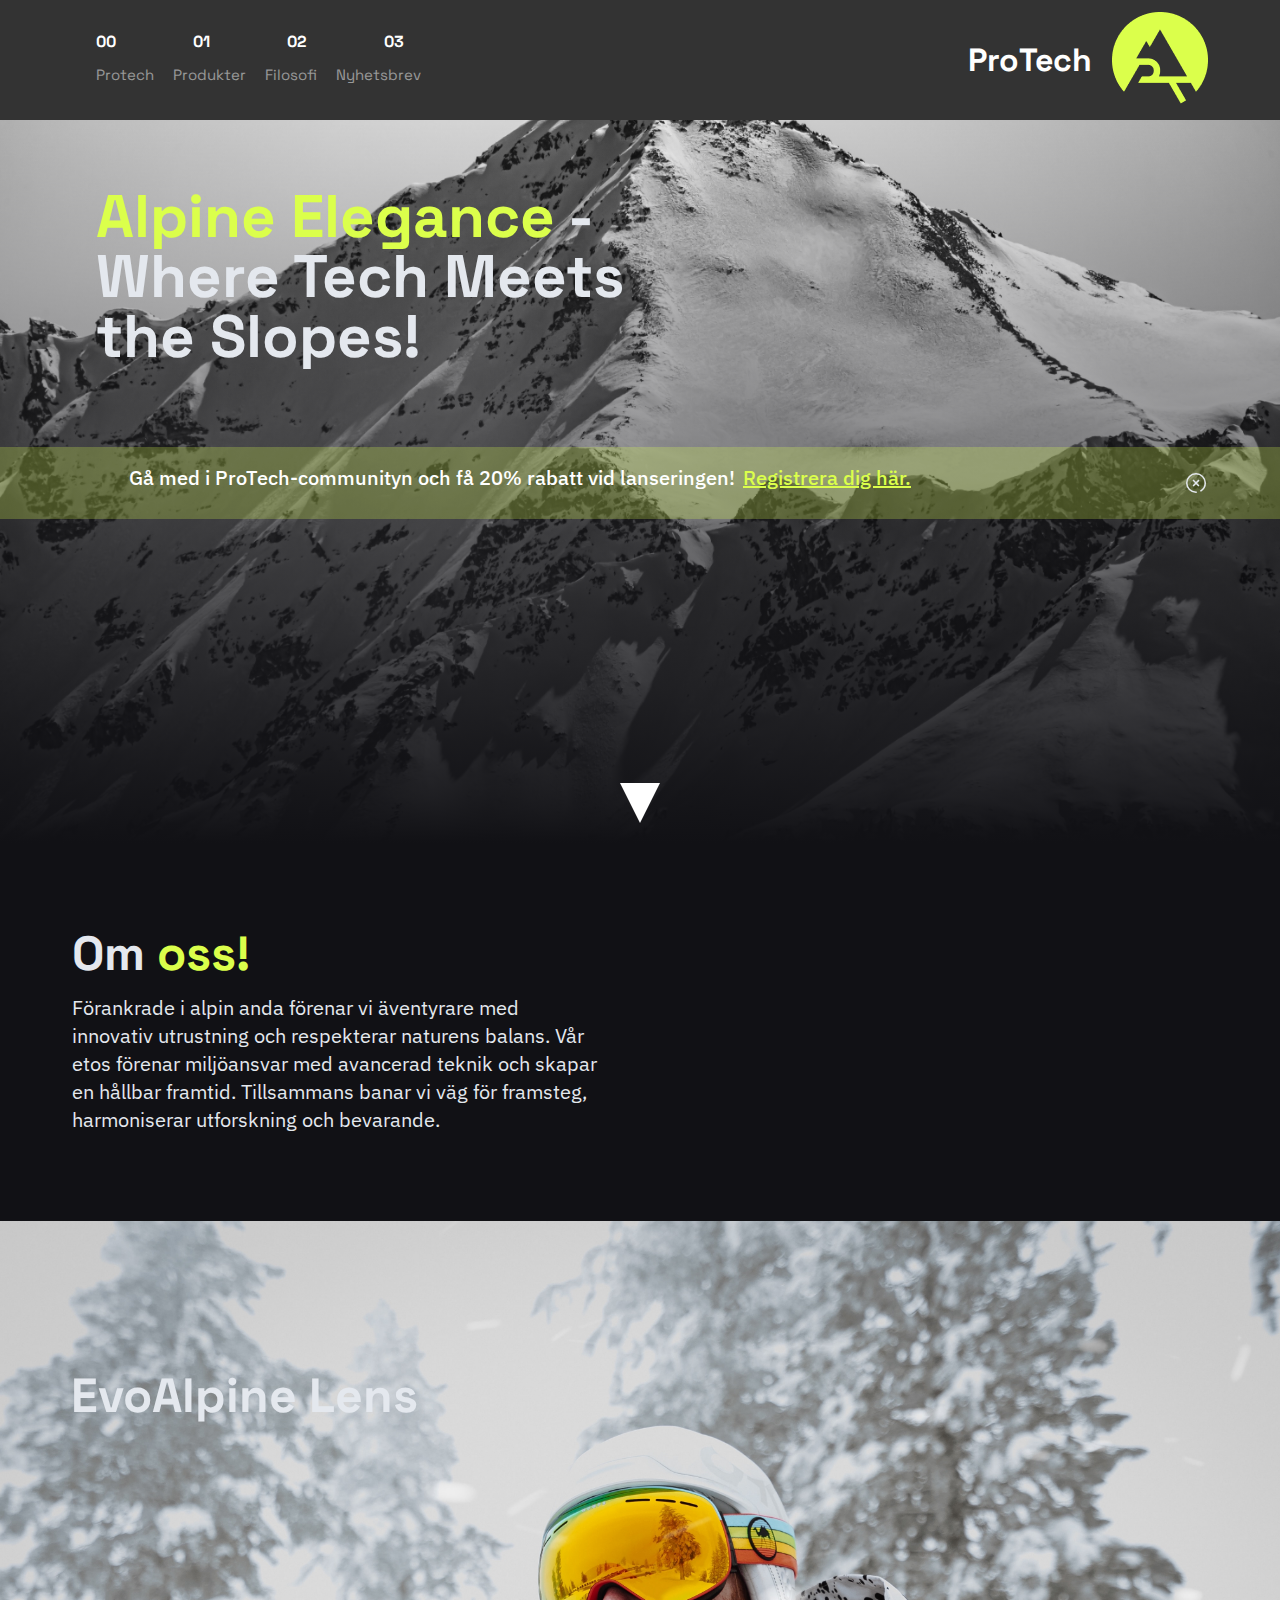
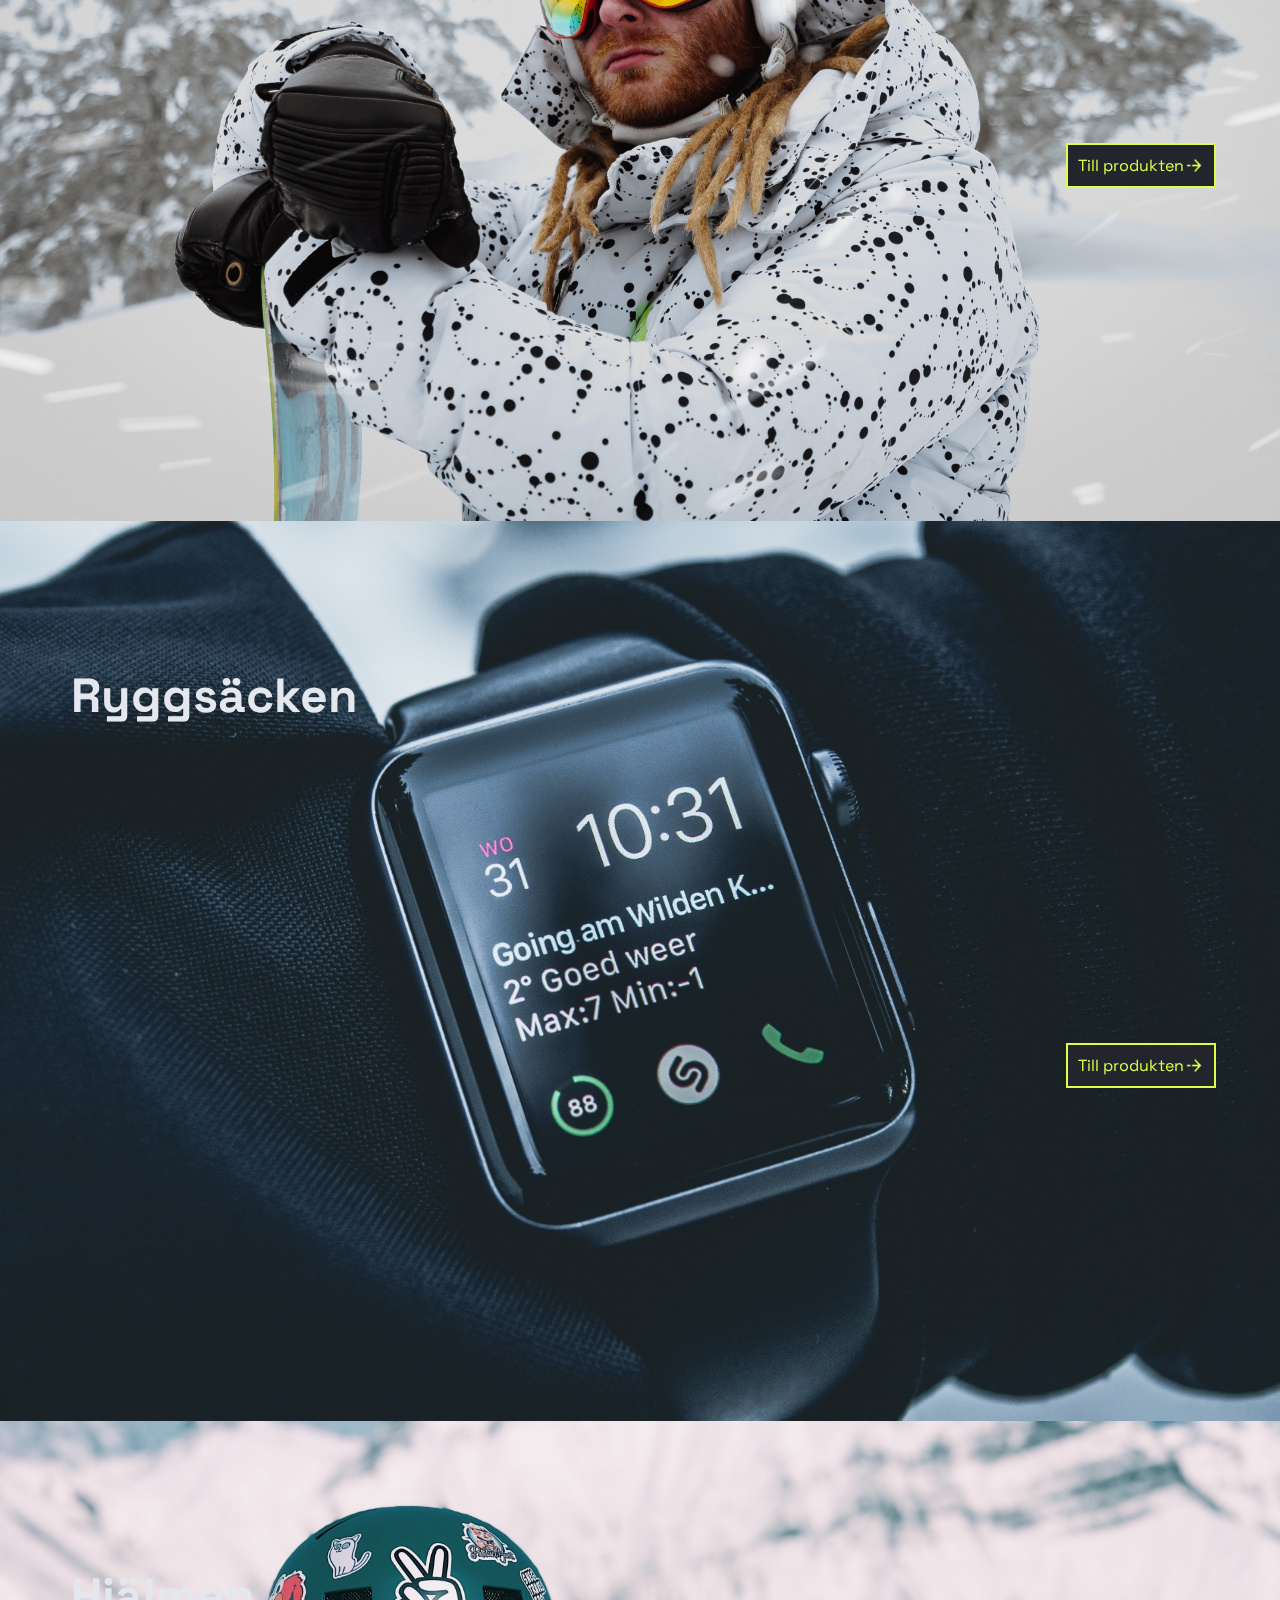
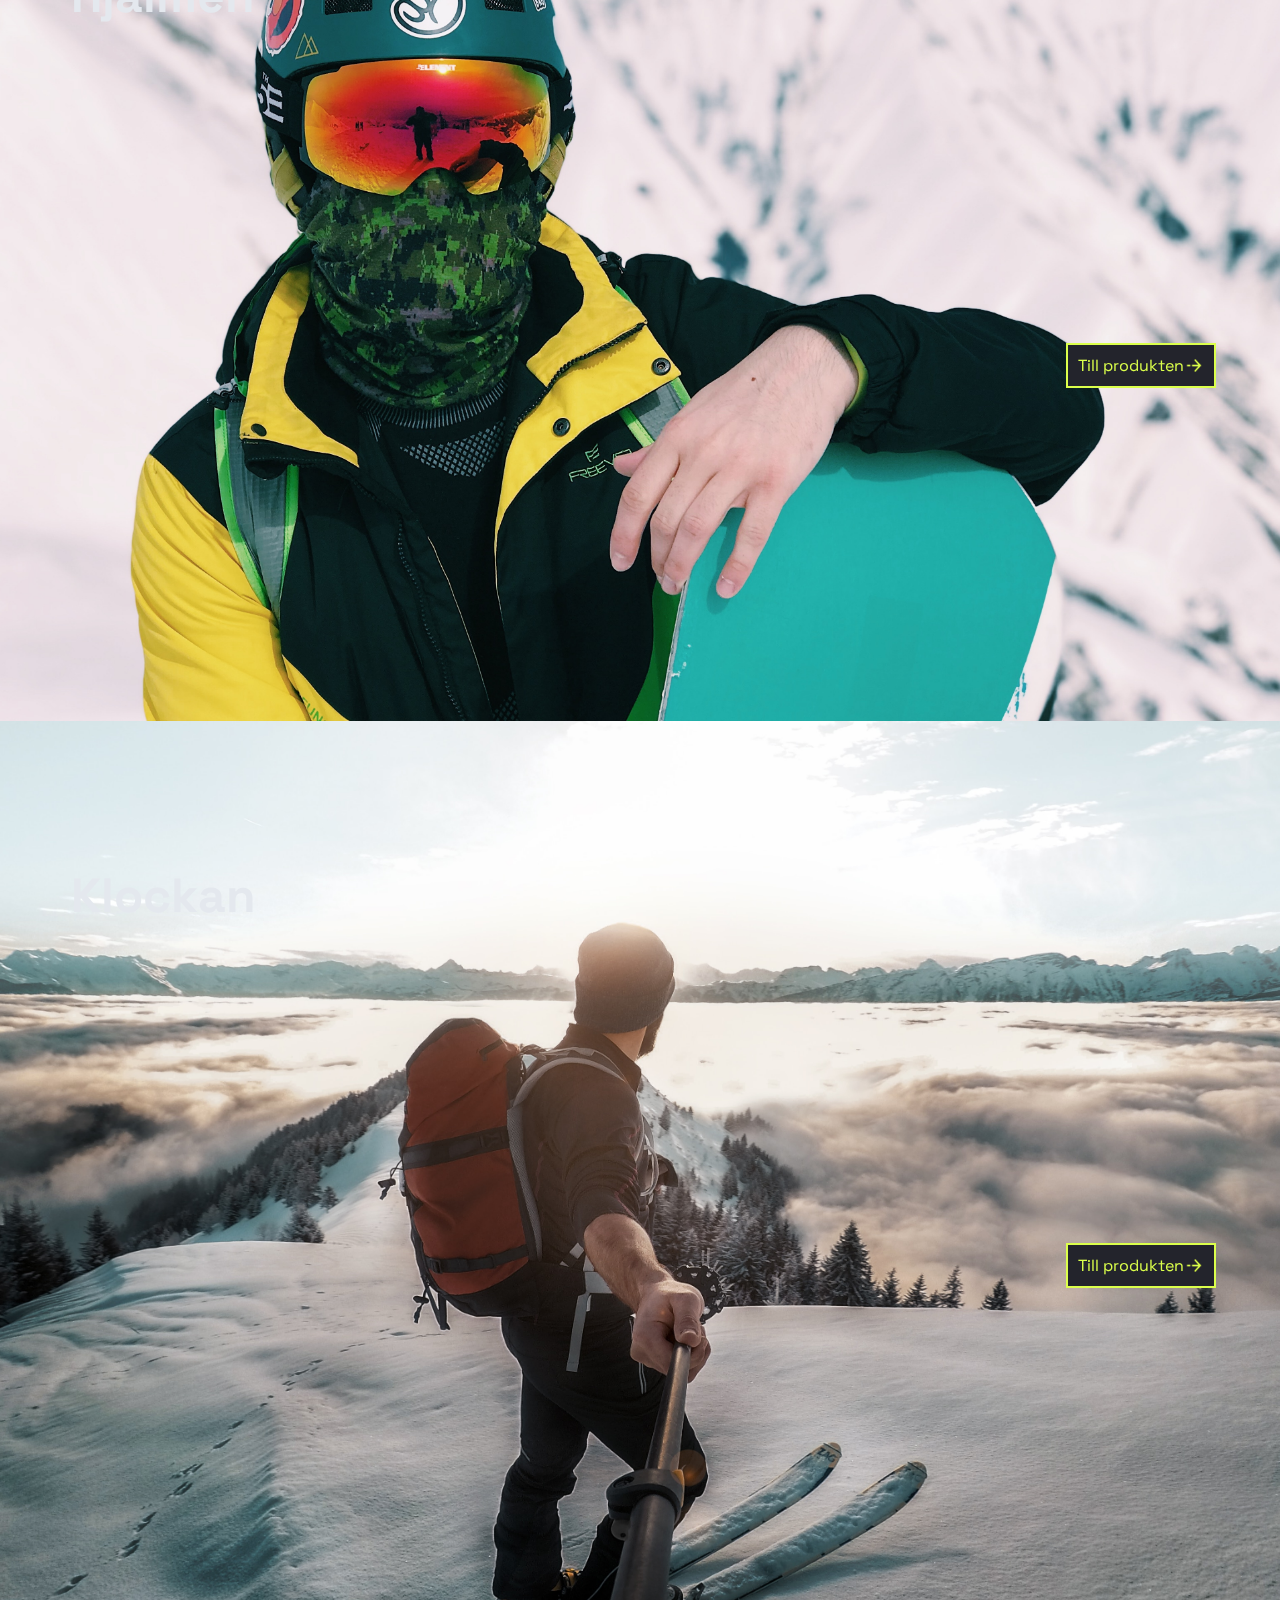
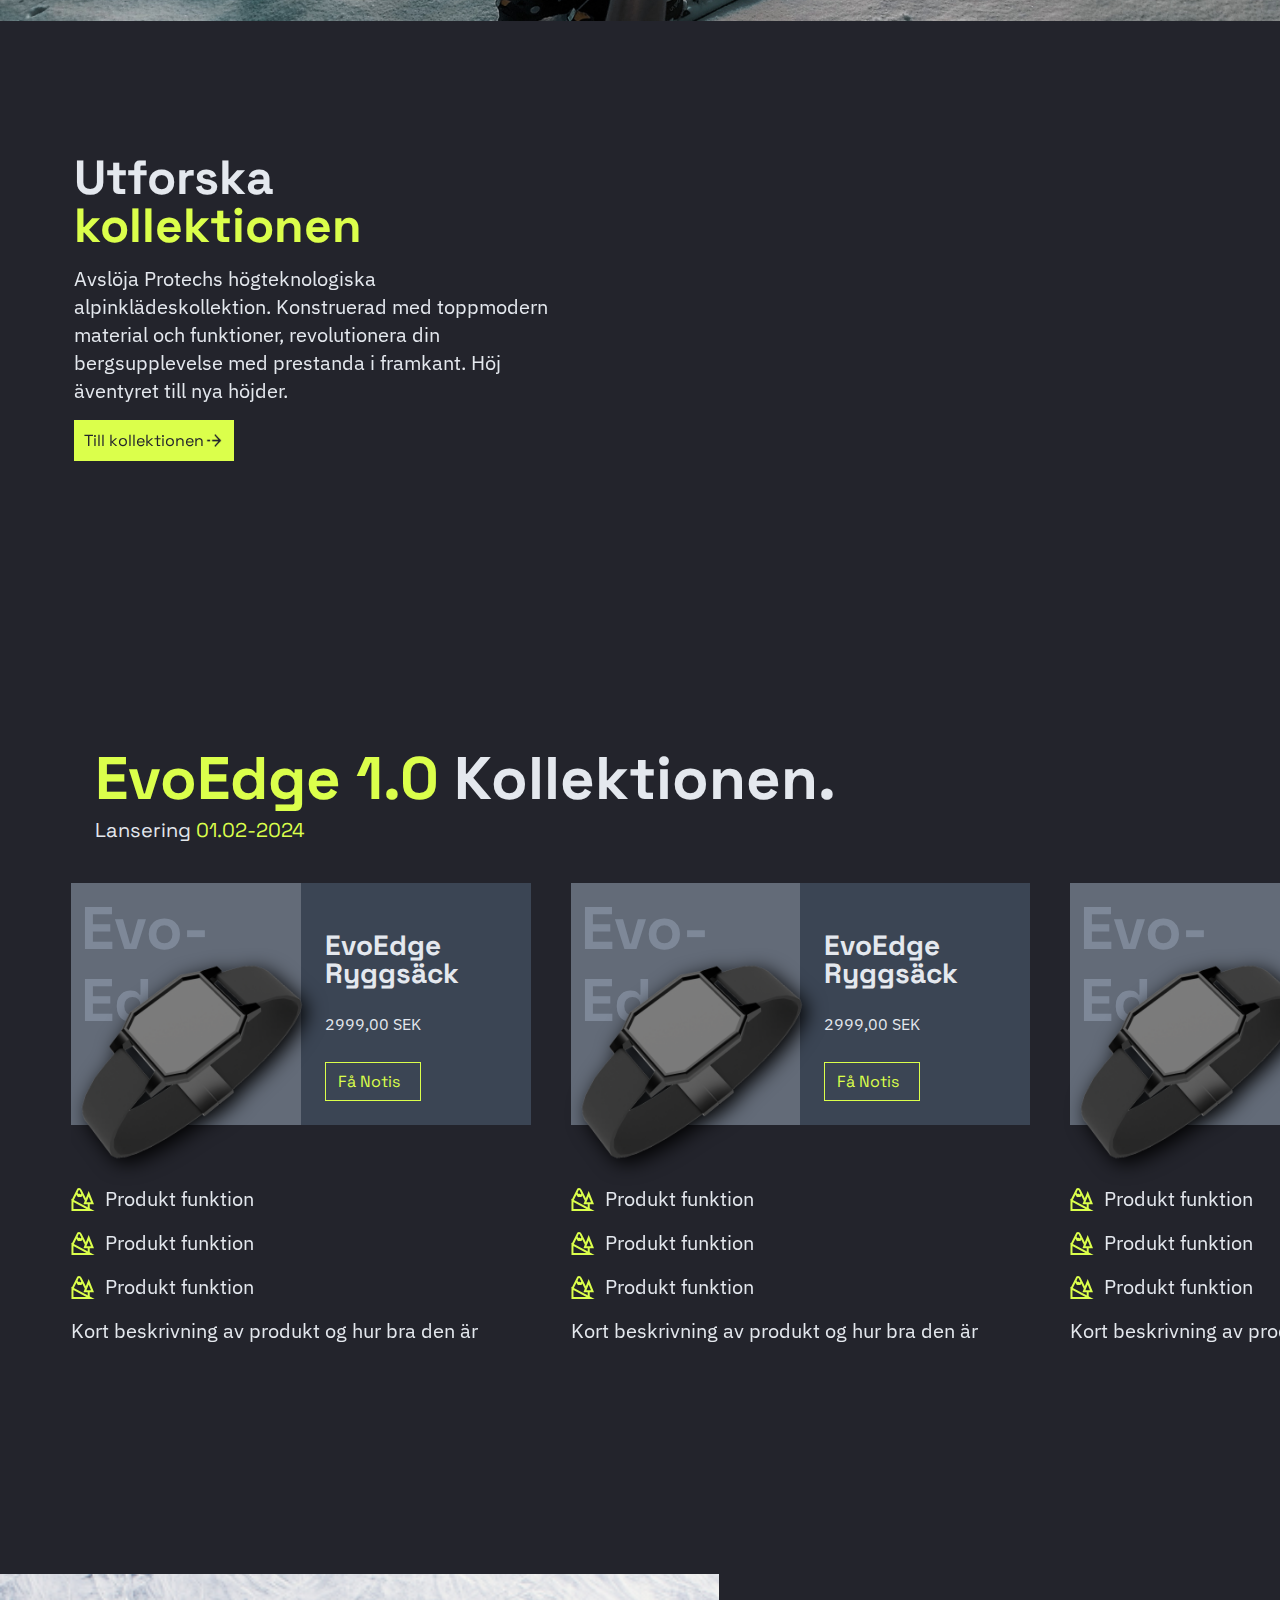
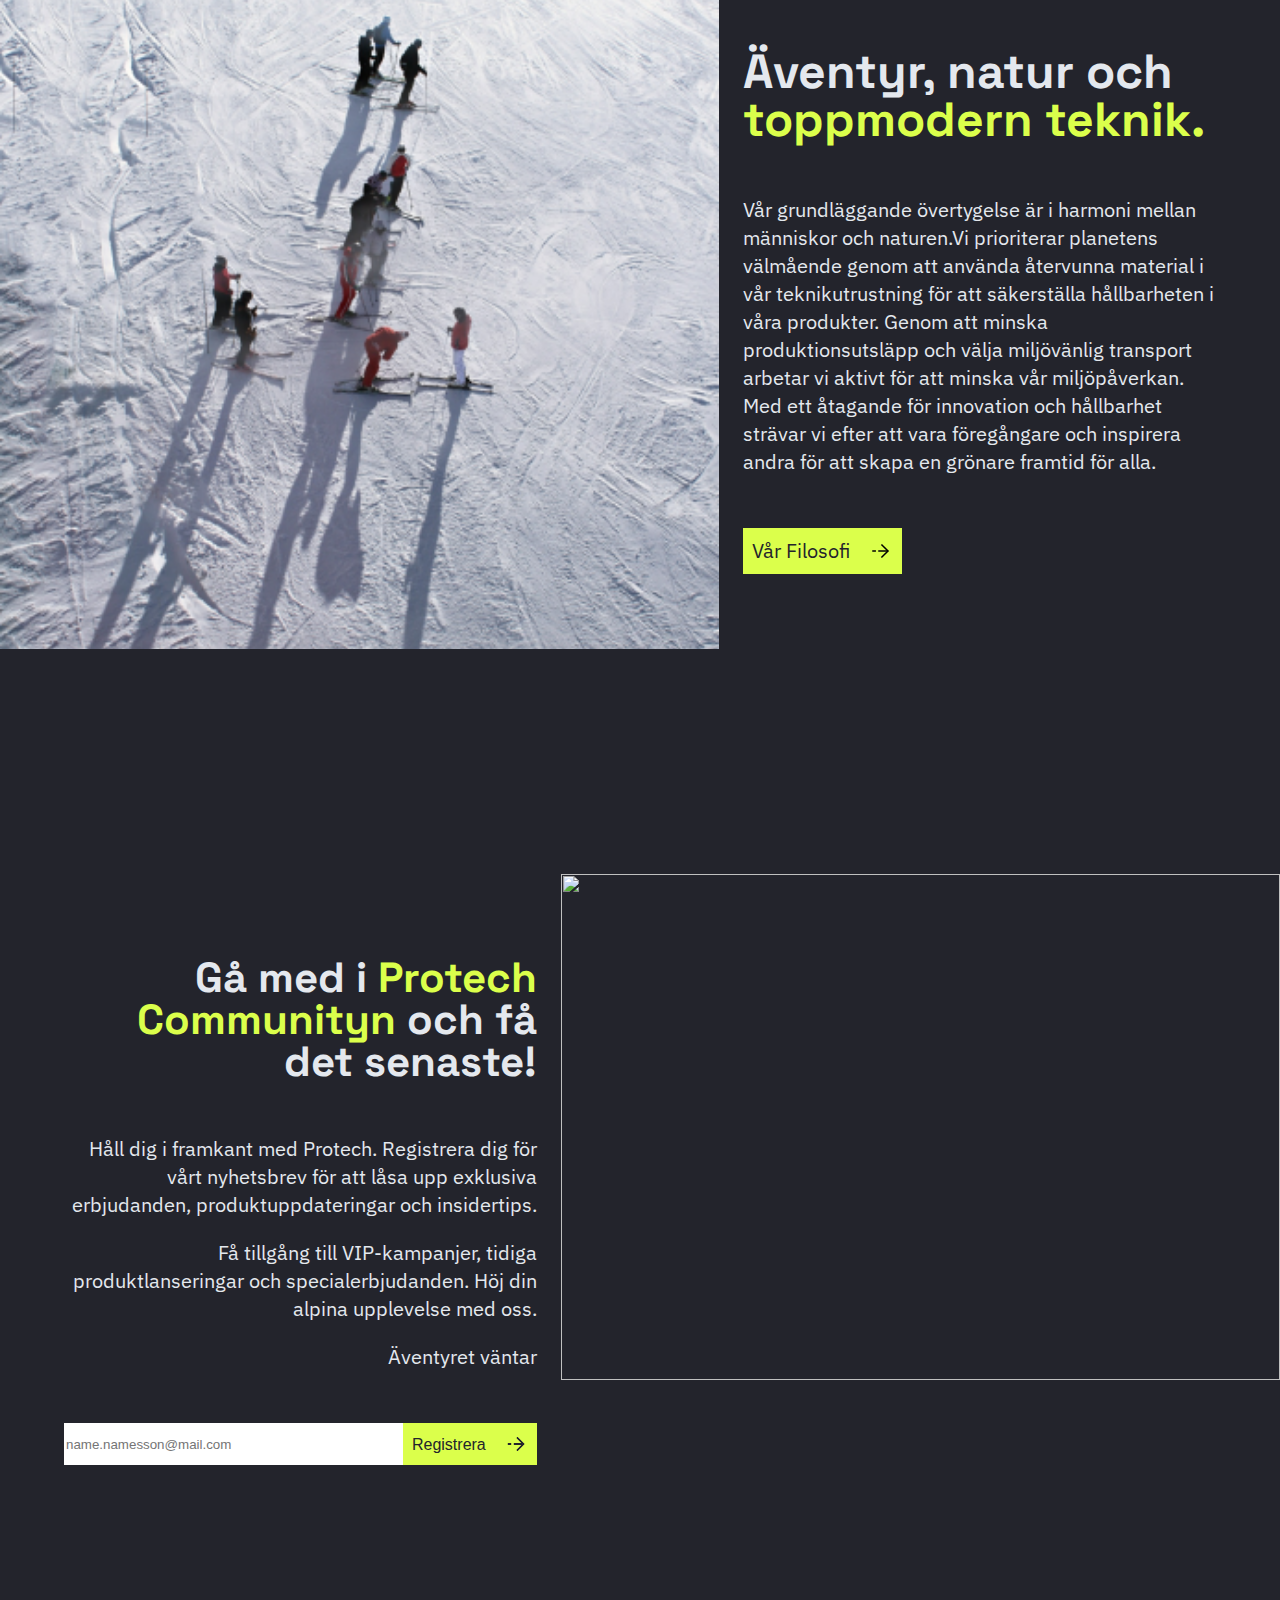
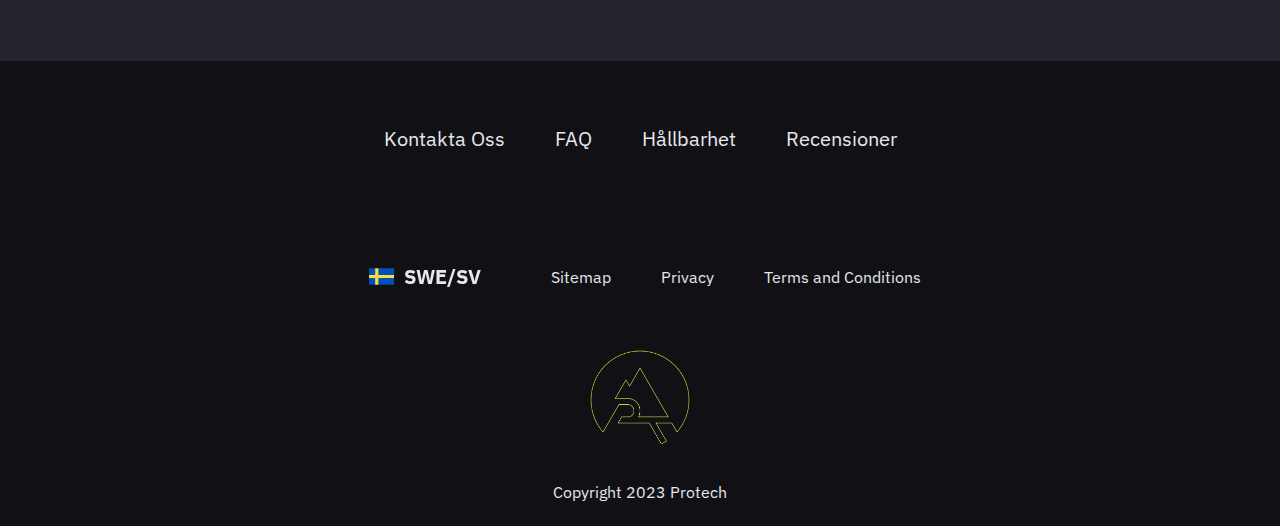
==== index.html @ 601b2f85 "fixed language" ====
<!DOCTYPE html>
<html lang="en">
  <head>
    <meta charset="UTF-8" />
    <meta name="viewport" content="width=device-width, initial-scale=1.0" />
    <link rel="stylesheet" href="styles.css" />
    <link
      rel="stylesheet"
      href="https://cdnjs.cloudflare.com/ajax/libs/font-awesome/6.4.2/css/all.min.css"
      integrity="sha512-z3gLpd7yknf1YoNbCzqRKc4qyor8gaKU1qmn+CShxbuBusANI9QpRohGBreCFkKxLhei6S9CQXFEbbKuqLg0DA=="
      crossorigin="anonymous"
      referrerpolicy="no-referrer"
    />
    <link rel="preconnect" href="https://fonts.googleapis.com" />
    <link rel="preconnect" href="https://fonts.gstatic.com" crossorigin />
    <link
      href="https://fonts.googleapis.com/css2?family=Space+Grotesk:wght@300;400;500;600;700&display=swap"
      rel="stylesheet"
    />
    <link
      href="https://fonts.googleapis.com/css2?family=IBM+Plex+Sans&display=swap"
      rel="stylesheet"
    />
    <link
      rel="stylesheet"
      href="https://cdn.jsdelivr.net/npm/swiper@11/swiper-bundle.min.css"
    />
    <title>Pro-Tech</title>
  </head>
  <body>
    <div class="header"></div>
    <header class="sticky-nav" id="sticky-nav">
      <div class="headerlogo" id="headerlogo">
        <h1>ProTech</h1>
        <img src="images/Protech.png" alt="" />
      </div>
      <div id="navigation" class="navigation">
        <div class="numbers">
          <h2>00</h2>
          <h2>01</h2>
          <h2>02</h2>
          <h2>03</h2>
        </div>
        <div class="progress-bar" id="progress-bar"></div>
        <div class="pages">
          <h2>Protech</h2>
          <h2>Produkter</h2>
          <h2>Filosofi</h2>
          <h2>Nyhetsbrev</h2>
        </div>
      </div>
    </header>
    <div class="hero-image">
      <div class="main-title">
        <h1>
          <span class="mainTitlespan" style="color: #dbff4b"
            >Alpine Elegance </span
          >-<br />
          Where Tech Meets <br />the Slopes!
        </h1>
      </div>
      <div class="newsletterBanner">
        <p>
          Gå med i ProTech-communityn och få 20% rabatt vid lanseringen!
          <span class="newsletterlink">Registrera dig här.</span>
        </p>
        <svg
          xmlns="http://www.w3.org/2000/svg"
          width="24"
          height="24"
          viewBox="0 0 24 24"
          fill="none"
        >
          <path
            d="M14.4001 9.59424L9.6001 14.3862"
            stroke="#E4E8EE"
            stroke-width="1.5"
            stroke-linecap="square"
          />
          <path
            d="M14.4001 14.3893L9.6001 9.59229"
            stroke="#E4E8EE"
            stroke-width="1.5"
            stroke-linecap="square"
          />
          <path
            d="M16.952 19.814C19.536 18.173 21.25 15.287 21.25 12C21.25 6.891 17.11 2.75 12 2.75C6.89 2.75 2.75 6.891 2.75 12C2.75 17.108 6.89 21.25 12 21.25"
            stroke="#E4E8EE"
            stroke-width="1.5"
            stroke-linecap="square"
          />
        </svg>
      </div>
      <a href="#about-us"
        ><img class="arrow-title" src="images/arrow.png" alt=""
      /></a>
    </div>
    <div class="about-us" id="about-us">
      <div class="title">Om <span class="limeyellow">oss!</span></div>
      <div class="text">
        Förankrade i alpin anda förenar vi äventyrare med innovativ utrustning
        och respekterar naturens balans. Vår etos förenar miljöansvar med
        avancerad teknik och skapar en hållbar framtid. Tillsammans banar vi väg
        för framsteg, harmoniserar utforskning och bevarande.
      </div>
    </div>
    <div class="slidey-images">
      <div class="image-card goggles">
        <h2 class="producth2">EvoAlpine Lens</h2>
        <div class="button-container">
          <h2>EvoAlpine Lens</h2>
          <a href="#">
            <div class="empty-button">
              Till produkten <img src="images/arrow-right.png" alt="" />
            </div>
          </a>
        </div>
      </div>
      <div class="image-card watch">
        <h2 class="producth2">Ryggsäcken</h2>
        <div class="button-container">
          <h2>Evo AltitudeConnect</h2>
          <a href="#">
            <div class="empty-button">
              Till produkten <img src="images/arrow-right.png" alt="" />
            </div>
          </a>
        </div>
      </div>
      <div class="image-card helmet">
        <h2 class="producth2">Hjälmen</h2>
        <div class="button-container">
          <h2>Evo AlpineProtect</h2>
          <a href="#">
            <div class="empty-button">
              Till produkten <img src="images/arrow-right.png" alt="" />
            </div>
          </a>
        </div>
      </div>
      <div class="image-card backpack">
        <h2 class="producth2">Klockan</h2>
        <div class="button-container">
          <h2>Evo AlpineTrek</h2>
          <a href="#">
            <div class="empty-button">
              Till produkten <img src="images/arrow-right.png" alt="" />
            </div>
          </a>
        </div>
      </div>
      <div class="image-card-collection">
        <div class="title">
          Utforska <span class="limeyellow">kollektionen</span>
        </div>
        <div class="text">
          Avslöja Protechs högteknologiska alpinklädeskollektion. Konstruerad
          med toppmodern material och funktioner, revolutionera din
          bergsupplevelse med prestanda i framkant. Höj äventyret till nya
          höjder.
        </div>
        <div class="button-container-collection">
          <a href="#">
            <div class="inverted-button">
              Till kollektionen
              <img src="images/arrow-right-black.png" alt="" />
            </div>
          </a>
        </div>
      </div>
    </div>
    <div class="product-carousel">
      <div class="product-title">
        <div class="title">
          <span class="limeyellow">EvoEdge 1.0</span> Kollektionen.
        </div>
        <div class="subtitle">
          Lansering <span class="limeyellow"> 01.02-2024</span>
        </div>
      </div>

      <div class="swiper-container">
        <!-- Slider main container -->
        <div class="swiper">
          <!-- Additional required wrapper -->
          <div class="swiper-wrapper">
            <div class="swiper-slide card">
              <div class="card-wrapper">
                <div class="card-top">
                  <div class="top-text">Evo-</div>
                  <div class="bottom-text">Edge</div>
                  <img
                    class="floating-image"
                    src="images/watchnobg.png"
                    alt=""
                  />
                </div>
                <div class="card-bottom">
                  <div class="product-name">EvoEdge Ryggsäck</div>
                  <div class="product-price">2999,00 SEK</div>
                  <div class="product-button">
                    <div class="product-button-text">Få Notis</div>
                    <i class="fa-regular fa-bell"></i>
                  </div>
                </div>
              </div>
              <div class="card-wrapper-bottom">
                <div class="bulletpoint">
                  <svg
                    xmlns="http://www.w3.org/2000/svg"
                    width="24"
                    height="25"
                    viewBox="0 0 24 25"
                    fill="none"
                  >
                    <path
                      d="M19.6066 23.0009H1.47656V13.4609L19.6066 23.0009Z"
                      stroke="#DBFF4B"
                      stroke-width="2"
                      stroke-miterlimit="10"
                    />
                    <path
                      d="M1.47656 13.5L6.77656 2.84004C6.90363 2.586 7.09933 2.37265 7.34148 2.22418C7.58362 2.07571 7.86253 1.99806 8.14656 2.00004C8.43431 1.99837 8.71647 2.0795 8.95938 2.23376C9.20229 2.38802 9.39571 2.60889 9.51656 2.87004L14.9966 13.68"
                      stroke="#DBFF4B"
                      stroke-width="2"
                      stroke-miterlimit="10"
                    />
                    <path
                      d="M5.28906 5.82031L7.20906 8.68031L8.15906 7.73031L10.0691 8.68031L11.4291 6.87031"
                      stroke="#DBFF4B"
                      stroke-width="2"
                      stroke-miterlimit="10"
                    />
                    <path
                      d="M21.5206 16.3195H13.8906L17.7006 6.76953L21.5206 16.3195Z"
                      stroke="#DBFF4B"
                      stroke-width="2"
                      stroke-miterlimit="10"
                    />
                    <path
                      d="M17.7031 16.3203V22.0503"
                      stroke="#DBFF4B"
                      stroke-width="2"
                      stroke-miterlimit="10"
                    />
                  </svg>
                  <div class="bulletpoint-text">Produkt funktion</div>
                </div>
                <div class="bulletpoint">
                  <svg
                    xmlns="http://www.w3.org/2000/svg"
                    width="24"
                    height="25"
                    viewBox="0 0 24 25"
                    fill="none"
                  >
                    <path
                      d="M19.6066 23.0009H1.47656V13.4609L19.6066 23.0009Z"
                      stroke="#DBFF4B"
                      stroke-width="2"
                      stroke-miterlimit="10"
                    />
                    <path
                      d="M1.47656 13.5L6.77656 2.84004C6.90363 2.586 7.09933 2.37265 7.34148 2.22418C7.58362 2.07571 7.86253 1.99806 8.14656 2.00004C8.43431 1.99837 8.71647 2.0795 8.95938 2.23376C9.20229 2.38802 9.39571 2.60889 9.51656 2.87004L14.9966 13.68"
                      stroke="#DBFF4B"
                      stroke-width="2"
                      stroke-miterlimit="10"
                    />
                    <path
                      d="M5.28906 5.82031L7.20906 8.68031L8.15906 7.73031L10.0691 8.68031L11.4291 6.87031"
                      stroke="#DBFF4B"
                      stroke-width="2"
                      stroke-miterlimit="10"
                    />
                    <path
                      d="M21.5206 16.3195H13.8906L17.7006 6.76953L21.5206 16.3195Z"
                      stroke="#DBFF4B"
                      stroke-width="2"
                      stroke-miterlimit="10"
                    />
                    <path
                      d="M17.7031 16.3203V22.0503"
                      stroke="#DBFF4B"
                      stroke-width="2"
                      stroke-miterlimit="10"
                    />
                  </svg>
                  <div class="bulletpoint-text">Produkt funktion</div>
                </div>
                <div class="bulletpoint">
                  <svg
                    xmlns="http://www.w3.org/2000/svg"
                    width="24"
                    height="25"
                    viewBox="0 0 24 25"
                    fill="none"
                  >
                    <path
                      d="M19.6066 23.0009H1.47656V13.4609L19.6066 23.0009Z"
                      stroke="#DBFF4B"
                      stroke-width="2"
                      stroke-miterlimit="10"
                    />
                    <path
                      d="M1.47656 13.5L6.77656 2.84004C6.90363 2.586 7.09933 2.37265 7.34148 2.22418C7.58362 2.07571 7.86253 1.99806 8.14656 2.00004C8.43431 1.99837 8.71647 2.0795 8.95938 2.23376C9.20229 2.38802 9.39571 2.60889 9.51656 2.87004L14.9966 13.68"
                      stroke="#DBFF4B"
                      stroke-width="2"
                      stroke-miterlimit="10"
                    />
                    <path
                      d="M5.28906 5.82031L7.20906 8.68031L8.15906 7.73031L10.0691 8.68031L11.4291 6.87031"
                      stroke="#DBFF4B"
                      stroke-width="2"
                      stroke-miterlimit="10"
                    />
                    <path
                      d="M21.5206 16.3195H13.8906L17.7006 6.76953L21.5206 16.3195Z"
                      stroke="#DBFF4B"
                      stroke-width="2"
                      stroke-miterlimit="10"
                    />
                    <path
                      d="M17.7031 16.3203V22.0503"
                      stroke="#DBFF4B"
                      stroke-width="2"
                      stroke-miterlimit="10"
                    />
                  </svg>
                  <div class="bulletpoint-text">Produkt funktion</div>
                </div>
                <div class="card-wrapper-bottom-text">
                  Kort beskrivning av produkt og hur bra den är
                </div>
              </div>
            </div>
            <div class="swiper-slide card">
              <div class="card-wrapper">
                <div class="card-top">
                  <div class="top-text">Evo-</div>
                  <div class="bottom-text">Edge</div>
                  <img
                    class="floating-image"
                    src="images/watchnobg.png"
                    alt=""
                  />
                </div>
                <div class="card-bottom">
                  <div class="product-name">EvoEdge Ryggsäck</div>
                  <div class="product-price">2999,00 SEK</div>
                  <div class="product-button">
                    <div class="product-button-text">Få Notis</div>
                    <i class="fa-regular fa-bell"></i>
                  </div>
                </div>
              </div>
              <div class="card-wrapper-bottom">
                <div class="bulletpoint">
                  <svg
                    xmlns="http://www.w3.org/2000/svg"
                    width="24"
                    height="25"
                    viewBox="0 0 24 25"
                    fill="none"
                  >
                    <path
                      d="M19.6066 23.0009H1.47656V13.4609L19.6066 23.0009Z"
                      stroke="#DBFF4B"
                      stroke-width="2"
                      stroke-miterlimit="10"
                    />
                    <path
                      d="M1.47656 13.5L6.77656 2.84004C6.90363 2.586 7.09933 2.37265 7.34148 2.22418C7.58362 2.07571 7.86253 1.99806 8.14656 2.00004C8.43431 1.99837 8.71647 2.0795 8.95938 2.23376C9.20229 2.38802 9.39571 2.60889 9.51656 2.87004L14.9966 13.68"
                      stroke="#DBFF4B"
                      stroke-width="2"
                      stroke-miterlimit="10"
                    />
                    <path
                      d="M5.28906 5.82031L7.20906 8.68031L8.15906 7.73031L10.0691 8.68031L11.4291 6.87031"
                      stroke="#DBFF4B"
                      stroke-width="2"
                      stroke-miterlimit="10"
                    />
                    <path
                      d="M21.5206 16.3195H13.8906L17.7006 6.76953L21.5206 16.3195Z"
                      stroke="#DBFF4B"
                      stroke-width="2"
                      stroke-miterlimit="10"
                    />
                    <path
                      d="M17.7031 16.3203V22.0503"
                      stroke="#DBFF4B"
                      stroke-width="2"
                      stroke-miterlimit="10"
                    />
                  </svg>
                  <div class="bulletpoint-text">Produkt funktion</div>
                </div>
                <div class="bulletpoint">
                  <svg
                    xmlns="http://www.w3.org/2000/svg"
                    width="24"
                    height="25"
                    viewBox="0 0 24 25"
                    fill="none"
                  >
                    <path
                      d="M19.6066 23.0009H1.47656V13.4609L19.6066 23.0009Z"
                      stroke="#DBFF4B"
                      stroke-width="2"
                      stroke-miterlimit="10"
                    />
                    <path
                      d="M1.47656 13.5L6.77656 2.84004C6.90363 2.586 7.09933 2.37265 7.34148 2.22418C7.58362 2.07571 7.86253 1.99806 8.14656 2.00004C8.43431 1.99837 8.71647 2.0795 8.95938 2.23376C9.20229 2.38802 9.39571 2.60889 9.51656 2.87004L14.9966 13.68"
                      stroke="#DBFF4B"
                      stroke-width="2"
                      stroke-miterlimit="10"
                    />
                    <path
                      d="M5.28906 5.82031L7.20906 8.68031L8.15906 7.73031L10.0691 8.68031L11.4291 6.87031"
                      stroke="#DBFF4B"
                      stroke-width="2"
                      stroke-miterlimit="10"
                    />
                    <path
                      d="M21.5206 16.3195H13.8906L17.7006 6.76953L21.5206 16.3195Z"
                      stroke="#DBFF4B"
                      stroke-width="2"
                      stroke-miterlimit="10"
                    />
                    <path
                      d="M17.7031 16.3203V22.0503"
                      stroke="#DBFF4B"
                      stroke-width="2"
                      stroke-miterlimit="10"
                    />
                  </svg>
                  <div class="bulletpoint-text">Produkt funktion</div>
                </div>
                <div class="bulletpoint">
                  <svg
                    xmlns="http://www.w3.org/2000/svg"
                    width="24"
                    height="25"
                    viewBox="0 0 24 25"
                    fill="none"
                  >
                    <path
                      d="M19.6066 23.0009H1.47656V13.4609L19.6066 23.0009Z"
                      stroke="#DBFF4B"
                      stroke-width="2"
                      stroke-miterlimit="10"
                    />
                    <path
                      d="M1.47656 13.5L6.77656 2.84004C6.90363 2.586 7.09933 2.37265 7.34148 2.22418C7.58362 2.07571 7.86253 1.99806 8.14656 2.00004C8.43431 1.99837 8.71647 2.0795 8.95938 2.23376C9.20229 2.38802 9.39571 2.60889 9.51656 2.87004L14.9966 13.68"
                      stroke="#DBFF4B"
                      stroke-width="2"
                      stroke-miterlimit="10"
                    />
                    <path
                      d="M5.28906 5.82031L7.20906 8.68031L8.15906 7.73031L10.0691 8.68031L11.4291 6.87031"
                      stroke="#DBFF4B"
                      stroke-width="2"
                      stroke-miterlimit="10"
                    />
                    <path
                      d="M21.5206 16.3195H13.8906L17.7006 6.76953L21.5206 16.3195Z"
                      stroke="#DBFF4B"
                      stroke-width="2"
                      stroke-miterlimit="10"
                    />
                    <path
                      d="M17.7031 16.3203V22.0503"
                      stroke="#DBFF4B"
                      stroke-width="2"
                      stroke-miterlimit="10"
                    />
                  </svg>
                  <div class="bulletpoint-text">Produkt funktion</div>
                </div>
                <div class="card-wrapper-bottom-text">
                  Kort beskrivning av produkt og hur bra den är
                </div>
              </div>
            </div>
            <div class="swiper-slide card">
              <div class="card-wrapper">
                <div class="card-top">
                  <div class="top-text">Evo-</div>
                  <div class="bottom-text">Edge</div>
                  <img
                    class="floating-image"
                    src="images/watchnobg.png"
                    alt=""
                  />
                </div>
                <div class="card-bottom">
                  <div class="product-name">EvoEdge Ryggsäck</div>
                  <div class="product-price">2999,00 SEK</div>
                  <div class="product-button">
                    <div class="product-button-text">Få Notis</div>
                    <i class="fa-regular fa-bell"></i>
                  </div>
                </div>
              </div>
              <div class="card-wrapper-bottom">
                <div class="bulletpoint">
                  <svg
                    xmlns="http://www.w3.org/2000/svg"
                    width="24"
                    height="25"
                    viewBox="0 0 24 25"
                    fill="none"
                  >
                    <path
                      d="M19.6066 23.0009H1.47656V13.4609L19.6066 23.0009Z"
                      stroke="#DBFF4B"
                      stroke-width="2"
                      stroke-miterlimit="10"
                    />
                    <path
                      d="M1.47656 13.5L6.77656 2.84004C6.90363 2.586 7.09933 2.37265 7.34148 2.22418C7.58362 2.07571 7.86253 1.99806 8.14656 2.00004C8.43431 1.99837 8.71647 2.0795 8.95938 2.23376C9.20229 2.38802 9.39571 2.60889 9.51656 2.87004L14.9966 13.68"
                      stroke="#DBFF4B"
                      stroke-width="2"
                      stroke-miterlimit="10"
                    />
                    <path
                      d="M5.28906 5.82031L7.20906 8.68031L8.15906 7.73031L10.0691 8.68031L11.4291 6.87031"
                      stroke="#DBFF4B"
                      stroke-width="2"
                      stroke-miterlimit="10"
                    />
                    <path
                      d="M21.5206 16.3195H13.8906L17.7006 6.76953L21.5206 16.3195Z"
                      stroke="#DBFF4B"
                      stroke-width="2"
                      stroke-miterlimit="10"
                    />
                    <path
                      d="M17.7031 16.3203V22.0503"
                      stroke="#DBFF4B"
                      stroke-width="2"
                      stroke-miterlimit="10"
                    />
                  </svg>
                  <div class="bulletpoint-text">Produkt funktion</div>
                </div>
                <div class="bulletpoint">
                  <svg
                    xmlns="http://www.w3.org/2000/svg"
                    width="24"
                    height="25"
                    viewBox="0 0 24 25"
                    fill="none"
                  >
                    <path
                      d="M19.6066 23.0009H1.47656V13.4609L19.6066 23.0009Z"
                      stroke="#DBFF4B"
                      stroke-width="2"
                      stroke-miterlimit="10"
                    />
                    <path
                      d="M1.47656 13.5L6.77656 2.84004C6.90363 2.586 7.09933 2.37265 7.34148 2.22418C7.58362 2.07571 7.86253 1.99806 8.14656 2.00004C8.43431 1.99837 8.71647 2.0795 8.95938 2.23376C9.20229 2.38802 9.39571 2.60889 9.51656 2.87004L14.9966 13.68"
                      stroke="#DBFF4B"
                      stroke-width="2"
                      stroke-miterlimit="10"
                    />
                    <path
                      d="M5.28906 5.82031L7.20906 8.68031L8.15906 7.73031L10.0691 8.68031L11.4291 6.87031"
                      stroke="#DBFF4B"
                      stroke-width="2"
                      stroke-miterlimit="10"
                    />
                    <path
                      d="M21.5206 16.3195H13.8906L17.7006 6.76953L21.5206 16.3195Z"
                      stroke="#DBFF4B"
                      stroke-width="2"
                      stroke-miterlimit="10"
                    />
                    <path
                      d="M17.7031 16.3203V22.0503"
                      stroke="#DBFF4B"
                      stroke-width="2"
                      stroke-miterlimit="10"
                    />
                  </svg>
                  <div class="bulletpoint-text">Produkt funktion</div>
                </div>
                <div class="bulletpoint">
                  <svg
                    xmlns="http://www.w3.org/2000/svg"
                    width="24"
                    height="25"
                    viewBox="0 0 24 25"
                    fill="none"
                  >
                    <path
                      d="M19.6066 23.0009H1.47656V13.4609L19.6066 23.0009Z"
                      stroke="#DBFF4B"
                      stroke-width="2"
                      stroke-miterlimit="10"
                    />
                    <path
                      d="M1.47656 13.5L6.77656 2.84004C6.90363 2.586 7.09933 2.37265 7.34148 2.22418C7.58362 2.07571 7.86253 1.99806 8.14656 2.00004C8.43431 1.99837 8.71647 2.0795 8.95938 2.23376C9.20229 2.38802 9.39571 2.60889 9.51656 2.87004L14.9966 13.68"
                      stroke="#DBFF4B"
                      stroke-width="2"
                      stroke-miterlimit="10"
                    />
                    <path
                      d="M5.28906 5.82031L7.20906 8.68031L8.15906 7.73031L10.0691 8.68031L11.4291 6.87031"
                      stroke="#DBFF4B"
                      stroke-width="2"
                      stroke-miterlimit="10"
                    />
                    <path
                      d="M21.5206 16.3195H13.8906L17.7006 6.76953L21.5206 16.3195Z"
                      stroke="#DBFF4B"
                      stroke-width="2"
                      stroke-miterlimit="10"
                    />
                    <path
                      d="M17.7031 16.3203V22.0503"
                      stroke="#DBFF4B"
                      stroke-width="2"
                      stroke-miterlimit="10"
                    />
                  </svg>
                  <div class="bulletpoint-text">Produkt funktion</div>
                </div>
                <div class="card-wrapper-bottom-text">
                  Kort beskrivning av produkt og hur bra den är
                </div>
              </div>
            </div>
            <div class="swiper-slide card">
              <div class="card-wrapper">
                <div class="card-top">
                  <div class="top-text">Evo-</div>
                  <div class="bottom-text">Edge</div>
                  <img
                    class="floating-image"
                    src="images/watchnobg.png"
                    alt=""
                  />
                </div>
                <div class="card-bottom">
                  <div class="product-name">EvoEdge Ryggsäck</div>
                  <div class="product-price">2999,00 SEK</div>
                  <div class="product-button">
                    <div class="product-button-text">Få Notis</div>
                    <i class="fa-regular fa-bell"></i>
                  </div>
                </div>
              </div>
              <div class="card-wrapper-bottom">
                <div class="bulletpoint">
                  <svg
                    xmlns="http://www.w3.org/2000/svg"
                    width="24"
                    height="25"
                    viewBox="0 0 24 25"
                    fill="none"
                  >
                    <path
                      d="M19.6066 23.0009H1.47656V13.4609L19.6066 23.0009Z"
                      stroke="#DBFF4B"
                      stroke-width="2"
                      stroke-miterlimit="10"
                    />
                    <path
                      d="M1.47656 13.5L6.77656 2.84004C6.90363 2.586 7.09933 2.37265 7.34148 2.22418C7.58362 2.07571 7.86253 1.99806 8.14656 2.00004C8.43431 1.99837 8.71647 2.0795 8.95938 2.23376C9.20229 2.38802 9.39571 2.60889 9.51656 2.87004L14.9966 13.68"
                      stroke="#DBFF4B"
                      stroke-width="2"
                      stroke-miterlimit="10"
                    />
                    <path
                      d="M5.28906 5.82031L7.20906 8.68031L8.15906 7.73031L10.0691 8.68031L11.4291 6.87031"
                      stroke="#DBFF4B"
                      stroke-width="2"
                      stroke-miterlimit="10"
                    />
                    <path
                      d="M21.5206 16.3195H13.8906L17.7006 6.76953L21.5206 16.3195Z"
                      stroke="#DBFF4B"
                      stroke-width="2"
                      stroke-miterlimit="10"
                    />
                    <path
                      d="M17.7031 16.3203V22.0503"
                      stroke="#DBFF4B"
                      stroke-width="2"
                      stroke-miterlimit="10"
                    />
                  </svg>
                  <div class="bulletpoint-text">Produkt funktion</div>
                </div>
                <div class="bulletpoint">
                  <svg
                    xmlns="http://www.w3.org/2000/svg"
                    width="24"
                    height="25"
                    viewBox="0 0 24 25"
                    fill="none"
                  >
                    <path
                      d="M19.6066 23.0009H1.47656V13.4609L19.6066 23.0009Z"
                      stroke="#DBFF4B"
                      stroke-width="2"
                      stroke-miterlimit="10"
                    />
                    <path
                      d="M1.47656 13.5L6.77656 2.84004C6.90363 2.586 7.09933 2.37265 7.34148 2.22418C7.58362 2.07571 7.86253 1.99806 8.14656 2.00004C8.43431 1.99837 8.71647 2.0795 8.95938 2.23376C9.20229 2.38802 9.39571 2.60889 9.51656 2.87004L14.9966 13.68"
                      stroke="#DBFF4B"
                      stroke-width="2"
                      stroke-miterlimit="10"
                    />
                    <path
                      d="M5.28906 5.82031L7.20906 8.68031L8.15906 7.73031L10.0691 8.68031L11.4291 6.87031"
                      stroke="#DBFF4B"
                      stroke-width="2"
                      stroke-miterlimit="10"
                    />
                    <path
                      d="M21.5206 16.3195H13.8906L17.7006 6.76953L21.5206 16.3195Z"
                      stroke="#DBFF4B"
                      stroke-width="2"
                      stroke-miterlimit="10"
                    />
                    <path
                      d="M17.7031 16.3203V22.0503"
                      stroke="#DBFF4B"
                      stroke-width="2"
                      stroke-miterlimit="10"
                    />
                  </svg>
                  <div class="bulletpoint-text">Produkt funktion</div>
                </div>
                <div class="bulletpoint">
                  <svg
                    xmlns="http://www.w3.org/2000/svg"
                    width="24"
                    height="25"
                    viewBox="0 0 24 25"
                    fill="none"
                  >
                    <path
                      d="M19.6066 23.0009H1.47656V13.4609L19.6066 23.0009Z"
                      stroke="#DBFF4B"
                      stroke-width="2"
                      stroke-miterlimit="10"
                    />
                    <path
                      d="M1.47656 13.5L6.77656 2.84004C6.90363 2.586 7.09933 2.37265 7.34148 2.22418C7.58362 2.07571 7.86253 1.99806 8.14656 2.00004C8.43431 1.99837 8.71647 2.0795 8.95938 2.23376C9.20229 2.38802 9.39571 2.60889 9.51656 2.87004L14.9966 13.68"
                      stroke="#DBFF4B"
                      stroke-width="2"
                      stroke-miterlimit="10"
                    />
                    <path
                      d="M5.28906 5.82031L7.20906 8.68031L8.15906 7.73031L10.0691 8.68031L11.4291 6.87031"
                      stroke="#DBFF4B"
                      stroke-width="2"
                      stroke-miterlimit="10"
                    />
                    <path
                      d="M21.5206 16.3195H13.8906L17.7006 6.76953L21.5206 16.3195Z"
                      stroke="#DBFF4B"
                      stroke-width="2"
                      stroke-miterlimit="10"
                    />
                    <path
                      d="M17.7031 16.3203V22.0503"
                      stroke="#DBFF4B"
                      stroke-width="2"
                      stroke-miterlimit="10"
                    />
                  </svg>
                  <div class="bulletpoint-text">Produkt funktion</div>
                </div>
                <div class="card-wrapper-bottom-text">
                  Kort beskrivning av produkt og hur bra den är
                </div>
              </div>
            </div>
          </div>
        </div>
      </div>
    </div>

    <div class="all-products"></div>
    <div class="community">
      <div class="communityimg">
        <img src="images/communityimage.png" alt="" />
      </div>
      <div class="communitywrapper">
        <h2 class="communityTitle">
          Äventyr, natur och <span class="limeyellow">toppmodern teknik.</span>
        </h2>
        <p>
          Vår grundläggande övertygelse är i harmoni mellan människor och
          naturen.Vi prioriterar planetens välmående genom att använda återvunna
          material i vår teknikutrustning för att säkerställa hållbarheten i
          våra produkter. Genom att minska produktionsutsläpp och välja
          miljövänlig transport arbetar vi aktivt för att minska vår
          miljöpåverkan. Med ett åtagande för innovation och hållbarhet strävar
          vi efter att vara föregångare och inspirera andra för att skapa en
          grönare framtid för alla.
        </p>
        <button class="communityButton">
          <p>Vår Filosofi</p>
          <svg
            xmlns="http://www.w3.org/2000/svg"
            width="25"
            height="24"
            viewBox="0 0 25 24"
            fill="none"
          >
            <path
              d="M7.16749 12.0005H5.00049"
              stroke="black"
              stroke-width="1.5"
              stroke-linecap="square"
            />
            <path
              d="M19.3996 12.0005H10.9966"
              stroke="black"
              stroke-width="1.5"
              stroke-linecap="square"
            />
            <path
              d="M13.9497 5.97998L19.9997 12L13.9497 18.02"
              stroke="black"
              stroke-width="1.5"
              stroke-linecap="square"
            />
          </svg>
        </button>
      </div>
    </div>
    <div class="signup">
      <div class="signupimg">
        <img
          src="https://storage.googleapis.com/skibro/cms/2019/08/6cbc814f-how-to-dress-for-skiing-770x502.jpg"
          alt=""
        />
      </div>
      <div class="signupWrapper">
        <h2>
          Gå med i <span class="limeyellow">Protech Communityn</span> och få det
          senaste!
        </h2>
        <div class="text">
          <p>
            Håll dig i framkant med Protech. Registrera dig för vårt nyhetsbrev
            för att låsa upp exklusiva erbjudanden, produktuppdateringar och
            insidertips.
          </p>

          <p>
            Få tillgång till VIP-kampanjer, tidiga produktlanseringar och
            specialerbjudanden. Höj din alpina upplevelse med oss.
          </p>

          <p>Äventyret väntar</p>
        </div>
        <form class="signupform" action="#">
          <input type="text" placeholder="name.namesson@mail.com" />
          <button class="communityButton">
            <p>Registrera</p>
            <img src="images/arrow-right-black.png" alt="" />
          </button>
        </form>
      </div>
    </div>
    <div class="footer">
      <div class="footer-header dropdown" id="footer-header">
        <div
          class="option en-us dropbtn"
          role="button"
          onclick="toggleDropdown()"
        >
          <img src="images/se-sv.png" alt="" />
          <div class="language">SE/SV</div>
          <div
            id="dropdownArrow"
            class="fa-solid fa-chevron-down dropdown-arrow down"
          ></div>
        </div>
        <div class="dropdown-content not-visible" id="languageDropdown">
          <a href="index.html">
            <div class="option">
              <img src="images/us-en-flag.png" alt="" />
              <div class="language">US/EN</div>
            </div>
          </a>
        </div>
      </div>
      <div class="footer-content">
        <div class="footer-menu">
          <a href="#">Kontakta Oss</a>
          <a href="#">FAQ</a>
          <a href="#">Hållbarhet</a>
          <a href="#">Recensioner</a>
        </div>
        <div class="footer-social">
          <a href="www.instagram.com"><i class="fa-brands fa-instagram"></i></a>
          <a href="www.facebook.com"><i class="fa-brands fa-facebook"></i></a>
          <a href="www.twitter.com"><i class="fa-brands fa-x-twitter"></i></a>
          <a href="www.linkedin.com"
            ><i class="fa-brands fa-linkedin-in"></i
          ></a>

          <a href="www.youtube.com"><i class="fa-brands fa-youtube"></i></a>
        </div>
        <div class="footer-privacy-toc">
          <div class="desktop-language hidden-mobile" id="desktop-language">
            <div class="option" role="button">
              <img src="images/se-sv.png" alt="" />
              <div class="language">SWE/SV</div>
              <div
                id="dropdown-arrow-desktop"
                class="fa-solid fa-chevron-down dropdown-arrow-desktop down"
              ></div>
            </div>
            <div
              class="dropdown-content-desktop not-visible"
              id="dropdown-content-desktop"
            >
              <a href="index.html">
                <div class="option">
                  <img src="images/us-en-flag.png" alt="" />
                  <div class="language">US/EN</div>
                </div>
              </a>
            </div>
          </div>
          <a href="#">Sitemap</a>
          <a href="#">Privacy</a>
          <a href="#">Terms and Conditions</a>
        </div>
        <div class="footer-copyright">
          <div class="footer-logo hidden-mobile">
            <img src="images/logo.png" alt="" />
          </div>
          <span>Copyright 2023 Protech</span>
        </div>
      </div>
    </div>
    <script src="https://cdn.jsdelivr.net/npm/swiper@11/swiper-bundle.min.js"></script>

    <script src="script.js"></script>
  </body>
</html>
---- styles.css ----
:root {
  --background-darkblack: #111115;
  --Background-darkest: #23242c;
  --Background-dark: #3b4554;
  --Background-light: #636b78;
  --Bluecloud: #99a6b9;
  --Whiter: #e4e8ee;
  --Limeyellow: #dbff4b;
  --swiper-theme-color: #e4e8ee !important;
}

* {
  box-sizing: border-box;
}

body {
  background-color: var(--Background-darkest);
  width: 100vw;
  overflow-x: hidden;
  font-family: "Space Grotesk", sans-serif;
  margin: 0px;
  padding: 0px;
}

.sticky-nav {
  position: sticky;
  top: 0;
  background-color: #333;
  color: white;
  display: flex;
  flex-direction: column;
  z-index: 2;
}
a {
  text-decoration: none;
}
.progress-bar {
  margin-top: 15px;
  height: 5px;
  width: 0;
  background-color: #dbff4b;
  transition: width 0.5s;
}

.newsletterBanner {
  display: flex;
  width: 100%;
  padding: 8px 24px;
  align-items: center;
  gap: 8px;
  flex-shrink: 0;
  background: rgba(219, 255, 75, 0.25);
}

.navigation {
  box-sizing: border-box;
  display: flex;
  width: 390px;
  padding: 0px 24px 24px 24px;
  flex-direction: column;
  align-items: flex-start;
  gap: 8px;
}

.numbers {
  display: flex;
  gap: 76px;
  width: 100%;
  height: 16px;
}

.numbers h2 {
  color: #fff;
  font-family: Space Grotesk;
  font-size: 16px;
  font-style: normal;
  font-weight: 700;
  line-height: 23px;
  white-space: nowrap;
}

.pages {
  display: flex;
  gap: 18px;
  align-items: center;
  align-self: stretch;
  width: 100%;
  height: 11px;
}

.pages h2 {
  color: rgba(255, 255, 255, 0.5);
  text-align: center;
  font-family: Space Grotesk;
  font-size: 15px;
  font-style: normal;
  font-weight: 400;
  line-height: 23px;
  white-space: nowrap;
}

.headerlogo {
  display: flex;
  flex-direction: row;
  justify-content: center;
  align-items: center;
  padding: 24px 24px 0px 24px;
  transition: max-height 0.3s ease, opacity 0.3s ease;
}

#headerlogo.hidden {
  opacity: 0;
  display: none; /* Göm elementet när opacitin är 0 */
}

.about-us {
  padding: 36px 24px 75px 24px;
  background-color: var(--background-darkblack);
  color: var(--Whiter);
  display: flex;
  gap: 16px;
  flex-direction: column;
}
.limeyellow {
  color: var(--Limeyellow);
}
.title {
  color: var(--Whiter);
  font-size: 28px;
  font-weight: bold;
}
.text {
  color: var(--Whiter);
  font-size: 16px;
  font-weight: 400;
}

.hero-image {
  margin: -177px 0px 0px 0px;
  padding: 50px 0px 24px 0px;
  height: 100vh;
  object-fit: cover;

  background-image: linear-gradient(
      180deg,
      rgba(17, 17, 21, 0) 20%,
      rgba(17, 17, 21, 1) 100%
    ),
    url(images/snowboard.jpg);
  background-size: cover;
  background-position: center;
  display: flex;
  align-items: center;
  position: relative;
  flex-direction: column;
  gap: 5em;
}

.newsletterBanner p {
  display: inline-block;
  gap: 8px;
  flex: 1 0 0;
  font-family: IBM Plex Sans;
  font-size: 16px;
  font-style: normal;
  font-weight: 400;

  height: 50px;
  color: #fff;
}

.newsletterBanner p span {
  color: var(--Yellow, #dbff4b);
  font-family: IBM Plex Sans;
  font-size: 16px;
  font-style: normal;
  font-weight: 400;
  line-height: 23px;
  text-decoration-line: underline;
  height: 50px;
}

.arrow-title {
  position: absolute;
  bottom: 0;
  right: 50%;
  left: 50%;
  transform: translate(-50%, -50%);
}

.main-title {
  padding-left: 24px;
  padding-right: 24px;
  margin-top: 200px;
}

.main-title h1 {
  font-family: "Space Grotesk";
  font-size: 60px;
  font-style: normal;
  font-weight: 700;
  line-height: 60px;
  color: var(--Whiter);
}

.product-name {
  color: var(--Whiter);
}

.footer {
  background-color: var(--Background-darkblack);
  color: var(--Whiter);
  font-family: "IBM Plex Sans";
}
.footer-header {
  padding: 0px 24px;
  background-color: var(--Background-light);
}
.footer-content {
  background-color: var(--background-darkblack);
  padding: 24px 24px;
  display: flex;
  flex-direction: column;
  gap: 40px;
}
.footer-header-language {
  background-color: var(--Background-light);
}
.option {
  display: flex;
  font-size: 20px;
  font-weight: bold;
  align-items: center;
  gap: 10px;
  padding: 10px 0px;
}
.option img {
  height: 25px;
  width: 25px;
}
.dropbtn {
  cursor: pointer;
}

.footer-menu {
  display: flex;
  flex-direction: column;
  font-size: 20px;
  font-weight: 400;
  gap: 32px;
}
.footer-social {
  font-size: 2.9em;
  display: flex;
  justify-content: space-between;
}
.footer a {
  color: var(--Whiter);
  text-decoration: none;
}
.footer-copyright {
  text-align: center;
}
.footer a:hover {
  color: var(--Limeyellow);
}
.footer-privacy-toc {
  display: flex;
  justify-content: space-between;
}

.producth2 {
  display: none;
}

.image-card {
  background-size: cover;
  background-position: center;
  width: 100vw;
  height: 100vh;
  position: sticky;
  top: 0;
}
.image-card-collection {
  gap: 10px;
  background-size: cover;
  background-position: center;
  width: 100vw;
  height: 50vh;
  position: sticky;
  top: 0;
  display: flex;
  flex-direction: column;
  justify-content: flex-end;
  padding: 50px 24px;
}

.goggles {
  background-image: url(images/goggles.jpg);
}
.watch {
  background-image: url(images/watch.jpg);
}
.helmet {
  background-image: url(images/helmet.jpg);
}
.backpack {
  background-image: url(images/backpack.jpg);
}
.hidden-mobile {
  display: none;
}
.button-container {
  display: flex;
  flex-direction: column;
  padding: 210px 24px;
  justify-content: flex-start;
  gap: 10px;
}
.button-container-collection {
  gap: 10px;
  display: flex;
  justify-content: flex-start;
}
.empty-button {
  color: var(--Limeyellow);
  border: 1px solid var(--Limeyellow);
  padding: 10px;
  display: flex;
  justify-content: space-around;
  width: 180px;
  background-color: transparent;
  -webkit-transition: all 0.15s ease-in-out;
  transition: all 0.15s ease-in-out;
  color: var(--Limeyellow);
}
.empty-button img {
  width: 20px;
}
.empty-button:hover {
  box-shadow: 0 0 10px 0 var(--Limeyellow) inset, 0 0 20px 2px var(--Limeyellow);
  border: 3px solid var(--Limeyellow);
}

.inverted-button {
  background: var(--Limeyellow);
  color: var(--Background-darkest);
  padding: 10px;
  display: flex;
  justify-self: flex-end;
  justify-content: space-around;
}

.inverted-button a {
  color: var(--Background-darkest);
}
.inverted-button img {
  width: 20px;
}

.inverted-button:hover {
  box-shadow: 0 0 10px 0 var(--Limeyellow) inset, 0 0 20px 2px var(--Limeyellow);
}

.community {
  display: flex;
  flex-direction: column;
}
.communityButton p {
  text-wrap: nowrap;
}

.communitywrapper {
  display: flex;
  flex-direction: column;
  gap: 16px;
  justify-content: center;
  align-items: left;
  padding: 76px 24px;
  background-color: var(--Background-darkest);
  color: var(--Whiter);
}

.communityimg {
  display: flex;
  height: 390px;
}
.communityimg img,
.signupimg img {
  width: 100%;
  object-fit: cover;
}

.communityTitle {
  font-size: 28px;
  font-style: normal;
  font-weight: 700;
  line-height: 33px;
  text-align: left;
  margin: 0px;
}

.communityButton {
  display: flex;
  background-color: var(--Limeyellow);
  color: #000000;
  gap: 18px;
  align-items: center;
  align-self: flex-start;
  justify-content: center;
  border-style: none;
  padding: 9px;
}

.communityButton p {
  color: var(--Background-darkest);
  font-size: 16px;
  font-style: normal;
  font-weight: 400;
  line-height: 23px;
  margin: 0;
}
.signup {
  display: flex;
  flex-direction: column-reverse;
}
.signupWrapper {
  display: flex;
  flex-direction: column;
  gap: 16px;
  padding: 76px 24px;
  justify-content: center;
  align-items: start;
  color: var(--Whiter);
  background-color: var(--Background-darkest);
}
.signupWrapper h2 {
  margin: 0px;
  font-family: "Space Grotesk";
  font-size: 28px;
}

.signupform {
  display: flex;
  gap: 0px;
  width: 100%;
}
.signupform input {
  width: 100%;
  height: 42px;
  border: none;
}
h1 {
  margin: 0px;
}
.headerlogo img {
  height: 55px;
}
.headerlogo h1 {
  margin-right: 20px;
}

.swiper {
  width: 100%;
}
.swiper-slide img {
  object-fit: cover;
}
.swiper-container {
  padding: 20 0px;
  width: 100%;
}
.product-carousel {
  background-color: var(--Background-darkest);
  display: flex;
  flex-direction: column;
  justify-content: center;
  gap: 40px;
  padding: 24px 0px 24px 0px;
  width: 100%;
  margin: 0 auto;
  height: 100vh;
}

.product-title {
  padding: 0px 24px;
  color: var(--Whiter);
  font-size: 32px;
}

.subtitle {
  font-size: 16px;
}

.text-container,
.text-container {
  display: flex;
  justify-content: space-between;
  padding: 10px;
}
.swiper-slide img {
  border-radius: 2px 2px 0px 0px;
}
.card-title {
  color: var(--Whiter);
}

.link {
  position: absolute;
  bottom: 10px;
  display: flex;
  justify-content: center;
  align-items: center;
  right: 10px;
}
.link .empty-button {
  width: auto;
}
.link .fa-plus {
  display: flex;
  justify-content: center;
  align-items: center;
  padding: 0px 0px 0px 5px;
}
.button-container h2 {
  font-size: 28px;
  font-style: normal;
  font-weight: 700;
  line-height: 33px;
  color: var(--Whiter);
}
.card-header {
  position: relative;
  background-image: url(images/watchstudio.png);
  background-size: cover;
  background-position: 50% 50%;
  height: 300px;
}
.empty-card-heart {
  color: var(--Whiter);
  position: absolute;
  top: 10px;
  right: 10px;
  font-size: 26px;
}
.solid-card-heart {
  color: var(--Limeyellow);
  position: absolute;
  top: 10px;
  right: 10px;
  font-size: 26px;
  transition: all ease-in-out 300ms;
}
.visible {
  display: block;
}
.not-visible {
  display: none;
}

.up {
  transform: rotate(-180deg);
}

.down {
}

.swiper-slide {
  opacity: 0.5;
  margin-top: 40px;
  transition: opacity 0.3s, margin-top 0.3s !important;
}

.swiper-slide-active {
  opacity: 1;
  margin-top: 0px;
}

.card-wrapper {
  display: flex;
  flex-direction: column;
}
.card-wrapper-bottom {
  color: var(--Whiter);
  display: none;
  flex-direction: column;
  gap: 16px;
  font-family: IBM Plex Sans;
  font-size: 20px;
  font-style: normal;
  font-weight: 400;
  line-height: 28px;
}
.bulletpoint {
  display: flex;
  gap: 10px;
  align-items: center;
}
.card-top {
  position: relative;
  background-color: var(--Background-light);
  color: var(--Bluecloud);
  font-family: "Space Grotesk";
  font-size: 60px;
  font-style: normal;
  font-weight: 700;
  line-height: 72px; /* 120% */
  display: flex;
  padding: 10px 0px 60px 10px;
  align-items: flex-start;
  flex-direction: column;
}
.top-text,
.bottom-text {
  opacity: 0.5;
}

.card-bottom {
  display: flex;
  padding: 48px 24px 24px 24px;
  flex-direction: column;
  align-items: flex-start;
  gap: 26px;
  align-self: stretch;
  background-color: var(--Background-dark);
  color: var(--Whiter);
}

.product-name {
  font-size: 28px;
  font-style: normal;
  font-weight: 700;
  line-height: 28px;
}

.product-price {
  font-family: "IBM Plex Sans";
  font-size: 16px;
  font-style: normal;
  font-weight: 400;
  line-height: 23px;
}
.product-button {
  color: var(--Limeyellow);
  display: flex;
  padding: 8px 12px;
  align-items: center;
  gap: 8px;
  border: 1px solid var(--Limeyellow);
}
.floating-image {
  position: absolute;
  bottom: -58px;
  left: 0;
  height: 110%;
  filter: drop-shadow(5px 5px 10px #000000);
}

@media (max-width: 380px) {
  .main-title h1 {
    font-size: 42px;
  }
  .newsletterBanner {
    height: auto;
  }
  .newsletterBanner p {
    display: block;
    gap: 8px;
    flex: 0 0 1;
    height: auto;
    font-family: "IBM Plex Sans";
    font-size: 12px;
    font-style: normal;
    font-weight: 400;
    line-height: 23px;
    color: var(--Whiter);
  }
  .newsletterBanner p span {
    font-size: 12px;
  }
  .numbers {
    justify-content: space-evenly;
    gap: 0px;
    font-size: 10px;
  }

  .pages {
    justify-content: space-evenly;
    gap: 0px;
  }

  .pages h2 {
    font-size: 10px;
  }

  .numbers h2 {
    font-size: 15px;
  }

  .navigation {
    width: 100%;
  }
}

@media (min-width: 400px) {
  .product-carousel {
    padding: 87px 0px 87px 24px !important;
  }
}
@media (min-width: 480px) {
  .swiper-slide {
    opacity: 1 !important;
    margin-top: 0px !important;
    transition: opacity 0.3s, margin-top 0.3s !important;
  }

  .swiper-slide-active {
    opacity: 1 !important;
    margin-top: 0px !important;
  }
}

@media (min-width: 992px) {
  .about-us .text {
    font-family: "IBM Plex Sans";
    font-size: 20px;
    font-style: normal;
    font-weight: 400;
    line-height: 28px;
  }
  .card-wrapper-bottom {
    display: flex !important;
  }
  .darkest {
    background-color: var(--Background-darkest);
  }
  .dropdown-content-desktop {
    position: absolute;
    bottom: -45px;
    width: 100%;
    background: var(--Background-darkest);
    border-radius: 0px 0px 5px 5px;
  }
  .desktop-language {
    position: relative;
    border-radius: 5px 5px 0px 0px;
  }
  .desktop-language:hover {
    cursor: pointer;
  }
  .option {
    padding: 10px;
  }
  .image-card-collection {
    gap: 15px;
    width: 50vw;
    align-items: flex-start;
    height: 60vh;
    padding: 100px 74px;
  }
  .image-card-collection .text {
    font-family: "IBM Plex Sans";
    font-size: 20px;
    font-style: normal;
    font-weight: 400;
    line-height: 28px;
  }
  .image-card-collection .title {
    font-family: "Space Grotesk";
    font-size: 48px;
    font-style: normal;
    font-weight: 700;
    line-height: 48px; /* 100% */
  }
  .footer-logo img {
    height: 100px;
    width: 100px;
  }
  .footer-copyright {
    gap: 32px;
    display: flex;
    flex-direction: column;
    justify-content: center;
    align-items: center;
  }
  .footer-content {
    gap: 50px;
    padding: 64px 24px 24px 24px;
  }
  .footer-header {
    display: none;
  }
  .footer-menu {
    font-size: 20px;
    font-style: normal;
    font-weight: 400;
    line-height: 28px; /* 140% */
    justify-content: center;
    flex-direction: row;
    gap: 50px;
  }
  .footer-social {
    justify-content: center;
    gap: 50px;
  }
  .footer-privacy-toc {
    font-size: 16px;
    font-style: normal;
    font-weight: 400;
    line-height: normal;
    justify-content: center;
    gap: 50px;
    align-items: center;
  }
  .hidden-mobile {
    display: flex;
  }
  .button-container {
    position: absolute;
    bottom: 37%;
    right: 5%;
    border: 1px solid var(--Yellow, #dbff4b);
    background: var(--Black, #23242c);
    padding: 0;
  }

  .button-container h2 {
    display: none;
  }

  .producth2 {
    display: block;
    padding-top: 158px;
    padding-left: 71px;
    font-size: 48px;
    font-style: normal;
    font-weight: 700;
    line-height: 33px;
    color: var(--Whiter);
    margin: 0px;
  }

  .empty-button {
    width: auto;
  }

  .about-us {
    height: 378px;
    padding: 4px 72px;
    background-color: var(--background-darkblack);
    color: var(--Whiter);
    display: flex;
    gap: 16px;
    flex-direction: column;
    justify-content: center;
  }

  .about-us .title {
    color: var(--Off-White, #e4e8ee);
    /* Desktop/H2 */
    font-family: Space Grotesk;
    font-size: 48px;
    font-style: normal;
    font-weight: 700;
    line-height: 48px; /* 100% */
  }

  .about-us .limeyellow {
    color: var(--Yellow, #dbff4b);
    /* Desktop/H2 */
    font-family: Space Grotesk;
    font-size: 48px;
    font-style: normal;
    font-weight: 700;
    line-height: 48px;
  }

  .about-us .text {
    width: 526px;
  }

  .sticky-nav {
    flex-direction: row;
    display: flex;
    height: 120px;
    padding: 16px 72px;
    justify-content: space-between;
    align-items: center;
    flex-shrink: 0;
  }

  .navigation {
    order: -1;
  }

  .headerlogo {
    padding: 0;
  }

  .headerlogo img {
    height: 96px;
  }

  .navigation {
    width: 390px;
  }

  .numbers {
    gap: 77px;
  }

  .pages {
    gap: 19px;
  }

  .hero-image {
    padding: 5x0px 0px 24px 0px;
    flex-direction: column;
    align-items: start;
    gap: 5em;
  }

  .main-title {
    margin-top: 194px;
    margin-left: 72px;
  }

  .newsletterBanner {
    display: flex;
    width: 100%;
    height: 72px;
    padding: 0px 72px 0px 129px;
    align-items: center;
    gap: 17px;
    flex-shrink: 0;
    background: rgba(219, 255, 75, 0.25);
  }

  .newsletterBanner p {
    display: flex;
    height: 38px;
    flex-shrink: 0;
    color: #fff;
    font-family: IBM Plex Sans;
    font-size: 20px;
    font-style: normal;
    font-weight: 500;
    line-height: 28px;
  }

  .newsletterBanner p span {
    color: var(--Yellow, #dbff4b);
    font-family: IBM Plex Sans;
    font-size: 20px;
    font-style: normal;
    font-weight: 500;
    line-height: 28px;
    text-decoration-line: underline;
    height: 50px;
  }
  .product-carousel {
    padding: 150px 0px 87px 71px !important;
  }
  .product-carousel .title {
    font-size: 60px;
  }
  .product-carousel .subtitle {
    color: var(--Whiter);
    font-size: 20px;
  }
  .swiper-slide {
    opacity: 1 !important;
    margin-top: 0px !important;
    transition: opacity 0.3s, margin-top 0.3s !important;
  }

  .swiper-slide-active {
    opacity: 1 !important;
    margin-top: 0px !important;
  }
  .card-wrapper {
    display: flex;
    flex-direction: row;
    margin-bottom: 60px;
  }
  .card-top {
    width: 50%;
  }
  .card-bottom {
    width: 50%;
  }
  .floating-image {
    height: 100%;
  }
  .community {
    height: 100vh;
    flex-direction: row;
  }

  .signup {
    height: 100vh;
    flex-direction: row-reverse;
  }
  .signupWrapper {
    display: flex;
    padding: 24px 24px 24px 64px;
    gap: 32px;
    width: 45%;
    justify-content: center;
    text-align: right;
  }
  .signupWrapper h2 {
    margin: 0px;
    font-family: "Space Grotesk";
    font-size: 42px;
    font-style: normal;
    font-weight: 700;
    line-height: 42px;
    text-align: right;
  }

  .signupWrapper .text {
    font-family: "IBM Plex Sans";
    font-size: 20px;
    font-style: normal;
    font-weight: 400;
    line-height: 28px; /* 140% */
    text-align: right;
  }
  .signupimg {
    width: 58%;
    display: flex;
    justify-content: center;
    align-items: center;
    height: 100%;
  }

  .communitywrapper {
    padding: 24px 64px 24px 24px;
    display: flex;
    gap: 32px;
    width: 45%;
    justify-content: center;
    text-align: left;
  }
  .communityTitle {
    margin: 0px;
    font: "Space Grotesk";
    font-size: 42px;
    font-style: normal;
    font-weight: 700;
    line-height: 42px;
  }
  .communitywrapper p {
    font-family: "IBM Plex Sans";
    font-size: 20px;
    font-style: normal;
    font-weight: 400;
    line-height: 28px;
  }

  .communityimg {
    width: 58%;
    justify-content: center;
    align-items: center;
    height: 100%;
  }
  .signupimg img {
    width: 100%;
    height: 75%;
    object-fit: cover;
  }
  .communityimg img {
    width: 100%;
    height: 75%;
    object-fit: cover;
  }
}
@media (min-width: 1100px) {
  .communityTitle {
    font-size: 48px;
    line-height: 48px;
  }
  .signupwrapper h2 {
    font-size: 48px;
    line-height: 48px;
  }
}
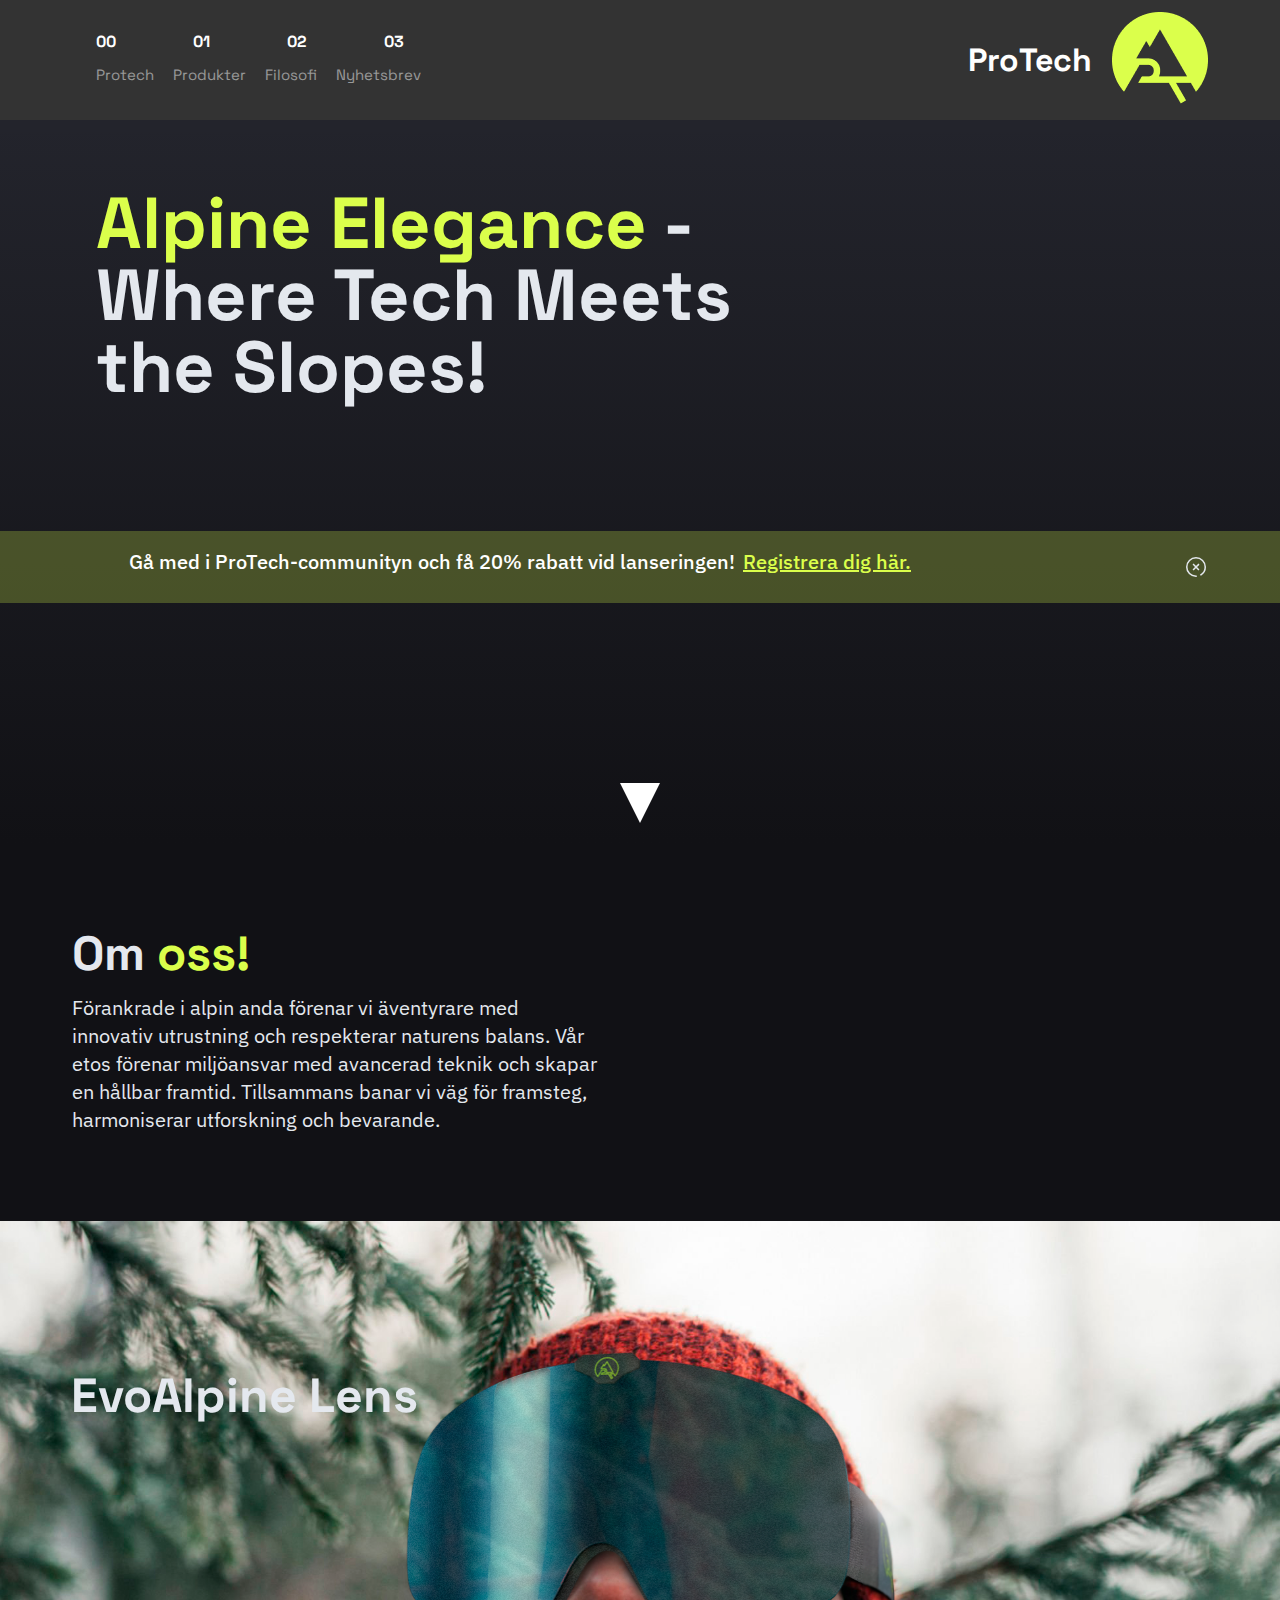
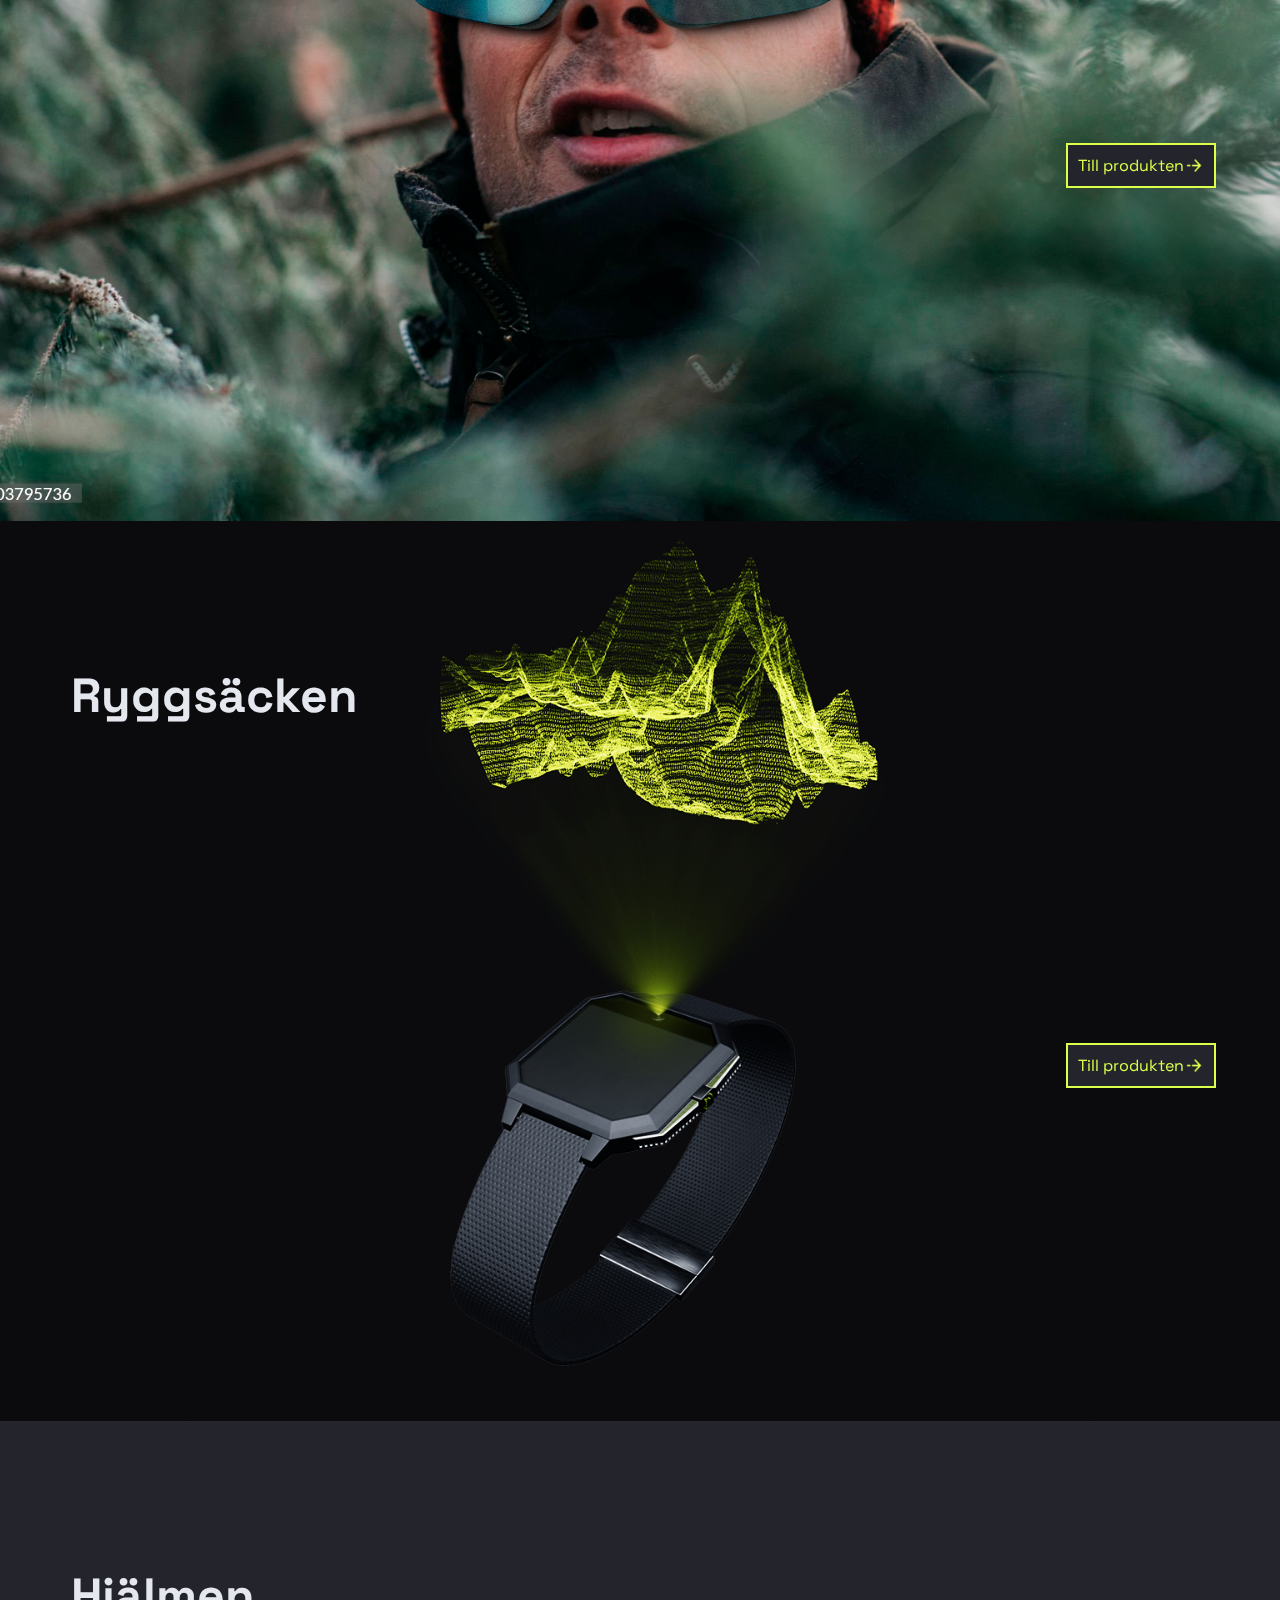
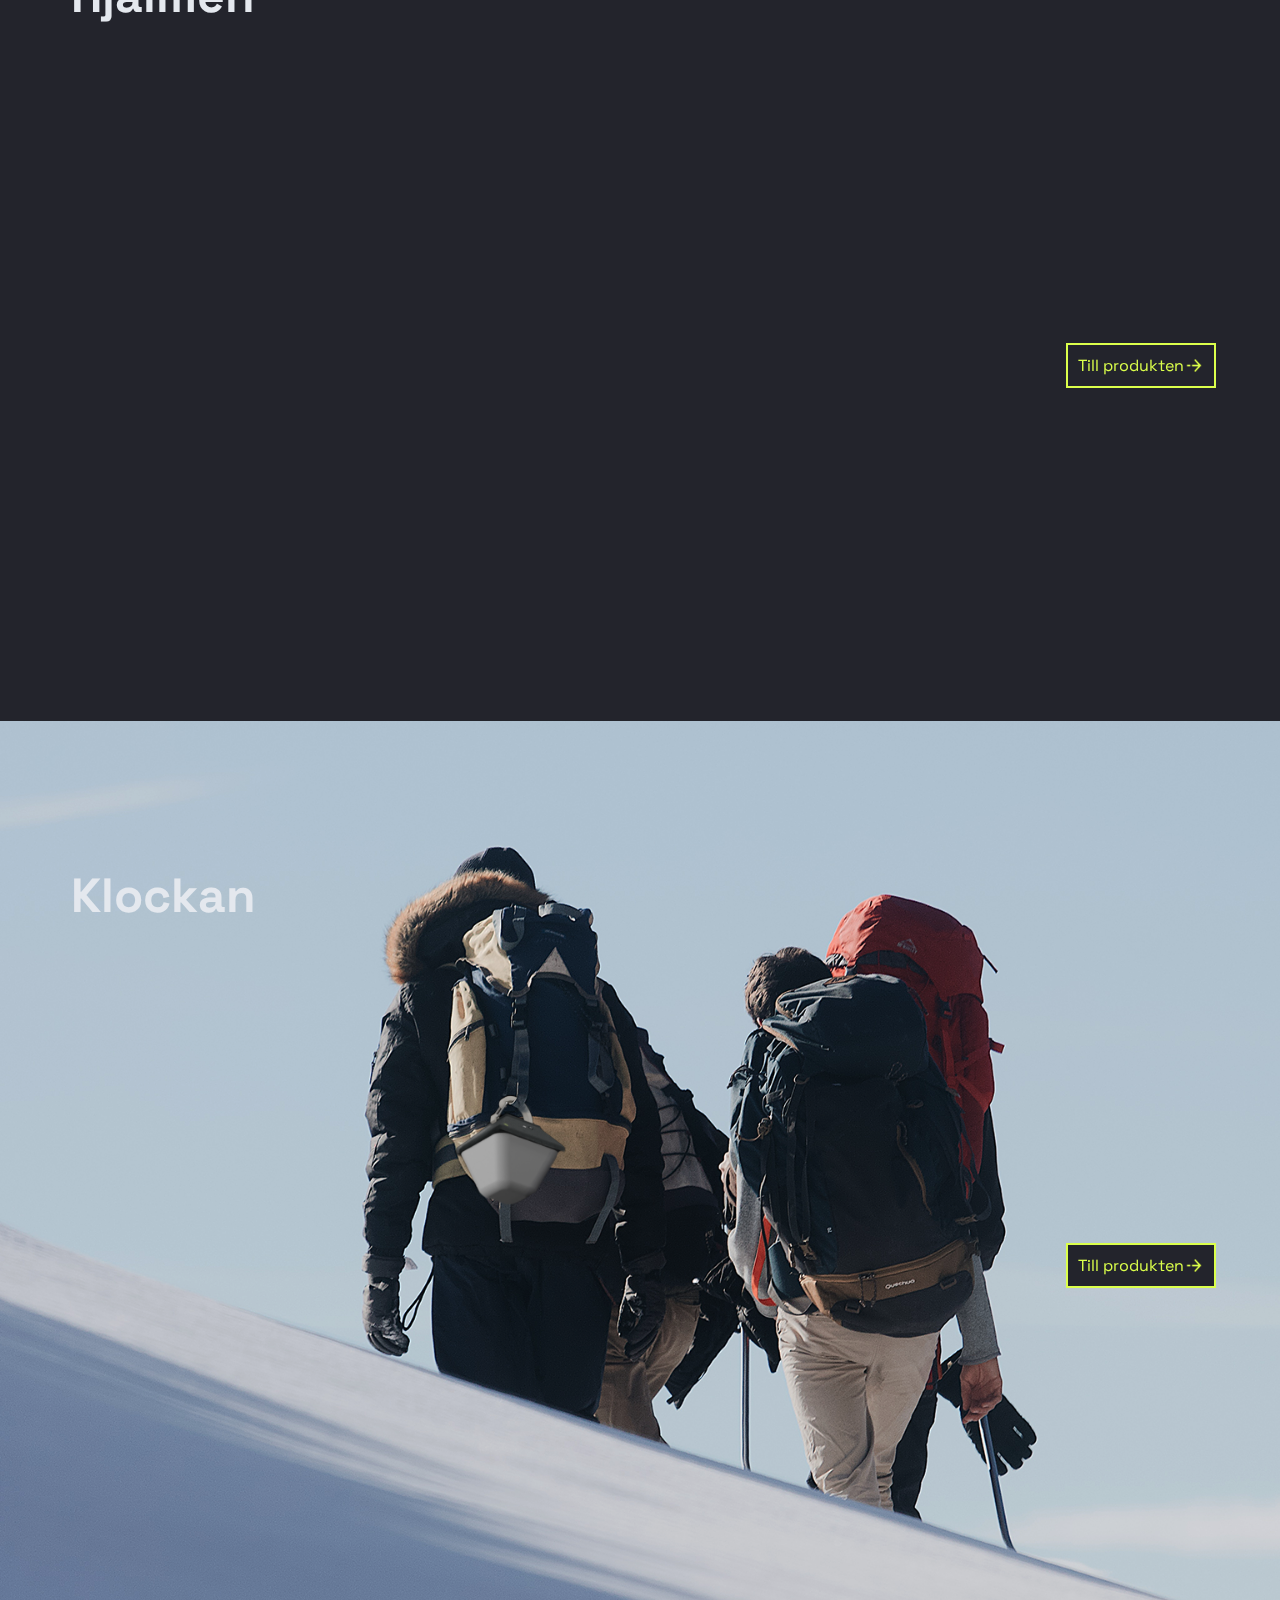
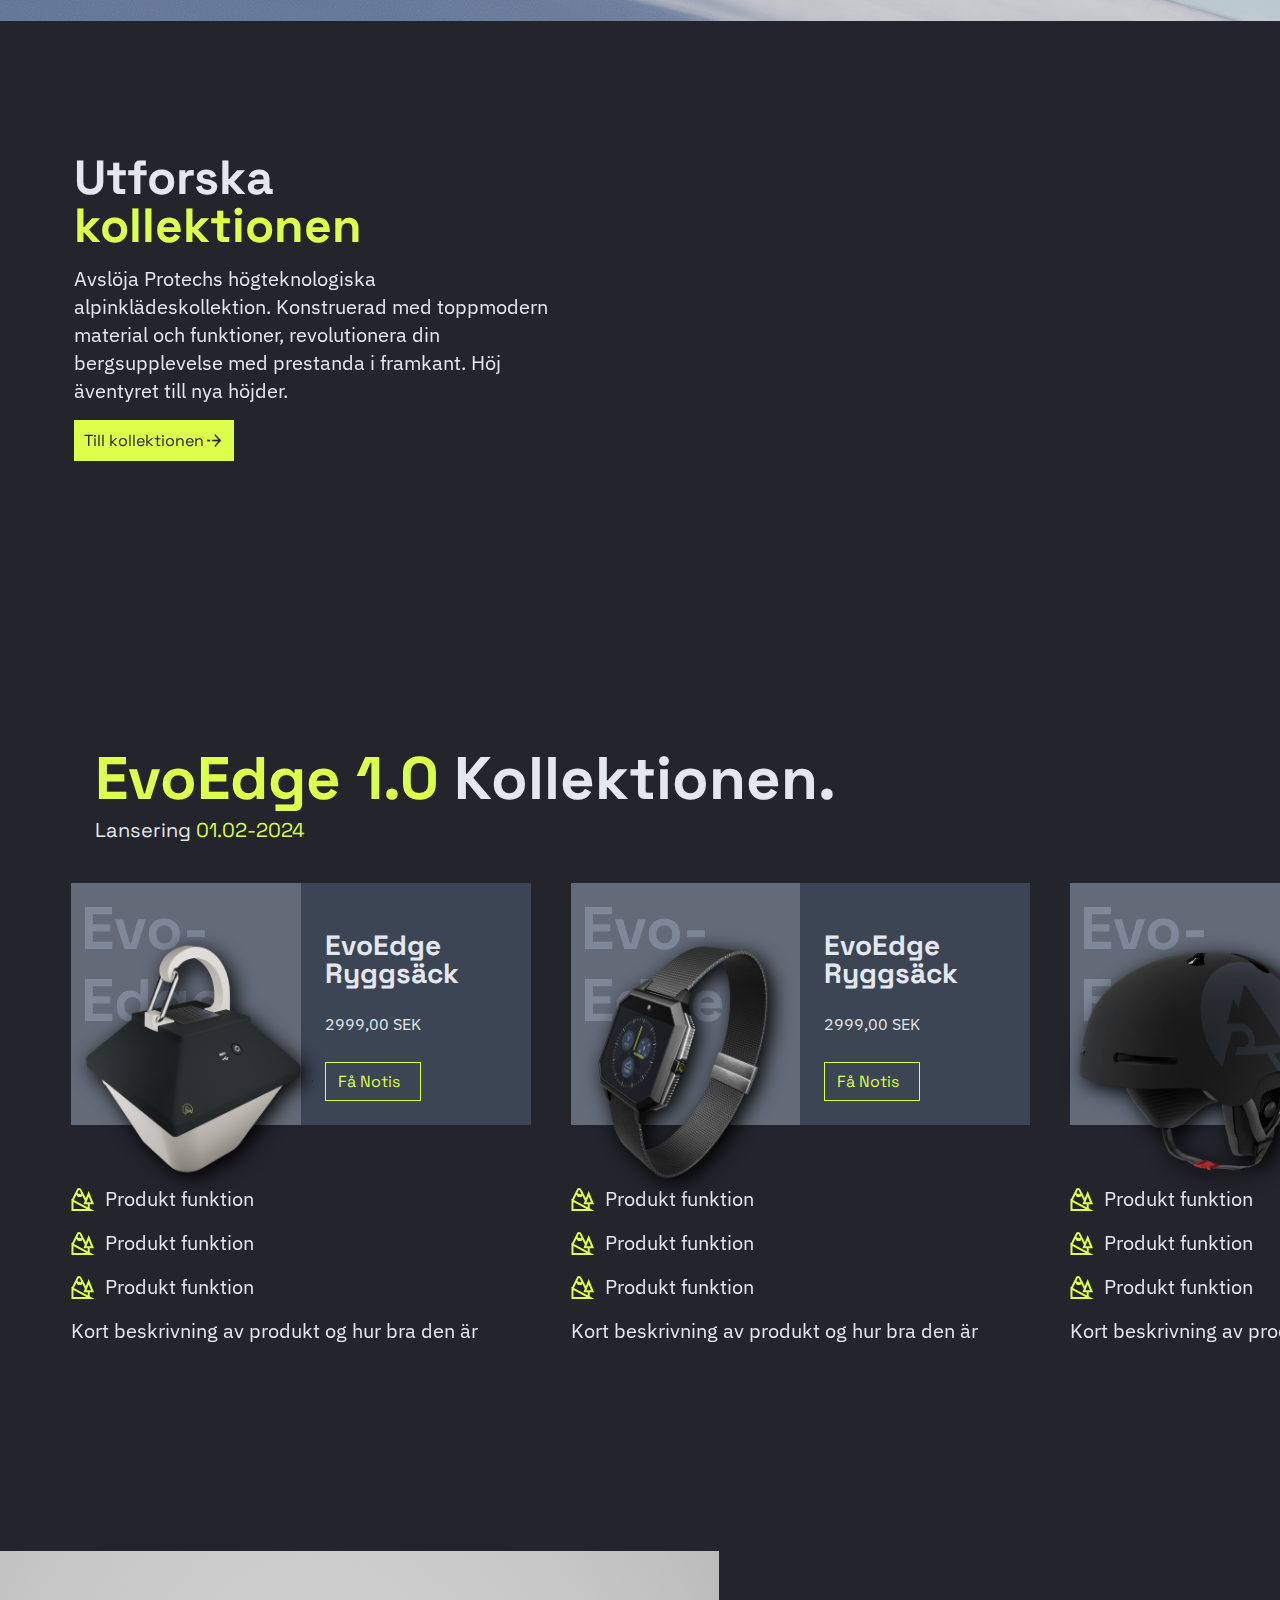
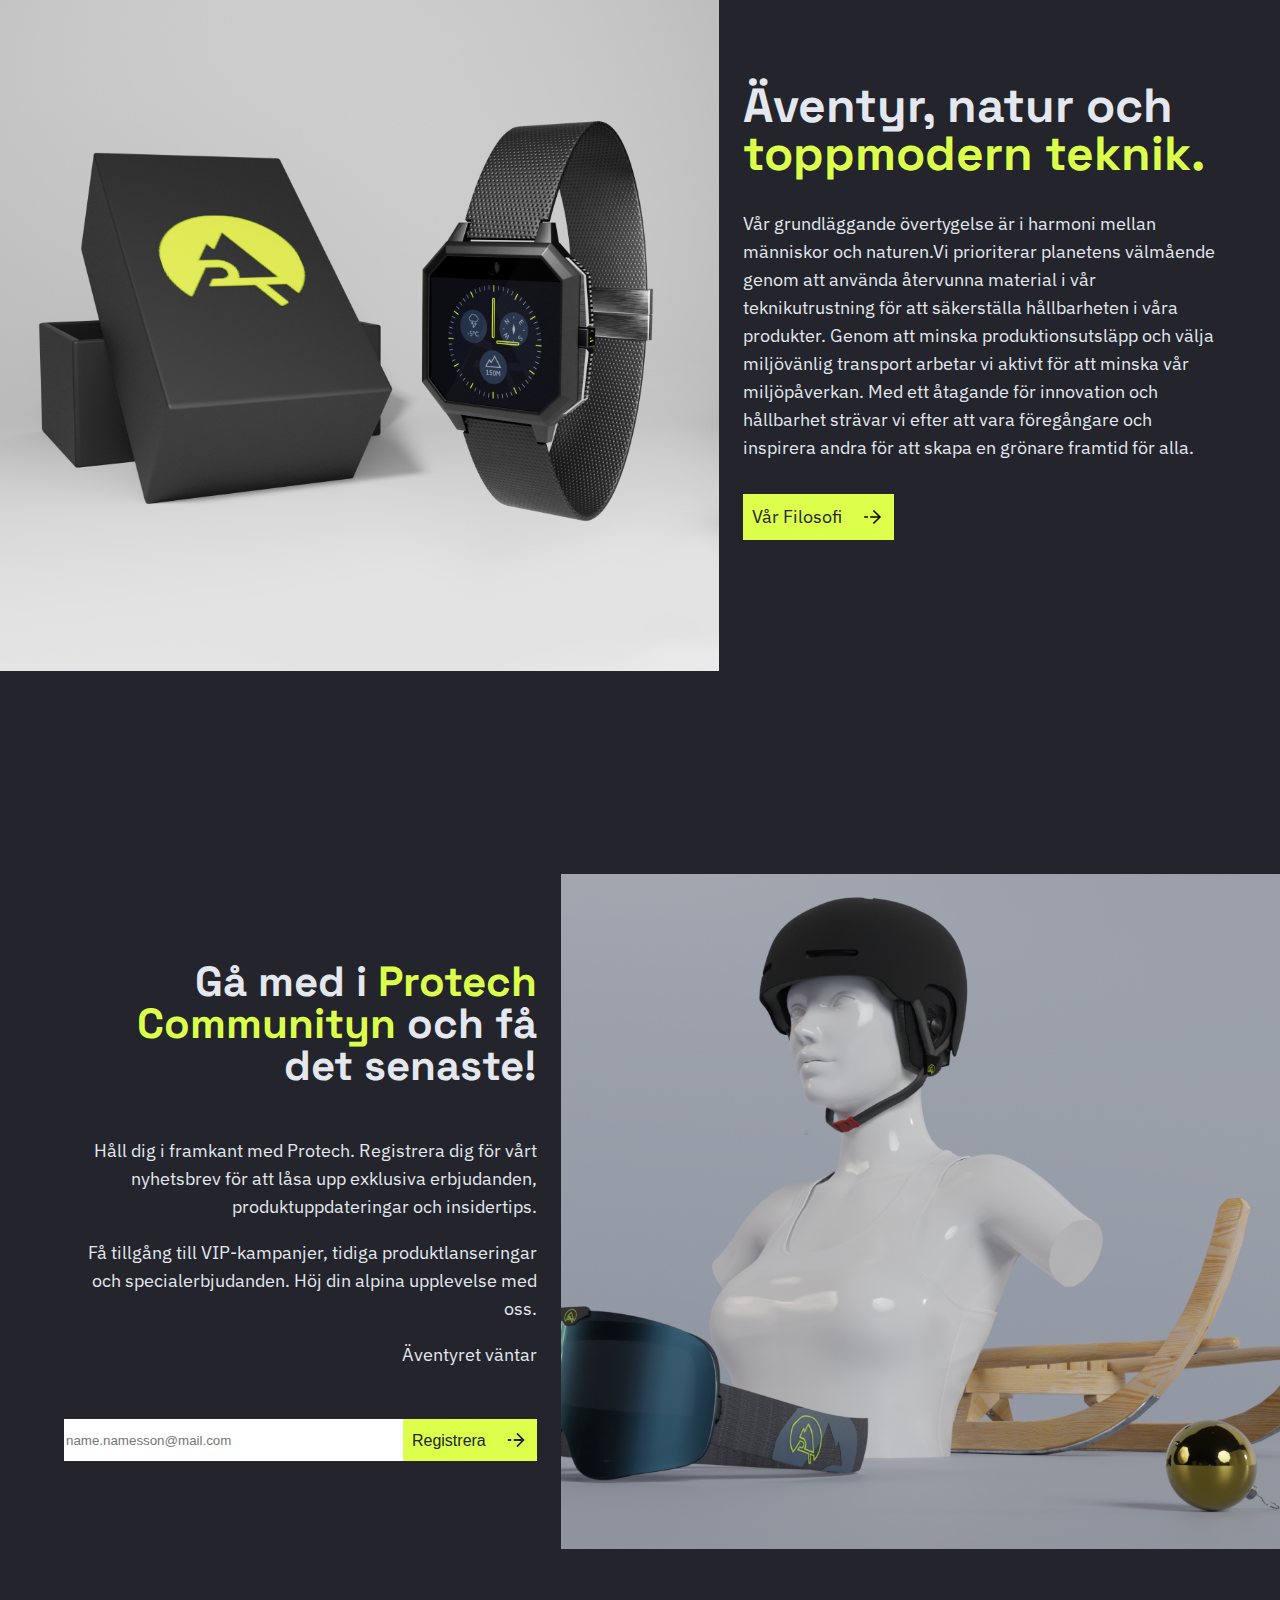
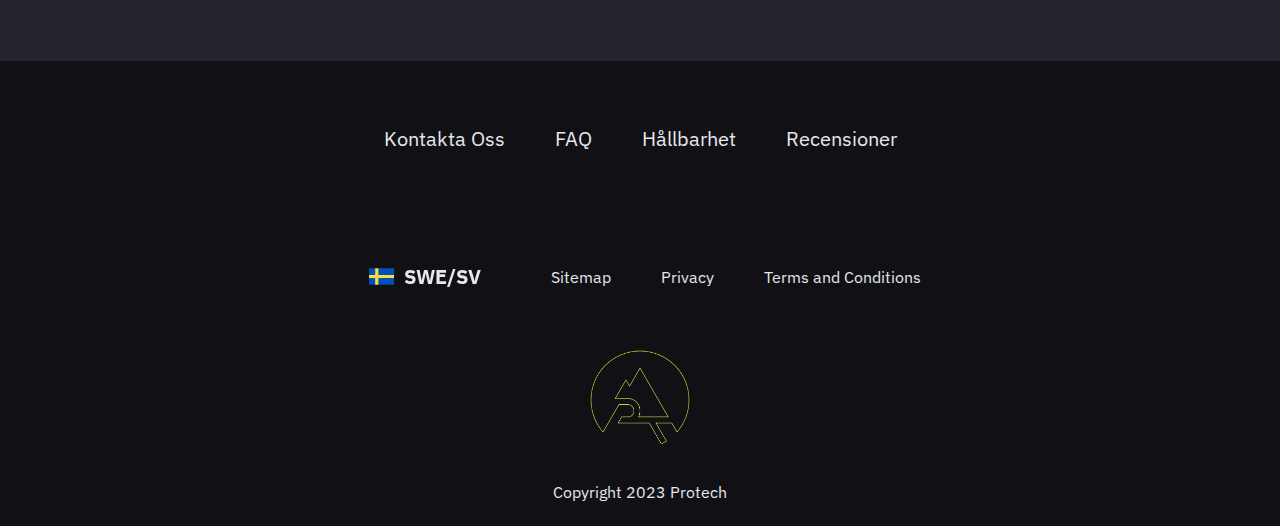
==== commit dece6e74: "added images from cg and updated some small css" ====
--- a/index.html
+++ b/index.html
@@ -191,7 +191,7 @@
                   <div class="bottom-text">Edge</div>
                   <img
                     class="floating-image"
-                    src="images/watchnobg.png"
+                    src="images/LampCarousel.png"
                     alt=""
                   />
                 </div>
@@ -340,7 +340,7 @@
                   <div class="bottom-text">Edge</div>
                   <img
                     class="floating-image"
-                    src="images/watchnobg.png"
+                    src="images/ClockCarousel.png"
                     alt=""
                   />
                 </div>
@@ -489,7 +489,7 @@
                   <div class="bottom-text">Edge</div>
                   <img
                     class="floating-image"
-                    src="images/watchnobg.png"
+                    src="images/HelmetCarousel.png"
                     alt=""
                   />
                 </div>
@@ -638,7 +638,7 @@
                   <div class="bottom-text">Edge</div>
                   <img
                     class="floating-image"
-                    src="images/watchnobg.png"
+                    src="images/GogglesCarousel.png"
                     alt=""
                   />
                 </div>
@@ -788,7 +788,7 @@
     <div class="all-products"></div>
     <div class="community">
       <div class="communityimg">
-        <img src="images/communityimage.png" alt="" />
+        <img src="images/ClockwithBox.png" alt="" />
       </div>
       <div class="communitywrapper">
         <h2 class="communityTitle">
@@ -837,10 +837,7 @@
     </div>
     <div class="signup">
       <div class="signupimg">
-        <img
-          src="https://storage.googleapis.com/skibro/cms/2019/08/6cbc814f-how-to-dress-for-skiing-770x502.jpg"
-          alt=""
-        />
+        <img src="images/community.png" alt="" />
       </div>
       <div class="signupWrapper">
         <h2>
@@ -885,7 +882,7 @@
           ></div>
         </div>
         <div class="dropdown-content not-visible" id="languageDropdown">
-          <a href="index.html">
+          <a href="indexEN.html">
             <div class="option">
               <img src="images/us-en-flag.png" alt="" />
               <div class="language">US/EN</div>
@@ -924,7 +921,7 @@
               class="dropdown-content-desktop not-visible"
               id="dropdown-content-desktop"
             >
-              <a href="index.html">
+              <a href="indexEN.html">
                 <div class="option">
                   <img src="images/us-en-flag.png" alt="" />
                   <div class="language">US/EN</div>
--- a/styles.css
+++ b/styles.css
@@ -140,31 +140,30 @@
   padding: 50px 0px 24px 0px;
   height: 100vh;
   object-fit: cover;
-
   background-image: linear-gradient(
       180deg,
       rgba(17, 17, 21, 0) 20%,
       rgba(17, 17, 21, 1) 100%
     ),
-    url(images/snowboard.jpg);
+    url(images/snowboard.png);
   background-size: cover;
-  background-position: center;
-  display: flex;
-  align-items: center;
+  background-position: 65% 61%;
+  display: flex;
   position: relative;
   flex-direction: column;
-  gap: 5em;
+  gap: 3em;
 }
 
 .newsletterBanner p {
   display: inline-block;
   gap: 8px;
   flex: 1 0 0;
-  font-family: IBM Plex Sans;
+  font-family: "IBM Plex Sans";
   font-size: 16px;
+  line-height: 23px;
   font-style: normal;
   font-weight: 400;
-
+  margin: 0px;
   height: 50px;
   color: #fff;
 }
@@ -296,16 +295,16 @@
 }
 
 .goggles {
-  background-image: url(images/goggles.jpg);
+  background-image: url(images/goggles1.png);
 }
 .watch {
-  background-image: url(images/watch.jpg);
+  background-image: url(images/ClockHologram.png);
 }
 .helmet {
-  background-image: url(images/helmet.jpg);
+  background-image: url(images/goggles.png);
 }
 .backpack {
-  background-image: url(images/backpack.jpg);
+  background-image: url(images/LampShowcase.png);
 }
 .hidden-mobile {
   display: none;
@@ -657,8 +656,11 @@
 }
 
 @media (max-width: 380px) {
+  .hero-image {
+    gap: 2.5em;
+  }
   .main-title h1 {
-    font-size: 42px;
+    font-size: 37px;
   }
   .newsletterBanner {
     height: auto;
@@ -701,7 +703,16 @@
     width: 100%;
   }
 }
-
+@media (min-width: 548px) and (max-width: 600px) {
+  .hero-image {
+    gap: 5em;
+  }
+}
+@media (min-width: 600px) and (max-width: 991px) {
+  .hero-image {
+    gap: 9em;
+  }
+}
 @media (min-width: 400px) {
   .product-carousel {
     padding: 87px 0px 87px 24px !important;
@@ -721,6 +732,10 @@
 }
 
 @media (min-width: 992px) {
+  .main-title h1 {
+    font-size: 72px;
+    line-height: 72px;
+  }
   .about-us .text {
     font-family: "IBM Plex Sans";
     font-size: 20px;
@@ -914,10 +929,10 @@
   }
 
   .hero-image {
-    padding: 5x0px 0px 24px 0px;
+    padding: 50px 0px 24px 0px;
     flex-direction: column;
     align-items: start;
-    gap: 5em;
+    gap: 8em;
   }
 
   .main-title {
@@ -1018,10 +1033,12 @@
     line-height: 42px;
     text-align: right;
   }
-
+  .signupWrapper .text p {
+  }
   .signupWrapper .text {
+    margin: 0px;
     font-family: "IBM Plex Sans";
-    font-size: 20px;
+    font-size: 18px;
     font-style: normal;
     font-weight: 400;
     line-height: 28px; /* 140% */
@@ -1053,10 +1070,11 @@
   }
   .communitywrapper p {
     font-family: "IBM Plex Sans";
-    font-size: 20px;
+    font-size: 18px;
     font-style: normal;
     font-weight: 400;
     line-height: 28px;
+    margin: 0px;
   }
 
   .communityimg {
@@ -1072,7 +1090,7 @@
   }
   .communityimg img {
     width: 100%;
-    height: 75%;
+    height: 80%;
     object-fit: cover;
   }
 }
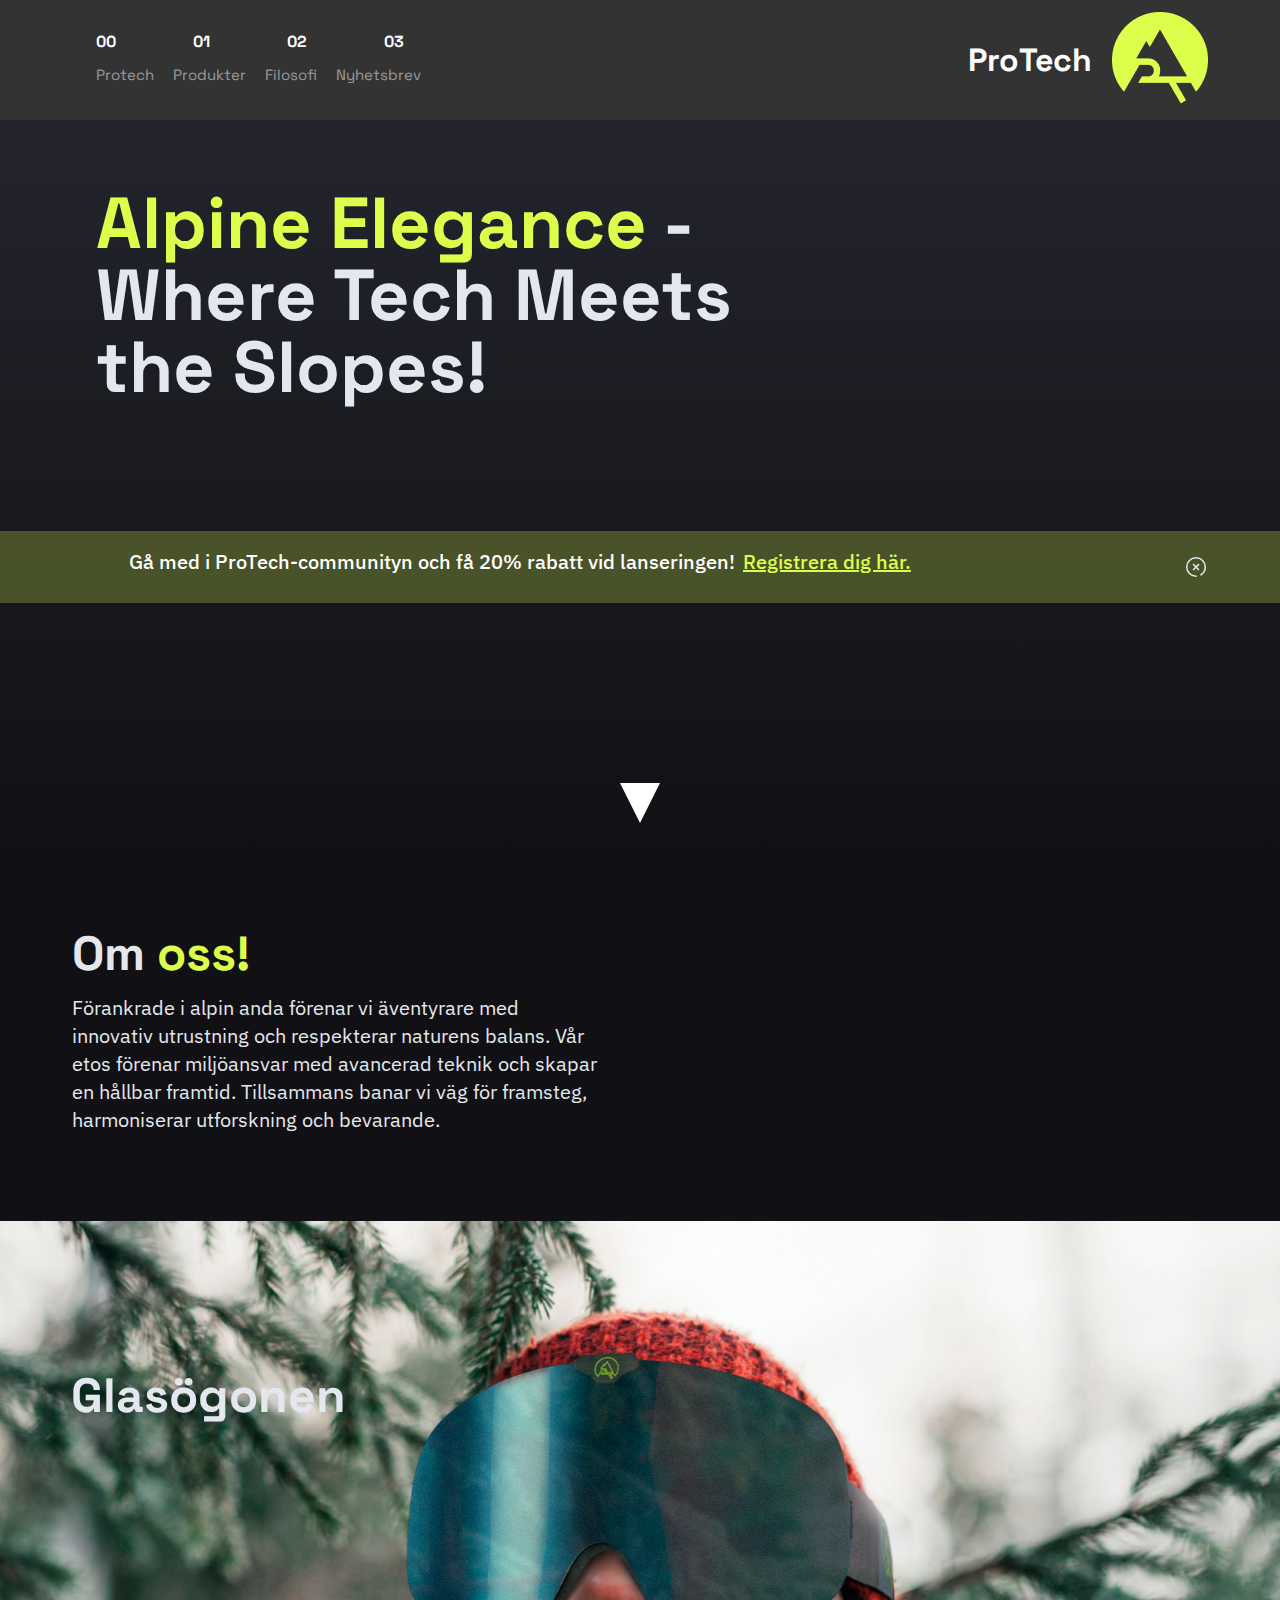
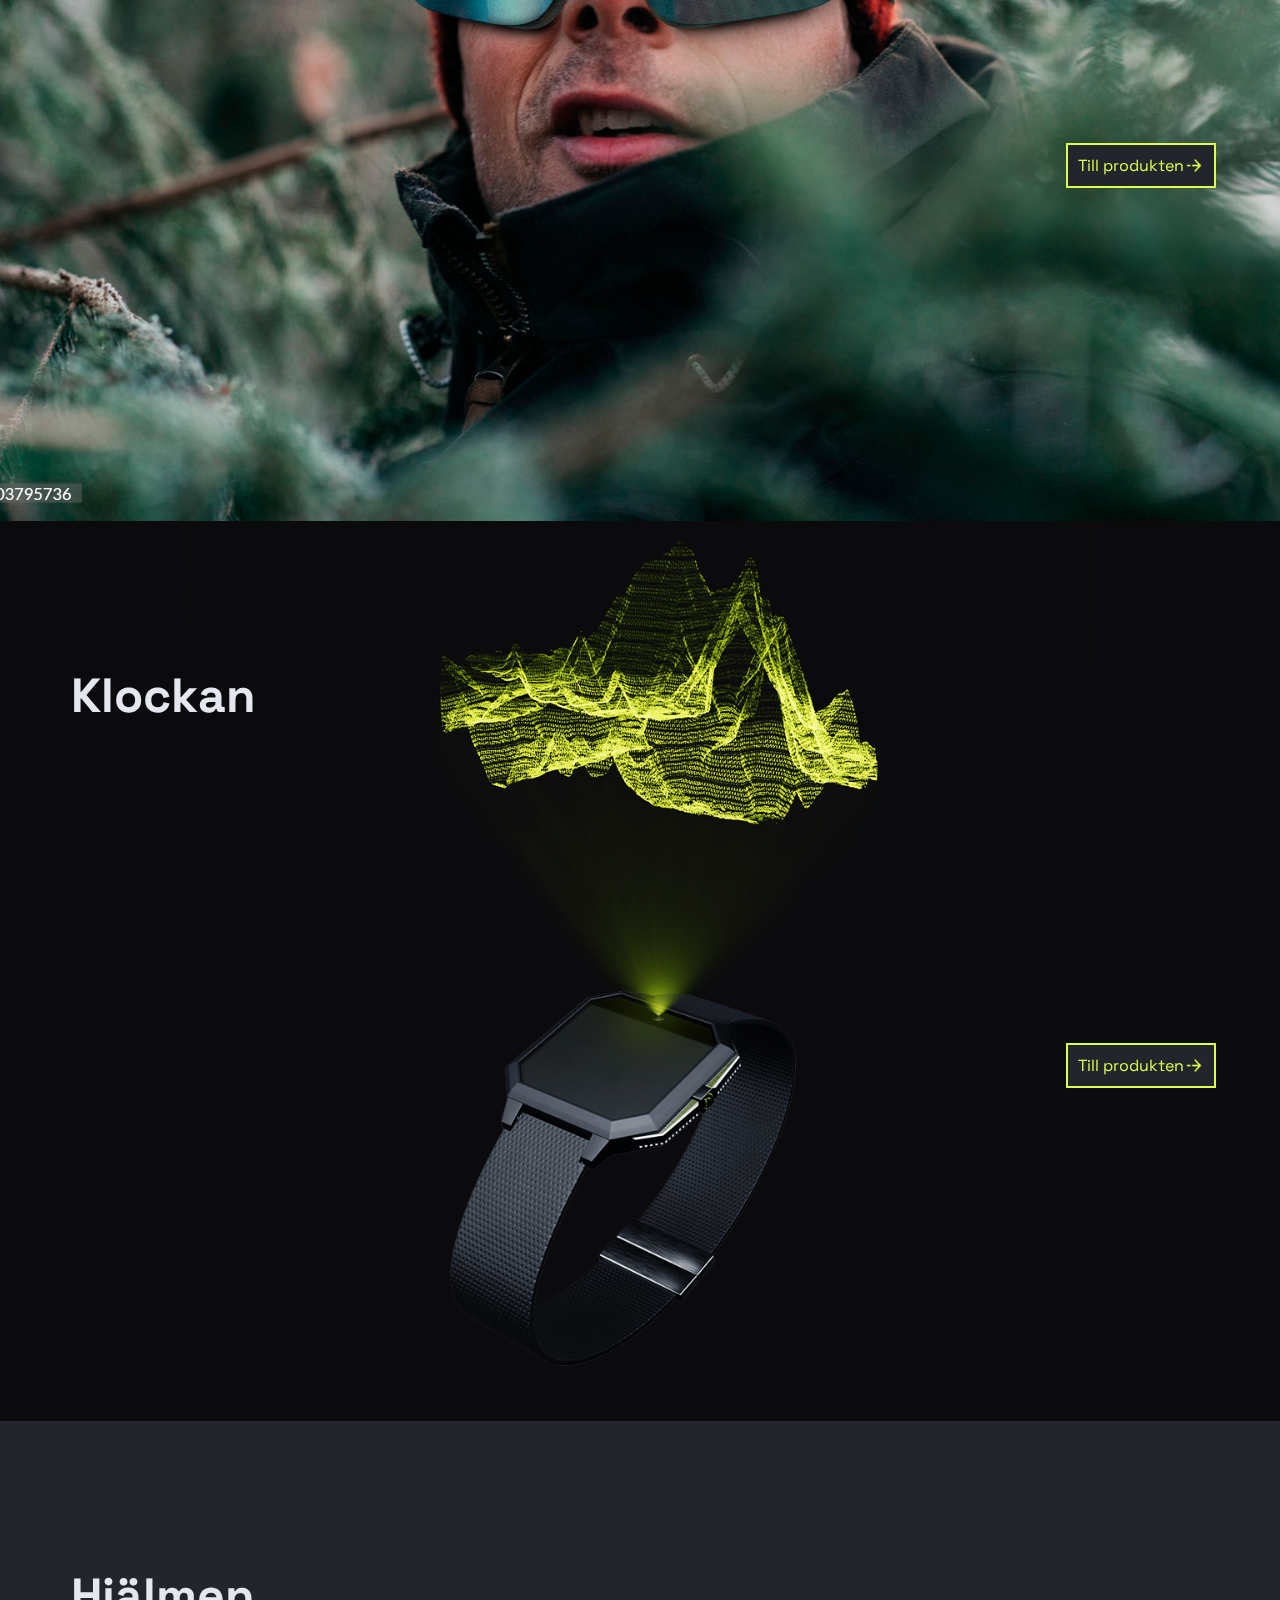
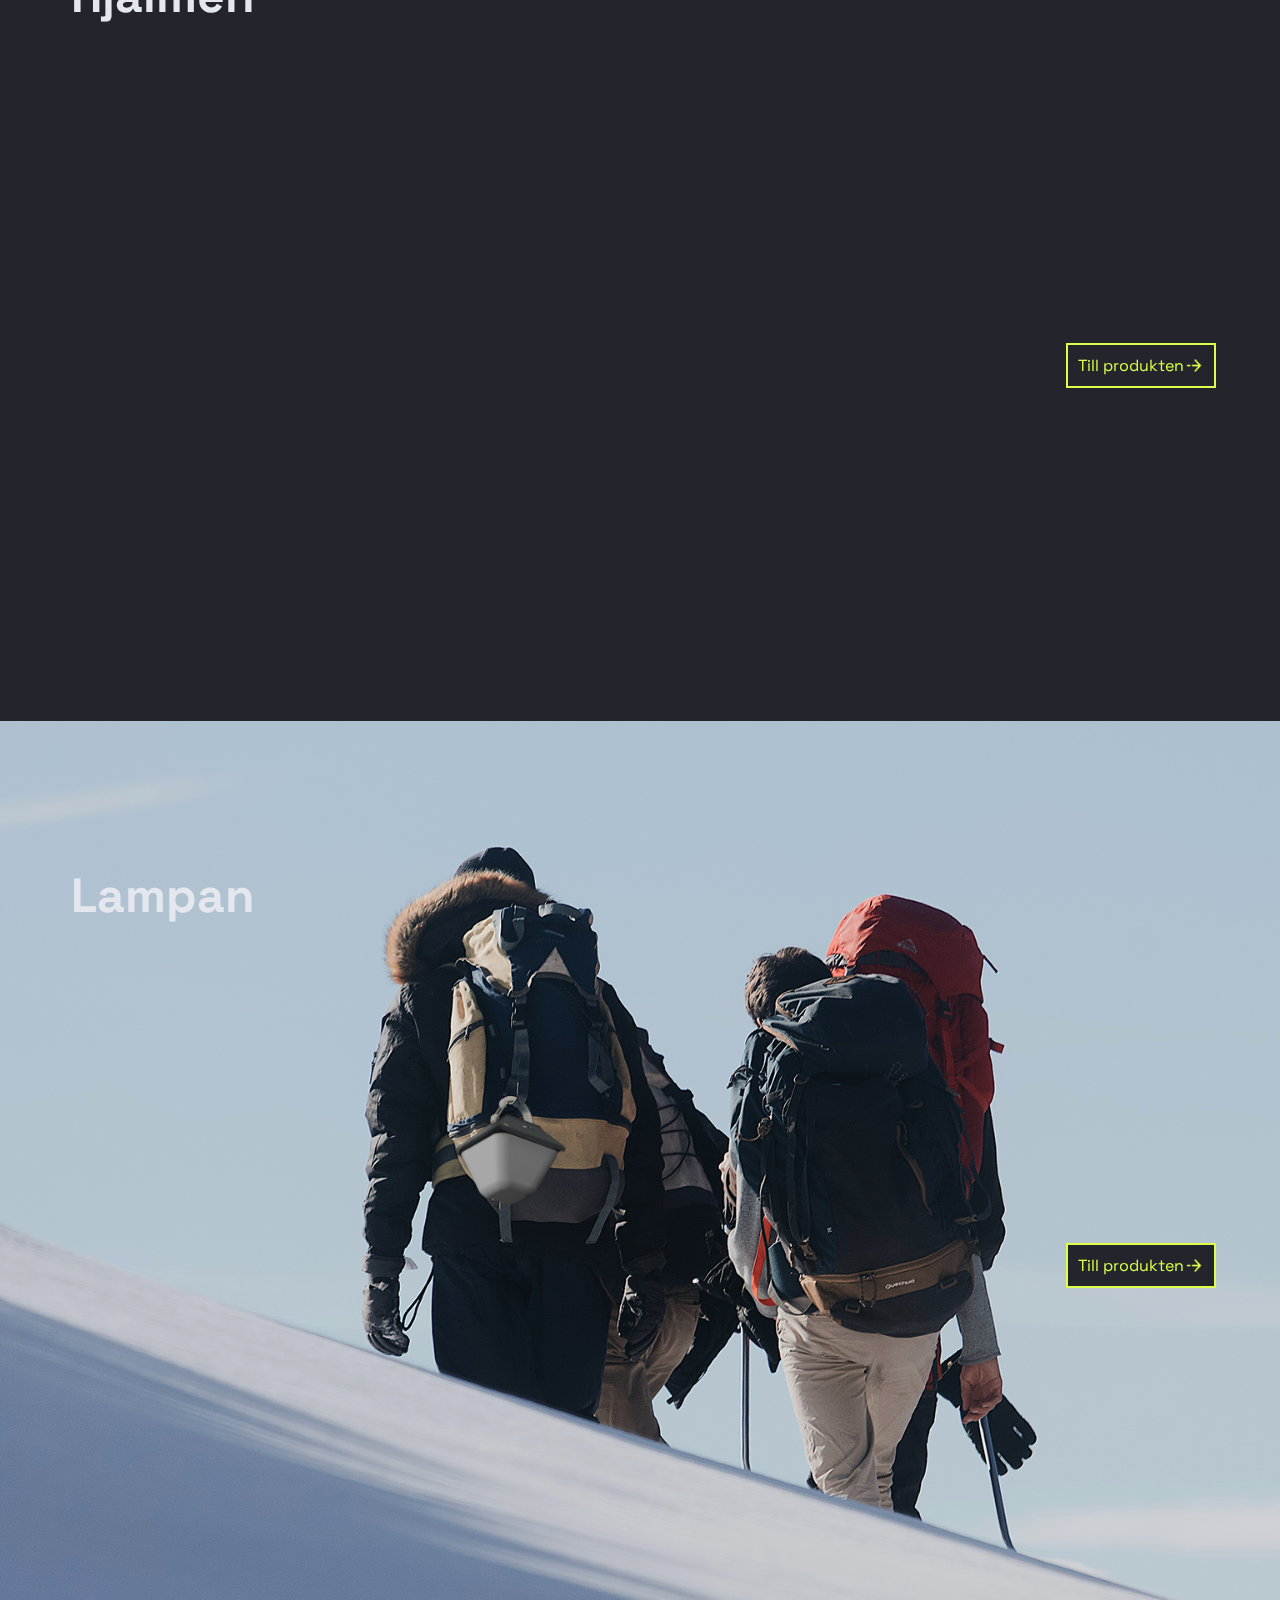
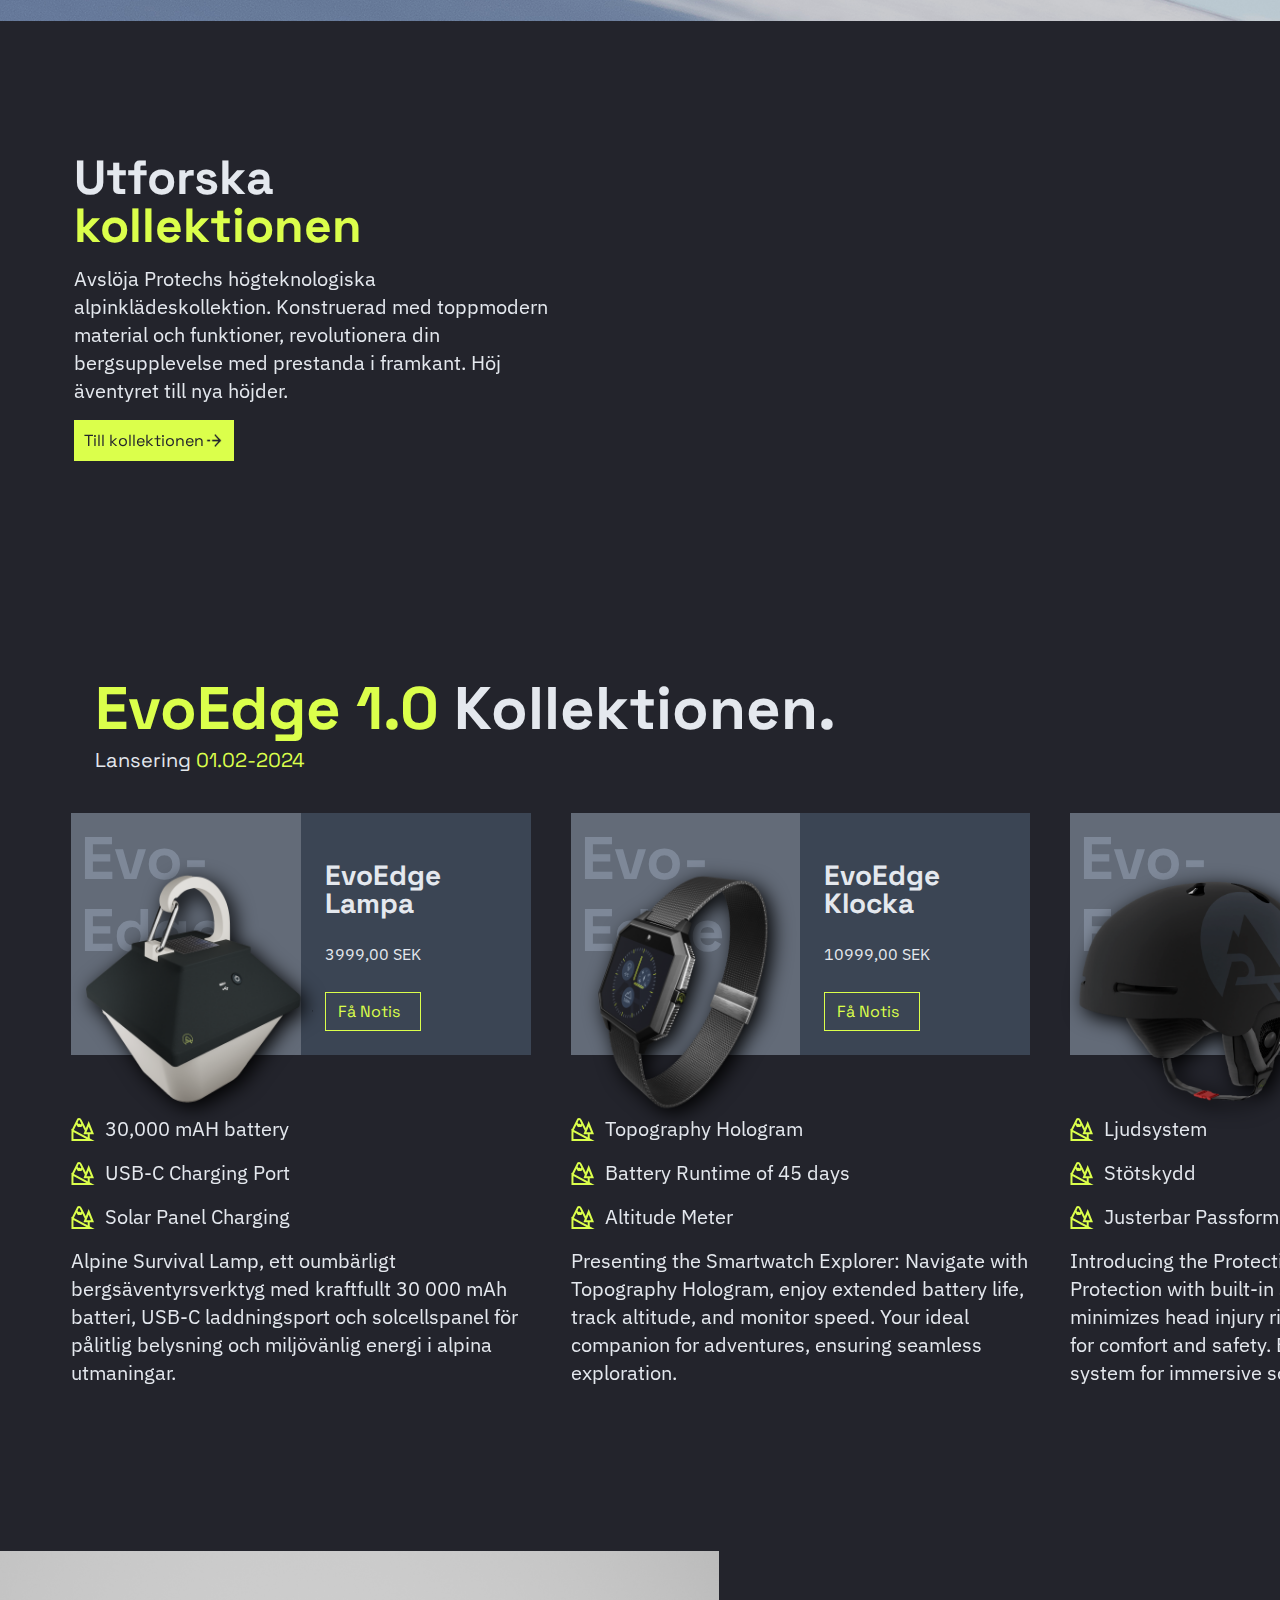
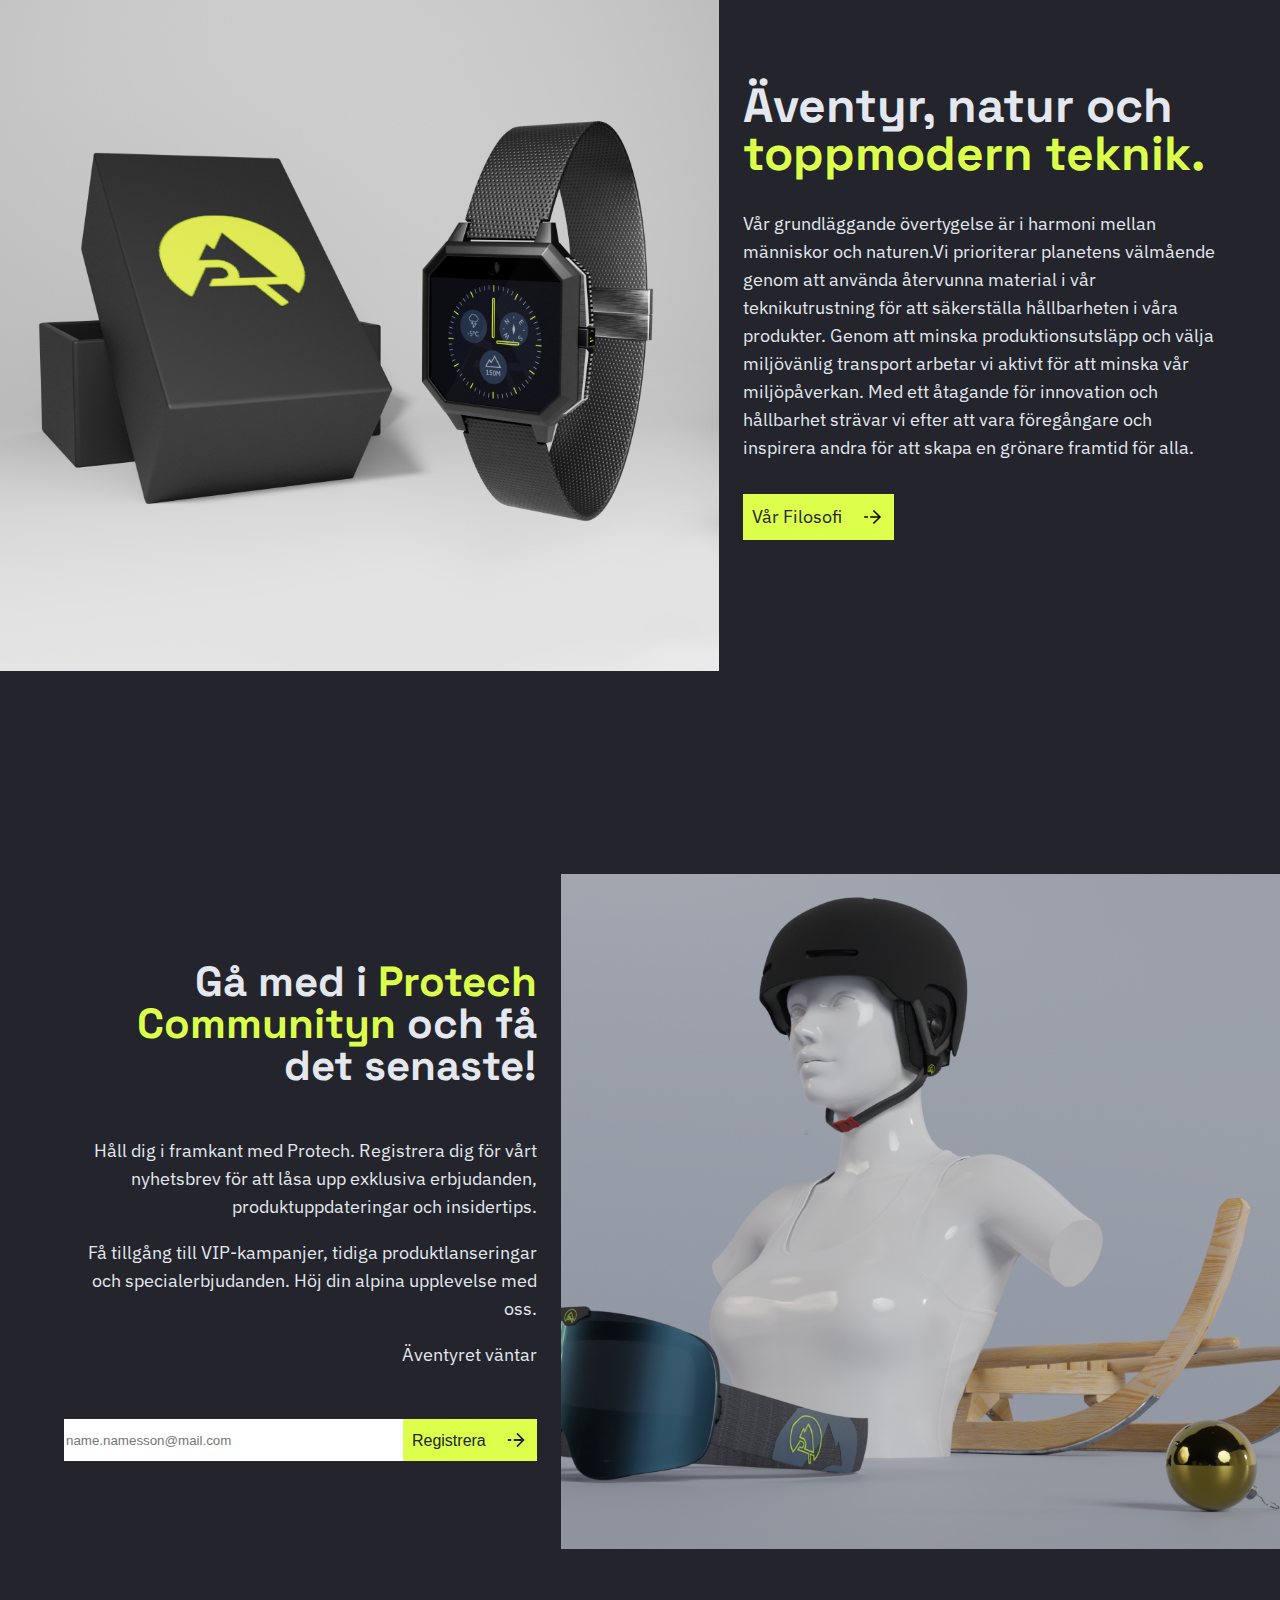
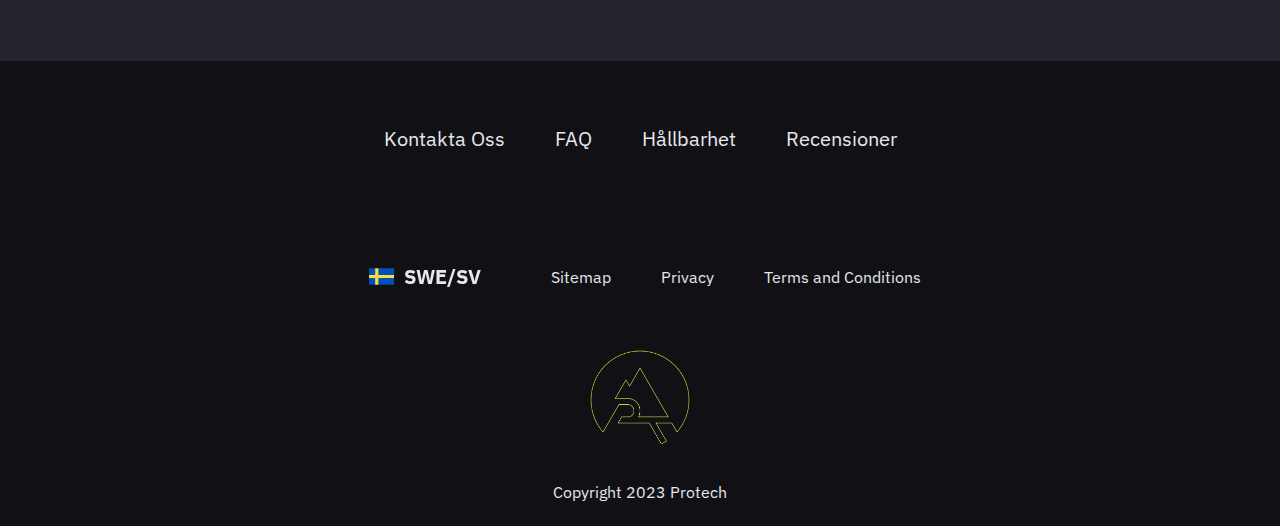
==== commit d301aec4: "Merge pull request #31 from Karlsson2/imagescg" ====
--- a/index.html
+++ b/index.html
@@ -106,9 +106,9 @@
     </div>
     <div class="slidey-images">
       <div class="image-card goggles">
-        <h2 class="producth2">EvoAlpine Lens</h2>
+        <h2 class="producth2">Glasögonen</h2>
         <div class="button-container">
-          <h2>EvoAlpine Lens</h2>
+          <h2>Glasögonen</h2>
           <a href="#">
             <div class="empty-button">
               Till produkten <img src="images/arrow-right.png" alt="" />
@@ -117,9 +117,9 @@
         </div>
       </div>
       <div class="image-card watch">
-        <h2 class="producth2">Ryggsäcken</h2>
+        <h2 class="producth2">Klockan</h2>
         <div class="button-container">
-          <h2>Evo AltitudeConnect</h2>
+          <h2>Klockan</h2>
           <a href="#">
             <div class="empty-button">
               Till produkten <img src="images/arrow-right.png" alt="" />
@@ -130,7 +130,7 @@
       <div class="image-card helmet">
         <h2 class="producth2">Hjälmen</h2>
         <div class="button-container">
-          <h2>Evo AlpineProtect</h2>
+          <h2>Hjälmen</h2>
           <a href="#">
             <div class="empty-button">
               Till produkten <img src="images/arrow-right.png" alt="" />
@@ -139,9 +139,9 @@
         </div>
       </div>
       <div class="image-card backpack">
-        <h2 class="producth2">Klockan</h2>
+        <h2 class="producth2">Lampan</h2>
         <div class="button-container">
-          <h2>Evo AlpineTrek</h2>
+          <h2>Lampan</h2>
           <a href="#">
             <div class="empty-button">
               Till produkten <img src="images/arrow-right.png" alt="" />
@@ -196,8 +196,11 @@
                   />
                 </div>
                 <div class="card-bottom">
-                  <div class="product-name">EvoEdge Ryggsäck</div>
-                  <div class="product-price">2999,00 SEK</div>
+                  <div class="product-name">
+                    EvoEdge<br />
+                    Lampa
+                  </div>
+                  <div class="product-price">3999,00 SEK</div>
                   <div class="product-button">
                     <div class="product-button-text">Få Notis</div>
                     <i class="fa-regular fa-bell"></i>
@@ -244,92 +247,95 @@
                       stroke-miterlimit="10"
                     />
                   </svg>
-                  <div class="bulletpoint-text">Produkt funktion</div>
-                </div>
-                <div class="bulletpoint">
-                  <svg
-                    xmlns="http://www.w3.org/2000/svg"
-                    width="24"
-                    height="25"
-                    viewBox="0 0 24 25"
-                    fill="none"
-                  >
-                    <path
-                      d="M19.6066 23.0009H1.47656V13.4609L19.6066 23.0009Z"
-                      stroke="#DBFF4B"
-                      stroke-width="2"
-                      stroke-miterlimit="10"
-                    />
-                    <path
-                      d="M1.47656 13.5L6.77656 2.84004C6.90363 2.586 7.09933 2.37265 7.34148 2.22418C7.58362 2.07571 7.86253 1.99806 8.14656 2.00004C8.43431 1.99837 8.71647 2.0795 8.95938 2.23376C9.20229 2.38802 9.39571 2.60889 9.51656 2.87004L14.9966 13.68"
-                      stroke="#DBFF4B"
-                      stroke-width="2"
-                      stroke-miterlimit="10"
-                    />
-                    <path
-                      d="M5.28906 5.82031L7.20906 8.68031L8.15906 7.73031L10.0691 8.68031L11.4291 6.87031"
-                      stroke="#DBFF4B"
-                      stroke-width="2"
-                      stroke-miterlimit="10"
-                    />
-                    <path
-                      d="M21.5206 16.3195H13.8906L17.7006 6.76953L21.5206 16.3195Z"
-                      stroke="#DBFF4B"
-                      stroke-width="2"
-                      stroke-miterlimit="10"
-                    />
-                    <path
-                      d="M17.7031 16.3203V22.0503"
-                      stroke="#DBFF4B"
-                      stroke-width="2"
-                      stroke-miterlimit="10"
-                    />
-                  </svg>
-                  <div class="bulletpoint-text">Produkt funktion</div>
-                </div>
-                <div class="bulletpoint">
-                  <svg
-                    xmlns="http://www.w3.org/2000/svg"
-                    width="24"
-                    height="25"
-                    viewBox="0 0 24 25"
-                    fill="none"
-                  >
-                    <path
-                      d="M19.6066 23.0009H1.47656V13.4609L19.6066 23.0009Z"
-                      stroke="#DBFF4B"
-                      stroke-width="2"
-                      stroke-miterlimit="10"
-                    />
-                    <path
-                      d="M1.47656 13.5L6.77656 2.84004C6.90363 2.586 7.09933 2.37265 7.34148 2.22418C7.58362 2.07571 7.86253 1.99806 8.14656 2.00004C8.43431 1.99837 8.71647 2.0795 8.95938 2.23376C9.20229 2.38802 9.39571 2.60889 9.51656 2.87004L14.9966 13.68"
-                      stroke="#DBFF4B"
-                      stroke-width="2"
-                      stroke-miterlimit="10"
-                    />
-                    <path
-                      d="M5.28906 5.82031L7.20906 8.68031L8.15906 7.73031L10.0691 8.68031L11.4291 6.87031"
-                      stroke="#DBFF4B"
-                      stroke-width="2"
-                      stroke-miterlimit="10"
-                    />
-                    <path
-                      d="M21.5206 16.3195H13.8906L17.7006 6.76953L21.5206 16.3195Z"
-                      stroke="#DBFF4B"
-                      stroke-width="2"
-                      stroke-miterlimit="10"
-                    />
-                    <path
-                      d="M17.7031 16.3203V22.0503"
-                      stroke="#DBFF4B"
-                      stroke-width="2"
-                      stroke-miterlimit="10"
-                    />
-                  </svg>
-                  <div class="bulletpoint-text">Produkt funktion</div>
+                  <div class="bulletpoint-text">30,000 mAH battery</div>
+                </div>
+                <div class="bulletpoint">
+                  <svg
+                    xmlns="http://www.w3.org/2000/svg"
+                    width="24"
+                    height="25"
+                    viewBox="0 0 24 25"
+                    fill="none"
+                  >
+                    <path
+                      d="M19.6066 23.0009H1.47656V13.4609L19.6066 23.0009Z"
+                      stroke="#DBFF4B"
+                      stroke-width="2"
+                      stroke-miterlimit="10"
+                    />
+                    <path
+                      d="M1.47656 13.5L6.77656 2.84004C6.90363 2.586 7.09933 2.37265 7.34148 2.22418C7.58362 2.07571 7.86253 1.99806 8.14656 2.00004C8.43431 1.99837 8.71647 2.0795 8.95938 2.23376C9.20229 2.38802 9.39571 2.60889 9.51656 2.87004L14.9966 13.68"
+                      stroke="#DBFF4B"
+                      stroke-width="2"
+                      stroke-miterlimit="10"
+                    />
+                    <path
+                      d="M5.28906 5.82031L7.20906 8.68031L8.15906 7.73031L10.0691 8.68031L11.4291 6.87031"
+                      stroke="#DBFF4B"
+                      stroke-width="2"
+                      stroke-miterlimit="10"
+                    />
+                    <path
+                      d="M21.5206 16.3195H13.8906L17.7006 6.76953L21.5206 16.3195Z"
+                      stroke="#DBFF4B"
+                      stroke-width="2"
+                      stroke-miterlimit="10"
+                    />
+                    <path
+                      d="M17.7031 16.3203V22.0503"
+                      stroke="#DBFF4B"
+                      stroke-width="2"
+                      stroke-miterlimit="10"
+                    />
+                  </svg>
+                  <div class="bulletpoint-text">USB-C Charging Port</div>
+                </div>
+                <div class="bulletpoint">
+                  <svg
+                    xmlns="http://www.w3.org/2000/svg"
+                    width="24"
+                    height="25"
+                    viewBox="0 0 24 25"
+                    fill="none"
+                  >
+                    <path
+                      d="M19.6066 23.0009H1.47656V13.4609L19.6066 23.0009Z"
+                      stroke="#DBFF4B"
+                      stroke-width="2"
+                      stroke-miterlimit="10"
+                    />
+                    <path
+                      d="M1.47656 13.5L6.77656 2.84004C6.90363 2.586 7.09933 2.37265 7.34148 2.22418C7.58362 2.07571 7.86253 1.99806 8.14656 2.00004C8.43431 1.99837 8.71647 2.0795 8.95938 2.23376C9.20229 2.38802 9.39571 2.60889 9.51656 2.87004L14.9966 13.68"
+                      stroke="#DBFF4B"
+                      stroke-width="2"
+                      stroke-miterlimit="10"
+                    />
+                    <path
+                      d="M5.28906 5.82031L7.20906 8.68031L8.15906 7.73031L10.0691 8.68031L11.4291 6.87031"
+                      stroke="#DBFF4B"
+                      stroke-width="2"
+                      stroke-miterlimit="10"
+                    />
+                    <path
+                      d="M21.5206 16.3195H13.8906L17.7006 6.76953L21.5206 16.3195Z"
+                      stroke="#DBFF4B"
+                      stroke-width="2"
+                      stroke-miterlimit="10"
+                    />
+                    <path
+                      d="M17.7031 16.3203V22.0503"
+                      stroke="#DBFF4B"
+                      stroke-width="2"
+                      stroke-miterlimit="10"
+                    />
+                  </svg>
+                  <div class="bulletpoint-text">Solar Panel Charging</div>
                 </div>
                 <div class="card-wrapper-bottom-text">
-                  Kort beskrivning av produkt og hur bra den är
+                  Alpine Survival Lamp, ett oumbärligt bergsäventyrsverktyg med
+                  kraftfullt 30 000 mAh batteri, USB-C laddningsport och
+                  solcellspanel för pålitlig belysning och miljövänlig energi i
+                  alpina utmaningar.
                 </div>
               </div>
             </div>
@@ -345,8 +351,11 @@
                   />
                 </div>
                 <div class="card-bottom">
-                  <div class="product-name">EvoEdge Ryggsäck</div>
-                  <div class="product-price">2999,00 SEK</div>
+                  <div class="product-name">
+                    EvoEdge<br />
+                    Klocka
+                  </div>
+                  <div class="product-price">10999,00 SEK</div>
                   <div class="product-button">
                     <div class="product-button-text">Få Notis</div>
                     <i class="fa-regular fa-bell"></i>
@@ -393,92 +402,95 @@
                       stroke-miterlimit="10"
                     />
                   </svg>
-                  <div class="bulletpoint-text">Produkt funktion</div>
-                </div>
-                <div class="bulletpoint">
-                  <svg
-                    xmlns="http://www.w3.org/2000/svg"
-                    width="24"
-                    height="25"
-                    viewBox="0 0 24 25"
-                    fill="none"
-                  >
-                    <path
-                      d="M19.6066 23.0009H1.47656V13.4609L19.6066 23.0009Z"
-                      stroke="#DBFF4B"
-                      stroke-width="2"
-                      stroke-miterlimit="10"
-                    />
-                    <path
-                      d="M1.47656 13.5L6.77656 2.84004C6.90363 2.586 7.09933 2.37265 7.34148 2.22418C7.58362 2.07571 7.86253 1.99806 8.14656 2.00004C8.43431 1.99837 8.71647 2.0795 8.95938 2.23376C9.20229 2.38802 9.39571 2.60889 9.51656 2.87004L14.9966 13.68"
-                      stroke="#DBFF4B"
-                      stroke-width="2"
-                      stroke-miterlimit="10"
-                    />
-                    <path
-                      d="M5.28906 5.82031L7.20906 8.68031L8.15906 7.73031L10.0691 8.68031L11.4291 6.87031"
-                      stroke="#DBFF4B"
-                      stroke-width="2"
-                      stroke-miterlimit="10"
-                    />
-                    <path
-                      d="M21.5206 16.3195H13.8906L17.7006 6.76953L21.5206 16.3195Z"
-                      stroke="#DBFF4B"
-                      stroke-width="2"
-                      stroke-miterlimit="10"
-                    />
-                    <path
-                      d="M17.7031 16.3203V22.0503"
-                      stroke="#DBFF4B"
-                      stroke-width="2"
-                      stroke-miterlimit="10"
-                    />
-                  </svg>
-                  <div class="bulletpoint-text">Produkt funktion</div>
-                </div>
-                <div class="bulletpoint">
-                  <svg
-                    xmlns="http://www.w3.org/2000/svg"
-                    width="24"
-                    height="25"
-                    viewBox="0 0 24 25"
-                    fill="none"
-                  >
-                    <path
-                      d="M19.6066 23.0009H1.47656V13.4609L19.6066 23.0009Z"
-                      stroke="#DBFF4B"
-                      stroke-width="2"
-                      stroke-miterlimit="10"
-                    />
-                    <path
-                      d="M1.47656 13.5L6.77656 2.84004C6.90363 2.586 7.09933 2.37265 7.34148 2.22418C7.58362 2.07571 7.86253 1.99806 8.14656 2.00004C8.43431 1.99837 8.71647 2.0795 8.95938 2.23376C9.20229 2.38802 9.39571 2.60889 9.51656 2.87004L14.9966 13.68"
-                      stroke="#DBFF4B"
-                      stroke-width="2"
-                      stroke-miterlimit="10"
-                    />
-                    <path
-                      d="M5.28906 5.82031L7.20906 8.68031L8.15906 7.73031L10.0691 8.68031L11.4291 6.87031"
-                      stroke="#DBFF4B"
-                      stroke-width="2"
-                      stroke-miterlimit="10"
-                    />
-                    <path
-                      d="M21.5206 16.3195H13.8906L17.7006 6.76953L21.5206 16.3195Z"
-                      stroke="#DBFF4B"
-                      stroke-width="2"
-                      stroke-miterlimit="10"
-                    />
-                    <path
-                      d="M17.7031 16.3203V22.0503"
-                      stroke="#DBFF4B"
-                      stroke-width="2"
-                      stroke-miterlimit="10"
-                    />
-                  </svg>
-                  <div class="bulletpoint-text">Produkt funktion</div>
+                  <div class="bulletpoint-text">Topography Hologram</div>
+                </div>
+                <div class="bulletpoint">
+                  <svg
+                    xmlns="http://www.w3.org/2000/svg"
+                    width="24"
+                    height="25"
+                    viewBox="0 0 24 25"
+                    fill="none"
+                  >
+                    <path
+                      d="M19.6066 23.0009H1.47656V13.4609L19.6066 23.0009Z"
+                      stroke="#DBFF4B"
+                      stroke-width="2"
+                      stroke-miterlimit="10"
+                    />
+                    <path
+                      d="M1.47656 13.5L6.77656 2.84004C6.90363 2.586 7.09933 2.37265 7.34148 2.22418C7.58362 2.07571 7.86253 1.99806 8.14656 2.00004C8.43431 1.99837 8.71647 2.0795 8.95938 2.23376C9.20229 2.38802 9.39571 2.60889 9.51656 2.87004L14.9966 13.68"
+                      stroke="#DBFF4B"
+                      stroke-width="2"
+                      stroke-miterlimit="10"
+                    />
+                    <path
+                      d="M5.28906 5.82031L7.20906 8.68031L8.15906 7.73031L10.0691 8.68031L11.4291 6.87031"
+                      stroke="#DBFF4B"
+                      stroke-width="2"
+                      stroke-miterlimit="10"
+                    />
+                    <path
+                      d="M21.5206 16.3195H13.8906L17.7006 6.76953L21.5206 16.3195Z"
+                      stroke="#DBFF4B"
+                      stroke-width="2"
+                      stroke-miterlimit="10"
+                    />
+                    <path
+                      d="M17.7031 16.3203V22.0503"
+                      stroke="#DBFF4B"
+                      stroke-width="2"
+                      stroke-miterlimit="10"
+                    />
+                  </svg>
+                  <div class="bulletpoint-text">Battery Runtime of 45 days</div>
+                </div>
+                <div class="bulletpoint">
+                  <svg
+                    xmlns="http://www.w3.org/2000/svg"
+                    width="24"
+                    height="25"
+                    viewBox="0 0 24 25"
+                    fill="none"
+                  >
+                    <path
+                      d="M19.6066 23.0009H1.47656V13.4609L19.6066 23.0009Z"
+                      stroke="#DBFF4B"
+                      stroke-width="2"
+                      stroke-miterlimit="10"
+                    />
+                    <path
+                      d="M1.47656 13.5L6.77656 2.84004C6.90363 2.586 7.09933 2.37265 7.34148 2.22418C7.58362 2.07571 7.86253 1.99806 8.14656 2.00004C8.43431 1.99837 8.71647 2.0795 8.95938 2.23376C9.20229 2.38802 9.39571 2.60889 9.51656 2.87004L14.9966 13.68"
+                      stroke="#DBFF4B"
+                      stroke-width="2"
+                      stroke-miterlimit="10"
+                    />
+                    <path
+                      d="M5.28906 5.82031L7.20906 8.68031L8.15906 7.73031L10.0691 8.68031L11.4291 6.87031"
+                      stroke="#DBFF4B"
+                      stroke-width="2"
+                      stroke-miterlimit="10"
+                    />
+                    <path
+                      d="M21.5206 16.3195H13.8906L17.7006 6.76953L21.5206 16.3195Z"
+                      stroke="#DBFF4B"
+                      stroke-width="2"
+                      stroke-miterlimit="10"
+                    />
+                    <path
+                      d="M17.7031 16.3203V22.0503"
+                      stroke="#DBFF4B"
+                      stroke-width="2"
+                      stroke-miterlimit="10"
+                    />
+                  </svg>
+                  <div class="bulletpoint-text">Altitude Meter</div>
                 </div>
                 <div class="card-wrapper-bottom-text">
-                  Kort beskrivning av produkt og hur bra den är
+                  Presenting the Smartwatch Explorer: Navigate with Topography
+                  Hologram, enjoy extended battery life, track altitude, and
+                  monitor speed. Your ideal companion for adventures, ensuring
+                  seamless exploration.
                 </div>
               </div>
             </div>
@@ -494,8 +506,11 @@
                   />
                 </div>
                 <div class="card-bottom">
-                  <div class="product-name">EvoEdge Ryggsäck</div>
-                  <div class="product-price">2999,00 SEK</div>
+                  <div class="product-name">
+                    EvoEdge<br />
+                    Hjälm
+                  </div>
+                  <div class="product-price">5999,00 SEK</div>
                   <div class="product-button">
                     <div class="product-button-text">Få Notis</div>
                     <i class="fa-regular fa-bell"></i>
@@ -542,92 +557,95 @@
                       stroke-miterlimit="10"
                     />
                   </svg>
-                  <div class="bulletpoint-text">Produkt funktion</div>
-                </div>
-                <div class="bulletpoint">
-                  <svg
-                    xmlns="http://www.w3.org/2000/svg"
-                    width="24"
-                    height="25"
-                    viewBox="0 0 24 25"
-                    fill="none"
-                  >
-                    <path
-                      d="M19.6066 23.0009H1.47656V13.4609L19.6066 23.0009Z"
-                      stroke="#DBFF4B"
-                      stroke-width="2"
-                      stroke-miterlimit="10"
-                    />
-                    <path
-                      d="M1.47656 13.5L6.77656 2.84004C6.90363 2.586 7.09933 2.37265 7.34148 2.22418C7.58362 2.07571 7.86253 1.99806 8.14656 2.00004C8.43431 1.99837 8.71647 2.0795 8.95938 2.23376C9.20229 2.38802 9.39571 2.60889 9.51656 2.87004L14.9966 13.68"
-                      stroke="#DBFF4B"
-                      stroke-width="2"
-                      stroke-miterlimit="10"
-                    />
-                    <path
-                      d="M5.28906 5.82031L7.20906 8.68031L8.15906 7.73031L10.0691 8.68031L11.4291 6.87031"
-                      stroke="#DBFF4B"
-                      stroke-width="2"
-                      stroke-miterlimit="10"
-                    />
-                    <path
-                      d="M21.5206 16.3195H13.8906L17.7006 6.76953L21.5206 16.3195Z"
-                      stroke="#DBFF4B"
-                      stroke-width="2"
-                      stroke-miterlimit="10"
-                    />
-                    <path
-                      d="M17.7031 16.3203V22.0503"
-                      stroke="#DBFF4B"
-                      stroke-width="2"
-                      stroke-miterlimit="10"
-                    />
-                  </svg>
-                  <div class="bulletpoint-text">Produkt funktion</div>
-                </div>
-                <div class="bulletpoint">
-                  <svg
-                    xmlns="http://www.w3.org/2000/svg"
-                    width="24"
-                    height="25"
-                    viewBox="0 0 24 25"
-                    fill="none"
-                  >
-                    <path
-                      d="M19.6066 23.0009H1.47656V13.4609L19.6066 23.0009Z"
-                      stroke="#DBFF4B"
-                      stroke-width="2"
-                      stroke-miterlimit="10"
-                    />
-                    <path
-                      d="M1.47656 13.5L6.77656 2.84004C6.90363 2.586 7.09933 2.37265 7.34148 2.22418C7.58362 2.07571 7.86253 1.99806 8.14656 2.00004C8.43431 1.99837 8.71647 2.0795 8.95938 2.23376C9.20229 2.38802 9.39571 2.60889 9.51656 2.87004L14.9966 13.68"
-                      stroke="#DBFF4B"
-                      stroke-width="2"
-                      stroke-miterlimit="10"
-                    />
-                    <path
-                      d="M5.28906 5.82031L7.20906 8.68031L8.15906 7.73031L10.0691 8.68031L11.4291 6.87031"
-                      stroke="#DBFF4B"
-                      stroke-width="2"
-                      stroke-miterlimit="10"
-                    />
-                    <path
-                      d="M21.5206 16.3195H13.8906L17.7006 6.76953L21.5206 16.3195Z"
-                      stroke="#DBFF4B"
-                      stroke-width="2"
-                      stroke-miterlimit="10"
-                    />
-                    <path
-                      d="M17.7031 16.3203V22.0503"
-                      stroke="#DBFF4B"
-                      stroke-width="2"
-                      stroke-miterlimit="10"
-                    />
-                  </svg>
-                  <div class="bulletpoint-text">Produkt funktion</div>
+                  <div class="bulletpoint-text">Ljudsystem</div>
+                </div>
+                <div class="bulletpoint">
+                  <svg
+                    xmlns="http://www.w3.org/2000/svg"
+                    width="24"
+                    height="25"
+                    viewBox="0 0 24 25"
+                    fill="none"
+                  >
+                    <path
+                      d="M19.6066 23.0009H1.47656V13.4609L19.6066 23.0009Z"
+                      stroke="#DBFF4B"
+                      stroke-width="2"
+                      stroke-miterlimit="10"
+                    />
+                    <path
+                      d="M1.47656 13.5L6.77656 2.84004C6.90363 2.586 7.09933 2.37265 7.34148 2.22418C7.58362 2.07571 7.86253 1.99806 8.14656 2.00004C8.43431 1.99837 8.71647 2.0795 8.95938 2.23376C9.20229 2.38802 9.39571 2.60889 9.51656 2.87004L14.9966 13.68"
+                      stroke="#DBFF4B"
+                      stroke-width="2"
+                      stroke-miterlimit="10"
+                    />
+                    <path
+                      d="M5.28906 5.82031L7.20906 8.68031L8.15906 7.73031L10.0691 8.68031L11.4291 6.87031"
+                      stroke="#DBFF4B"
+                      stroke-width="2"
+                      stroke-miterlimit="10"
+                    />
+                    <path
+                      d="M21.5206 16.3195H13.8906L17.7006 6.76953L21.5206 16.3195Z"
+                      stroke="#DBFF4B"
+                      stroke-width="2"
+                      stroke-miterlimit="10"
+                    />
+                    <path
+                      d="M17.7031 16.3203V22.0503"
+                      stroke="#DBFF4B"
+                      stroke-width="2"
+                      stroke-miterlimit="10"
+                    />
+                  </svg>
+                  <div class="bulletpoint-text">Stötskydd</div>
+                </div>
+                <div class="bulletpoint">
+                  <svg
+                    xmlns="http://www.w3.org/2000/svg"
+                    width="24"
+                    height="25"
+                    viewBox="0 0 24 25"
+                    fill="none"
+                  >
+                    <path
+                      d="M19.6066 23.0009H1.47656V13.4609L19.6066 23.0009Z"
+                      stroke="#DBFF4B"
+                      stroke-width="2"
+                      stroke-miterlimit="10"
+                    />
+                    <path
+                      d="M1.47656 13.5L6.77656 2.84004C6.90363 2.586 7.09933 2.37265 7.34148 2.22418C7.58362 2.07571 7.86253 1.99806 8.14656 2.00004C8.43431 1.99837 8.71647 2.0795 8.95938 2.23376C9.20229 2.38802 9.39571 2.60889 9.51656 2.87004L14.9966 13.68"
+                      stroke="#DBFF4B"
+                      stroke-width="2"
+                      stroke-miterlimit="10"
+                    />
+                    <path
+                      d="M5.28906 5.82031L7.20906 8.68031L8.15906 7.73031L10.0691 8.68031L11.4291 6.87031"
+                      stroke="#DBFF4B"
+                      stroke-width="2"
+                      stroke-miterlimit="10"
+                    />
+                    <path
+                      d="M21.5206 16.3195H13.8906L17.7006 6.76953L21.5206 16.3195Z"
+                      stroke="#DBFF4B"
+                      stroke-width="2"
+                      stroke-miterlimit="10"
+                    />
+                    <path
+                      d="M17.7031 16.3203V22.0503"
+                      stroke="#DBFF4B"
+                      stroke-width="2"
+                      stroke-miterlimit="10"
+                    />
+                  </svg>
+                  <div class="bulletpoint-text">Justerbar Passform</div>
                 </div>
                 <div class="card-wrapper-bottom-text">
-                  Kort beskrivning av produkt og hur bra den är
+                  Introducing the Protective Helmet: Impact Protection with
+                  built-in shock-absorbing tech minimizes head injury risks.
+                  Enjoy an Adjustable Fit for comfort and safety. Enhanced with
+                  an audio system for immersive sound.
                 </div>
               </div>
             </div>
@@ -643,8 +661,11 @@
                   />
                 </div>
                 <div class="card-bottom">
-                  <div class="product-name">EvoEdge Ryggsäck</div>
-                  <div class="product-price">2999,00 SEK</div>
+                  <div class="product-name">
+                    EvoEdge<br />
+                    Glasögon
+                  </div>
+                  <div class="product-price">23999,00 SEK</div>
                   <div class="product-button">
                     <div class="product-button-text">Få Notis</div>
                     <i class="fa-regular fa-bell"></i>
@@ -691,92 +712,96 @@
                       stroke-miterlimit="10"
                     />
                   </svg>
-                  <div class="bulletpoint-text">Produkt funktion</div>
-                </div>
-                <div class="bulletpoint">
-                  <svg
-                    xmlns="http://www.w3.org/2000/svg"
-                    width="24"
-                    height="25"
-                    viewBox="0 0 24 25"
-                    fill="none"
-                  >
-                    <path
-                      d="M19.6066 23.0009H1.47656V13.4609L19.6066 23.0009Z"
-                      stroke="#DBFF4B"
-                      stroke-width="2"
-                      stroke-miterlimit="10"
-                    />
-                    <path
-                      d="M1.47656 13.5L6.77656 2.84004C6.90363 2.586 7.09933 2.37265 7.34148 2.22418C7.58362 2.07571 7.86253 1.99806 8.14656 2.00004C8.43431 1.99837 8.71647 2.0795 8.95938 2.23376C9.20229 2.38802 9.39571 2.60889 9.51656 2.87004L14.9966 13.68"
-                      stroke="#DBFF4B"
-                      stroke-width="2"
-                      stroke-miterlimit="10"
-                    />
-                    <path
-                      d="M5.28906 5.82031L7.20906 8.68031L8.15906 7.73031L10.0691 8.68031L11.4291 6.87031"
-                      stroke="#DBFF4B"
-                      stroke-width="2"
-                      stroke-miterlimit="10"
-                    />
-                    <path
-                      d="M21.5206 16.3195H13.8906L17.7006 6.76953L21.5206 16.3195Z"
-                      stroke="#DBFF4B"
-                      stroke-width="2"
-                      stroke-miterlimit="10"
-                    />
-                    <path
-                      d="M17.7031 16.3203V22.0503"
-                      stroke="#DBFF4B"
-                      stroke-width="2"
-                      stroke-miterlimit="10"
-                    />
-                  </svg>
-                  <div class="bulletpoint-text">Produkt funktion</div>
-                </div>
-                <div class="bulletpoint">
-                  <svg
-                    xmlns="http://www.w3.org/2000/svg"
-                    width="24"
-                    height="25"
-                    viewBox="0 0 24 25"
-                    fill="none"
-                  >
-                    <path
-                      d="M19.6066 23.0009H1.47656V13.4609L19.6066 23.0009Z"
-                      stroke="#DBFF4B"
-                      stroke-width="2"
-                      stroke-miterlimit="10"
-                    />
-                    <path
-                      d="M1.47656 13.5L6.77656 2.84004C6.90363 2.586 7.09933 2.37265 7.34148 2.22418C7.58362 2.07571 7.86253 1.99806 8.14656 2.00004C8.43431 1.99837 8.71647 2.0795 8.95938 2.23376C9.20229 2.38802 9.39571 2.60889 9.51656 2.87004L14.9966 13.68"
-                      stroke="#DBFF4B"
-                      stroke-width="2"
-                      stroke-miterlimit="10"
-                    />
-                    <path
-                      d="M5.28906 5.82031L7.20906 8.68031L8.15906 7.73031L10.0691 8.68031L11.4291 6.87031"
-                      stroke="#DBFF4B"
-                      stroke-width="2"
-                      stroke-miterlimit="10"
-                    />
-                    <path
-                      d="M21.5206 16.3195H13.8906L17.7006 6.76953L21.5206 16.3195Z"
-                      stroke="#DBFF4B"
-                      stroke-width="2"
-                      stroke-miterlimit="10"
-                    />
-                    <path
-                      d="M17.7031 16.3203V22.0503"
-                      stroke="#DBFF4B"
-                      stroke-width="2"
-                      stroke-miterlimit="10"
-                    />
-                  </svg>
-                  <div class="bulletpoint-text">Produkt funktion</div>
+                  <div class="bulletpoint-text">Blind Spot Detection</div>
+                </div>
+                <div class="bulletpoint">
+                  <svg
+                    xmlns="http://www.w3.org/2000/svg"
+                    width="24"
+                    height="25"
+                    viewBox="0 0 24 25"
+                    fill="none"
+                  >
+                    <path
+                      d="M19.6066 23.0009H1.47656V13.4609L19.6066 23.0009Z"
+                      stroke="#DBFF4B"
+                      stroke-width="2"
+                      stroke-miterlimit="10"
+                    />
+                    <path
+                      d="M1.47656 13.5L6.77656 2.84004C6.90363 2.586 7.09933 2.37265 7.34148 2.22418C7.58362 2.07571 7.86253 1.99806 8.14656 2.00004C8.43431 1.99837 8.71647 2.0795 8.95938 2.23376C9.20229 2.38802 9.39571 2.60889 9.51656 2.87004L14.9966 13.68"
+                      stroke="#DBFF4B"
+                      stroke-width="2"
+                      stroke-miterlimit="10"
+                    />
+                    <path
+                      d="M5.28906 5.82031L7.20906 8.68031L8.15906 7.73031L10.0691 8.68031L11.4291 6.87031"
+                      stroke="#DBFF4B"
+                      stroke-width="2"
+                      stroke-miterlimit="10"
+                    />
+                    <path
+                      d="M21.5206 16.3195H13.8906L17.7006 6.76953L21.5206 16.3195Z"
+                      stroke="#DBFF4B"
+                      stroke-width="2"
+                      stroke-miterlimit="10"
+                    />
+                    <path
+                      d="M17.7031 16.3203V22.0503"
+                      stroke="#DBFF4B"
+                      stroke-width="2"
+                      stroke-miterlimit="10"
+                    />
+                  </svg>
+                  <div class="bulletpoint-text">Antifog-behandling</div>
+                </div>
+                <div class="bulletpoint">
+                  <svg
+                    xmlns="http://www.w3.org/2000/svg"
+                    width="24"
+                    height="25"
+                    viewBox="0 0 24 25"
+                    fill="none"
+                  >
+                    <path
+                      d="M19.6066 23.0009H1.47656V13.4609L19.6066 23.0009Z"
+                      stroke="#DBFF4B"
+                      stroke-width="2"
+                      stroke-miterlimit="10"
+                    />
+                    <path
+                      d="M1.47656 13.5L6.77656 2.84004C6.90363 2.586 7.09933 2.37265 7.34148 2.22418C7.58362 2.07571 7.86253 1.99806 8.14656 2.00004C8.43431 1.99837 8.71647 2.0795 8.95938 2.23376C9.20229 2.38802 9.39571 2.60889 9.51656 2.87004L14.9966 13.68"
+                      stroke="#DBFF4B"
+                      stroke-width="2"
+                      stroke-miterlimit="10"
+                    />
+                    <path
+                      d="M5.28906 5.82031L7.20906 8.68031L8.15906 7.73031L10.0691 8.68031L11.4291 6.87031"
+                      stroke="#DBFF4B"
+                      stroke-width="2"
+                      stroke-miterlimit="10"
+                    />
+                    <path
+                      d="M21.5206 16.3195H13.8906L17.7006 6.76953L21.5206 16.3195Z"
+                      stroke="#DBFF4B"
+                      stroke-width="2"
+                      stroke-miterlimit="10"
+                    />
+                    <path
+                      d="M17.7031 16.3203V22.0503"
+                      stroke="#DBFF4B"
+                      stroke-width="2"
+                      stroke-miterlimit="10"
+                    />
+                  </svg>
+                  <div class="bulletpoint-text">Ventilationssystem</div>
                 </div>
                 <div class="card-wrapper-bottom-text">
-                  Kort beskrivning av produkt og hur bra den är
+                  Introducing Advanced Ski Goggles: UV Protection shields from
+                  intense mountain sun. Anti-Fog Coating ensures clear vision,
+                  and the Ventilation System prevents overheating during dynamic
+                  skiing. Blind Spot Detection alerts to unseen hazards,
+                  enhancing safety.
                 </div>
               </div>
             </div>
--- a/styles.css
+++ b/styles.css
@@ -301,7 +301,7 @@
   background-image: url(images/ClockHologram.png);
 }
 .helmet {
-  background-image: url(images/goggles.png);
+  background-image: url(images/helmet.png);
 }
 .backpack {
   background-image: url(images/LampShowcase.png);
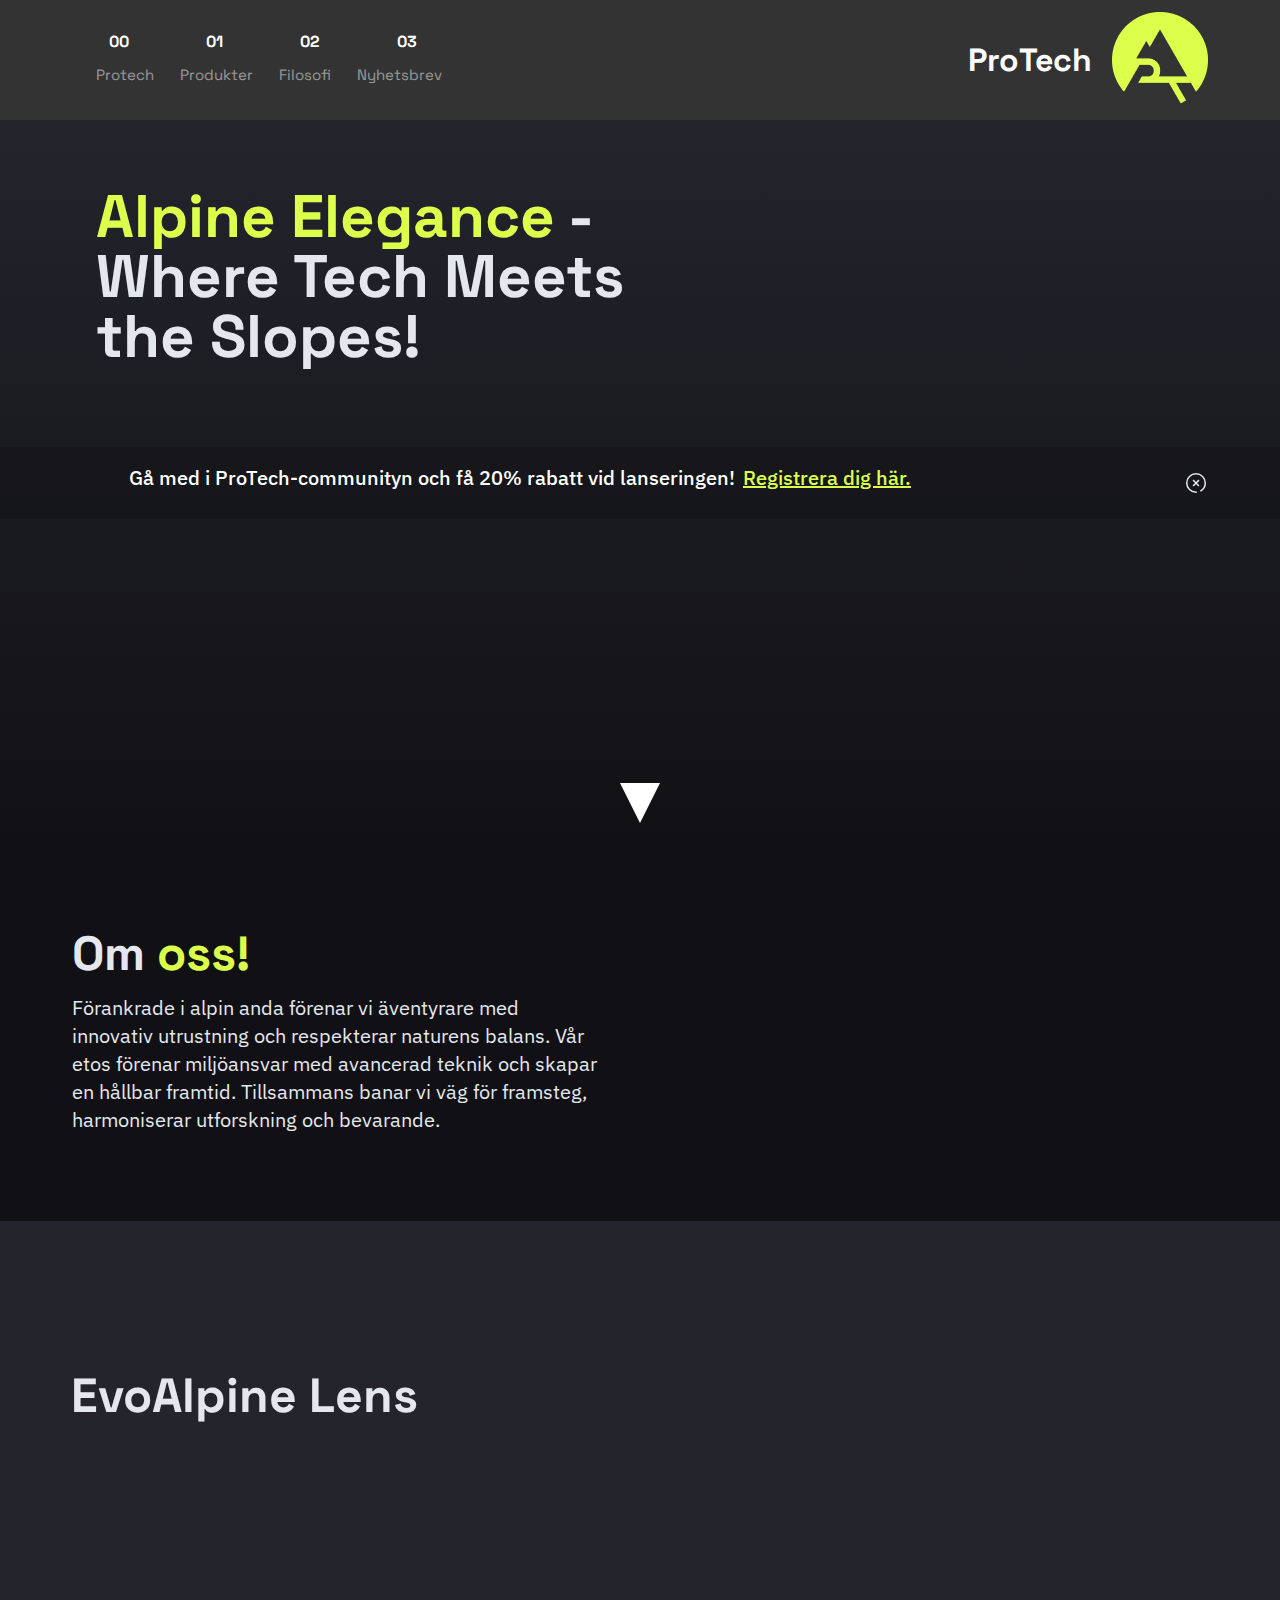
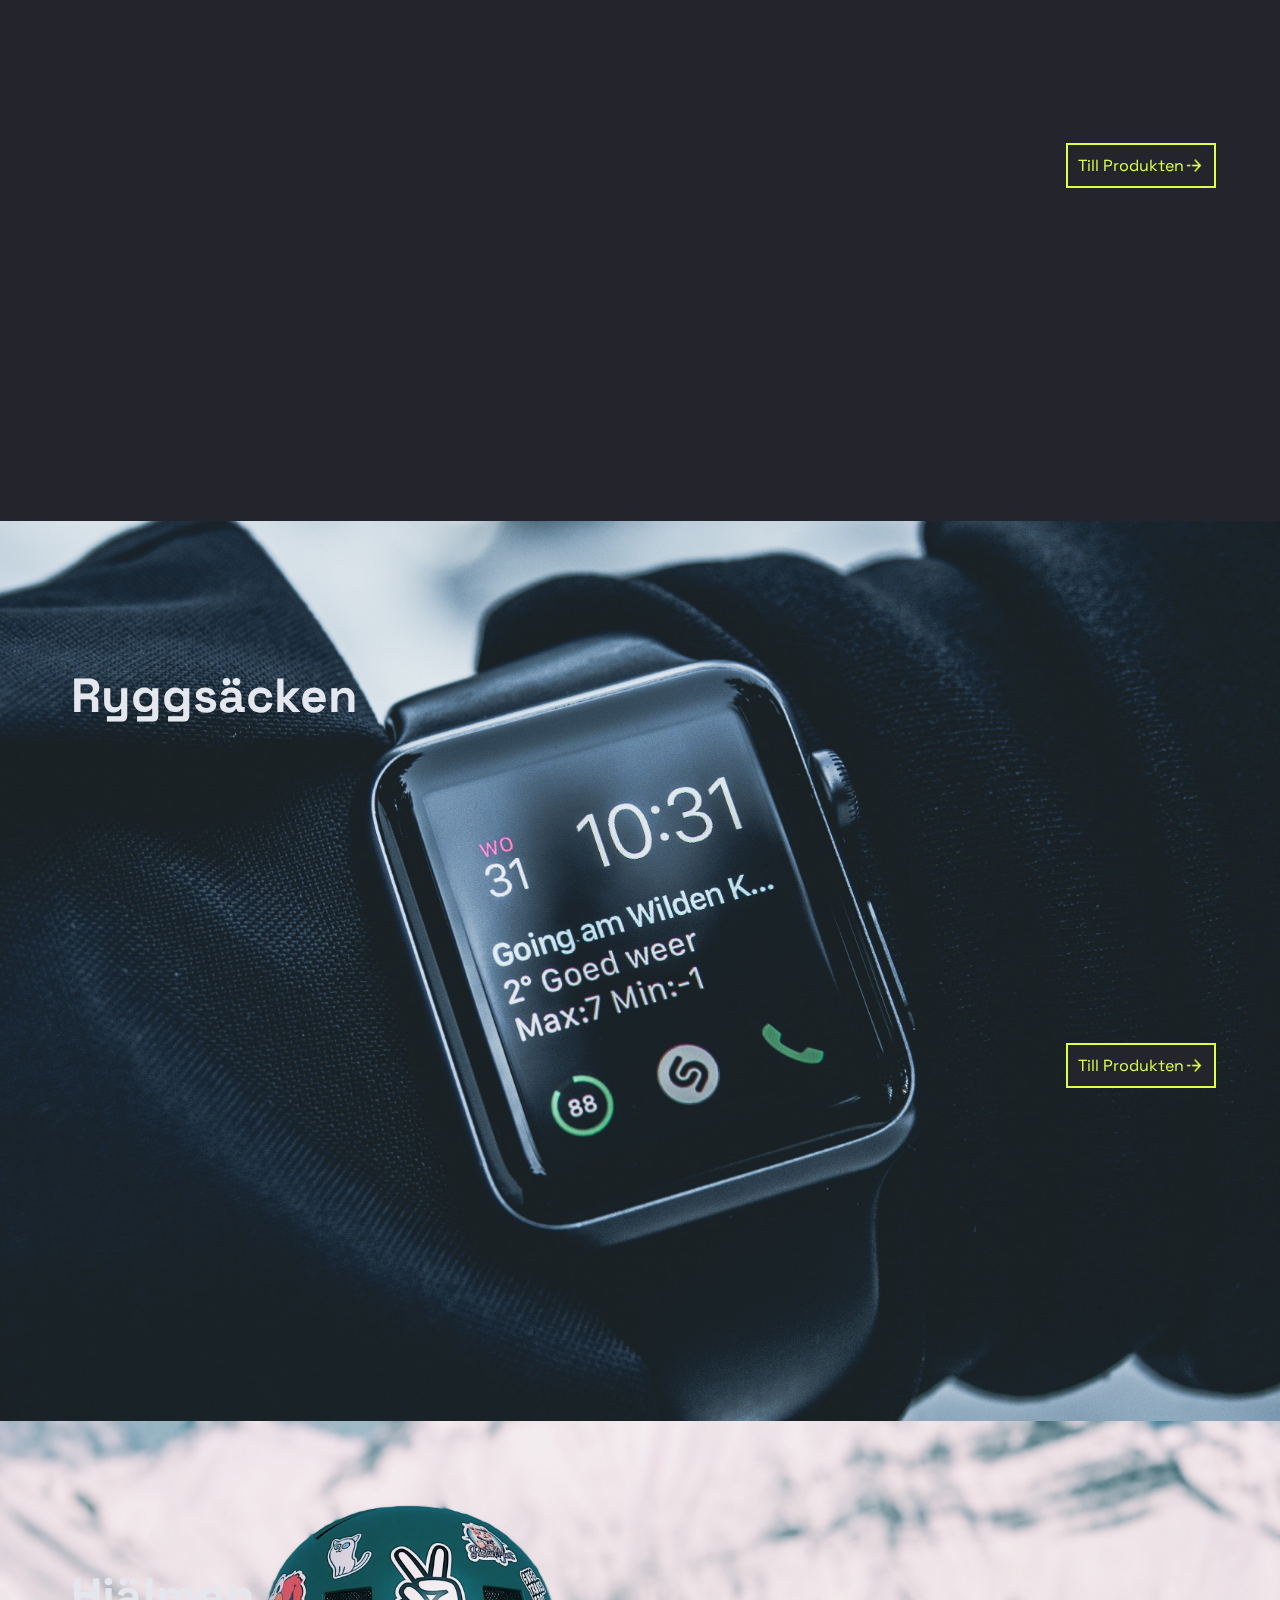
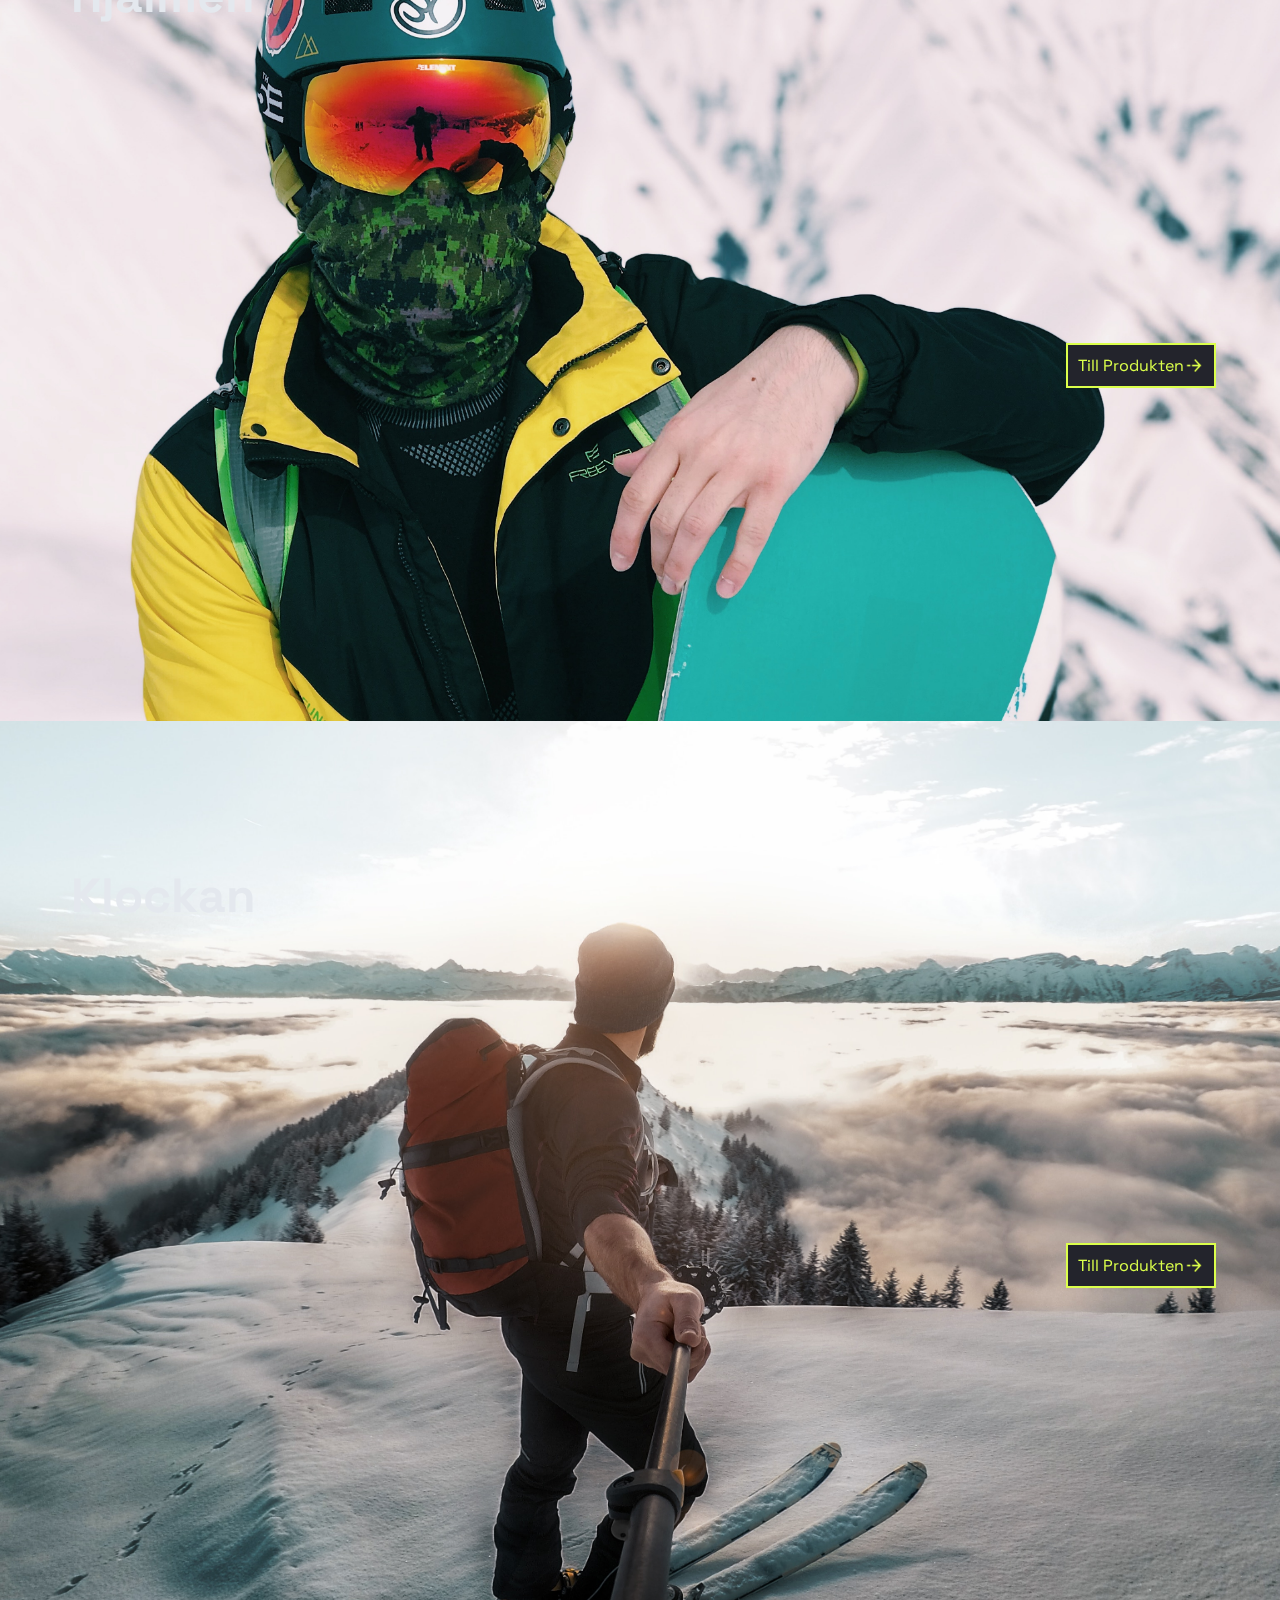
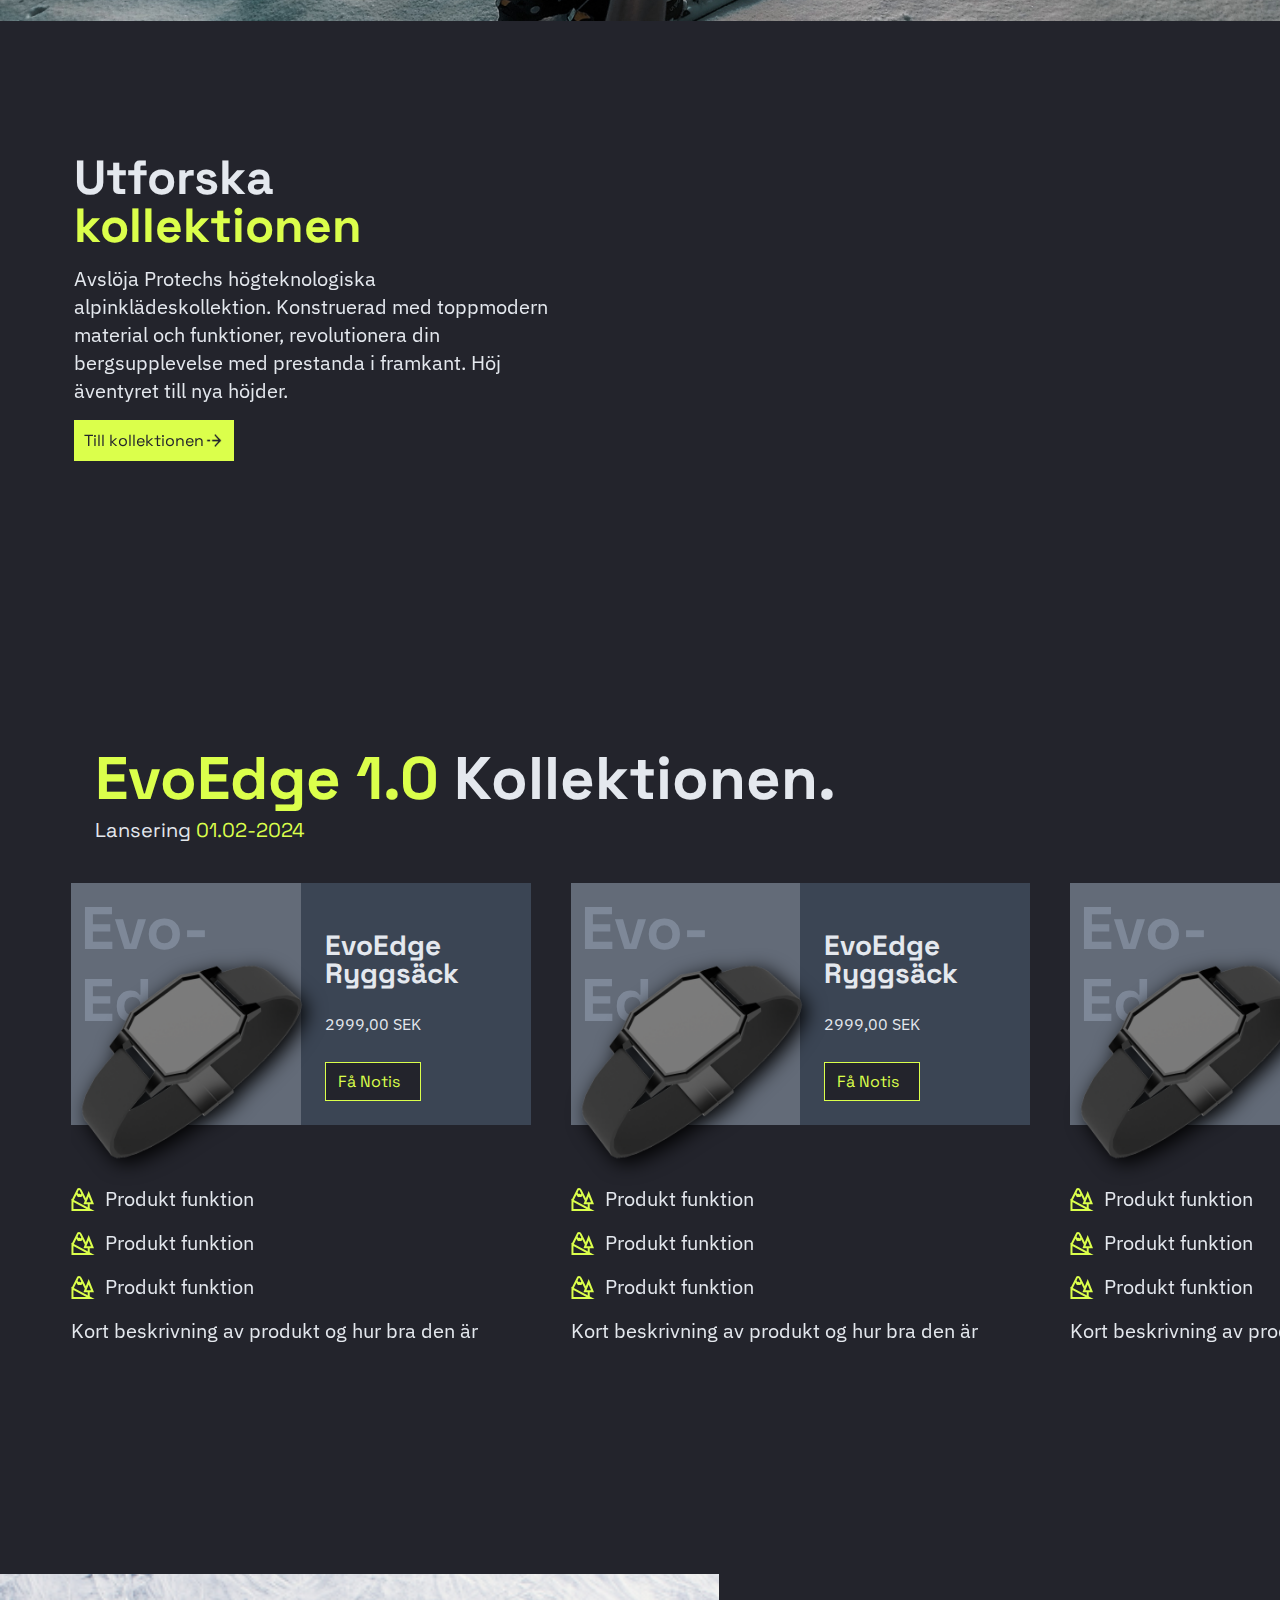
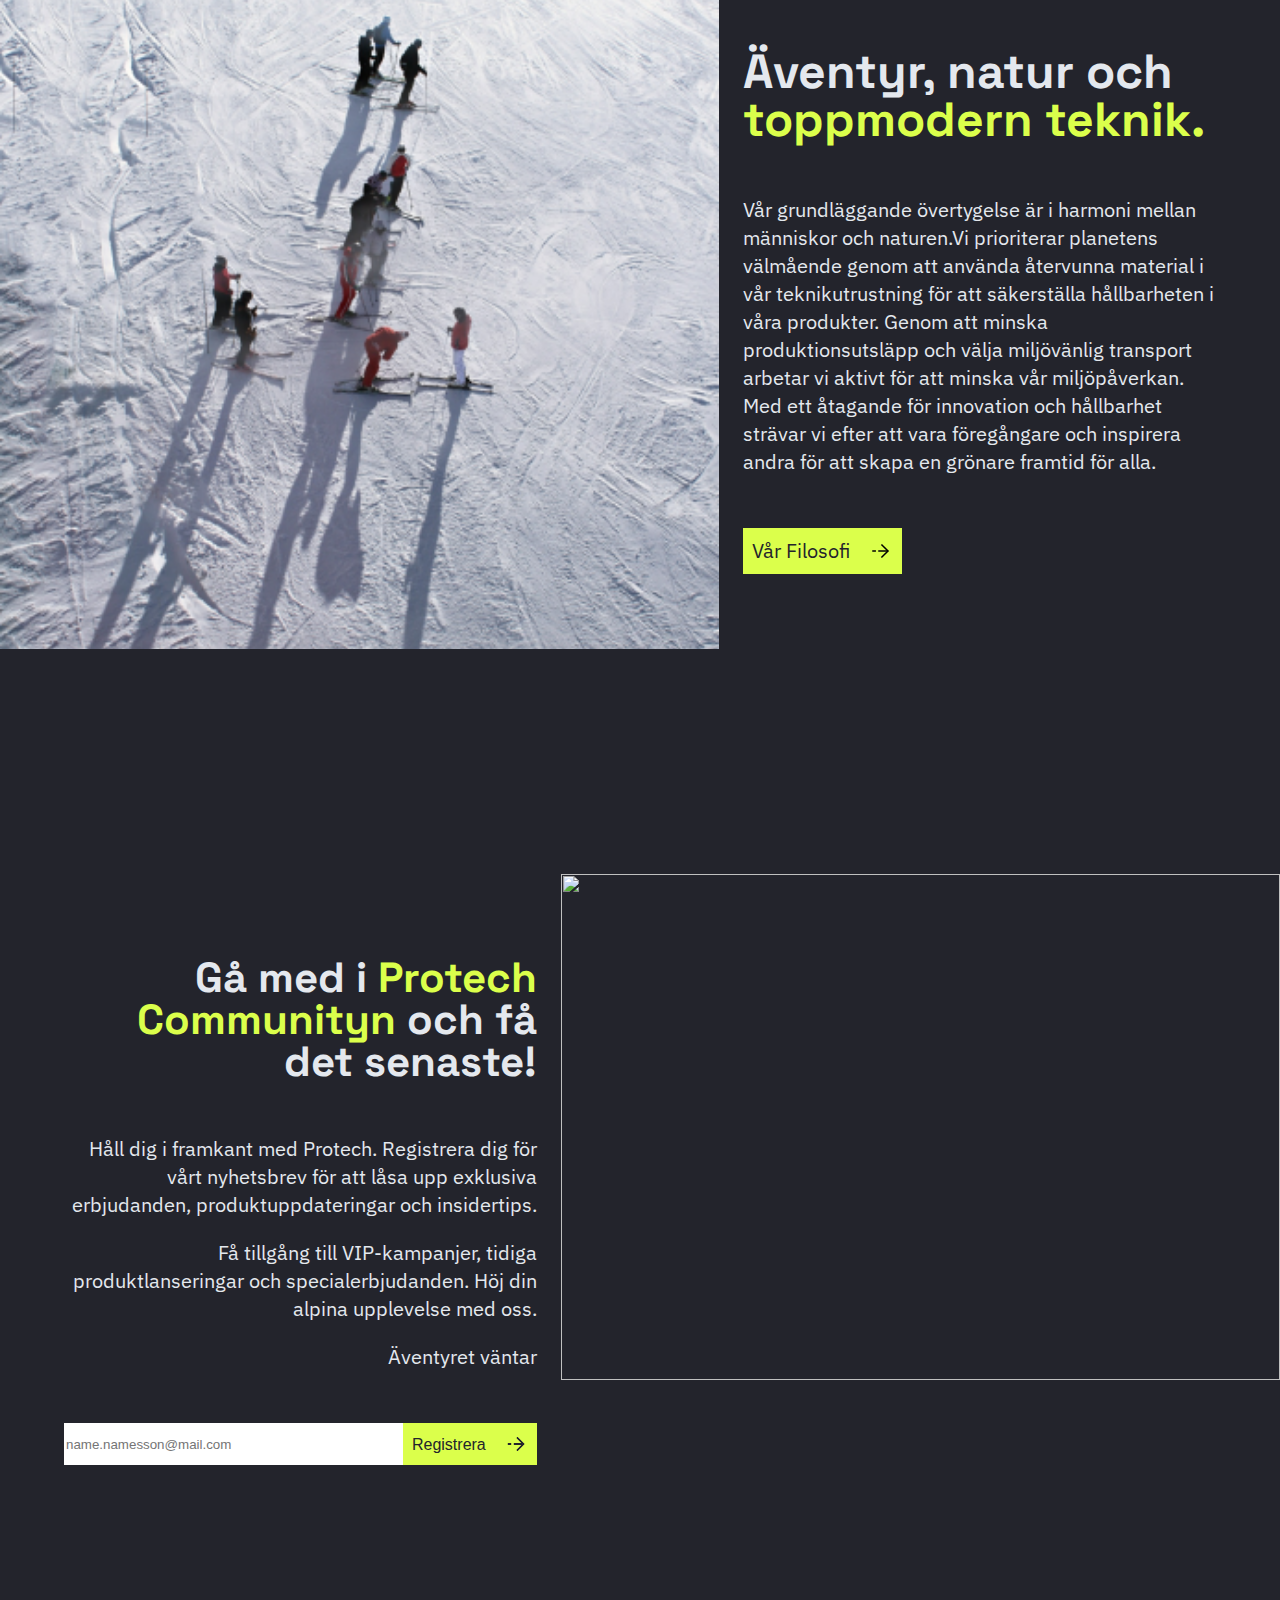
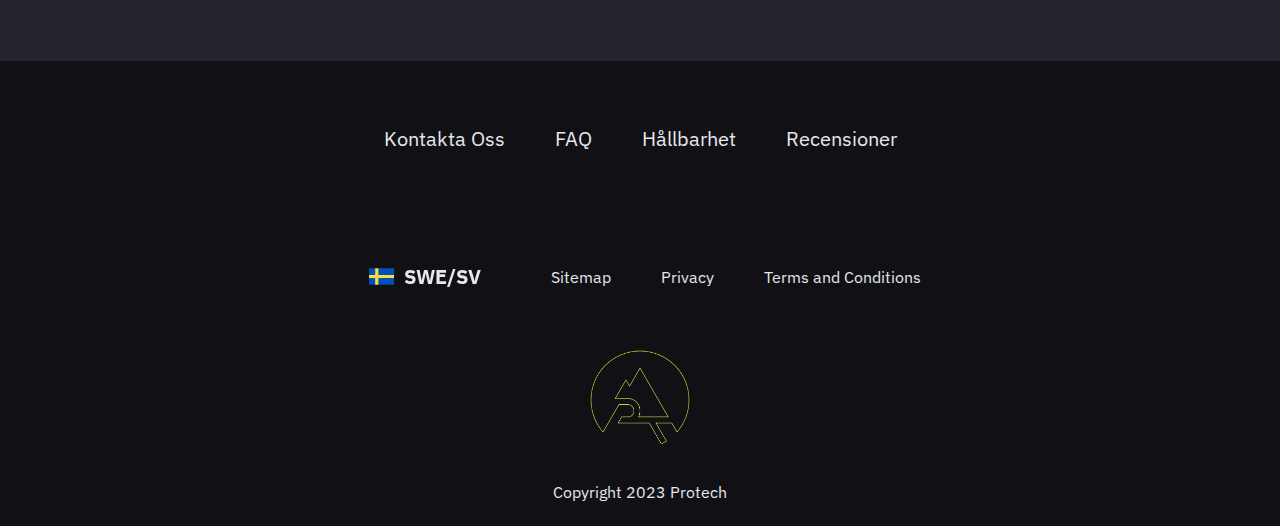
==== commit 75849b3c: "fixed buttons and nav things" ====
--- a/index.html
+++ b/index.html
@@ -27,7 +27,7 @@
     />
     <title>Pro-Tech</title>
   </head>
-  <body>
+  <body id="body">
     <div class="header"></div>
     <header class="sticky-nav" id="sticky-nav">
       <div class="headerlogo" id="headerlogo">
@@ -104,25 +104,25 @@
         för framsteg, harmoniserar utforskning och bevarande.
       </div>
     </div>
-    <div class="slidey-images">
+    <div class="slidey-images" id="slidey-images">
       <div class="image-card goggles">
-        <h2 class="producth2">Glasögonen</h2>
+        <h2 class="producth2">EvoAlpine Lens</h2>
         <div class="button-container">
-          <h2>Glasögonen</h2>
+          <h2>EvoAlpine Lens</h2>
           <a href="#">
             <div class="empty-button">
-              Till produkten <img src="images/arrow-right.png" alt="" />
+              Till Produkten <img src="images/arrow-right.png" alt="" />
             </div>
           </a>
         </div>
       </div>
       <div class="image-card watch">
-        <h2 class="producth2">Klockan</h2>
+        <h2 class="producth2">Ryggsäcken</h2>
         <div class="button-container">
-          <h2>Klockan</h2>
+          <h2>Evo AltitudeConnect</h2>
           <a href="#">
             <div class="empty-button">
-              Till produkten <img src="images/arrow-right.png" alt="" />
+              Till Produkten <img src="images/arrow-right.png" alt="" />
             </div>
           </a>
         </div>
@@ -130,21 +130,21 @@
       <div class="image-card helmet">
         <h2 class="producth2">Hjälmen</h2>
         <div class="button-container">
-          <h2>Hjälmen</h2>
+          <h2>Evo AlpineProtect</h2>
           <a href="#">
             <div class="empty-button">
-              Till produkten <img src="images/arrow-right.png" alt="" />
+              Till Produkten <img src="images/arrow-right.png" alt="" />
             </div>
           </a>
         </div>
       </div>
       <div class="image-card backpack">
-        <h2 class="producth2">Lampan</h2>
+        <h2 class="producth2">Klockan</h2>
         <div class="button-container">
-          <h2>Lampan</h2>
+          <h2>Evo AlpineTrek</h2>
           <a href="#">
             <div class="empty-button">
-              Till produkten <img src="images/arrow-right.png" alt="" />
+              Till Produkten <img src="images/arrow-right.png" alt="" />
             </div>
           </a>
         </div>
@@ -191,16 +191,13 @@
                   <div class="bottom-text">Edge</div>
                   <img
                     class="floating-image"
-                    src="images/LampCarousel.png"
+                    src="images/watchnobg.png"
                     alt=""
                   />
                 </div>
                 <div class="card-bottom">
-                  <div class="product-name">
-                    EvoEdge<br />
-                    Lampa
-                  </div>
-                  <div class="product-price">3999,00 SEK</div>
+                  <div class="product-name">EvoEdge Ryggsäck</div>
+                  <div class="product-price">2999,00 SEK</div>
                   <div class="product-button">
                     <div class="product-button-text">Få Notis</div>
                     <i class="fa-regular fa-bell"></i>
@@ -247,95 +244,92 @@
                       stroke-miterlimit="10"
                     />
                   </svg>
-                  <div class="bulletpoint-text">30,000 mAH battery</div>
-                </div>
-                <div class="bulletpoint">
-                  <svg
-                    xmlns="http://www.w3.org/2000/svg"
-                    width="24"
-                    height="25"
-                    viewBox="0 0 24 25"
-                    fill="none"
-                  >
-                    <path
-                      d="M19.6066 23.0009H1.47656V13.4609L19.6066 23.0009Z"
-                      stroke="#DBFF4B"
-                      stroke-width="2"
-                      stroke-miterlimit="10"
-                    />
-                    <path
-                      d="M1.47656 13.5L6.77656 2.84004C6.90363 2.586 7.09933 2.37265 7.34148 2.22418C7.58362 2.07571 7.86253 1.99806 8.14656 2.00004C8.43431 1.99837 8.71647 2.0795 8.95938 2.23376C9.20229 2.38802 9.39571 2.60889 9.51656 2.87004L14.9966 13.68"
-                      stroke="#DBFF4B"
-                      stroke-width="2"
-                      stroke-miterlimit="10"
-                    />
-                    <path
-                      d="M5.28906 5.82031L7.20906 8.68031L8.15906 7.73031L10.0691 8.68031L11.4291 6.87031"
-                      stroke="#DBFF4B"
-                      stroke-width="2"
-                      stroke-miterlimit="10"
-                    />
-                    <path
-                      d="M21.5206 16.3195H13.8906L17.7006 6.76953L21.5206 16.3195Z"
-                      stroke="#DBFF4B"
-                      stroke-width="2"
-                      stroke-miterlimit="10"
-                    />
-                    <path
-                      d="M17.7031 16.3203V22.0503"
-                      stroke="#DBFF4B"
-                      stroke-width="2"
-                      stroke-miterlimit="10"
-                    />
-                  </svg>
-                  <div class="bulletpoint-text">USB-C Charging Port</div>
-                </div>
-                <div class="bulletpoint">
-                  <svg
-                    xmlns="http://www.w3.org/2000/svg"
-                    width="24"
-                    height="25"
-                    viewBox="0 0 24 25"
-                    fill="none"
-                  >
-                    <path
-                      d="M19.6066 23.0009H1.47656V13.4609L19.6066 23.0009Z"
-                      stroke="#DBFF4B"
-                      stroke-width="2"
-                      stroke-miterlimit="10"
-                    />
-                    <path
-                      d="M1.47656 13.5L6.77656 2.84004C6.90363 2.586 7.09933 2.37265 7.34148 2.22418C7.58362 2.07571 7.86253 1.99806 8.14656 2.00004C8.43431 1.99837 8.71647 2.0795 8.95938 2.23376C9.20229 2.38802 9.39571 2.60889 9.51656 2.87004L14.9966 13.68"
-                      stroke="#DBFF4B"
-                      stroke-width="2"
-                      stroke-miterlimit="10"
-                    />
-                    <path
-                      d="M5.28906 5.82031L7.20906 8.68031L8.15906 7.73031L10.0691 8.68031L11.4291 6.87031"
-                      stroke="#DBFF4B"
-                      stroke-width="2"
-                      stroke-miterlimit="10"
-                    />
-                    <path
-                      d="M21.5206 16.3195H13.8906L17.7006 6.76953L21.5206 16.3195Z"
-                      stroke="#DBFF4B"
-                      stroke-width="2"
-                      stroke-miterlimit="10"
-                    />
-                    <path
-                      d="M17.7031 16.3203V22.0503"
-                      stroke="#DBFF4B"
-                      stroke-width="2"
-                      stroke-miterlimit="10"
-                    />
-                  </svg>
-                  <div class="bulletpoint-text">Solar Panel Charging</div>
+                  <div class="bulletpoint-text">Produkt funktion</div>
+                </div>
+                <div class="bulletpoint">
+                  <svg
+                    xmlns="http://www.w3.org/2000/svg"
+                    width="24"
+                    height="25"
+                    viewBox="0 0 24 25"
+                    fill="none"
+                  >
+                    <path
+                      d="M19.6066 23.0009H1.47656V13.4609L19.6066 23.0009Z"
+                      stroke="#DBFF4B"
+                      stroke-width="2"
+                      stroke-miterlimit="10"
+                    />
+                    <path
+                      d="M1.47656 13.5L6.77656 2.84004C6.90363 2.586 7.09933 2.37265 7.34148 2.22418C7.58362 2.07571 7.86253 1.99806 8.14656 2.00004C8.43431 1.99837 8.71647 2.0795 8.95938 2.23376C9.20229 2.38802 9.39571 2.60889 9.51656 2.87004L14.9966 13.68"
+                      stroke="#DBFF4B"
+                      stroke-width="2"
+                      stroke-miterlimit="10"
+                    />
+                    <path
+                      d="M5.28906 5.82031L7.20906 8.68031L8.15906 7.73031L10.0691 8.68031L11.4291 6.87031"
+                      stroke="#DBFF4B"
+                      stroke-width="2"
+                      stroke-miterlimit="10"
+                    />
+                    <path
+                      d="M21.5206 16.3195H13.8906L17.7006 6.76953L21.5206 16.3195Z"
+                      stroke="#DBFF4B"
+                      stroke-width="2"
+                      stroke-miterlimit="10"
+                    />
+                    <path
+                      d="M17.7031 16.3203V22.0503"
+                      stroke="#DBFF4B"
+                      stroke-width="2"
+                      stroke-miterlimit="10"
+                    />
+                  </svg>
+                  <div class="bulletpoint-text">Produkt funktion</div>
+                </div>
+                <div class="bulletpoint">
+                  <svg
+                    xmlns="http://www.w3.org/2000/svg"
+                    width="24"
+                    height="25"
+                    viewBox="0 0 24 25"
+                    fill="none"
+                  >
+                    <path
+                      d="M19.6066 23.0009H1.47656V13.4609L19.6066 23.0009Z"
+                      stroke="#DBFF4B"
+                      stroke-width="2"
+                      stroke-miterlimit="10"
+                    />
+                    <path
+                      d="M1.47656 13.5L6.77656 2.84004C6.90363 2.586 7.09933 2.37265 7.34148 2.22418C7.58362 2.07571 7.86253 1.99806 8.14656 2.00004C8.43431 1.99837 8.71647 2.0795 8.95938 2.23376C9.20229 2.38802 9.39571 2.60889 9.51656 2.87004L14.9966 13.68"
+                      stroke="#DBFF4B"
+                      stroke-width="2"
+                      stroke-miterlimit="10"
+                    />
+                    <path
+                      d="M5.28906 5.82031L7.20906 8.68031L8.15906 7.73031L10.0691 8.68031L11.4291 6.87031"
+                      stroke="#DBFF4B"
+                      stroke-width="2"
+                      stroke-miterlimit="10"
+                    />
+                    <path
+                      d="M21.5206 16.3195H13.8906L17.7006 6.76953L21.5206 16.3195Z"
+                      stroke="#DBFF4B"
+                      stroke-width="2"
+                      stroke-miterlimit="10"
+                    />
+                    <path
+                      d="M17.7031 16.3203V22.0503"
+                      stroke="#DBFF4B"
+                      stroke-width="2"
+                      stroke-miterlimit="10"
+                    />
+                  </svg>
+                  <div class="bulletpoint-text">Produkt funktion</div>
                 </div>
                 <div class="card-wrapper-bottom-text">
-                  Alpine Survival Lamp, ett oumbärligt bergsäventyrsverktyg med
-                  kraftfullt 30 000 mAh batteri, USB-C laddningsport och
-                  solcellspanel för pålitlig belysning och miljövänlig energi i
-                  alpina utmaningar.
+                  Kort beskrivning av produkt og hur bra den är
                 </div>
               </div>
             </div>
@@ -346,16 +340,13 @@
                   <div class="bottom-text">Edge</div>
                   <img
                     class="floating-image"
-                    src="images/ClockCarousel.png"
+                    src="images/watchnobg.png"
                     alt=""
                   />
                 </div>
                 <div class="card-bottom">
-                  <div class="product-name">
-                    EvoEdge<br />
-                    Klocka
-                  </div>
-                  <div class="product-price">10999,00 SEK</div>
+                  <div class="product-name">EvoEdge Ryggsäck</div>
+                  <div class="product-price">2999,00 SEK</div>
                   <div class="product-button">
                     <div class="product-button-text">Få Notis</div>
                     <i class="fa-regular fa-bell"></i>
@@ -402,95 +393,92 @@
                       stroke-miterlimit="10"
                     />
                   </svg>
-                  <div class="bulletpoint-text">Topography Hologram</div>
-                </div>
-                <div class="bulletpoint">
-                  <svg
-                    xmlns="http://www.w3.org/2000/svg"
-                    width="24"
-                    height="25"
-                    viewBox="0 0 24 25"
-                    fill="none"
-                  >
-                    <path
-                      d="M19.6066 23.0009H1.47656V13.4609L19.6066 23.0009Z"
-                      stroke="#DBFF4B"
-                      stroke-width="2"
-                      stroke-miterlimit="10"
-                    />
-                    <path
-                      d="M1.47656 13.5L6.77656 2.84004C6.90363 2.586 7.09933 2.37265 7.34148 2.22418C7.58362 2.07571 7.86253 1.99806 8.14656 2.00004C8.43431 1.99837 8.71647 2.0795 8.95938 2.23376C9.20229 2.38802 9.39571 2.60889 9.51656 2.87004L14.9966 13.68"
-                      stroke="#DBFF4B"
-                      stroke-width="2"
-                      stroke-miterlimit="10"
-                    />
-                    <path
-                      d="M5.28906 5.82031L7.20906 8.68031L8.15906 7.73031L10.0691 8.68031L11.4291 6.87031"
-                      stroke="#DBFF4B"
-                      stroke-width="2"
-                      stroke-miterlimit="10"
-                    />
-                    <path
-                      d="M21.5206 16.3195H13.8906L17.7006 6.76953L21.5206 16.3195Z"
-                      stroke="#DBFF4B"
-                      stroke-width="2"
-                      stroke-miterlimit="10"
-                    />
-                    <path
-                      d="M17.7031 16.3203V22.0503"
-                      stroke="#DBFF4B"
-                      stroke-width="2"
-                      stroke-miterlimit="10"
-                    />
-                  </svg>
-                  <div class="bulletpoint-text">Battery Runtime of 45 days</div>
-                </div>
-                <div class="bulletpoint">
-                  <svg
-                    xmlns="http://www.w3.org/2000/svg"
-                    width="24"
-                    height="25"
-                    viewBox="0 0 24 25"
-                    fill="none"
-                  >
-                    <path
-                      d="M19.6066 23.0009H1.47656V13.4609L19.6066 23.0009Z"
-                      stroke="#DBFF4B"
-                      stroke-width="2"
-                      stroke-miterlimit="10"
-                    />
-                    <path
-                      d="M1.47656 13.5L6.77656 2.84004C6.90363 2.586 7.09933 2.37265 7.34148 2.22418C7.58362 2.07571 7.86253 1.99806 8.14656 2.00004C8.43431 1.99837 8.71647 2.0795 8.95938 2.23376C9.20229 2.38802 9.39571 2.60889 9.51656 2.87004L14.9966 13.68"
-                      stroke="#DBFF4B"
-                      stroke-width="2"
-                      stroke-miterlimit="10"
-                    />
-                    <path
-                      d="M5.28906 5.82031L7.20906 8.68031L8.15906 7.73031L10.0691 8.68031L11.4291 6.87031"
-                      stroke="#DBFF4B"
-                      stroke-width="2"
-                      stroke-miterlimit="10"
-                    />
-                    <path
-                      d="M21.5206 16.3195H13.8906L17.7006 6.76953L21.5206 16.3195Z"
-                      stroke="#DBFF4B"
-                      stroke-width="2"
-                      stroke-miterlimit="10"
-                    />
-                    <path
-                      d="M17.7031 16.3203V22.0503"
-                      stroke="#DBFF4B"
-                      stroke-width="2"
-                      stroke-miterlimit="10"
-                    />
-                  </svg>
-                  <div class="bulletpoint-text">Altitude Meter</div>
+                  <div class="bulletpoint-text">Produkt funktion</div>
+                </div>
+                <div class="bulletpoint">
+                  <svg
+                    xmlns="http://www.w3.org/2000/svg"
+                    width="24"
+                    height="25"
+                    viewBox="0 0 24 25"
+                    fill="none"
+                  >
+                    <path
+                      d="M19.6066 23.0009H1.47656V13.4609L19.6066 23.0009Z"
+                      stroke="#DBFF4B"
+                      stroke-width="2"
+                      stroke-miterlimit="10"
+                    />
+                    <path
+                      d="M1.47656 13.5L6.77656 2.84004C6.90363 2.586 7.09933 2.37265 7.34148 2.22418C7.58362 2.07571 7.86253 1.99806 8.14656 2.00004C8.43431 1.99837 8.71647 2.0795 8.95938 2.23376C9.20229 2.38802 9.39571 2.60889 9.51656 2.87004L14.9966 13.68"
+                      stroke="#DBFF4B"
+                      stroke-width="2"
+                      stroke-miterlimit="10"
+                    />
+                    <path
+                      d="M5.28906 5.82031L7.20906 8.68031L8.15906 7.73031L10.0691 8.68031L11.4291 6.87031"
+                      stroke="#DBFF4B"
+                      stroke-width="2"
+                      stroke-miterlimit="10"
+                    />
+                    <path
+                      d="M21.5206 16.3195H13.8906L17.7006 6.76953L21.5206 16.3195Z"
+                      stroke="#DBFF4B"
+                      stroke-width="2"
+                      stroke-miterlimit="10"
+                    />
+                    <path
+                      d="M17.7031 16.3203V22.0503"
+                      stroke="#DBFF4B"
+                      stroke-width="2"
+                      stroke-miterlimit="10"
+                    />
+                  </svg>
+                  <div class="bulletpoint-text">Produkt funktion</div>
+                </div>
+                <div class="bulletpoint">
+                  <svg
+                    xmlns="http://www.w3.org/2000/svg"
+                    width="24"
+                    height="25"
+                    viewBox="0 0 24 25"
+                    fill="none"
+                  >
+                    <path
+                      d="M19.6066 23.0009H1.47656V13.4609L19.6066 23.0009Z"
+                      stroke="#DBFF4B"
+                      stroke-width="2"
+                      stroke-miterlimit="10"
+                    />
+                    <path
+                      d="M1.47656 13.5L6.77656 2.84004C6.90363 2.586 7.09933 2.37265 7.34148 2.22418C7.58362 2.07571 7.86253 1.99806 8.14656 2.00004C8.43431 1.99837 8.71647 2.0795 8.95938 2.23376C9.20229 2.38802 9.39571 2.60889 9.51656 2.87004L14.9966 13.68"
+                      stroke="#DBFF4B"
+                      stroke-width="2"
+                      stroke-miterlimit="10"
+                    />
+                    <path
+                      d="M5.28906 5.82031L7.20906 8.68031L8.15906 7.73031L10.0691 8.68031L11.4291 6.87031"
+                      stroke="#DBFF4B"
+                      stroke-width="2"
+                      stroke-miterlimit="10"
+                    />
+                    <path
+                      d="M21.5206 16.3195H13.8906L17.7006 6.76953L21.5206 16.3195Z"
+                      stroke="#DBFF4B"
+                      stroke-width="2"
+                      stroke-miterlimit="10"
+                    />
+                    <path
+                      d="M17.7031 16.3203V22.0503"
+                      stroke="#DBFF4B"
+                      stroke-width="2"
+                      stroke-miterlimit="10"
+                    />
+                  </svg>
+                  <div class="bulletpoint-text">Produkt funktion</div>
                 </div>
                 <div class="card-wrapper-bottom-text">
-                  Presenting the Smartwatch Explorer: Navigate with Topography
-                  Hologram, enjoy extended battery life, track altitude, and
-                  monitor speed. Your ideal companion for adventures, ensuring
-                  seamless exploration.
+                  Kort beskrivning av produkt og hur bra den är
                 </div>
               </div>
             </div>
@@ -501,16 +489,13 @@
                   <div class="bottom-text">Edge</div>
                   <img
                     class="floating-image"
-                    src="images/HelmetCarousel.png"
+                    src="images/watchnobg.png"
                     alt=""
                   />
                 </div>
                 <div class="card-bottom">
-                  <div class="product-name">
-                    EvoEdge<br />
-                    Hjälm
-                  </div>
-                  <div class="product-price">5999,00 SEK</div>
+                  <div class="product-name">EvoEdge Ryggsäck</div>
+                  <div class="product-price">2999,00 SEK</div>
                   <div class="product-button">
                     <div class="product-button-text">Få Notis</div>
                     <i class="fa-regular fa-bell"></i>
@@ -557,95 +542,92 @@
                       stroke-miterlimit="10"
                     />
                   </svg>
-                  <div class="bulletpoint-text">Ljudsystem</div>
-                </div>
-                <div class="bulletpoint">
-                  <svg
-                    xmlns="http://www.w3.org/2000/svg"
-                    width="24"
-                    height="25"
-                    viewBox="0 0 24 25"
-                    fill="none"
-                  >
-                    <path
-                      d="M19.6066 23.0009H1.47656V13.4609L19.6066 23.0009Z"
-                      stroke="#DBFF4B"
-                      stroke-width="2"
-                      stroke-miterlimit="10"
-                    />
-                    <path
-                      d="M1.47656 13.5L6.77656 2.84004C6.90363 2.586 7.09933 2.37265 7.34148 2.22418C7.58362 2.07571 7.86253 1.99806 8.14656 2.00004C8.43431 1.99837 8.71647 2.0795 8.95938 2.23376C9.20229 2.38802 9.39571 2.60889 9.51656 2.87004L14.9966 13.68"
-                      stroke="#DBFF4B"
-                      stroke-width="2"
-                      stroke-miterlimit="10"
-                    />
-                    <path
-                      d="M5.28906 5.82031L7.20906 8.68031L8.15906 7.73031L10.0691 8.68031L11.4291 6.87031"
-                      stroke="#DBFF4B"
-                      stroke-width="2"
-                      stroke-miterlimit="10"
-                    />
-                    <path
-                      d="M21.5206 16.3195H13.8906L17.7006 6.76953L21.5206 16.3195Z"
-                      stroke="#DBFF4B"
-                      stroke-width="2"
-                      stroke-miterlimit="10"
-                    />
-                    <path
-                      d="M17.7031 16.3203V22.0503"
-                      stroke="#DBFF4B"
-                      stroke-width="2"
-                      stroke-miterlimit="10"
-                    />
-                  </svg>
-                  <div class="bulletpoint-text">Stötskydd</div>
-                </div>
-                <div class="bulletpoint">
-                  <svg
-                    xmlns="http://www.w3.org/2000/svg"
-                    width="24"
-                    height="25"
-                    viewBox="0 0 24 25"
-                    fill="none"
-                  >
-                    <path
-                      d="M19.6066 23.0009H1.47656V13.4609L19.6066 23.0009Z"
-                      stroke="#DBFF4B"
-                      stroke-width="2"
-                      stroke-miterlimit="10"
-                    />
-                    <path
-                      d="M1.47656 13.5L6.77656 2.84004C6.90363 2.586 7.09933 2.37265 7.34148 2.22418C7.58362 2.07571 7.86253 1.99806 8.14656 2.00004C8.43431 1.99837 8.71647 2.0795 8.95938 2.23376C9.20229 2.38802 9.39571 2.60889 9.51656 2.87004L14.9966 13.68"
-                      stroke="#DBFF4B"
-                      stroke-width="2"
-                      stroke-miterlimit="10"
-                    />
-                    <path
-                      d="M5.28906 5.82031L7.20906 8.68031L8.15906 7.73031L10.0691 8.68031L11.4291 6.87031"
-                      stroke="#DBFF4B"
-                      stroke-width="2"
-                      stroke-miterlimit="10"
-                    />
-                    <path
-                      d="M21.5206 16.3195H13.8906L17.7006 6.76953L21.5206 16.3195Z"
-                      stroke="#DBFF4B"
-                      stroke-width="2"
-                      stroke-miterlimit="10"
-                    />
-                    <path
-                      d="M17.7031 16.3203V22.0503"
-                      stroke="#DBFF4B"
-                      stroke-width="2"
-                      stroke-miterlimit="10"
-                    />
-                  </svg>
-                  <div class="bulletpoint-text">Justerbar Passform</div>
+                  <div class="bulletpoint-text">Produkt funktion</div>
+                </div>
+                <div class="bulletpoint">
+                  <svg
+                    xmlns="http://www.w3.org/2000/svg"
+                    width="24"
+                    height="25"
+                    viewBox="0 0 24 25"
+                    fill="none"
+                  >
+                    <path
+                      d="M19.6066 23.0009H1.47656V13.4609L19.6066 23.0009Z"
+                      stroke="#DBFF4B"
+                      stroke-width="2"
+                      stroke-miterlimit="10"
+                    />
+                    <path
+                      d="M1.47656 13.5L6.77656 2.84004C6.90363 2.586 7.09933 2.37265 7.34148 2.22418C7.58362 2.07571 7.86253 1.99806 8.14656 2.00004C8.43431 1.99837 8.71647 2.0795 8.95938 2.23376C9.20229 2.38802 9.39571 2.60889 9.51656 2.87004L14.9966 13.68"
+                      stroke="#DBFF4B"
+                      stroke-width="2"
+                      stroke-miterlimit="10"
+                    />
+                    <path
+                      d="M5.28906 5.82031L7.20906 8.68031L8.15906 7.73031L10.0691 8.68031L11.4291 6.87031"
+                      stroke="#DBFF4B"
+                      stroke-width="2"
+                      stroke-miterlimit="10"
+                    />
+                    <path
+                      d="M21.5206 16.3195H13.8906L17.7006 6.76953L21.5206 16.3195Z"
+                      stroke="#DBFF4B"
+                      stroke-width="2"
+                      stroke-miterlimit="10"
+                    />
+                    <path
+                      d="M17.7031 16.3203V22.0503"
+                      stroke="#DBFF4B"
+                      stroke-width="2"
+                      stroke-miterlimit="10"
+                    />
+                  </svg>
+                  <div class="bulletpoint-text">Produkt funktion</div>
+                </div>
+                <div class="bulletpoint">
+                  <svg
+                    xmlns="http://www.w3.org/2000/svg"
+                    width="24"
+                    height="25"
+                    viewBox="0 0 24 25"
+                    fill="none"
+                  >
+                    <path
+                      d="M19.6066 23.0009H1.47656V13.4609L19.6066 23.0009Z"
+                      stroke="#DBFF4B"
+                      stroke-width="2"
+                      stroke-miterlimit="10"
+                    />
+                    <path
+                      d="M1.47656 13.5L6.77656 2.84004C6.90363 2.586 7.09933 2.37265 7.34148 2.22418C7.58362 2.07571 7.86253 1.99806 8.14656 2.00004C8.43431 1.99837 8.71647 2.0795 8.95938 2.23376C9.20229 2.38802 9.39571 2.60889 9.51656 2.87004L14.9966 13.68"
+                      stroke="#DBFF4B"
+                      stroke-width="2"
+                      stroke-miterlimit="10"
+                    />
+                    <path
+                      d="M5.28906 5.82031L7.20906 8.68031L8.15906 7.73031L10.0691 8.68031L11.4291 6.87031"
+                      stroke="#DBFF4B"
+                      stroke-width="2"
+                      stroke-miterlimit="10"
+                    />
+                    <path
+                      d="M21.5206 16.3195H13.8906L17.7006 6.76953L21.5206 16.3195Z"
+                      stroke="#DBFF4B"
+                      stroke-width="2"
+                      stroke-miterlimit="10"
+                    />
+                    <path
+                      d="M17.7031 16.3203V22.0503"
+                      stroke="#DBFF4B"
+                      stroke-width="2"
+                      stroke-miterlimit="10"
+                    />
+                  </svg>
+                  <div class="bulletpoint-text">Produkt funktion</div>
                 </div>
                 <div class="card-wrapper-bottom-text">
-                  Introducing the Protective Helmet: Impact Protection with
-                  built-in shock-absorbing tech minimizes head injury risks.
-                  Enjoy an Adjustable Fit for comfort and safety. Enhanced with
-                  an audio system for immersive sound.
+                  Kort beskrivning av produkt og hur bra den är
                 </div>
               </div>
             </div>
@@ -656,16 +638,13 @@
                   <div class="bottom-text">Edge</div>
                   <img
                     class="floating-image"
-                    src="images/GogglesCarousel.png"
+                    src="images/watchnobg.png"
                     alt=""
                   />
                 </div>
                 <div class="card-bottom">
-                  <div class="product-name">
-                    EvoEdge<br />
-                    Glasögon
-                  </div>
-                  <div class="product-price">23999,00 SEK</div>
+                  <div class="product-name">EvoEdge Ryggsäck</div>
+                  <div class="product-price">2999,00 SEK</div>
                   <div class="product-button">
                     <div class="product-button-text">Få Notis</div>
                     <i class="fa-regular fa-bell"></i>
@@ -712,96 +691,92 @@
                       stroke-miterlimit="10"
                     />
                   </svg>
-                  <div class="bulletpoint-text">Blind Spot Detection</div>
-                </div>
-                <div class="bulletpoint">
-                  <svg
-                    xmlns="http://www.w3.org/2000/svg"
-                    width="24"
-                    height="25"
-                    viewBox="0 0 24 25"
-                    fill="none"
-                  >
-                    <path
-                      d="M19.6066 23.0009H1.47656V13.4609L19.6066 23.0009Z"
-                      stroke="#DBFF4B"
-                      stroke-width="2"
-                      stroke-miterlimit="10"
-                    />
-                    <path
-                      d="M1.47656 13.5L6.77656 2.84004C6.90363 2.586 7.09933 2.37265 7.34148 2.22418C7.58362 2.07571 7.86253 1.99806 8.14656 2.00004C8.43431 1.99837 8.71647 2.0795 8.95938 2.23376C9.20229 2.38802 9.39571 2.60889 9.51656 2.87004L14.9966 13.68"
-                      stroke="#DBFF4B"
-                      stroke-width="2"
-                      stroke-miterlimit="10"
-                    />
-                    <path
-                      d="M5.28906 5.82031L7.20906 8.68031L8.15906 7.73031L10.0691 8.68031L11.4291 6.87031"
-                      stroke="#DBFF4B"
-                      stroke-width="2"
-                      stroke-miterlimit="10"
-                    />
-                    <path
-                      d="M21.5206 16.3195H13.8906L17.7006 6.76953L21.5206 16.3195Z"
-                      stroke="#DBFF4B"
-                      stroke-width="2"
-                      stroke-miterlimit="10"
-                    />
-                    <path
-                      d="M17.7031 16.3203V22.0503"
-                      stroke="#DBFF4B"
-                      stroke-width="2"
-                      stroke-miterlimit="10"
-                    />
-                  </svg>
-                  <div class="bulletpoint-text">Antifog-behandling</div>
-                </div>
-                <div class="bulletpoint">
-                  <svg
-                    xmlns="http://www.w3.org/2000/svg"
-                    width="24"
-                    height="25"
-                    viewBox="0 0 24 25"
-                    fill="none"
-                  >
-                    <path
-                      d="M19.6066 23.0009H1.47656V13.4609L19.6066 23.0009Z"
-                      stroke="#DBFF4B"
-                      stroke-width="2"
-                      stroke-miterlimit="10"
-                    />
-                    <path
-                      d="M1.47656 13.5L6.77656 2.84004C6.90363 2.586 7.09933 2.37265 7.34148 2.22418C7.58362 2.07571 7.86253 1.99806 8.14656 2.00004C8.43431 1.99837 8.71647 2.0795 8.95938 2.23376C9.20229 2.38802 9.39571 2.60889 9.51656 2.87004L14.9966 13.68"
-                      stroke="#DBFF4B"
-                      stroke-width="2"
-                      stroke-miterlimit="10"
-                    />
-                    <path
-                      d="M5.28906 5.82031L7.20906 8.68031L8.15906 7.73031L10.0691 8.68031L11.4291 6.87031"
-                      stroke="#DBFF4B"
-                      stroke-width="2"
-                      stroke-miterlimit="10"
-                    />
-                    <path
-                      d="M21.5206 16.3195H13.8906L17.7006 6.76953L21.5206 16.3195Z"
-                      stroke="#DBFF4B"
-                      stroke-width="2"
-                      stroke-miterlimit="10"
-                    />
-                    <path
-                      d="M17.7031 16.3203V22.0503"
-                      stroke="#DBFF4B"
-                      stroke-width="2"
-                      stroke-miterlimit="10"
-                    />
-                  </svg>
-                  <div class="bulletpoint-text">Ventilationssystem</div>
+                  <div class="bulletpoint-text">Produkt funktion</div>
+                </div>
+                <div class="bulletpoint">
+                  <svg
+                    xmlns="http://www.w3.org/2000/svg"
+                    width="24"
+                    height="25"
+                    viewBox="0 0 24 25"
+                    fill="none"
+                  >
+                    <path
+                      d="M19.6066 23.0009H1.47656V13.4609L19.6066 23.0009Z"
+                      stroke="#DBFF4B"
+                      stroke-width="2"
+                      stroke-miterlimit="10"
+                    />
+                    <path
+                      d="M1.47656 13.5L6.77656 2.84004C6.90363 2.586 7.09933 2.37265 7.34148 2.22418C7.58362 2.07571 7.86253 1.99806 8.14656 2.00004C8.43431 1.99837 8.71647 2.0795 8.95938 2.23376C9.20229 2.38802 9.39571 2.60889 9.51656 2.87004L14.9966 13.68"
+                      stroke="#DBFF4B"
+                      stroke-width="2"
+                      stroke-miterlimit="10"
+                    />
+                    <path
+                      d="M5.28906 5.82031L7.20906 8.68031L8.15906 7.73031L10.0691 8.68031L11.4291 6.87031"
+                      stroke="#DBFF4B"
+                      stroke-width="2"
+                      stroke-miterlimit="10"
+                    />
+                    <path
+                      d="M21.5206 16.3195H13.8906L17.7006 6.76953L21.5206 16.3195Z"
+                      stroke="#DBFF4B"
+                      stroke-width="2"
+                      stroke-miterlimit="10"
+                    />
+                    <path
+                      d="M17.7031 16.3203V22.0503"
+                      stroke="#DBFF4B"
+                      stroke-width="2"
+                      stroke-miterlimit="10"
+                    />
+                  </svg>
+                  <div class="bulletpoint-text">Produkt funktion</div>
+                </div>
+                <div class="bulletpoint">
+                  <svg
+                    xmlns="http://www.w3.org/2000/svg"
+                    width="24"
+                    height="25"
+                    viewBox="0 0 24 25"
+                    fill="none"
+                  >
+                    <path
+                      d="M19.6066 23.0009H1.47656V13.4609L19.6066 23.0009Z"
+                      stroke="#DBFF4B"
+                      stroke-width="2"
+                      stroke-miterlimit="10"
+                    />
+                    <path
+                      d="M1.47656 13.5L6.77656 2.84004C6.90363 2.586 7.09933 2.37265 7.34148 2.22418C7.58362 2.07571 7.86253 1.99806 8.14656 2.00004C8.43431 1.99837 8.71647 2.0795 8.95938 2.23376C9.20229 2.38802 9.39571 2.60889 9.51656 2.87004L14.9966 13.68"
+                      stroke="#DBFF4B"
+                      stroke-width="2"
+                      stroke-miterlimit="10"
+                    />
+                    <path
+                      d="M5.28906 5.82031L7.20906 8.68031L8.15906 7.73031L10.0691 8.68031L11.4291 6.87031"
+                      stroke="#DBFF4B"
+                      stroke-width="2"
+                      stroke-miterlimit="10"
+                    />
+                    <path
+                      d="M21.5206 16.3195H13.8906L17.7006 6.76953L21.5206 16.3195Z"
+                      stroke="#DBFF4B"
+                      stroke-width="2"
+                      stroke-miterlimit="10"
+                    />
+                    <path
+                      d="M17.7031 16.3203V22.0503"
+                      stroke="#DBFF4B"
+                      stroke-width="2"
+                      stroke-miterlimit="10"
+                    />
+                  </svg>
+                  <div class="bulletpoint-text">Produkt funktion</div>
                 </div>
                 <div class="card-wrapper-bottom-text">
-                  Introducing Advanced Ski Goggles: UV Protection shields from
-                  intense mountain sun. Anti-Fog Coating ensures clear vision,
-                  and the Ventilation System prevents overheating during dynamic
-                  skiing. Blind Spot Detection alerts to unseen hazards,
-                  enhancing safety.
+                  Kort beskrivning av produkt og hur bra den är
                 </div>
               </div>
             </div>
@@ -813,7 +788,7 @@
     <div class="all-products"></div>
     <div class="community">
       <div class="communityimg">
-        <img src="images/ClockwithBox.png" alt="" />
+        <img src="images/communityimage.png" alt="" />
       </div>
       <div class="communitywrapper">
         <h2 class="communityTitle">
@@ -862,7 +837,10 @@
     </div>
     <div class="signup">
       <div class="signupimg">
-        <img src="images/community.png" alt="" />
+        <img
+          src="https://storage.googleapis.com/skibro/cms/2019/08/6cbc814f-how-to-dress-for-skiing-770x502.jpg"
+          alt=""
+        />
       </div>
       <div class="signupWrapper">
         <h2>
--- a/styles.css
+++ b/styles.css
@@ -49,7 +49,7 @@
   align-items: center;
   gap: 8px;
   flex-shrink: 0;
-  background: rgba(219, 255, 75, 0.25);
+  background: rgba(17, 17, 21, 0.50);
 }
 
 .navigation {
@@ -64,9 +64,11 @@
 
 .numbers {
   display: flex;
-  gap: 76px;
+  gap: 73px;
   width: 100%;
   height: 16px;
+  margin-left: 13px;
+
 }
 
 .numbers h2 {
@@ -81,7 +83,7 @@
 
 .pages {
   display: flex;
-  gap: 18px;
+  gap: 26px;
   align-items: center;
   align-self: stretch;
   width: 100%;
@@ -140,30 +142,31 @@
   padding: 50px 0px 24px 0px;
   height: 100vh;
   object-fit: cover;
+
   background-image: linear-gradient(
       180deg,
       rgba(17, 17, 21, 0) 20%,
       rgba(17, 17, 21, 1) 100%
     ),
-    url(images/snowboard.png);
+    url(images/snowboard.jpg);
   background-size: cover;
-  background-position: 65% 61%;
-  display: flex;
+  background-position: center;
+  display: flex;
+  align-items: center;
   position: relative;
   flex-direction: column;
-  gap: 3em;
+  gap: 5em;
 }
 
 .newsletterBanner p {
   display: inline-block;
   gap: 8px;
   flex: 1 0 0;
-  font-family: "IBM Plex Sans";
+  font-family: IBM Plex Sans;
   font-size: 16px;
-  line-height: 23px;
   font-style: normal;
   font-weight: 400;
-  margin: 0px;
+
   height: 50px;
   color: #fff;
 }
@@ -295,16 +298,16 @@
 }
 
 .goggles {
-  background-image: url(images/goggles1.png);
+  background-image: url(images/goggles.jpg);
 }
 .watch {
-  background-image: url(images/ClockHologram.png);
+  background-image: url(images/watch.jpg);
 }
 .helmet {
-  background-image: url(images/helmet.png);
+  background-image: url(images/helmet.jpg);
 }
 .backpack {
-  background-image: url(images/LampShowcase.png);
+  background-image: url(images/backpack.jpg);
 }
 .hidden-mobile {
   display: none;
@@ -328,7 +331,7 @@
   display: flex;
   justify-content: space-around;
   width: 180px;
-  background-color: transparent;
+  background-color: #23242ce7;
   -webkit-transition: all 0.15s ease-in-out;
   transition: all 0.15s ease-in-out;
   color: var(--Limeyellow);
@@ -646,6 +649,7 @@
   align-items: center;
   gap: 8px;
   border: 1px solid var(--Limeyellow);
+  background-color: var(--Background-darkest);
 }
 .floating-image {
   position: absolute;
@@ -656,11 +660,8 @@
 }
 
 @media (max-width: 380px) {
-  .hero-image {
-    gap: 2.5em;
-  }
   .main-title h1 {
-    font-size: 37px;
+    font-size: 42px;
   }
   .newsletterBanner {
     height: auto;
@@ -703,16 +704,7 @@
     width: 100%;
   }
 }
-@media (min-width: 548px) and (max-width: 600px) {
-  .hero-image {
-    gap: 5em;
-  }
-}
-@media (min-width: 600px) and (max-width: 991px) {
-  .hero-image {
-    gap: 9em;
-  }
-}
+
 @media (min-width: 400px) {
   .product-carousel {
     padding: 87px 0px 87px 24px !important;
@@ -732,10 +724,6 @@
 }
 
 @media (min-width: 992px) {
-  .main-title h1 {
-    font-size: 72px;
-    line-height: 72px;
-  }
   .about-us .text {
     font-family: "IBM Plex Sans";
     font-size: 20px;
@@ -925,14 +913,14 @@
   }
 
   .pages {
-    gap: 19px;
+    gap: 26px;
   }
 
   .hero-image {
-    padding: 50px 0px 24px 0px;
+    padding: 5x0px 0px 24px 0px;
     flex-direction: column;
     align-items: start;
-    gap: 8em;
+    gap: 5em;
   }
 
   .main-title {
@@ -948,7 +936,7 @@
     align-items: center;
     gap: 17px;
     flex-shrink: 0;
-    background: rgba(219, 255, 75, 0.25);
+    background: rgba(17, 17, 21, 0.50);
   }
 
   .newsletterBanner p {
@@ -1033,12 +1021,10 @@
     line-height: 42px;
     text-align: right;
   }
-  .signupWrapper .text p {
-  }
+
   .signupWrapper .text {
-    margin: 0px;
     font-family: "IBM Plex Sans";
-    font-size: 18px;
+    font-size: 20px;
     font-style: normal;
     font-weight: 400;
     line-height: 28px; /* 140% */
@@ -1070,11 +1056,10 @@
   }
   .communitywrapper p {
     font-family: "IBM Plex Sans";
-    font-size: 18px;
+    font-size: 20px;
     font-style: normal;
     font-weight: 400;
     line-height: 28px;
-    margin: 0px;
   }
 
   .communityimg {
@@ -1090,7 +1075,7 @@
   }
   .communityimg img {
     width: 100%;
-    height: 80%;
+    height: 75%;
     object-fit: cover;
   }
 }
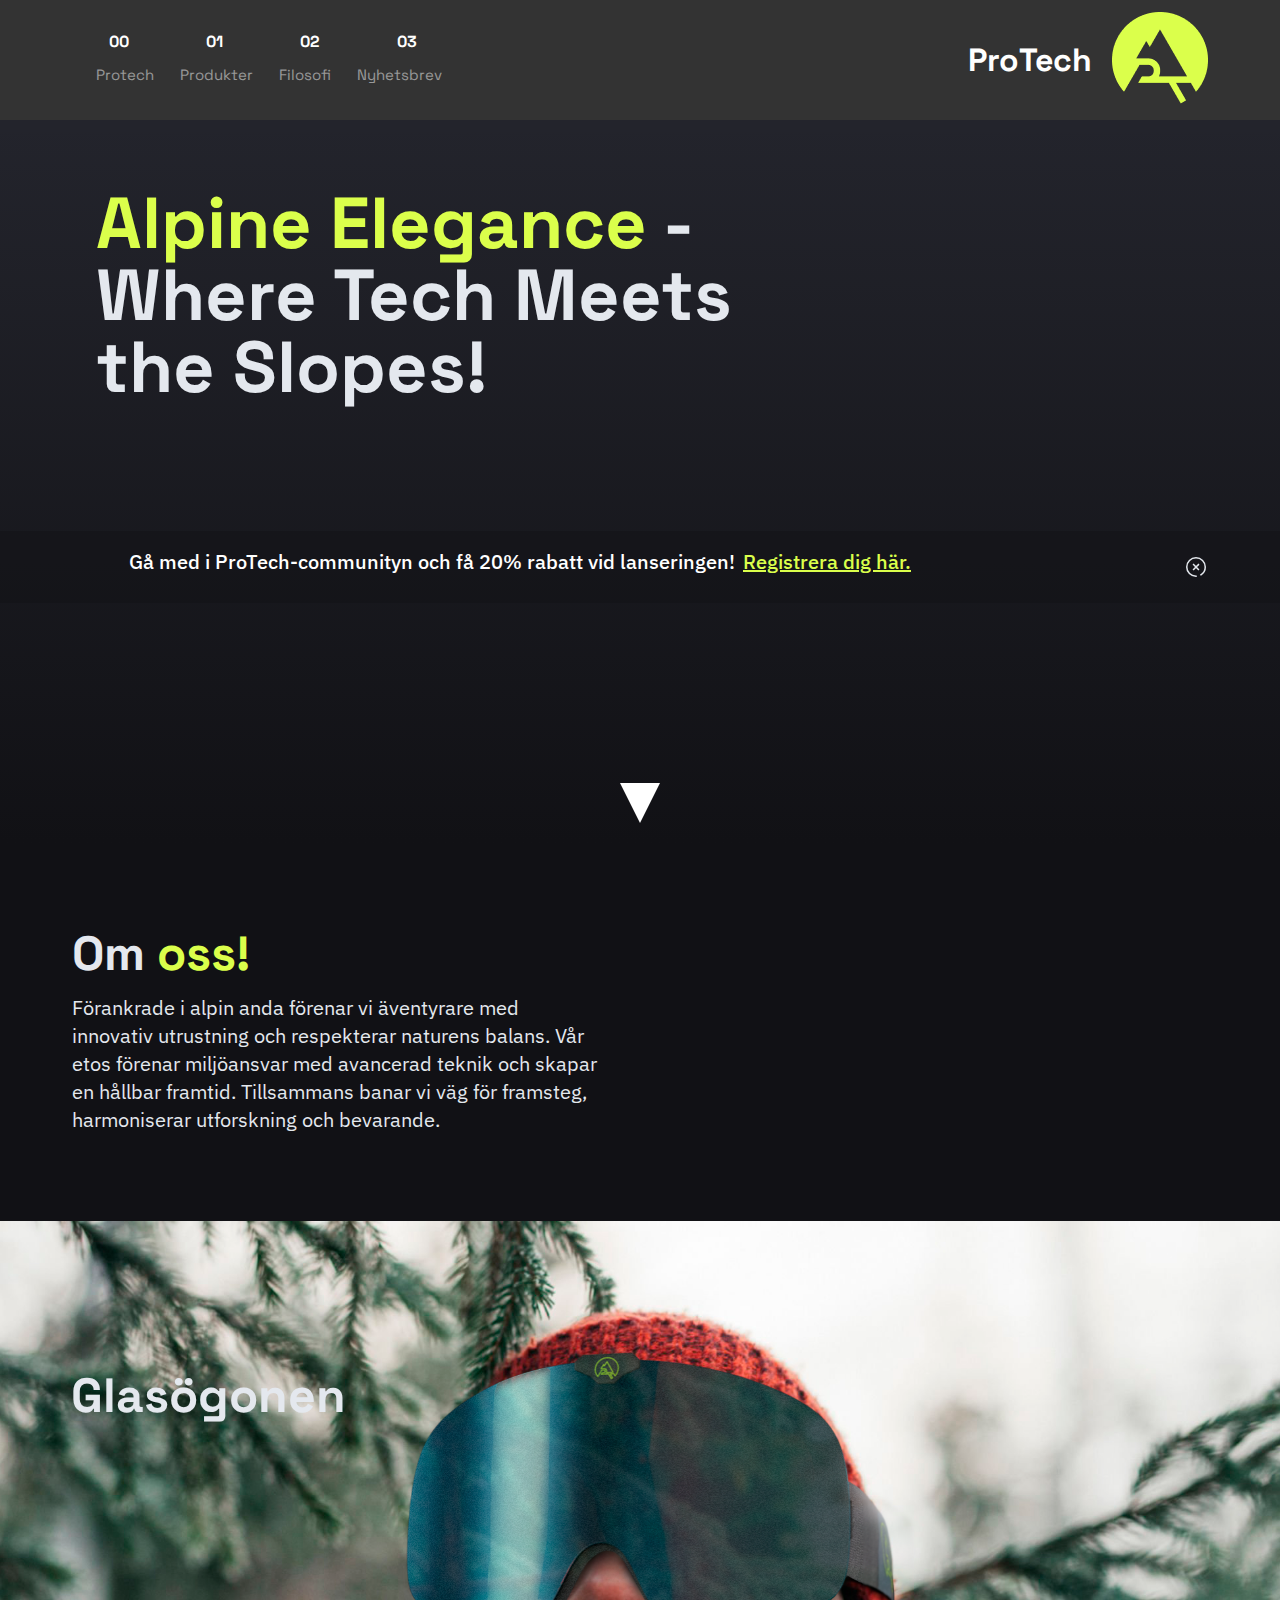
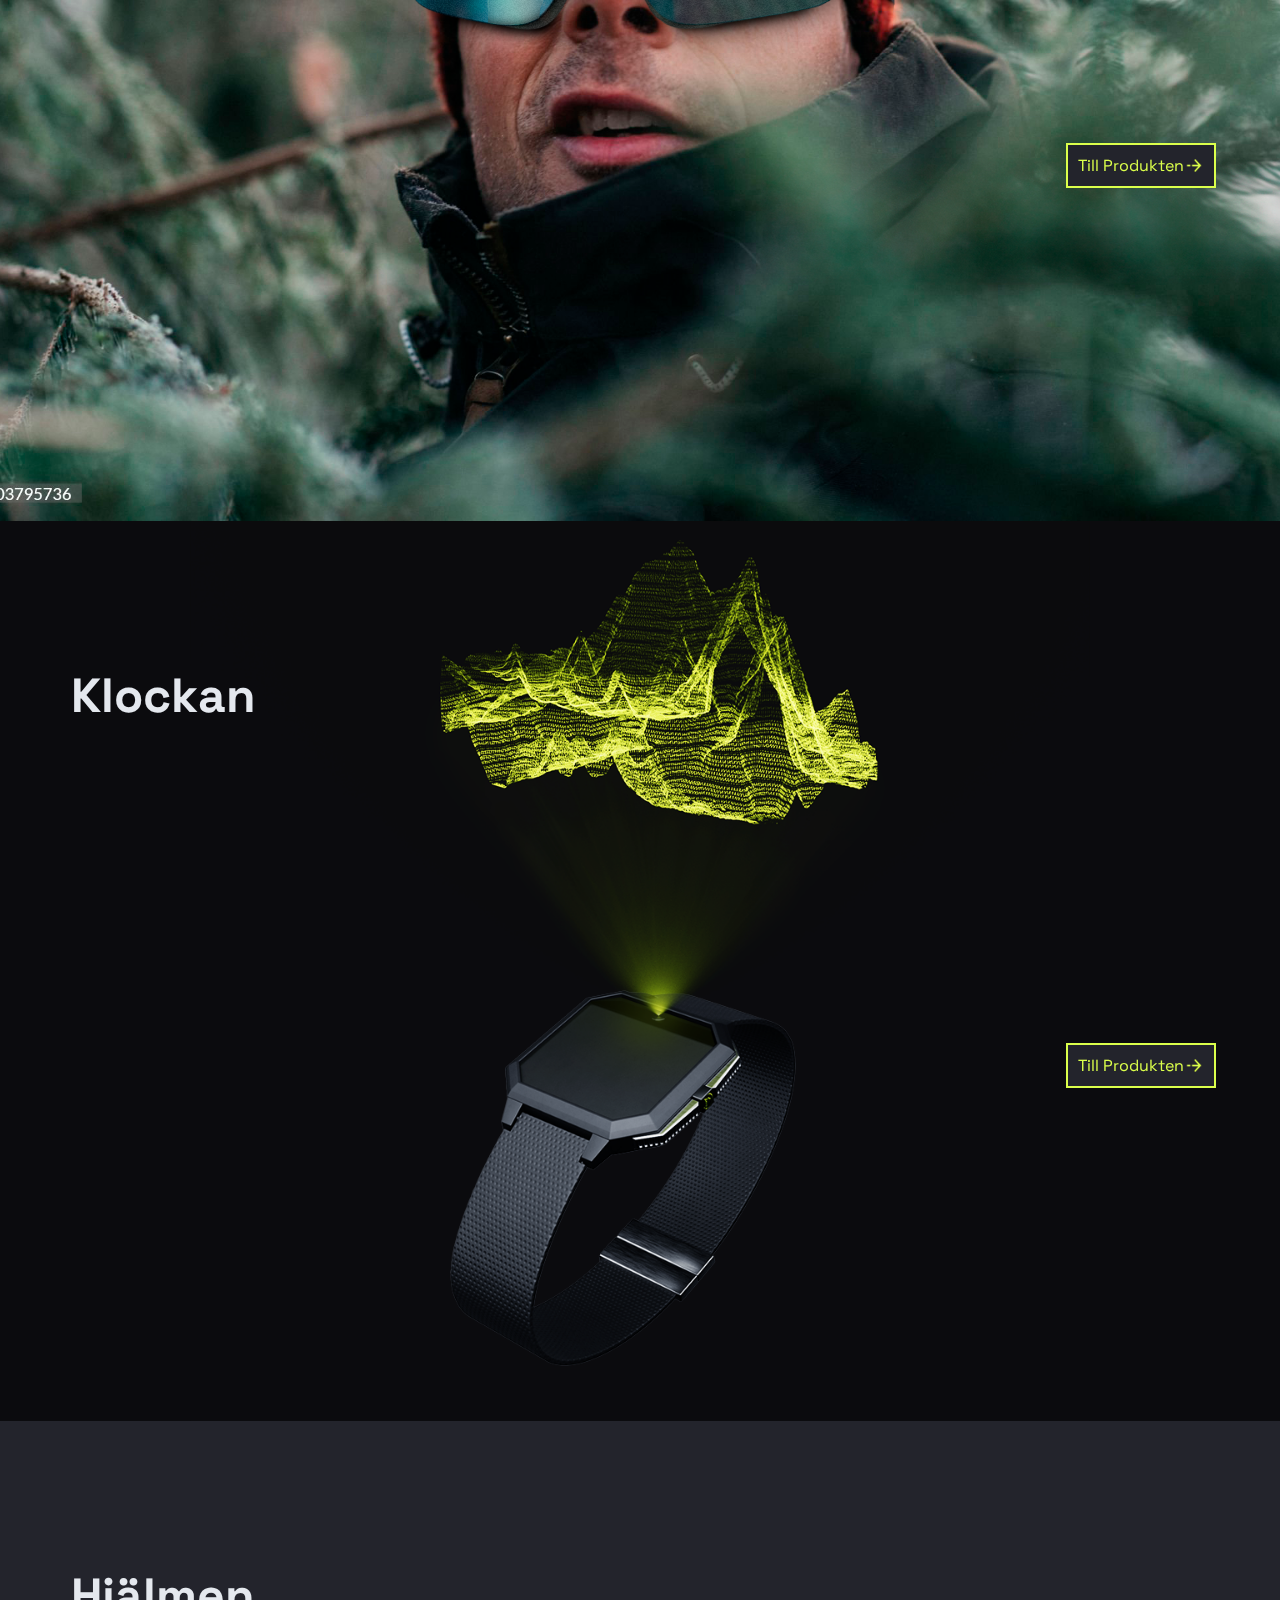
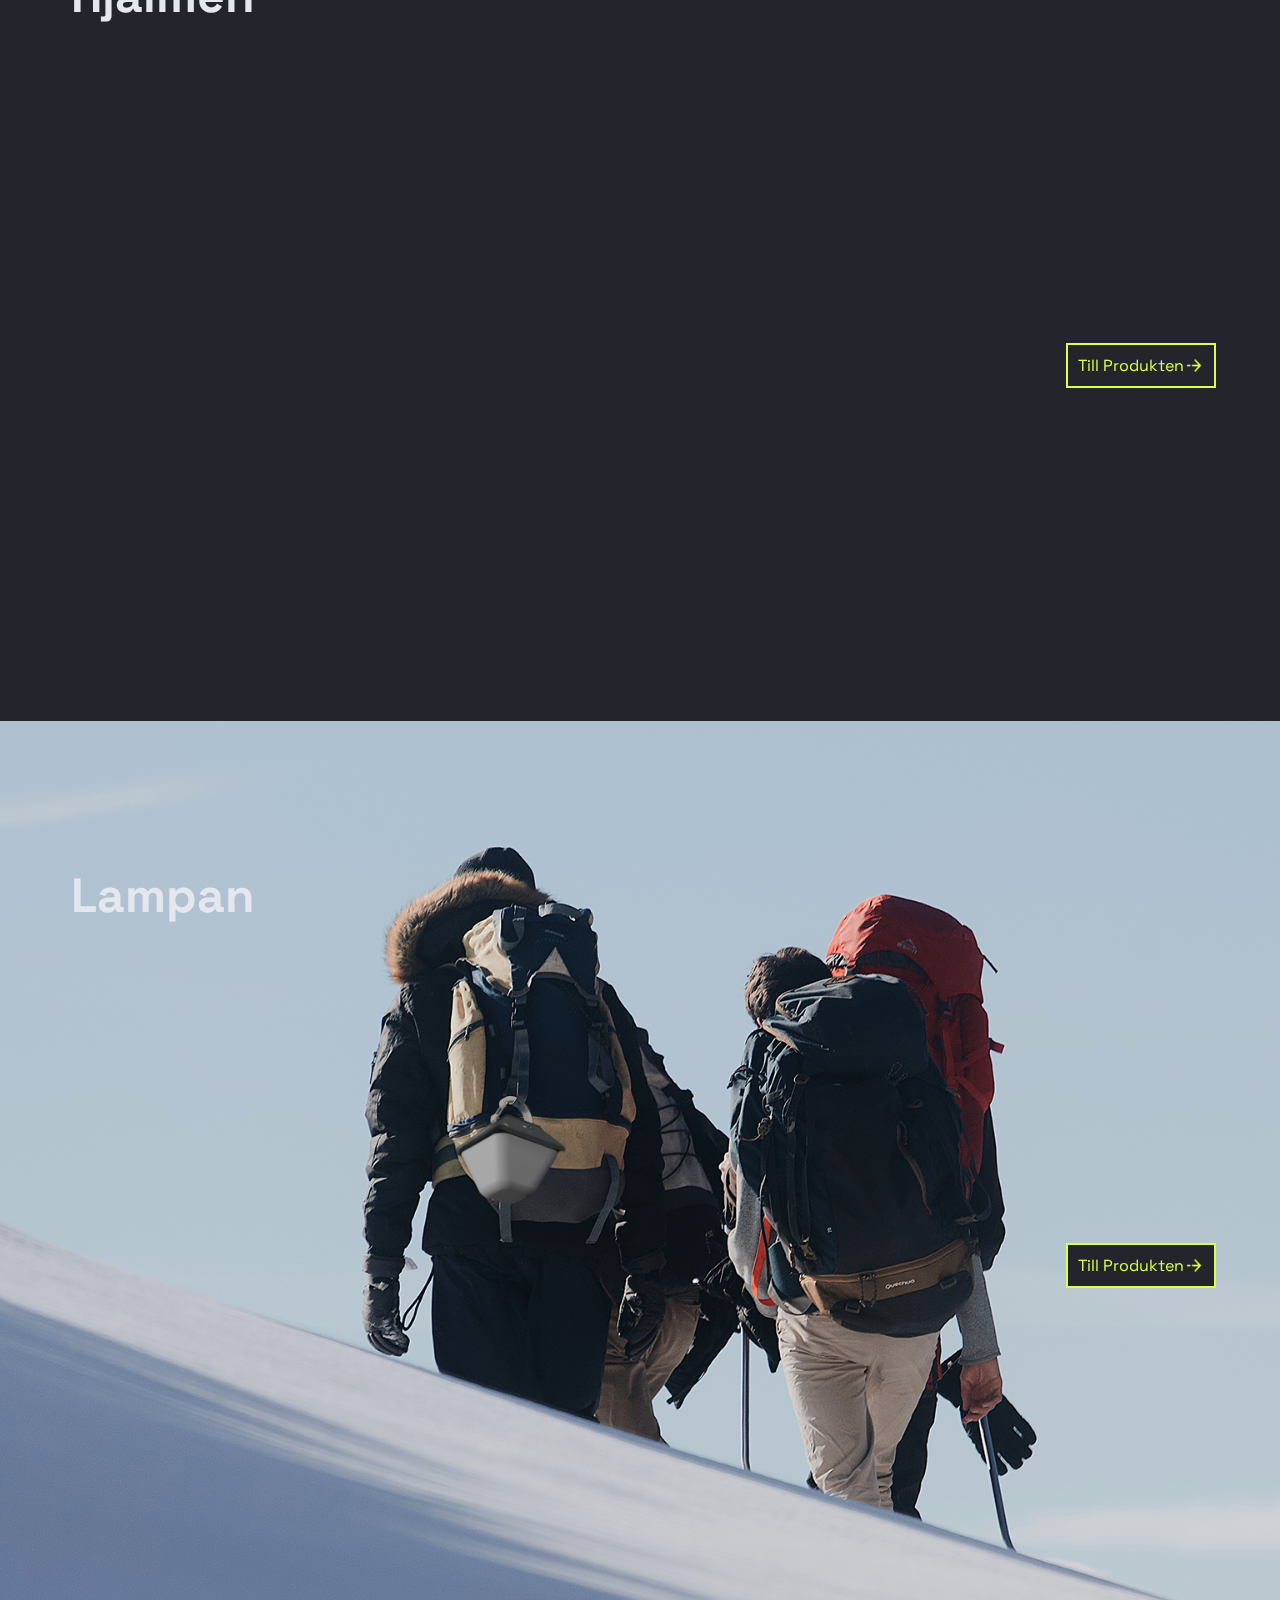
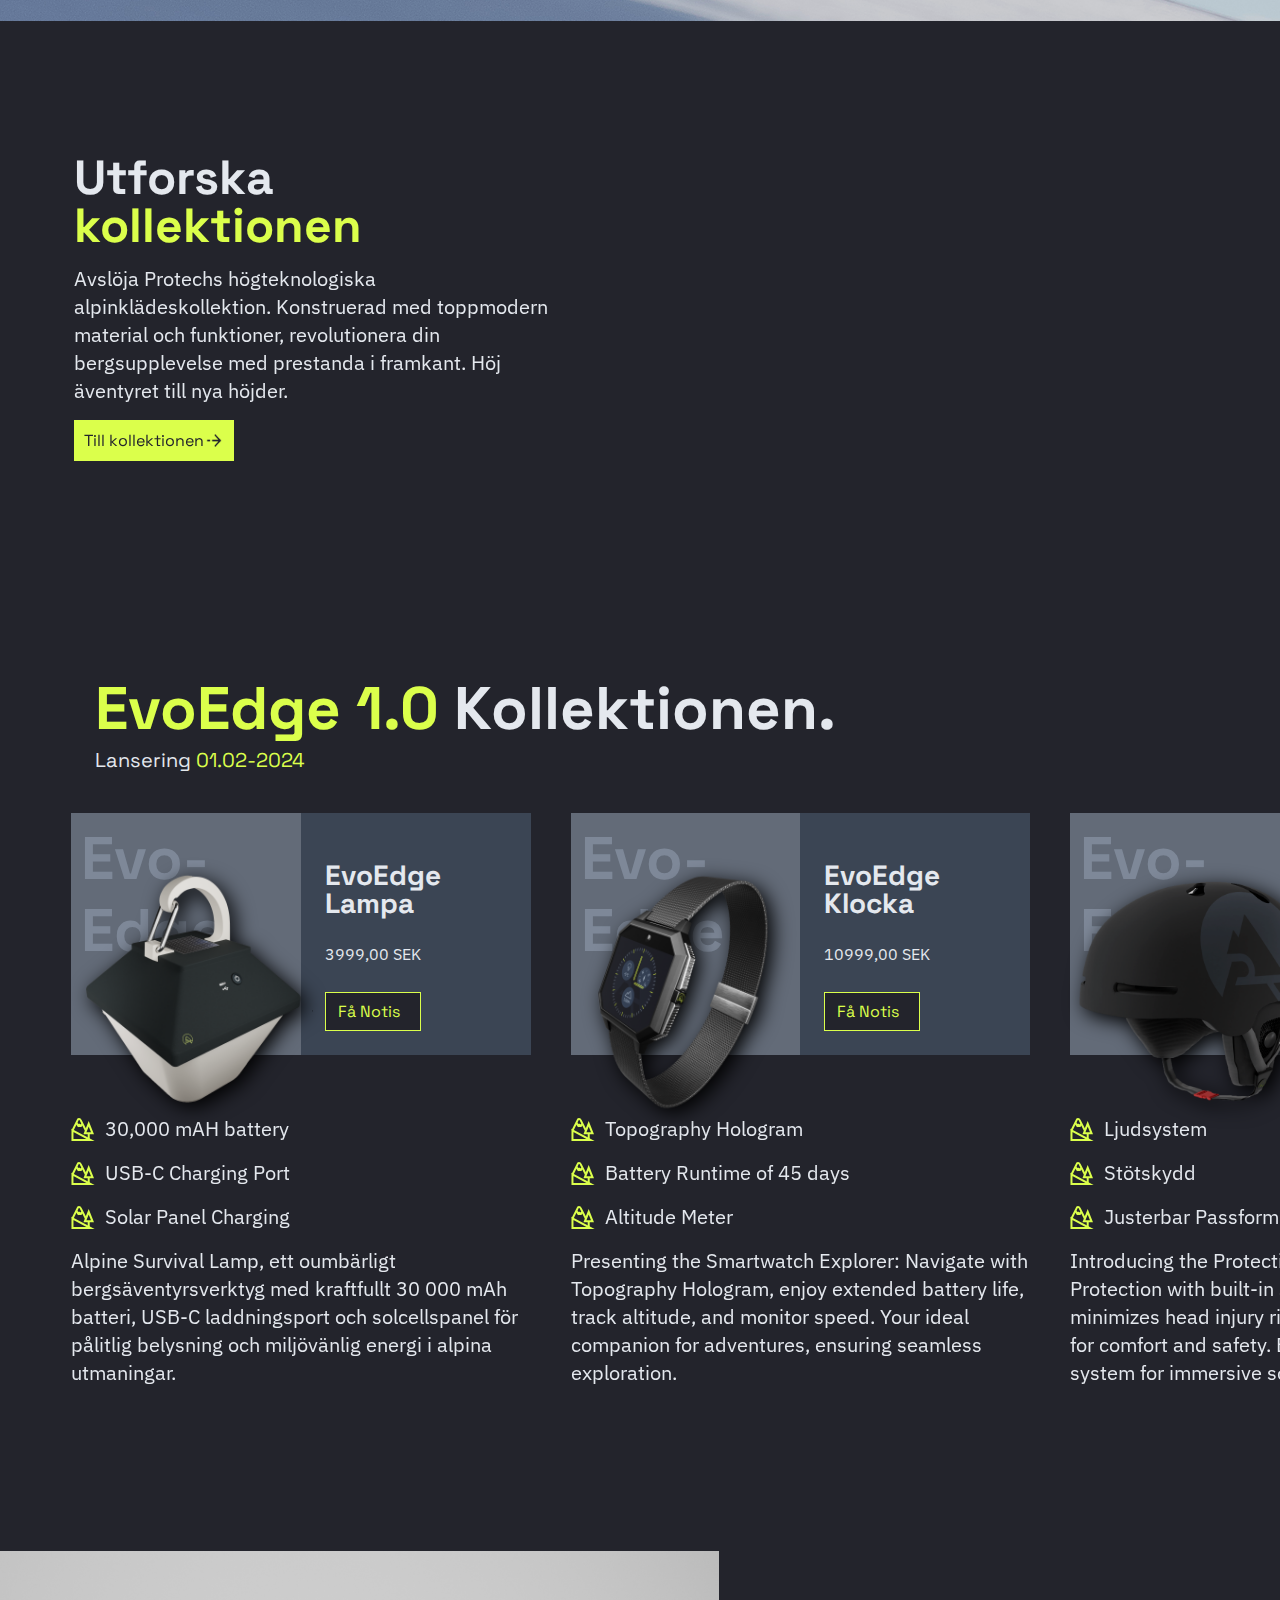
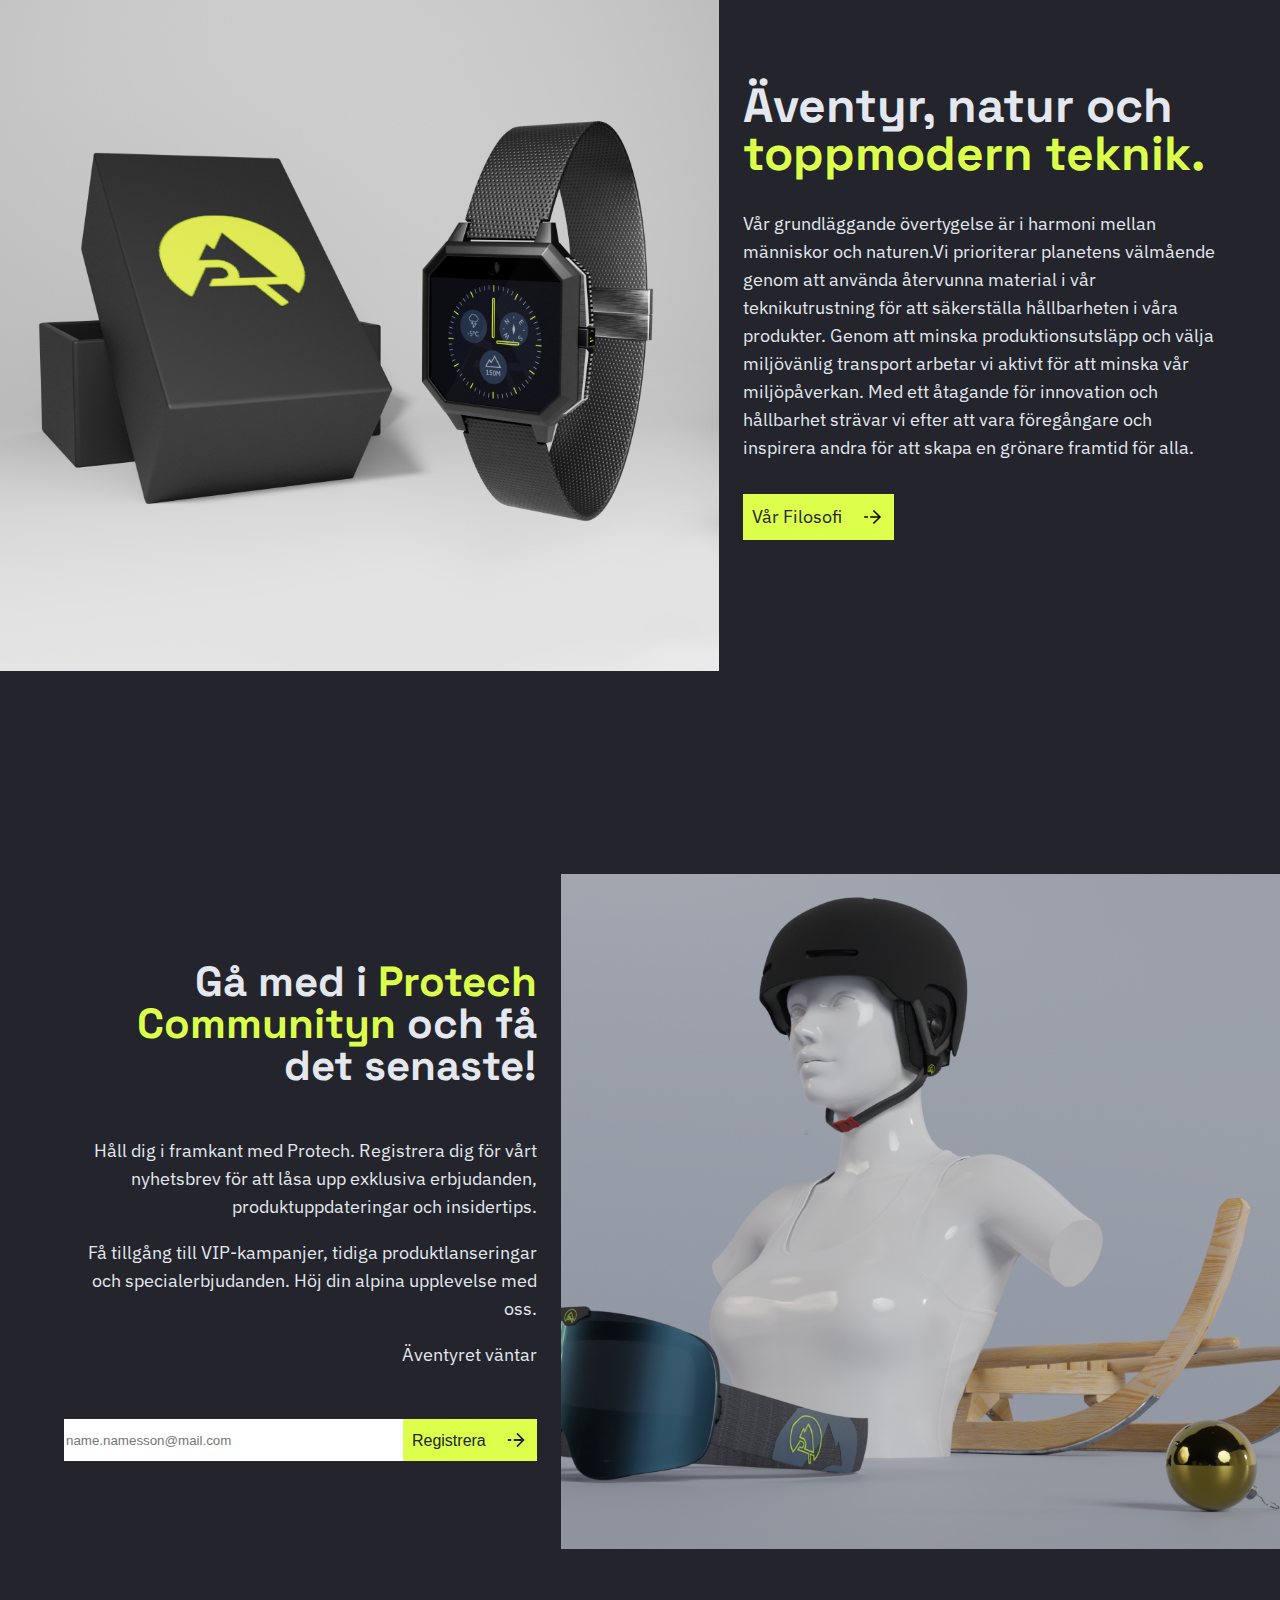
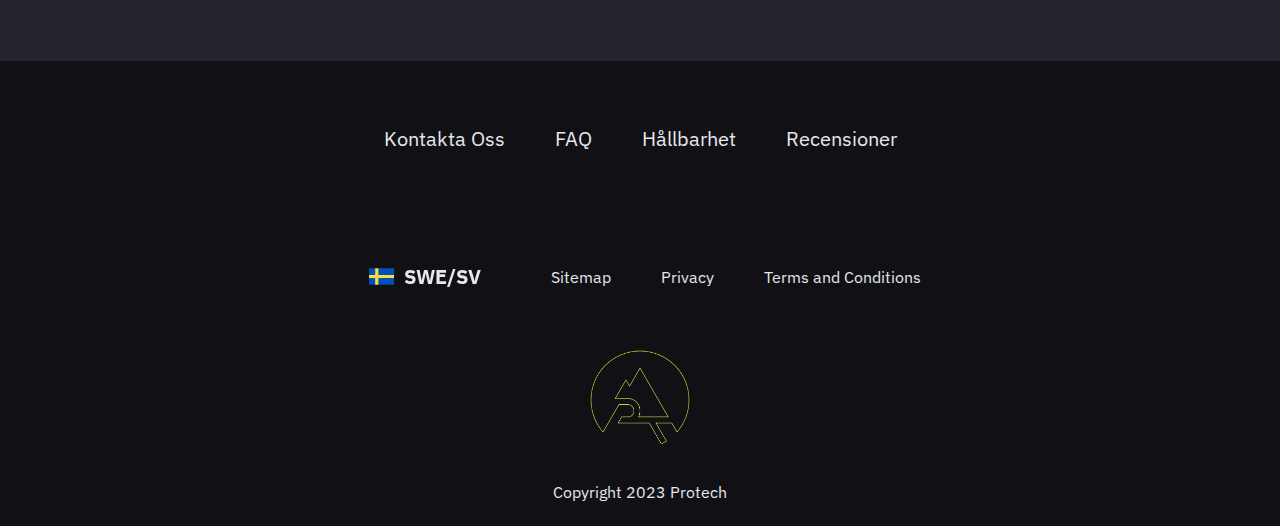
==== commit edb0ad6a: "Merge branch 'main' into mobile-fixes-last" ====
--- a/index.html
+++ b/index.html
@@ -106,9 +106,9 @@
     </div>
     <div class="slidey-images" id="slidey-images">
       <div class="image-card goggles">
-        <h2 class="producth2">EvoAlpine Lens</h2>
+        <h2 class="producth2">Glasögonen</h2>
         <div class="button-container">
-          <h2>EvoAlpine Lens</h2>
+          <h2>Glasögonen</h2>
           <a href="#">
             <div class="empty-button">
               Till Produkten <img src="images/arrow-right.png" alt="" />
@@ -117,9 +117,9 @@
         </div>
       </div>
       <div class="image-card watch">
-        <h2 class="producth2">Ryggsäcken</h2>
+        <h2 class="producth2">Klockan</h2>
         <div class="button-container">
-          <h2>Evo AltitudeConnect</h2>
+          <h2>Klockan</h2>
           <a href="#">
             <div class="empty-button">
               Till Produkten <img src="images/arrow-right.png" alt="" />
@@ -130,7 +130,7 @@
       <div class="image-card helmet">
         <h2 class="producth2">Hjälmen</h2>
         <div class="button-container">
-          <h2>Evo AlpineProtect</h2>
+          <h2>Hjälmen</h2>
           <a href="#">
             <div class="empty-button">
               Till Produkten <img src="images/arrow-right.png" alt="" />
@@ -139,9 +139,9 @@
         </div>
       </div>
       <div class="image-card backpack">
-        <h2 class="producth2">Klockan</h2>
+        <h2 class="producth2">Lampan</h2>
         <div class="button-container">
-          <h2>Evo AlpineTrek</h2>
+          <h2>Lampan</h2>
           <a href="#">
             <div class="empty-button">
               Till Produkten <img src="images/arrow-right.png" alt="" />
@@ -191,13 +191,16 @@
                   <div class="bottom-text">Edge</div>
                   <img
                     class="floating-image"
-                    src="images/watchnobg.png"
+                    src="images/LampCarousel.png"
                     alt=""
                   />
                 </div>
                 <div class="card-bottom">
-                  <div class="product-name">EvoEdge Ryggsäck</div>
-                  <div class="product-price">2999,00 SEK</div>
+                  <div class="product-name">
+                    EvoEdge<br />
+                    Lampa
+                  </div>
+                  <div class="product-price">3999,00 SEK</div>
                   <div class="product-button">
                     <div class="product-button-text">Få Notis</div>
                     <i class="fa-regular fa-bell"></i>
@@ -244,92 +247,95 @@
                       stroke-miterlimit="10"
                     />
                   </svg>
-                  <div class="bulletpoint-text">Produkt funktion</div>
-                </div>
-                <div class="bulletpoint">
-                  <svg
-                    xmlns="http://www.w3.org/2000/svg"
-                    width="24"
-                    height="25"
-                    viewBox="0 0 24 25"
-                    fill="none"
-                  >
-                    <path
-                      d="M19.6066 23.0009H1.47656V13.4609L19.6066 23.0009Z"
-                      stroke="#DBFF4B"
-                      stroke-width="2"
-                      stroke-miterlimit="10"
-                    />
-                    <path
-                      d="M1.47656 13.5L6.77656 2.84004C6.90363 2.586 7.09933 2.37265 7.34148 2.22418C7.58362 2.07571 7.86253 1.99806 8.14656 2.00004C8.43431 1.99837 8.71647 2.0795 8.95938 2.23376C9.20229 2.38802 9.39571 2.60889 9.51656 2.87004L14.9966 13.68"
-                      stroke="#DBFF4B"
-                      stroke-width="2"
-                      stroke-miterlimit="10"
-                    />
-                    <path
-                      d="M5.28906 5.82031L7.20906 8.68031L8.15906 7.73031L10.0691 8.68031L11.4291 6.87031"
-                      stroke="#DBFF4B"
-                      stroke-width="2"
-                      stroke-miterlimit="10"
-                    />
-                    <path
-                      d="M21.5206 16.3195H13.8906L17.7006 6.76953L21.5206 16.3195Z"
-                      stroke="#DBFF4B"
-                      stroke-width="2"
-                      stroke-miterlimit="10"
-                    />
-                    <path
-                      d="M17.7031 16.3203V22.0503"
-                      stroke="#DBFF4B"
-                      stroke-width="2"
-                      stroke-miterlimit="10"
-                    />
-                  </svg>
-                  <div class="bulletpoint-text">Produkt funktion</div>
-                </div>
-                <div class="bulletpoint">
-                  <svg
-                    xmlns="http://www.w3.org/2000/svg"
-                    width="24"
-                    height="25"
-                    viewBox="0 0 24 25"
-                    fill="none"
-                  >
-                    <path
-                      d="M19.6066 23.0009H1.47656V13.4609L19.6066 23.0009Z"
-                      stroke="#DBFF4B"
-                      stroke-width="2"
-                      stroke-miterlimit="10"
-                    />
-                    <path
-                      d="M1.47656 13.5L6.77656 2.84004C6.90363 2.586 7.09933 2.37265 7.34148 2.22418C7.58362 2.07571 7.86253 1.99806 8.14656 2.00004C8.43431 1.99837 8.71647 2.0795 8.95938 2.23376C9.20229 2.38802 9.39571 2.60889 9.51656 2.87004L14.9966 13.68"
-                      stroke="#DBFF4B"
-                      stroke-width="2"
-                      stroke-miterlimit="10"
-                    />
-                    <path
-                      d="M5.28906 5.82031L7.20906 8.68031L8.15906 7.73031L10.0691 8.68031L11.4291 6.87031"
-                      stroke="#DBFF4B"
-                      stroke-width="2"
-                      stroke-miterlimit="10"
-                    />
-                    <path
-                      d="M21.5206 16.3195H13.8906L17.7006 6.76953L21.5206 16.3195Z"
-                      stroke="#DBFF4B"
-                      stroke-width="2"
-                      stroke-miterlimit="10"
-                    />
-                    <path
-                      d="M17.7031 16.3203V22.0503"
-                      stroke="#DBFF4B"
-                      stroke-width="2"
-                      stroke-miterlimit="10"
-                    />
-                  </svg>
-                  <div class="bulletpoint-text">Produkt funktion</div>
+                  <div class="bulletpoint-text">30,000 mAH battery</div>
+                </div>
+                <div class="bulletpoint">
+                  <svg
+                    xmlns="http://www.w3.org/2000/svg"
+                    width="24"
+                    height="25"
+                    viewBox="0 0 24 25"
+                    fill="none"
+                  >
+                    <path
+                      d="M19.6066 23.0009H1.47656V13.4609L19.6066 23.0009Z"
+                      stroke="#DBFF4B"
+                      stroke-width="2"
+                      stroke-miterlimit="10"
+                    />
+                    <path
+                      d="M1.47656 13.5L6.77656 2.84004C6.90363 2.586 7.09933 2.37265 7.34148 2.22418C7.58362 2.07571 7.86253 1.99806 8.14656 2.00004C8.43431 1.99837 8.71647 2.0795 8.95938 2.23376C9.20229 2.38802 9.39571 2.60889 9.51656 2.87004L14.9966 13.68"
+                      stroke="#DBFF4B"
+                      stroke-width="2"
+                      stroke-miterlimit="10"
+                    />
+                    <path
+                      d="M5.28906 5.82031L7.20906 8.68031L8.15906 7.73031L10.0691 8.68031L11.4291 6.87031"
+                      stroke="#DBFF4B"
+                      stroke-width="2"
+                      stroke-miterlimit="10"
+                    />
+                    <path
+                      d="M21.5206 16.3195H13.8906L17.7006 6.76953L21.5206 16.3195Z"
+                      stroke="#DBFF4B"
+                      stroke-width="2"
+                      stroke-miterlimit="10"
+                    />
+                    <path
+                      d="M17.7031 16.3203V22.0503"
+                      stroke="#DBFF4B"
+                      stroke-width="2"
+                      stroke-miterlimit="10"
+                    />
+                  </svg>
+                  <div class="bulletpoint-text">USB-C Charging Port</div>
+                </div>
+                <div class="bulletpoint">
+                  <svg
+                    xmlns="http://www.w3.org/2000/svg"
+                    width="24"
+                    height="25"
+                    viewBox="0 0 24 25"
+                    fill="none"
+                  >
+                    <path
+                      d="M19.6066 23.0009H1.47656V13.4609L19.6066 23.0009Z"
+                      stroke="#DBFF4B"
+                      stroke-width="2"
+                      stroke-miterlimit="10"
+                    />
+                    <path
+                      d="M1.47656 13.5L6.77656 2.84004C6.90363 2.586 7.09933 2.37265 7.34148 2.22418C7.58362 2.07571 7.86253 1.99806 8.14656 2.00004C8.43431 1.99837 8.71647 2.0795 8.95938 2.23376C9.20229 2.38802 9.39571 2.60889 9.51656 2.87004L14.9966 13.68"
+                      stroke="#DBFF4B"
+                      stroke-width="2"
+                      stroke-miterlimit="10"
+                    />
+                    <path
+                      d="M5.28906 5.82031L7.20906 8.68031L8.15906 7.73031L10.0691 8.68031L11.4291 6.87031"
+                      stroke="#DBFF4B"
+                      stroke-width="2"
+                      stroke-miterlimit="10"
+                    />
+                    <path
+                      d="M21.5206 16.3195H13.8906L17.7006 6.76953L21.5206 16.3195Z"
+                      stroke="#DBFF4B"
+                      stroke-width="2"
+                      stroke-miterlimit="10"
+                    />
+                    <path
+                      d="M17.7031 16.3203V22.0503"
+                      stroke="#DBFF4B"
+                      stroke-width="2"
+                      stroke-miterlimit="10"
+                    />
+                  </svg>
+                  <div class="bulletpoint-text">Solar Panel Charging</div>
                 </div>
                 <div class="card-wrapper-bottom-text">
-                  Kort beskrivning av produkt og hur bra den är
+                  Alpine Survival Lamp, ett oumbärligt bergsäventyrsverktyg med
+                  kraftfullt 30 000 mAh batteri, USB-C laddningsport och
+                  solcellspanel för pålitlig belysning och miljövänlig energi i
+                  alpina utmaningar.
                 </div>
               </div>
             </div>
@@ -340,13 +346,16 @@
                   <div class="bottom-text">Edge</div>
                   <img
                     class="floating-image"
-                    src="images/watchnobg.png"
+                    src="images/ClockCarousel.png"
                     alt=""
                   />
                 </div>
                 <div class="card-bottom">
-                  <div class="product-name">EvoEdge Ryggsäck</div>
-                  <div class="product-price">2999,00 SEK</div>
+                  <div class="product-name">
+                    EvoEdge<br />
+                    Klocka
+                  </div>
+                  <div class="product-price">10999,00 SEK</div>
                   <div class="product-button">
                     <div class="product-button-text">Få Notis</div>
                     <i class="fa-regular fa-bell"></i>
@@ -393,92 +402,95 @@
                       stroke-miterlimit="10"
                     />
                   </svg>
-                  <div class="bulletpoint-text">Produkt funktion</div>
-                </div>
-                <div class="bulletpoint">
-                  <svg
-                    xmlns="http://www.w3.org/2000/svg"
-                    width="24"
-                    height="25"
-                    viewBox="0 0 24 25"
-                    fill="none"
-                  >
-                    <path
-                      d="M19.6066 23.0009H1.47656V13.4609L19.6066 23.0009Z"
-                      stroke="#DBFF4B"
-                      stroke-width="2"
-                      stroke-miterlimit="10"
-                    />
-                    <path
-                      d="M1.47656 13.5L6.77656 2.84004C6.90363 2.586 7.09933 2.37265 7.34148 2.22418C7.58362 2.07571 7.86253 1.99806 8.14656 2.00004C8.43431 1.99837 8.71647 2.0795 8.95938 2.23376C9.20229 2.38802 9.39571 2.60889 9.51656 2.87004L14.9966 13.68"
-                      stroke="#DBFF4B"
-                      stroke-width="2"
-                      stroke-miterlimit="10"
-                    />
-                    <path
-                      d="M5.28906 5.82031L7.20906 8.68031L8.15906 7.73031L10.0691 8.68031L11.4291 6.87031"
-                      stroke="#DBFF4B"
-                      stroke-width="2"
-                      stroke-miterlimit="10"
-                    />
-                    <path
-                      d="M21.5206 16.3195H13.8906L17.7006 6.76953L21.5206 16.3195Z"
-                      stroke="#DBFF4B"
-                      stroke-width="2"
-                      stroke-miterlimit="10"
-                    />
-                    <path
-                      d="M17.7031 16.3203V22.0503"
-                      stroke="#DBFF4B"
-                      stroke-width="2"
-                      stroke-miterlimit="10"
-                    />
-                  </svg>
-                  <div class="bulletpoint-text">Produkt funktion</div>
-                </div>
-                <div class="bulletpoint">
-                  <svg
-                    xmlns="http://www.w3.org/2000/svg"
-                    width="24"
-                    height="25"
-                    viewBox="0 0 24 25"
-                    fill="none"
-                  >
-                    <path
-                      d="M19.6066 23.0009H1.47656V13.4609L19.6066 23.0009Z"
-                      stroke="#DBFF4B"
-                      stroke-width="2"
-                      stroke-miterlimit="10"
-                    />
-                    <path
-                      d="M1.47656 13.5L6.77656 2.84004C6.90363 2.586 7.09933 2.37265 7.34148 2.22418C7.58362 2.07571 7.86253 1.99806 8.14656 2.00004C8.43431 1.99837 8.71647 2.0795 8.95938 2.23376C9.20229 2.38802 9.39571 2.60889 9.51656 2.87004L14.9966 13.68"
-                      stroke="#DBFF4B"
-                      stroke-width="2"
-                      stroke-miterlimit="10"
-                    />
-                    <path
-                      d="M5.28906 5.82031L7.20906 8.68031L8.15906 7.73031L10.0691 8.68031L11.4291 6.87031"
-                      stroke="#DBFF4B"
-                      stroke-width="2"
-                      stroke-miterlimit="10"
-                    />
-                    <path
-                      d="M21.5206 16.3195H13.8906L17.7006 6.76953L21.5206 16.3195Z"
-                      stroke="#DBFF4B"
-                      stroke-width="2"
-                      stroke-miterlimit="10"
-                    />
-                    <path
-                      d="M17.7031 16.3203V22.0503"
-                      stroke="#DBFF4B"
-                      stroke-width="2"
-                      stroke-miterlimit="10"
-                    />
-                  </svg>
-                  <div class="bulletpoint-text">Produkt funktion</div>
+                  <div class="bulletpoint-text">Topography Hologram</div>
+                </div>
+                <div class="bulletpoint">
+                  <svg
+                    xmlns="http://www.w3.org/2000/svg"
+                    width="24"
+                    height="25"
+                    viewBox="0 0 24 25"
+                    fill="none"
+                  >
+                    <path
+                      d="M19.6066 23.0009H1.47656V13.4609L19.6066 23.0009Z"
+                      stroke="#DBFF4B"
+                      stroke-width="2"
+                      stroke-miterlimit="10"
+                    />
+                    <path
+                      d="M1.47656 13.5L6.77656 2.84004C6.90363 2.586 7.09933 2.37265 7.34148 2.22418C7.58362 2.07571 7.86253 1.99806 8.14656 2.00004C8.43431 1.99837 8.71647 2.0795 8.95938 2.23376C9.20229 2.38802 9.39571 2.60889 9.51656 2.87004L14.9966 13.68"
+                      stroke="#DBFF4B"
+                      stroke-width="2"
+                      stroke-miterlimit="10"
+                    />
+                    <path
+                      d="M5.28906 5.82031L7.20906 8.68031L8.15906 7.73031L10.0691 8.68031L11.4291 6.87031"
+                      stroke="#DBFF4B"
+                      stroke-width="2"
+                      stroke-miterlimit="10"
+                    />
+                    <path
+                      d="M21.5206 16.3195H13.8906L17.7006 6.76953L21.5206 16.3195Z"
+                      stroke="#DBFF4B"
+                      stroke-width="2"
+                      stroke-miterlimit="10"
+                    />
+                    <path
+                      d="M17.7031 16.3203V22.0503"
+                      stroke="#DBFF4B"
+                      stroke-width="2"
+                      stroke-miterlimit="10"
+                    />
+                  </svg>
+                  <div class="bulletpoint-text">Battery Runtime of 45 days</div>
+                </div>
+                <div class="bulletpoint">
+                  <svg
+                    xmlns="http://www.w3.org/2000/svg"
+                    width="24"
+                    height="25"
+                    viewBox="0 0 24 25"
+                    fill="none"
+                  >
+                    <path
+                      d="M19.6066 23.0009H1.47656V13.4609L19.6066 23.0009Z"
+                      stroke="#DBFF4B"
+                      stroke-width="2"
+                      stroke-miterlimit="10"
+                    />
+                    <path
+                      d="M1.47656 13.5L6.77656 2.84004C6.90363 2.586 7.09933 2.37265 7.34148 2.22418C7.58362 2.07571 7.86253 1.99806 8.14656 2.00004C8.43431 1.99837 8.71647 2.0795 8.95938 2.23376C9.20229 2.38802 9.39571 2.60889 9.51656 2.87004L14.9966 13.68"
+                      stroke="#DBFF4B"
+                      stroke-width="2"
+                      stroke-miterlimit="10"
+                    />
+                    <path
+                      d="M5.28906 5.82031L7.20906 8.68031L8.15906 7.73031L10.0691 8.68031L11.4291 6.87031"
+                      stroke="#DBFF4B"
+                      stroke-width="2"
+                      stroke-miterlimit="10"
+                    />
+                    <path
+                      d="M21.5206 16.3195H13.8906L17.7006 6.76953L21.5206 16.3195Z"
+                      stroke="#DBFF4B"
+                      stroke-width="2"
+                      stroke-miterlimit="10"
+                    />
+                    <path
+                      d="M17.7031 16.3203V22.0503"
+                      stroke="#DBFF4B"
+                      stroke-width="2"
+                      stroke-miterlimit="10"
+                    />
+                  </svg>
+                  <div class="bulletpoint-text">Altitude Meter</div>
                 </div>
                 <div class="card-wrapper-bottom-text">
-                  Kort beskrivning av produkt og hur bra den är
+                  Presenting the Smartwatch Explorer: Navigate with Topography
+                  Hologram, enjoy extended battery life, track altitude, and
+                  monitor speed. Your ideal companion for adventures, ensuring
+                  seamless exploration.
                 </div>
               </div>
             </div>
@@ -489,13 +501,16 @@
                   <div class="bottom-text">Edge</div>
                   <img
                     class="floating-image"
-                    src="images/watchnobg.png"
+                    src="images/HelmetCarousel.png"
                     alt=""
                   />
                 </div>
                 <div class="card-bottom">
-                  <div class="product-name">EvoEdge Ryggsäck</div>
-                  <div class="product-price">2999,00 SEK</div>
+                  <div class="product-name">
+                    EvoEdge<br />
+                    Hjälm
+                  </div>
+                  <div class="product-price">5999,00 SEK</div>
                   <div class="product-button">
                     <div class="product-button-text">Få Notis</div>
                     <i class="fa-regular fa-bell"></i>
@@ -542,92 +557,95 @@
                       stroke-miterlimit="10"
                     />
                   </svg>
-                  <div class="bulletpoint-text">Produkt funktion</div>
-                </div>
-                <div class="bulletpoint">
-                  <svg
-                    xmlns="http://www.w3.org/2000/svg"
-                    width="24"
-                    height="25"
-                    viewBox="0 0 24 25"
-                    fill="none"
-                  >
-                    <path
-                      d="M19.6066 23.0009H1.47656V13.4609L19.6066 23.0009Z"
-                      stroke="#DBFF4B"
-                      stroke-width="2"
-                      stroke-miterlimit="10"
-                    />
-                    <path
-                      d="M1.47656 13.5L6.77656 2.84004C6.90363 2.586 7.09933 2.37265 7.34148 2.22418C7.58362 2.07571 7.86253 1.99806 8.14656 2.00004C8.43431 1.99837 8.71647 2.0795 8.95938 2.23376C9.20229 2.38802 9.39571 2.60889 9.51656 2.87004L14.9966 13.68"
-                      stroke="#DBFF4B"
-                      stroke-width="2"
-                      stroke-miterlimit="10"
-                    />
-                    <path
-                      d="M5.28906 5.82031L7.20906 8.68031L8.15906 7.73031L10.0691 8.68031L11.4291 6.87031"
-                      stroke="#DBFF4B"
-                      stroke-width="2"
-                      stroke-miterlimit="10"
-                    />
-                    <path
-                      d="M21.5206 16.3195H13.8906L17.7006 6.76953L21.5206 16.3195Z"
-                      stroke="#DBFF4B"
-                      stroke-width="2"
-                      stroke-miterlimit="10"
-                    />
-                    <path
-                      d="M17.7031 16.3203V22.0503"
-                      stroke="#DBFF4B"
-                      stroke-width="2"
-                      stroke-miterlimit="10"
-                    />
-                  </svg>
-                  <div class="bulletpoint-text">Produkt funktion</div>
-                </div>
-                <div class="bulletpoint">
-                  <svg
-                    xmlns="http://www.w3.org/2000/svg"
-                    width="24"
-                    height="25"
-                    viewBox="0 0 24 25"
-                    fill="none"
-                  >
-                    <path
-                      d="M19.6066 23.0009H1.47656V13.4609L19.6066 23.0009Z"
-                      stroke="#DBFF4B"
-                      stroke-width="2"
-                      stroke-miterlimit="10"
-                    />
-                    <path
-                      d="M1.47656 13.5L6.77656 2.84004C6.90363 2.586 7.09933 2.37265 7.34148 2.22418C7.58362 2.07571 7.86253 1.99806 8.14656 2.00004C8.43431 1.99837 8.71647 2.0795 8.95938 2.23376C9.20229 2.38802 9.39571 2.60889 9.51656 2.87004L14.9966 13.68"
-                      stroke="#DBFF4B"
-                      stroke-width="2"
-                      stroke-miterlimit="10"
-                    />
-                    <path
-                      d="M5.28906 5.82031L7.20906 8.68031L8.15906 7.73031L10.0691 8.68031L11.4291 6.87031"
-                      stroke="#DBFF4B"
-                      stroke-width="2"
-                      stroke-miterlimit="10"
-                    />
-                    <path
-                      d="M21.5206 16.3195H13.8906L17.7006 6.76953L21.5206 16.3195Z"
-                      stroke="#DBFF4B"
-                      stroke-width="2"
-                      stroke-miterlimit="10"
-                    />
-                    <path
-                      d="M17.7031 16.3203V22.0503"
-                      stroke="#DBFF4B"
-                      stroke-width="2"
-                      stroke-miterlimit="10"
-                    />
-                  </svg>
-                  <div class="bulletpoint-text">Produkt funktion</div>
+                  <div class="bulletpoint-text">Ljudsystem</div>
+                </div>
+                <div class="bulletpoint">
+                  <svg
+                    xmlns="http://www.w3.org/2000/svg"
+                    width="24"
+                    height="25"
+                    viewBox="0 0 24 25"
+                    fill="none"
+                  >
+                    <path
+                      d="M19.6066 23.0009H1.47656V13.4609L19.6066 23.0009Z"
+                      stroke="#DBFF4B"
+                      stroke-width="2"
+                      stroke-miterlimit="10"
+                    />
+                    <path
+                      d="M1.47656 13.5L6.77656 2.84004C6.90363 2.586 7.09933 2.37265 7.34148 2.22418C7.58362 2.07571 7.86253 1.99806 8.14656 2.00004C8.43431 1.99837 8.71647 2.0795 8.95938 2.23376C9.20229 2.38802 9.39571 2.60889 9.51656 2.87004L14.9966 13.68"
+                      stroke="#DBFF4B"
+                      stroke-width="2"
+                      stroke-miterlimit="10"
+                    />
+                    <path
+                      d="M5.28906 5.82031L7.20906 8.68031L8.15906 7.73031L10.0691 8.68031L11.4291 6.87031"
+                      stroke="#DBFF4B"
+                      stroke-width="2"
+                      stroke-miterlimit="10"
+                    />
+                    <path
+                      d="M21.5206 16.3195H13.8906L17.7006 6.76953L21.5206 16.3195Z"
+                      stroke="#DBFF4B"
+                      stroke-width="2"
+                      stroke-miterlimit="10"
+                    />
+                    <path
+                      d="M17.7031 16.3203V22.0503"
+                      stroke="#DBFF4B"
+                      stroke-width="2"
+                      stroke-miterlimit="10"
+                    />
+                  </svg>
+                  <div class="bulletpoint-text">Stötskydd</div>
+                </div>
+                <div class="bulletpoint">
+                  <svg
+                    xmlns="http://www.w3.org/2000/svg"
+                    width="24"
+                    height="25"
+                    viewBox="0 0 24 25"
+                    fill="none"
+                  >
+                    <path
+                      d="M19.6066 23.0009H1.47656V13.4609L19.6066 23.0009Z"
+                      stroke="#DBFF4B"
+                      stroke-width="2"
+                      stroke-miterlimit="10"
+                    />
+                    <path
+                      d="M1.47656 13.5L6.77656 2.84004C6.90363 2.586 7.09933 2.37265 7.34148 2.22418C7.58362 2.07571 7.86253 1.99806 8.14656 2.00004C8.43431 1.99837 8.71647 2.0795 8.95938 2.23376C9.20229 2.38802 9.39571 2.60889 9.51656 2.87004L14.9966 13.68"
+                      stroke="#DBFF4B"
+                      stroke-width="2"
+                      stroke-miterlimit="10"
+                    />
+                    <path
+                      d="M5.28906 5.82031L7.20906 8.68031L8.15906 7.73031L10.0691 8.68031L11.4291 6.87031"
+                      stroke="#DBFF4B"
+                      stroke-width="2"
+                      stroke-miterlimit="10"
+                    />
+                    <path
+                      d="M21.5206 16.3195H13.8906L17.7006 6.76953L21.5206 16.3195Z"
+                      stroke="#DBFF4B"
+                      stroke-width="2"
+                      stroke-miterlimit="10"
+                    />
+                    <path
+                      d="M17.7031 16.3203V22.0503"
+                      stroke="#DBFF4B"
+                      stroke-width="2"
+                      stroke-miterlimit="10"
+                    />
+                  </svg>
+                  <div class="bulletpoint-text">Justerbar Passform</div>
                 </div>
                 <div class="card-wrapper-bottom-text">
-                  Kort beskrivning av produkt og hur bra den är
+                  Introducing the Protective Helmet: Impact Protection with
+                  built-in shock-absorbing tech minimizes head injury risks.
+                  Enjoy an Adjustable Fit for comfort and safety. Enhanced with
+                  an audio system for immersive sound.
                 </div>
               </div>
             </div>
@@ -638,13 +656,16 @@
                   <div class="bottom-text">Edge</div>
                   <img
                     class="floating-image"
-                    src="images/watchnobg.png"
+                    src="images/GogglesCarousel.png"
                     alt=""
                   />
                 </div>
                 <div class="card-bottom">
-                  <div class="product-name">EvoEdge Ryggsäck</div>
-                  <div class="product-price">2999,00 SEK</div>
+                  <div class="product-name">
+                    EvoEdge<br />
+                    Glasögon
+                  </div>
+                  <div class="product-price">23999,00 SEK</div>
                   <div class="product-button">
                     <div class="product-button-text">Få Notis</div>
                     <i class="fa-regular fa-bell"></i>
@@ -691,92 +712,96 @@
                       stroke-miterlimit="10"
                     />
                   </svg>
-                  <div class="bulletpoint-text">Produkt funktion</div>
-                </div>
-                <div class="bulletpoint">
-                  <svg
-                    xmlns="http://www.w3.org/2000/svg"
-                    width="24"
-                    height="25"
-                    viewBox="0 0 24 25"
-                    fill="none"
-                  >
-                    <path
-                      d="M19.6066 23.0009H1.47656V13.4609L19.6066 23.0009Z"
-                      stroke="#DBFF4B"
-                      stroke-width="2"
-                      stroke-miterlimit="10"
-                    />
-                    <path
-                      d="M1.47656 13.5L6.77656 2.84004C6.90363 2.586 7.09933 2.37265 7.34148 2.22418C7.58362 2.07571 7.86253 1.99806 8.14656 2.00004C8.43431 1.99837 8.71647 2.0795 8.95938 2.23376C9.20229 2.38802 9.39571 2.60889 9.51656 2.87004L14.9966 13.68"
-                      stroke="#DBFF4B"
-                      stroke-width="2"
-                      stroke-miterlimit="10"
-                    />
-                    <path
-                      d="M5.28906 5.82031L7.20906 8.68031L8.15906 7.73031L10.0691 8.68031L11.4291 6.87031"
-                      stroke="#DBFF4B"
-                      stroke-width="2"
-                      stroke-miterlimit="10"
-                    />
-                    <path
-                      d="M21.5206 16.3195H13.8906L17.7006 6.76953L21.5206 16.3195Z"
-                      stroke="#DBFF4B"
-                      stroke-width="2"
-                      stroke-miterlimit="10"
-                    />
-                    <path
-                      d="M17.7031 16.3203V22.0503"
-                      stroke="#DBFF4B"
-                      stroke-width="2"
-                      stroke-miterlimit="10"
-                    />
-                  </svg>
-                  <div class="bulletpoint-text">Produkt funktion</div>
-                </div>
-                <div class="bulletpoint">
-                  <svg
-                    xmlns="http://www.w3.org/2000/svg"
-                    width="24"
-                    height="25"
-                    viewBox="0 0 24 25"
-                    fill="none"
-                  >
-                    <path
-                      d="M19.6066 23.0009H1.47656V13.4609L19.6066 23.0009Z"
-                      stroke="#DBFF4B"
-                      stroke-width="2"
-                      stroke-miterlimit="10"
-                    />
-                    <path
-                      d="M1.47656 13.5L6.77656 2.84004C6.90363 2.586 7.09933 2.37265 7.34148 2.22418C7.58362 2.07571 7.86253 1.99806 8.14656 2.00004C8.43431 1.99837 8.71647 2.0795 8.95938 2.23376C9.20229 2.38802 9.39571 2.60889 9.51656 2.87004L14.9966 13.68"
-                      stroke="#DBFF4B"
-                      stroke-width="2"
-                      stroke-miterlimit="10"
-                    />
-                    <path
-                      d="M5.28906 5.82031L7.20906 8.68031L8.15906 7.73031L10.0691 8.68031L11.4291 6.87031"
-                      stroke="#DBFF4B"
-                      stroke-width="2"
-                      stroke-miterlimit="10"
-                    />
-                    <path
-                      d="M21.5206 16.3195H13.8906L17.7006 6.76953L21.5206 16.3195Z"
-                      stroke="#DBFF4B"
-                      stroke-width="2"
-                      stroke-miterlimit="10"
-                    />
-                    <path
-                      d="M17.7031 16.3203V22.0503"
-                      stroke="#DBFF4B"
-                      stroke-width="2"
-                      stroke-miterlimit="10"
-                    />
-                  </svg>
-                  <div class="bulletpoint-text">Produkt funktion</div>
+                  <div class="bulletpoint-text">Blind Spot Detection</div>
+                </div>
+                <div class="bulletpoint">
+                  <svg
+                    xmlns="http://www.w3.org/2000/svg"
+                    width="24"
+                    height="25"
+                    viewBox="0 0 24 25"
+                    fill="none"
+                  >
+                    <path
+                      d="M19.6066 23.0009H1.47656V13.4609L19.6066 23.0009Z"
+                      stroke="#DBFF4B"
+                      stroke-width="2"
+                      stroke-miterlimit="10"
+                    />
+                    <path
+                      d="M1.47656 13.5L6.77656 2.84004C6.90363 2.586 7.09933 2.37265 7.34148 2.22418C7.58362 2.07571 7.86253 1.99806 8.14656 2.00004C8.43431 1.99837 8.71647 2.0795 8.95938 2.23376C9.20229 2.38802 9.39571 2.60889 9.51656 2.87004L14.9966 13.68"
+                      stroke="#DBFF4B"
+                      stroke-width="2"
+                      stroke-miterlimit="10"
+                    />
+                    <path
+                      d="M5.28906 5.82031L7.20906 8.68031L8.15906 7.73031L10.0691 8.68031L11.4291 6.87031"
+                      stroke="#DBFF4B"
+                      stroke-width="2"
+                      stroke-miterlimit="10"
+                    />
+                    <path
+                      d="M21.5206 16.3195H13.8906L17.7006 6.76953L21.5206 16.3195Z"
+                      stroke="#DBFF4B"
+                      stroke-width="2"
+                      stroke-miterlimit="10"
+                    />
+                    <path
+                      d="M17.7031 16.3203V22.0503"
+                      stroke="#DBFF4B"
+                      stroke-width="2"
+                      stroke-miterlimit="10"
+                    />
+                  </svg>
+                  <div class="bulletpoint-text">Antifog-behandling</div>
+                </div>
+                <div class="bulletpoint">
+                  <svg
+                    xmlns="http://www.w3.org/2000/svg"
+                    width="24"
+                    height="25"
+                    viewBox="0 0 24 25"
+                    fill="none"
+                  >
+                    <path
+                      d="M19.6066 23.0009H1.47656V13.4609L19.6066 23.0009Z"
+                      stroke="#DBFF4B"
+                      stroke-width="2"
+                      stroke-miterlimit="10"
+                    />
+                    <path
+                      d="M1.47656 13.5L6.77656 2.84004C6.90363 2.586 7.09933 2.37265 7.34148 2.22418C7.58362 2.07571 7.86253 1.99806 8.14656 2.00004C8.43431 1.99837 8.71647 2.0795 8.95938 2.23376C9.20229 2.38802 9.39571 2.60889 9.51656 2.87004L14.9966 13.68"
+                      stroke="#DBFF4B"
+                      stroke-width="2"
+                      stroke-miterlimit="10"
+                    />
+                    <path
+                      d="M5.28906 5.82031L7.20906 8.68031L8.15906 7.73031L10.0691 8.68031L11.4291 6.87031"
+                      stroke="#DBFF4B"
+                      stroke-width="2"
+                      stroke-miterlimit="10"
+                    />
+                    <path
+                      d="M21.5206 16.3195H13.8906L17.7006 6.76953L21.5206 16.3195Z"
+                      stroke="#DBFF4B"
+                      stroke-width="2"
+                      stroke-miterlimit="10"
+                    />
+                    <path
+                      d="M17.7031 16.3203V22.0503"
+                      stroke="#DBFF4B"
+                      stroke-width="2"
+                      stroke-miterlimit="10"
+                    />
+                  </svg>
+                  <div class="bulletpoint-text">Ventilationssystem</div>
                 </div>
                 <div class="card-wrapper-bottom-text">
-                  Kort beskrivning av produkt og hur bra den är
+                  Introducing Advanced Ski Goggles: UV Protection shields from
+                  intense mountain sun. Anti-Fog Coating ensures clear vision,
+                  and the Ventilation System prevents overheating during dynamic
+                  skiing. Blind Spot Detection alerts to unseen hazards,
+                  enhancing safety.
                 </div>
               </div>
             </div>
@@ -788,7 +813,7 @@
     <div class="all-products"></div>
     <div class="community">
       <div class="communityimg">
-        <img src="images/communityimage.png" alt="" />
+        <img src="images/ClockwithBox.png" alt="" />
       </div>
       <div class="communitywrapper">
         <h2 class="communityTitle">
@@ -837,10 +862,7 @@
     </div>
     <div class="signup">
       <div class="signupimg">
-        <img
-          src="https://storage.googleapis.com/skibro/cms/2019/08/6cbc814f-how-to-dress-for-skiing-770x502.jpg"
-          alt=""
-        />
+        <img src="images/community.png" alt="" />
       </div>
       <div class="signupWrapper">
         <h2>
--- a/styles.css
+++ b/styles.css
@@ -142,31 +142,30 @@
   padding: 50px 0px 24px 0px;
   height: 100vh;
   object-fit: cover;
-
   background-image: linear-gradient(
       180deg,
       rgba(17, 17, 21, 0) 20%,
       rgba(17, 17, 21, 1) 100%
     ),
-    url(images/snowboard.jpg);
+    url(images/snowboard.png);
   background-size: cover;
-  background-position: center;
-  display: flex;
-  align-items: center;
+  background-position: 65% 61%;
+  display: flex;
   position: relative;
   flex-direction: column;
-  gap: 5em;
+  gap: 3em;
 }
 
 .newsletterBanner p {
   display: inline-block;
   gap: 8px;
   flex: 1 0 0;
-  font-family: IBM Plex Sans;
+  font-family: "IBM Plex Sans";
   font-size: 16px;
+  line-height: 23px;
   font-style: normal;
   font-weight: 400;
-
+  margin: 0px;
   height: 50px;
   color: #fff;
 }
@@ -298,16 +297,16 @@
 }
 
 .goggles {
-  background-image: url(images/goggles.jpg);
+  background-image: url(images/goggles1.png);
 }
 .watch {
-  background-image: url(images/watch.jpg);
+  background-image: url(images/ClockHologram.png);
 }
 .helmet {
-  background-image: url(images/helmet.jpg);
+  background-image: url(images/helmet.png);
 }
 .backpack {
-  background-image: url(images/backpack.jpg);
+  background-image: url(images/LampShowcase.png);
 }
 .hidden-mobile {
   display: none;
@@ -660,8 +659,11 @@
 }
 
 @media (max-width: 380px) {
+  .hero-image {
+    gap: 2.5em;
+  }
   .main-title h1 {
-    font-size: 42px;
+    font-size: 37px;
   }
   .newsletterBanner {
     height: auto;
@@ -704,7 +706,16 @@
     width: 100%;
   }
 }
-
+@media (min-width: 548px) and (max-width: 600px) {
+  .hero-image {
+    gap: 5em;
+  }
+}
+@media (min-width: 600px) and (max-width: 991px) {
+  .hero-image {
+    gap: 9em;
+  }
+}
 @media (min-width: 400px) {
   .product-carousel {
     padding: 87px 0px 87px 24px !important;
@@ -724,6 +735,10 @@
 }
 
 @media (min-width: 992px) {
+  .main-title h1 {
+    font-size: 72px;
+    line-height: 72px;
+  }
   .about-us .text {
     font-family: "IBM Plex Sans";
     font-size: 20px;
@@ -917,10 +932,10 @@
   }
 
   .hero-image {
-    padding: 5x0px 0px 24px 0px;
+    padding: 50px 0px 24px 0px;
     flex-direction: column;
     align-items: start;
-    gap: 5em;
+    gap: 8em;
   }
 
   .main-title {
@@ -1021,10 +1036,12 @@
     line-height: 42px;
     text-align: right;
   }
-
+  .signupWrapper .text p {
+  }
   .signupWrapper .text {
+    margin: 0px;
     font-family: "IBM Plex Sans";
-    font-size: 20px;
+    font-size: 18px;
     font-style: normal;
     font-weight: 400;
     line-height: 28px; /* 140% */
@@ -1056,10 +1073,11 @@
   }
   .communitywrapper p {
     font-family: "IBM Plex Sans";
-    font-size: 20px;
+    font-size: 18px;
     font-style: normal;
     font-weight: 400;
     line-height: 28px;
+    margin: 0px;
   }
 
   .communityimg {
@@ -1075,7 +1093,7 @@
   }
   .communityimg img {
     width: 100%;
-    height: 75%;
+    height: 80%;
     object-fit: cover;
   }
 }
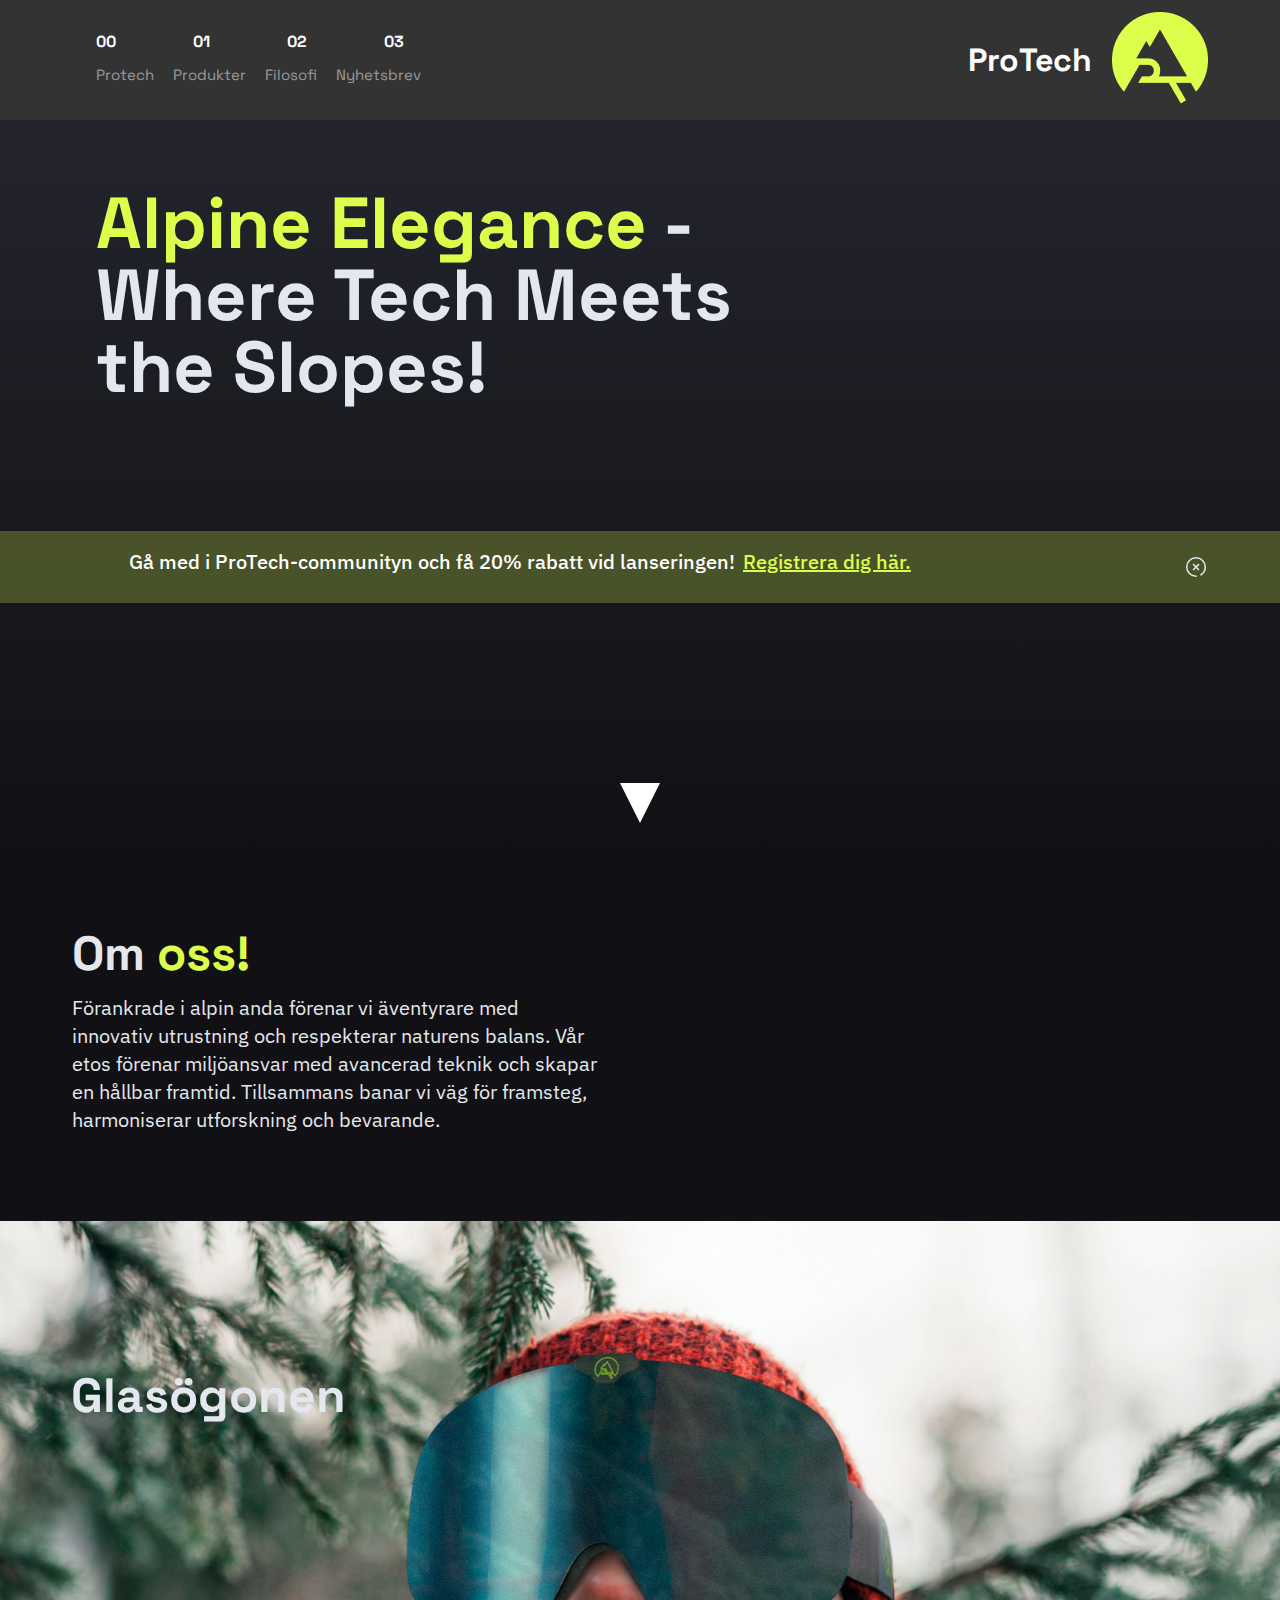
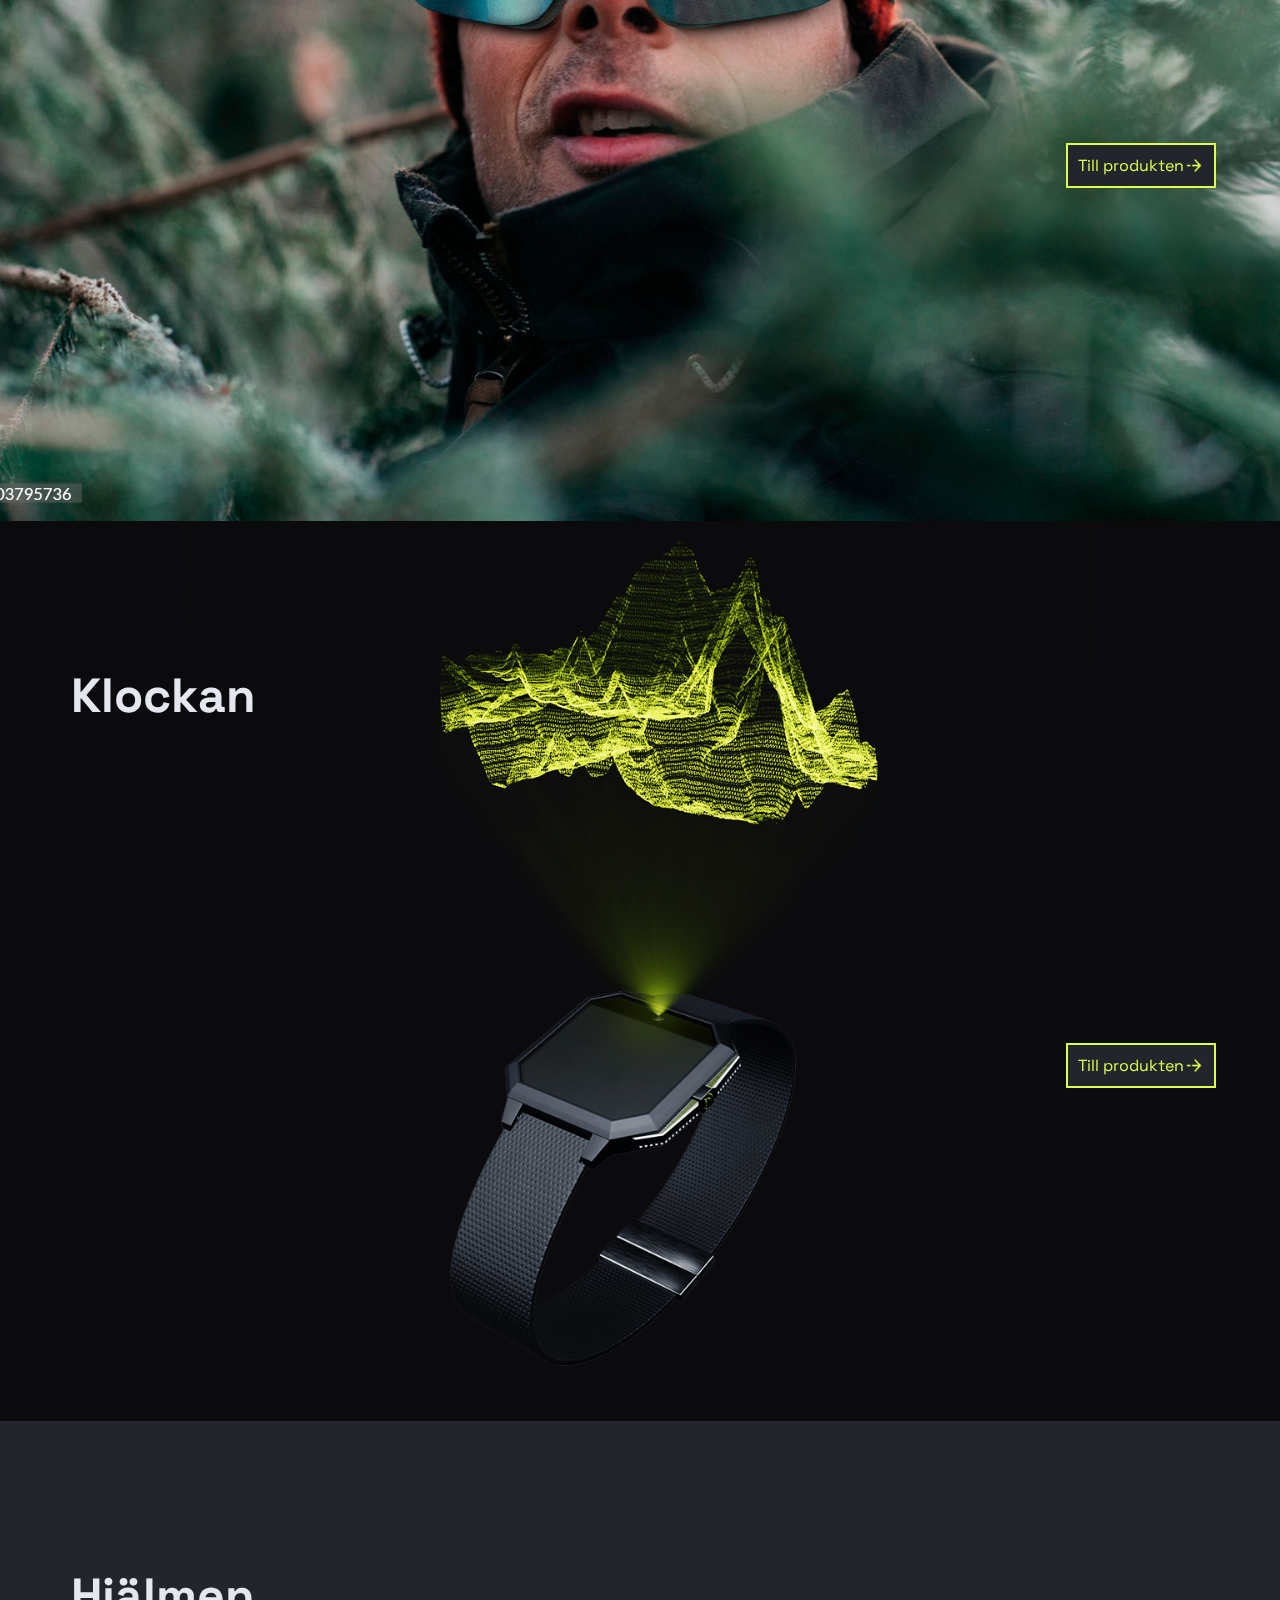
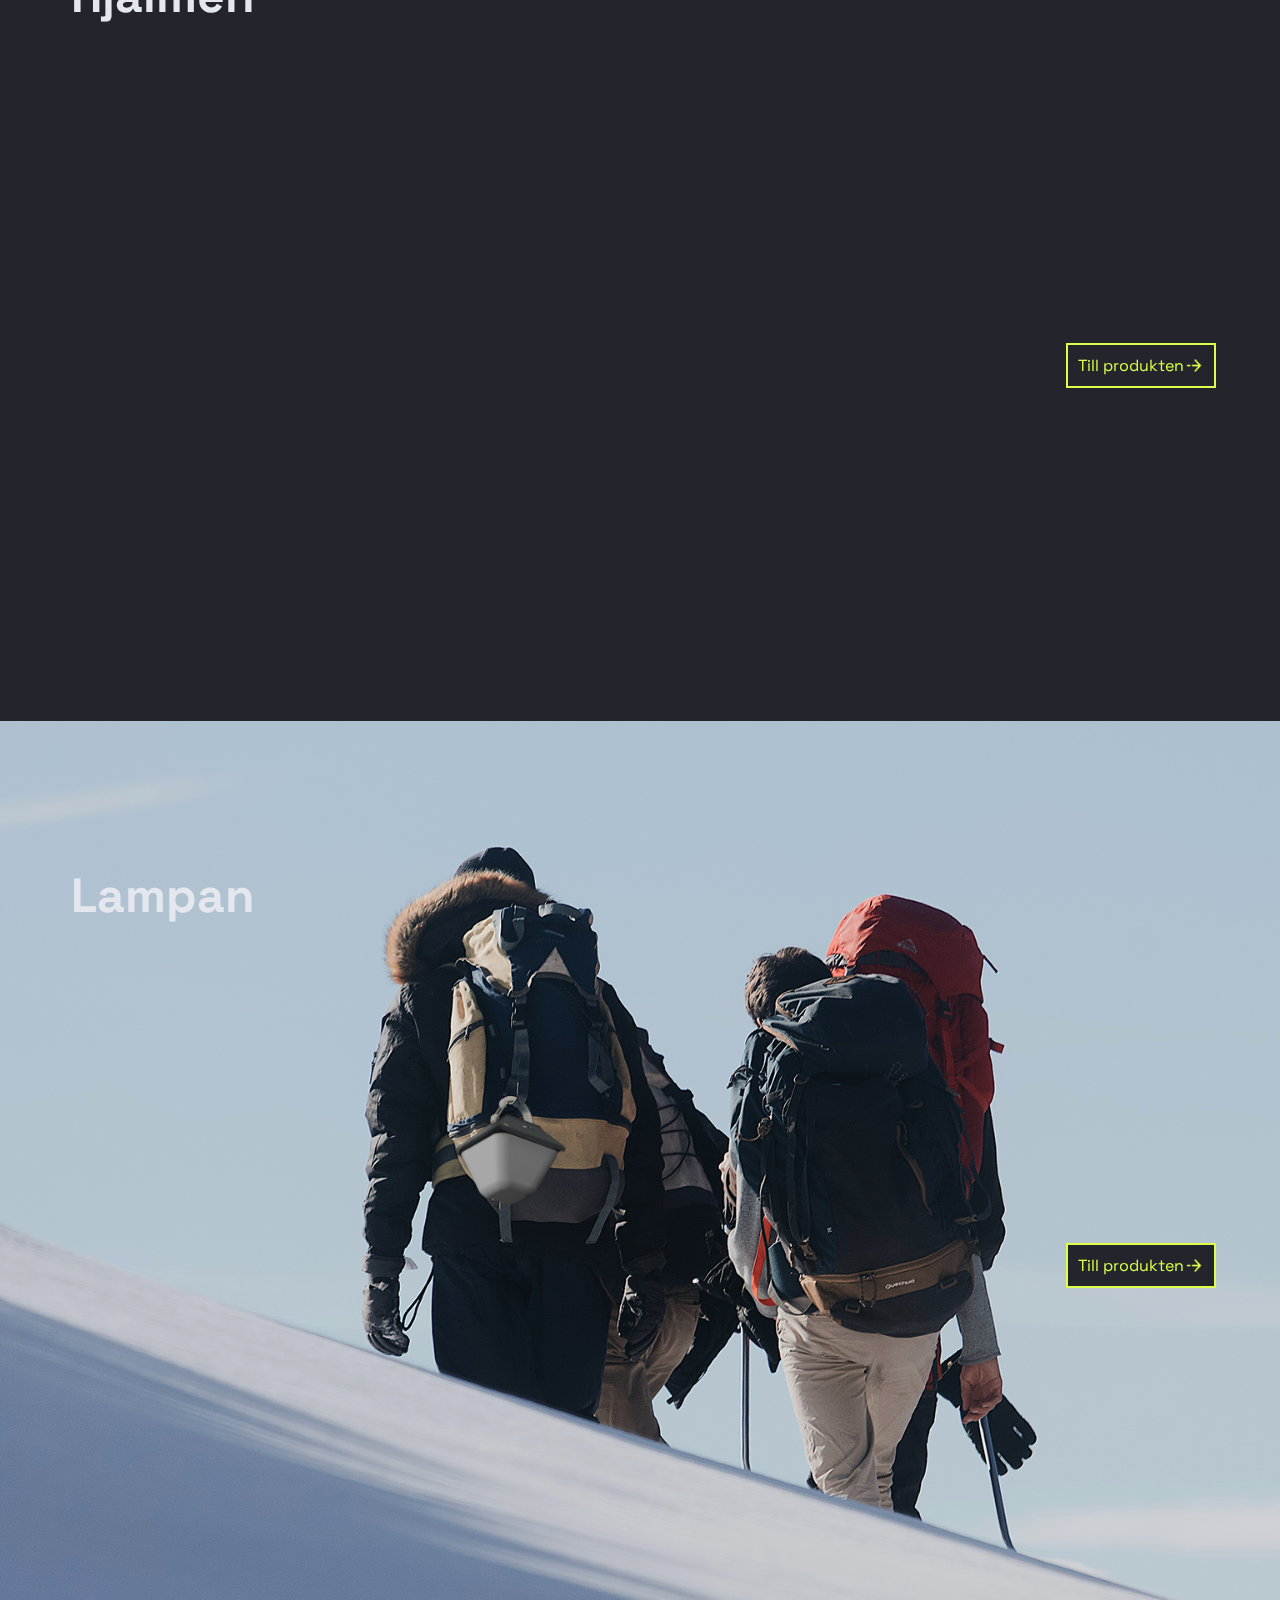
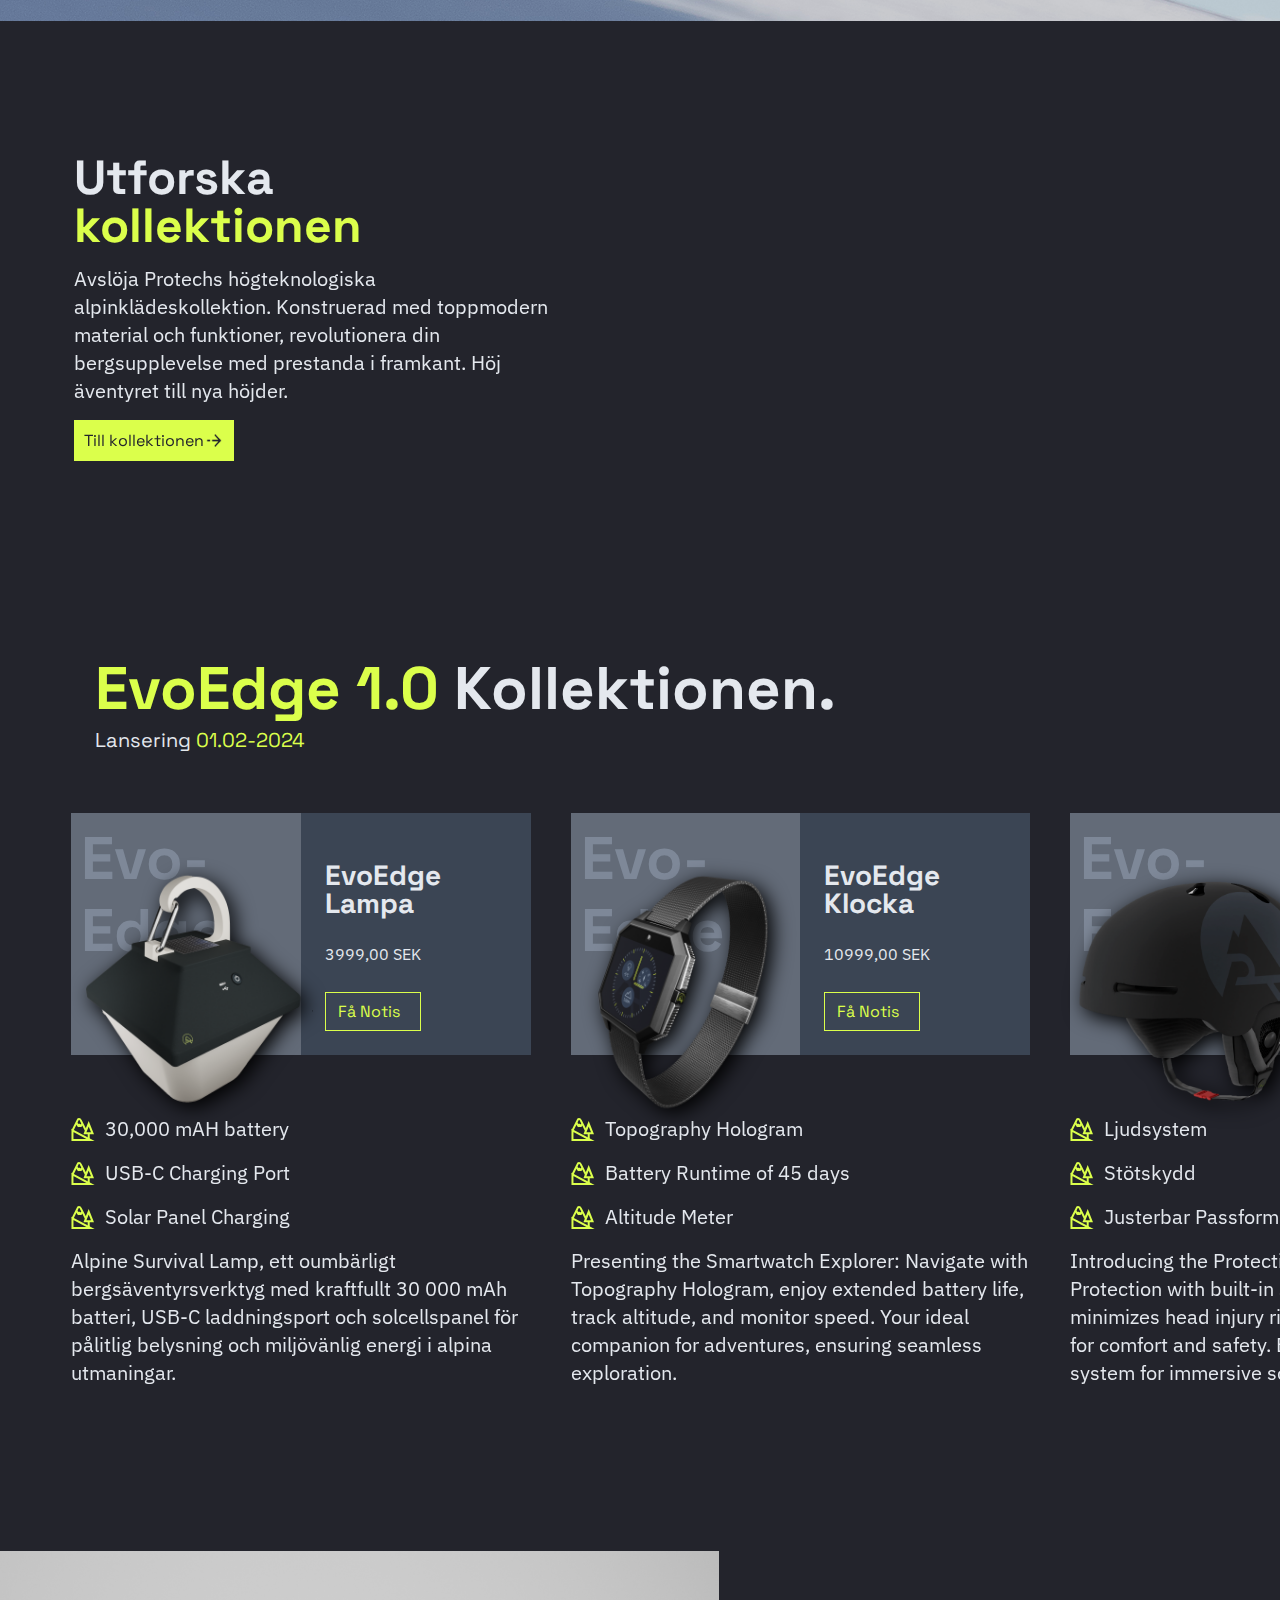
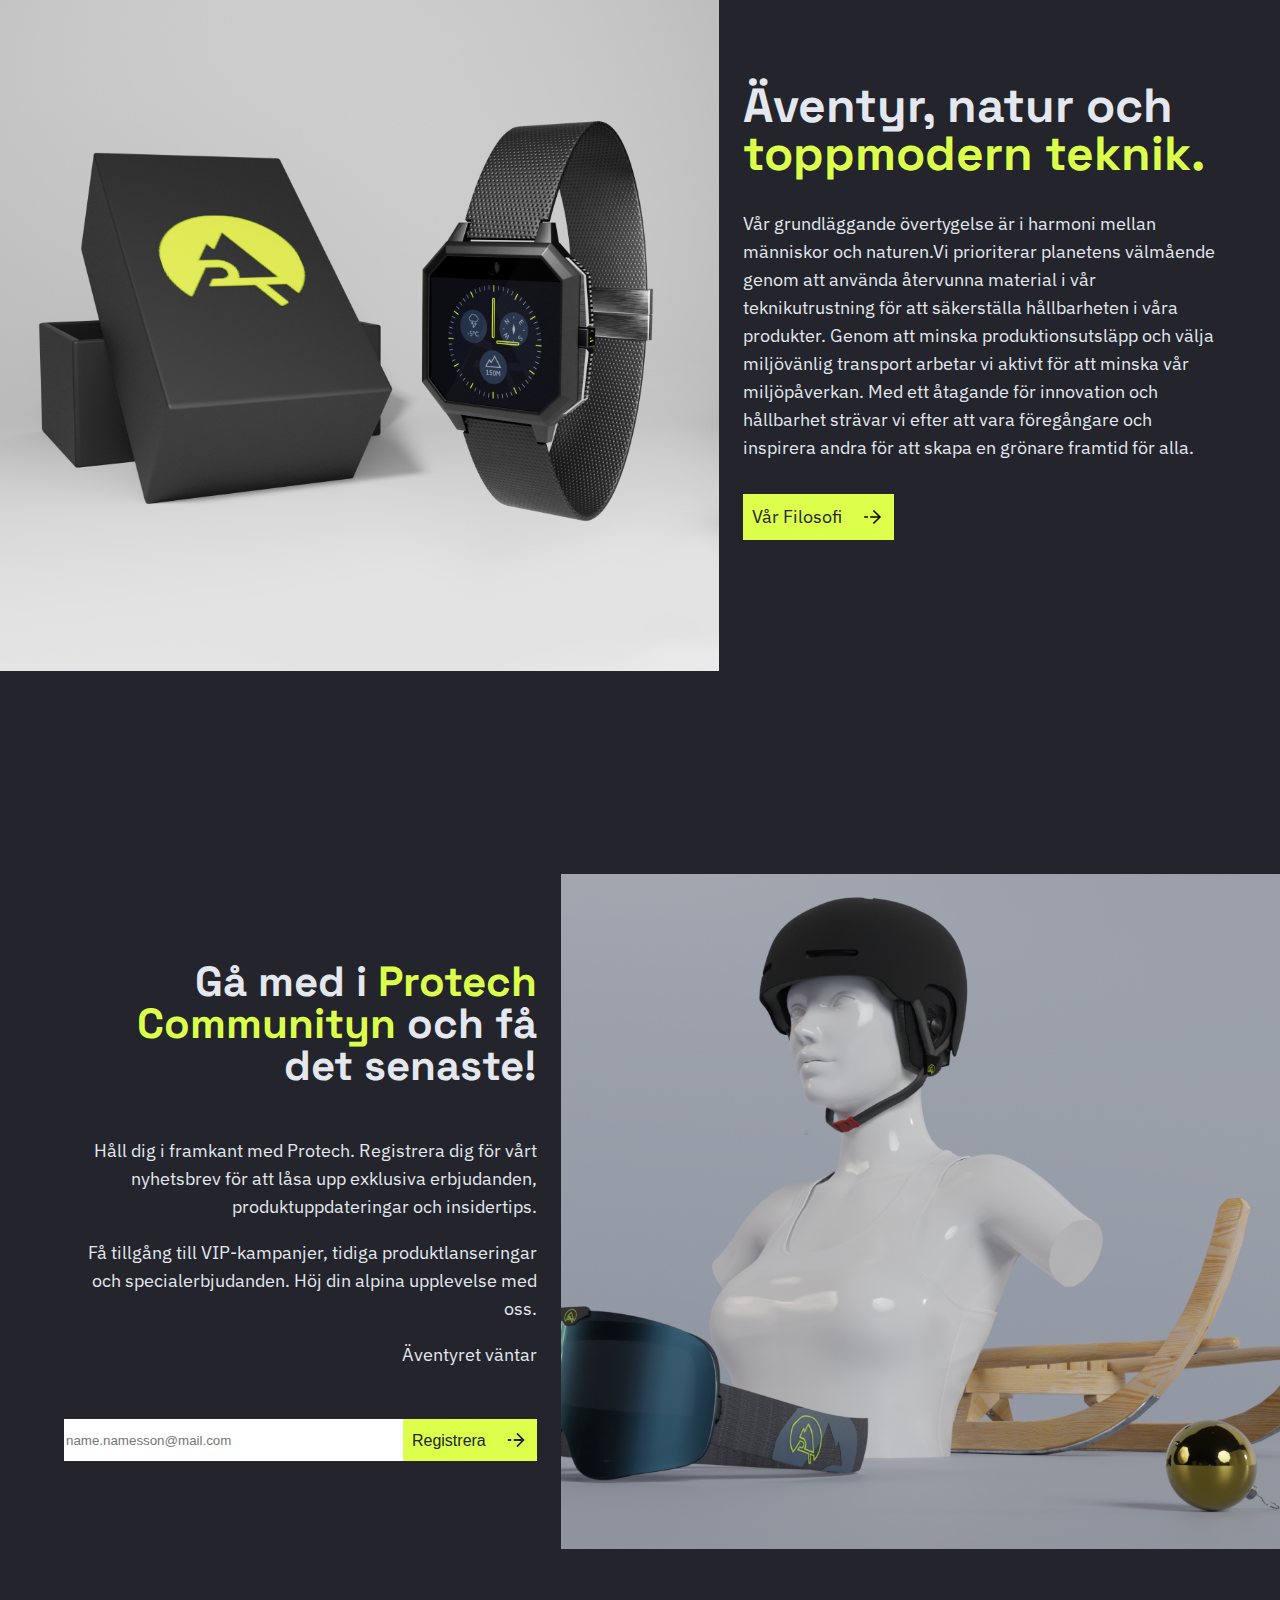
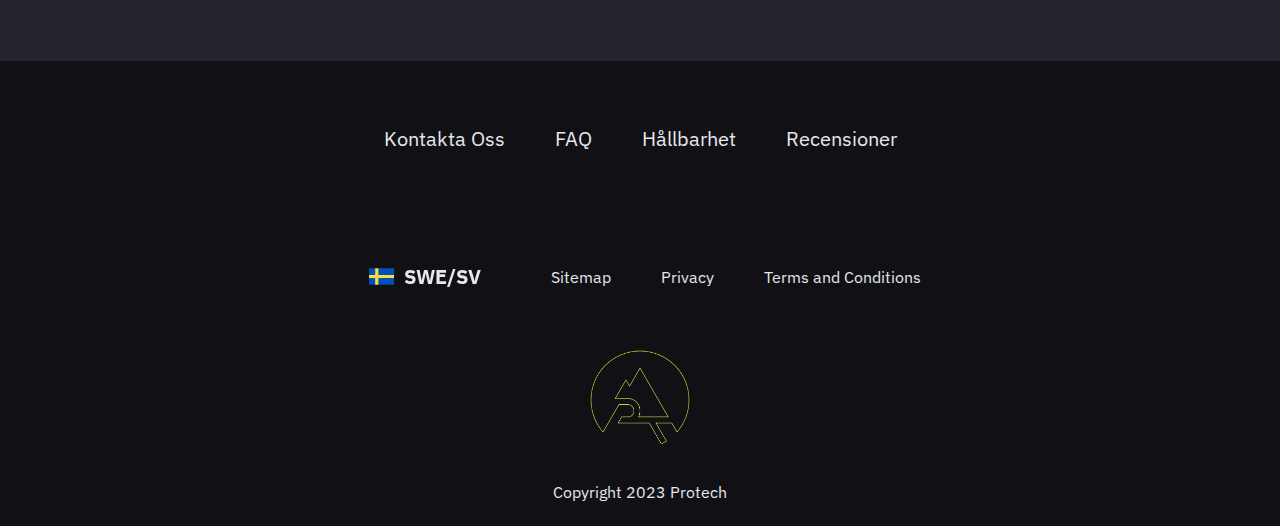
==== commit 27e5e160: "fixed carousel and hover effects" ====
--- a/index.html
+++ b/index.html
@@ -27,7 +27,7 @@
     />
     <title>Pro-Tech</title>
   </head>
-  <body id="body">
+  <body>
     <div class="header"></div>
     <header class="sticky-nav" id="sticky-nav">
       <div class="headerlogo" id="headerlogo">
@@ -62,7 +62,9 @@
       <div class="newsletterBanner">
         <p>
           Gå med i ProTech-communityn och få 20% rabatt vid lanseringen!
-          <span class="newsletterlink">Registrera dig här.</span>
+          <span class="newsletterlink"
+            ><a href="#">Registrera dig här.</a></span
+          >
         </p>
         <svg
           xmlns="http://www.w3.org/2000/svg"
@@ -104,14 +106,14 @@
         för framsteg, harmoniserar utforskning och bevarande.
       </div>
     </div>
-    <div class="slidey-images" id="slidey-images">
+    <div class="slidey-images">
       <div class="image-card goggles">
         <h2 class="producth2">Glasögonen</h2>
         <div class="button-container">
           <h2>Glasögonen</h2>
           <a href="#">
             <div class="empty-button">
-              Till Produkten <img src="images/arrow-right.png" alt="" />
+              Till produkten <img src="images/arrow-right.png" alt="" />
             </div>
           </a>
         </div>
@@ -122,7 +124,7 @@
           <h2>Klockan</h2>
           <a href="#">
             <div class="empty-button">
-              Till Produkten <img src="images/arrow-right.png" alt="" />
+              Till produkten <img src="images/arrow-right.png" alt="" />
             </div>
           </a>
         </div>
@@ -133,7 +135,7 @@
           <h2>Hjälmen</h2>
           <a href="#">
             <div class="empty-button">
-              Till Produkten <img src="images/arrow-right.png" alt="" />
+              Till produkten <img src="images/arrow-right.png" alt="" />
             </div>
           </a>
         </div>
@@ -144,7 +146,7 @@
           <h2>Lampan</h2>
           <a href="#">
             <div class="empty-button">
-              Till Produkten <img src="images/arrow-right.png" alt="" />
+              Till produkten <img src="images/arrow-right.png" alt="" />
             </div>
           </a>
         </div>
--- a/styles.css
+++ b/styles.css
@@ -41,7 +41,9 @@
   background-color: #dbff4b;
   transition: width 0.5s;
 }
-
+.newsletterBanner a {
+  color: var(--Limeyellow);
+}
 .newsletterBanner {
   display: flex;
   width: 100%;
@@ -49,7 +51,7 @@
   align-items: center;
   gap: 8px;
   flex-shrink: 0;
-  background: rgba(17, 17, 21, 0.50);
+  background: rgba(219, 255, 75, 0.25);
 }
 
 .navigation {
@@ -64,11 +66,9 @@
 
 .numbers {
   display: flex;
-  gap: 73px;
+  gap: 76px;
   width: 100%;
   height: 16px;
-  margin-left: 13px;
-
 }
 
 .numbers h2 {
@@ -83,7 +83,7 @@
 
 .pages {
   display: flex;
-  gap: 26px;
+  gap: 18px;
   align-items: center;
   align-self: stretch;
   width: 100%;
@@ -330,7 +330,7 @@
   display: flex;
   justify-content: space-around;
   width: 180px;
-  background-color: #23242ce7;
+  background-color: transparent;
   -webkit-transition: all 0.15s ease-in-out;
   transition: all 0.15s ease-in-out;
   color: var(--Limeyellow);
@@ -412,6 +412,10 @@
   border-style: none;
   padding: 9px;
 }
+.communityButton:hover {
+  box-shadow: 0 0 10px 0 var(--Limeyellow) inset, 0 0 20px 2px var(--Limeyellow);
+  cursor: pointer;
+}
 
 .communityButton p {
   color: var(--Background-darkest);
@@ -468,7 +472,7 @@
   object-fit: cover;
 }
 .swiper-container {
-  padding: 20 0px;
+  padding: 20px 0px;
   width: 100%;
 }
 .product-carousel {
@@ -648,7 +652,11 @@
   align-items: center;
   gap: 8px;
   border: 1px solid var(--Limeyellow);
-  background-color: var(--Background-darkest);
+}
+
+.product-button:hover {
+  box-shadow: 0 0 10px 0 var(--Limeyellow) inset, 0 0 20px 2px var(--Limeyellow);
+  border: 1px solid var(--Limeyellow);
 }
 .floating-image {
   position: absolute;
@@ -704,6 +712,11 @@
 
   .navigation {
     width: 100%;
+  }
+}
+@media (min-width: 992px) and (max-width: 1200px) {
+  .floating-image {
+    height: 82% !important;
   }
 }
 @media (min-width: 548px) and (max-width: 600px) {
@@ -928,7 +941,7 @@
   }
 
   .pages {
-    gap: 26px;
+    gap: 19px;
   }
 
   .hero-image {
@@ -951,7 +964,7 @@
     align-items: center;
     gap: 17px;
     flex-shrink: 0;
-    background: rgba(17, 17, 21, 0.50);
+    background: rgba(219, 255, 75, 0.25);
   }
 
   .newsletterBanner p {
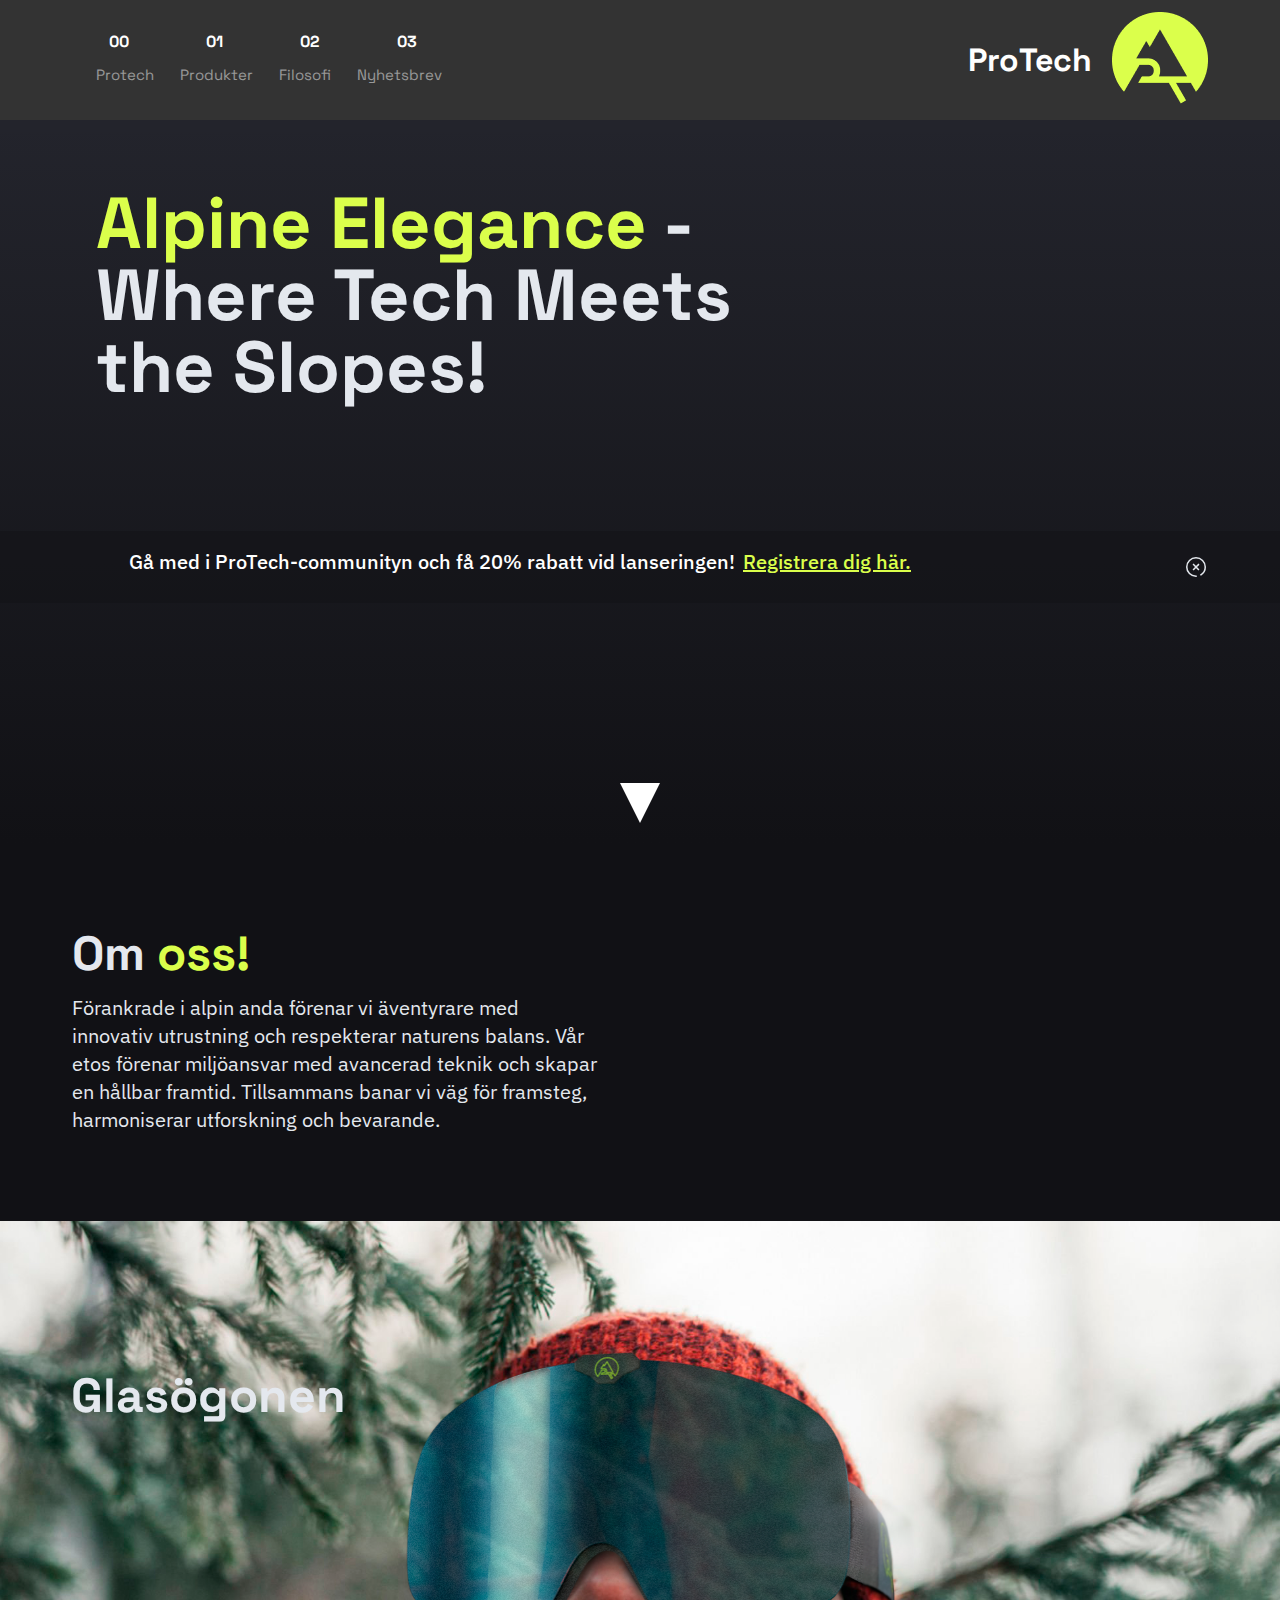
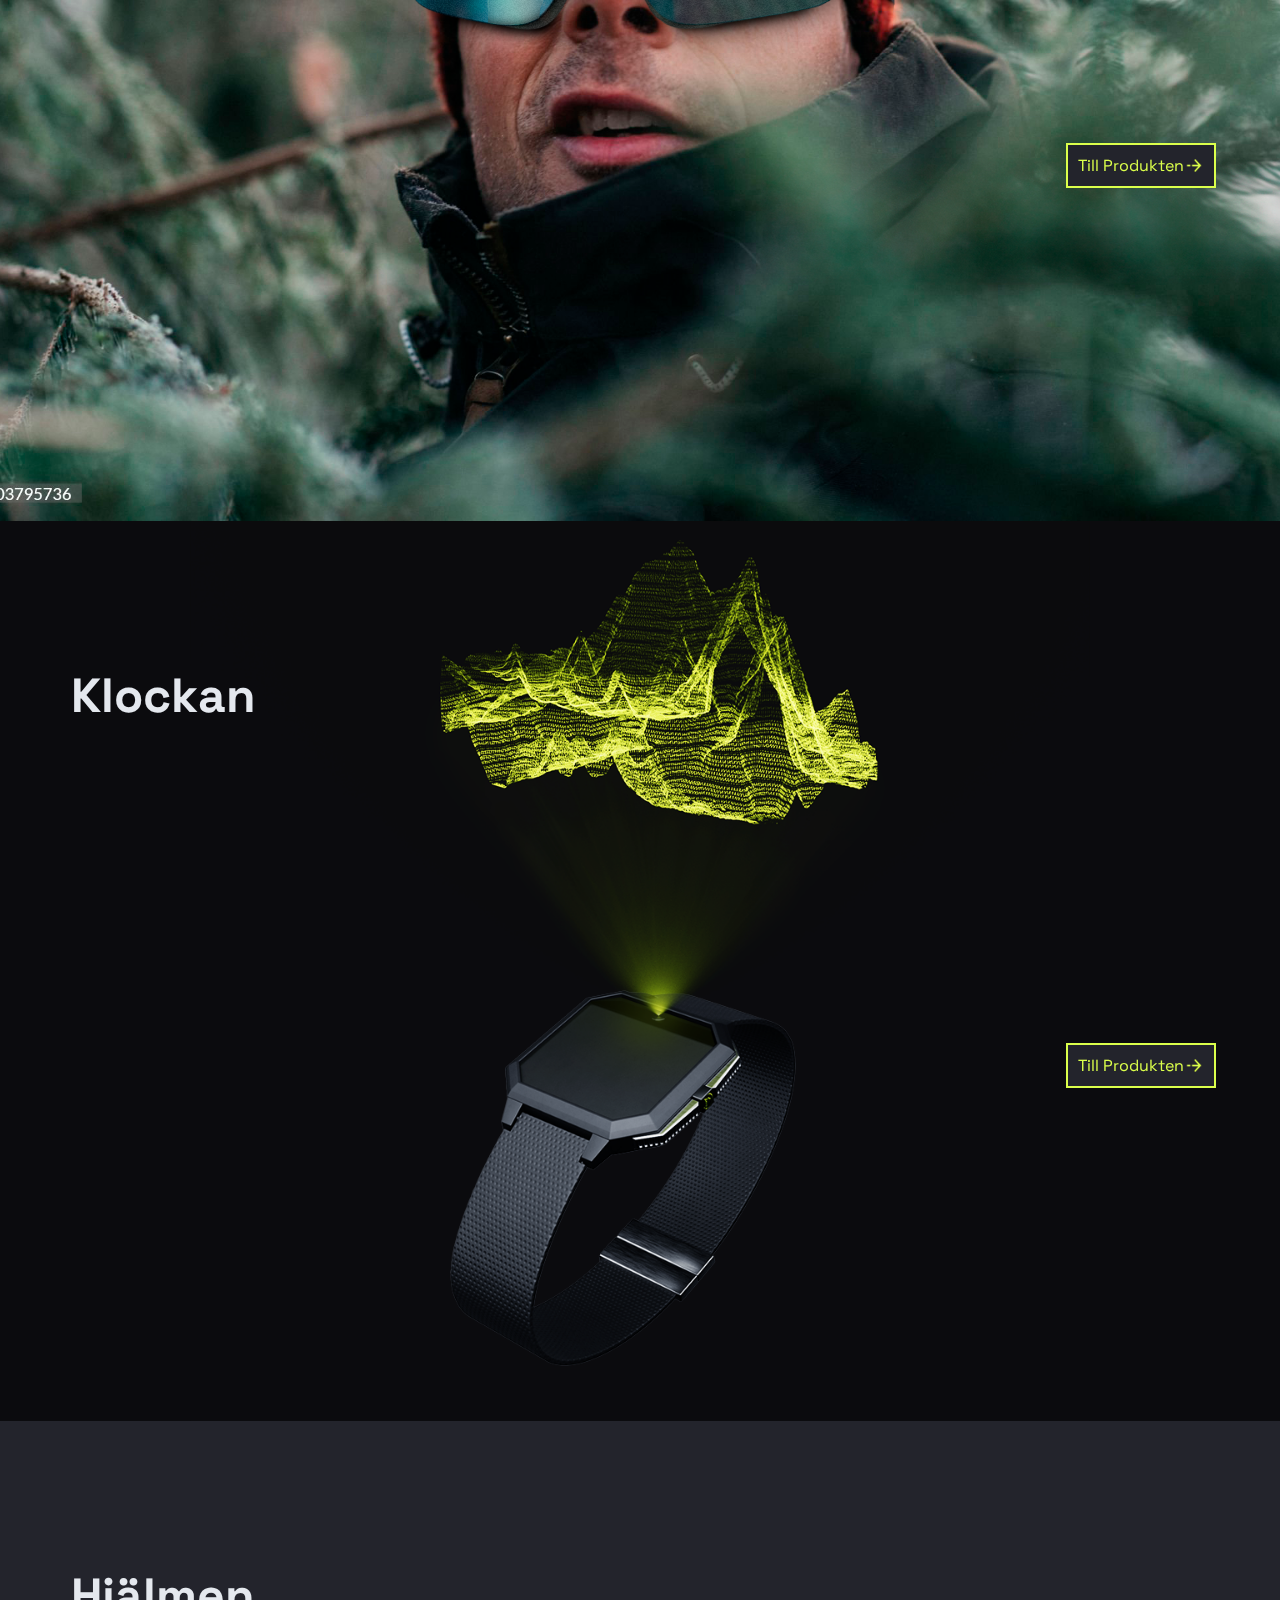
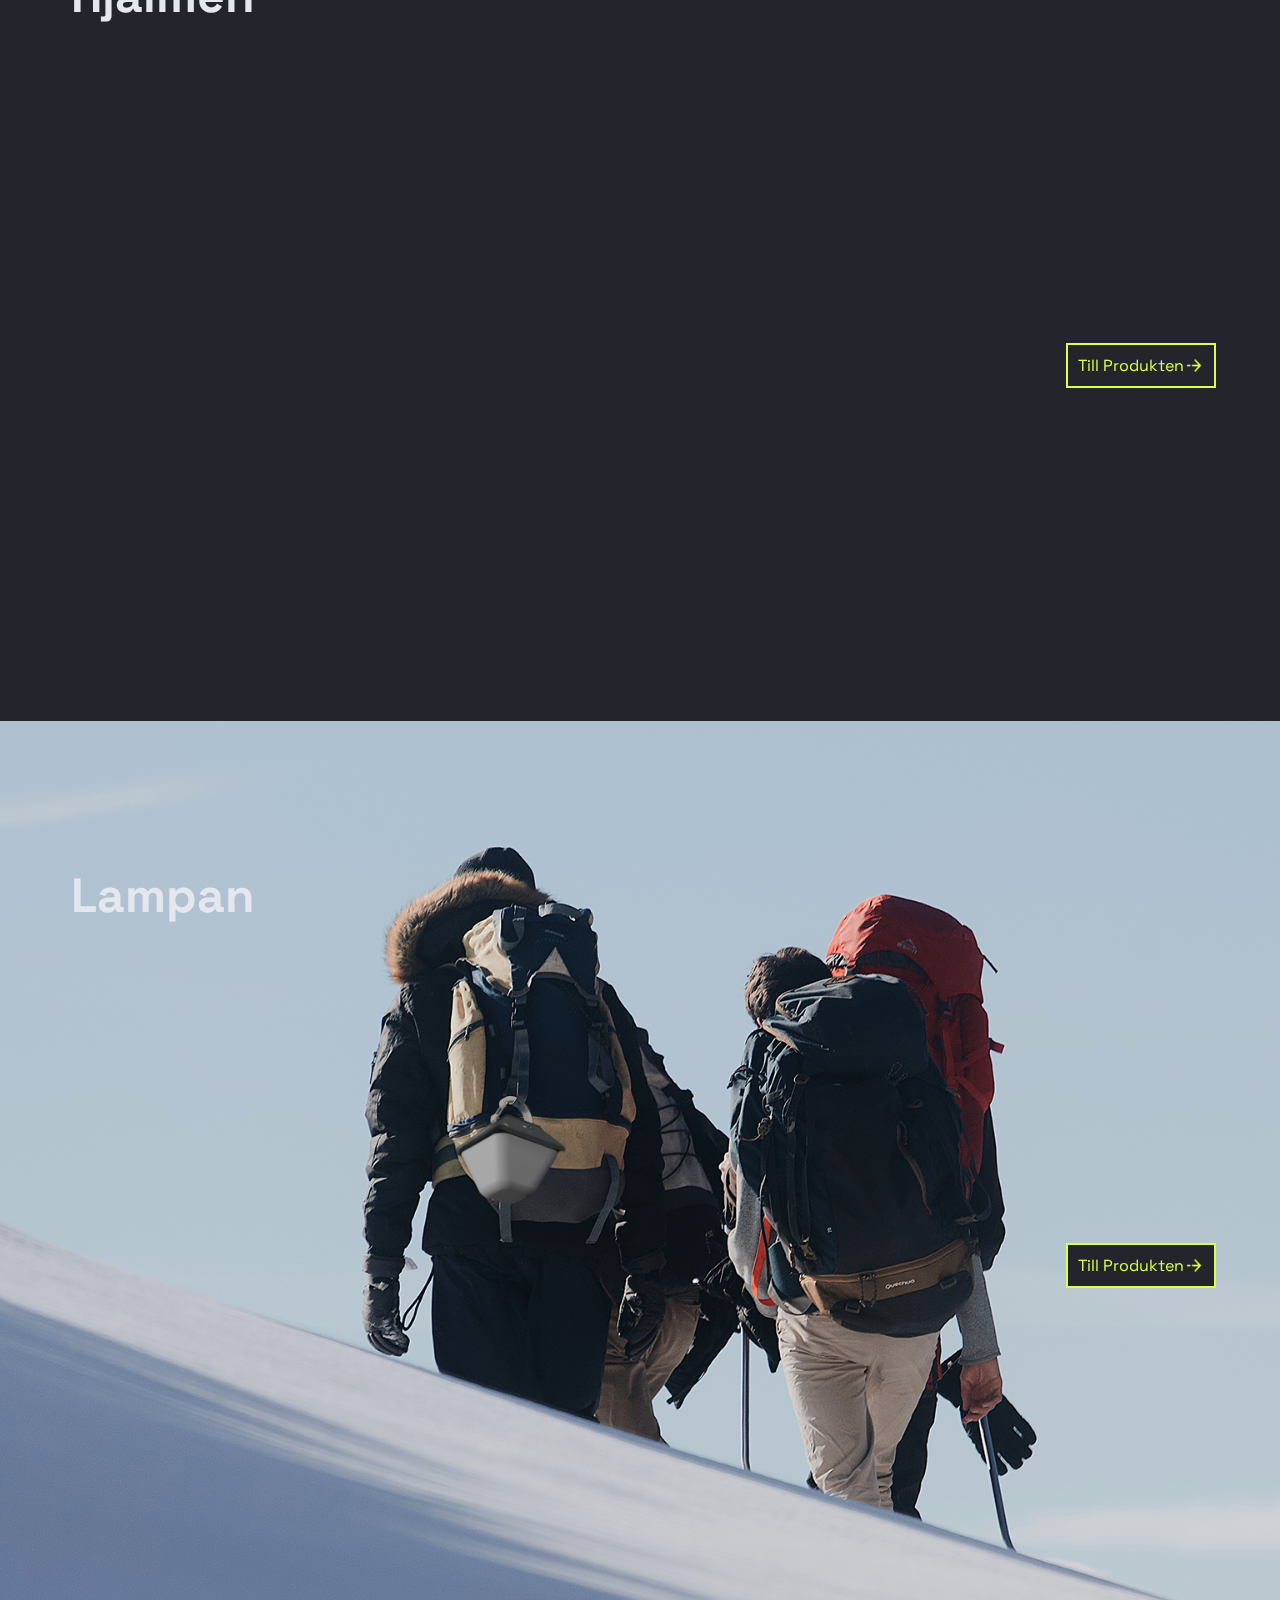
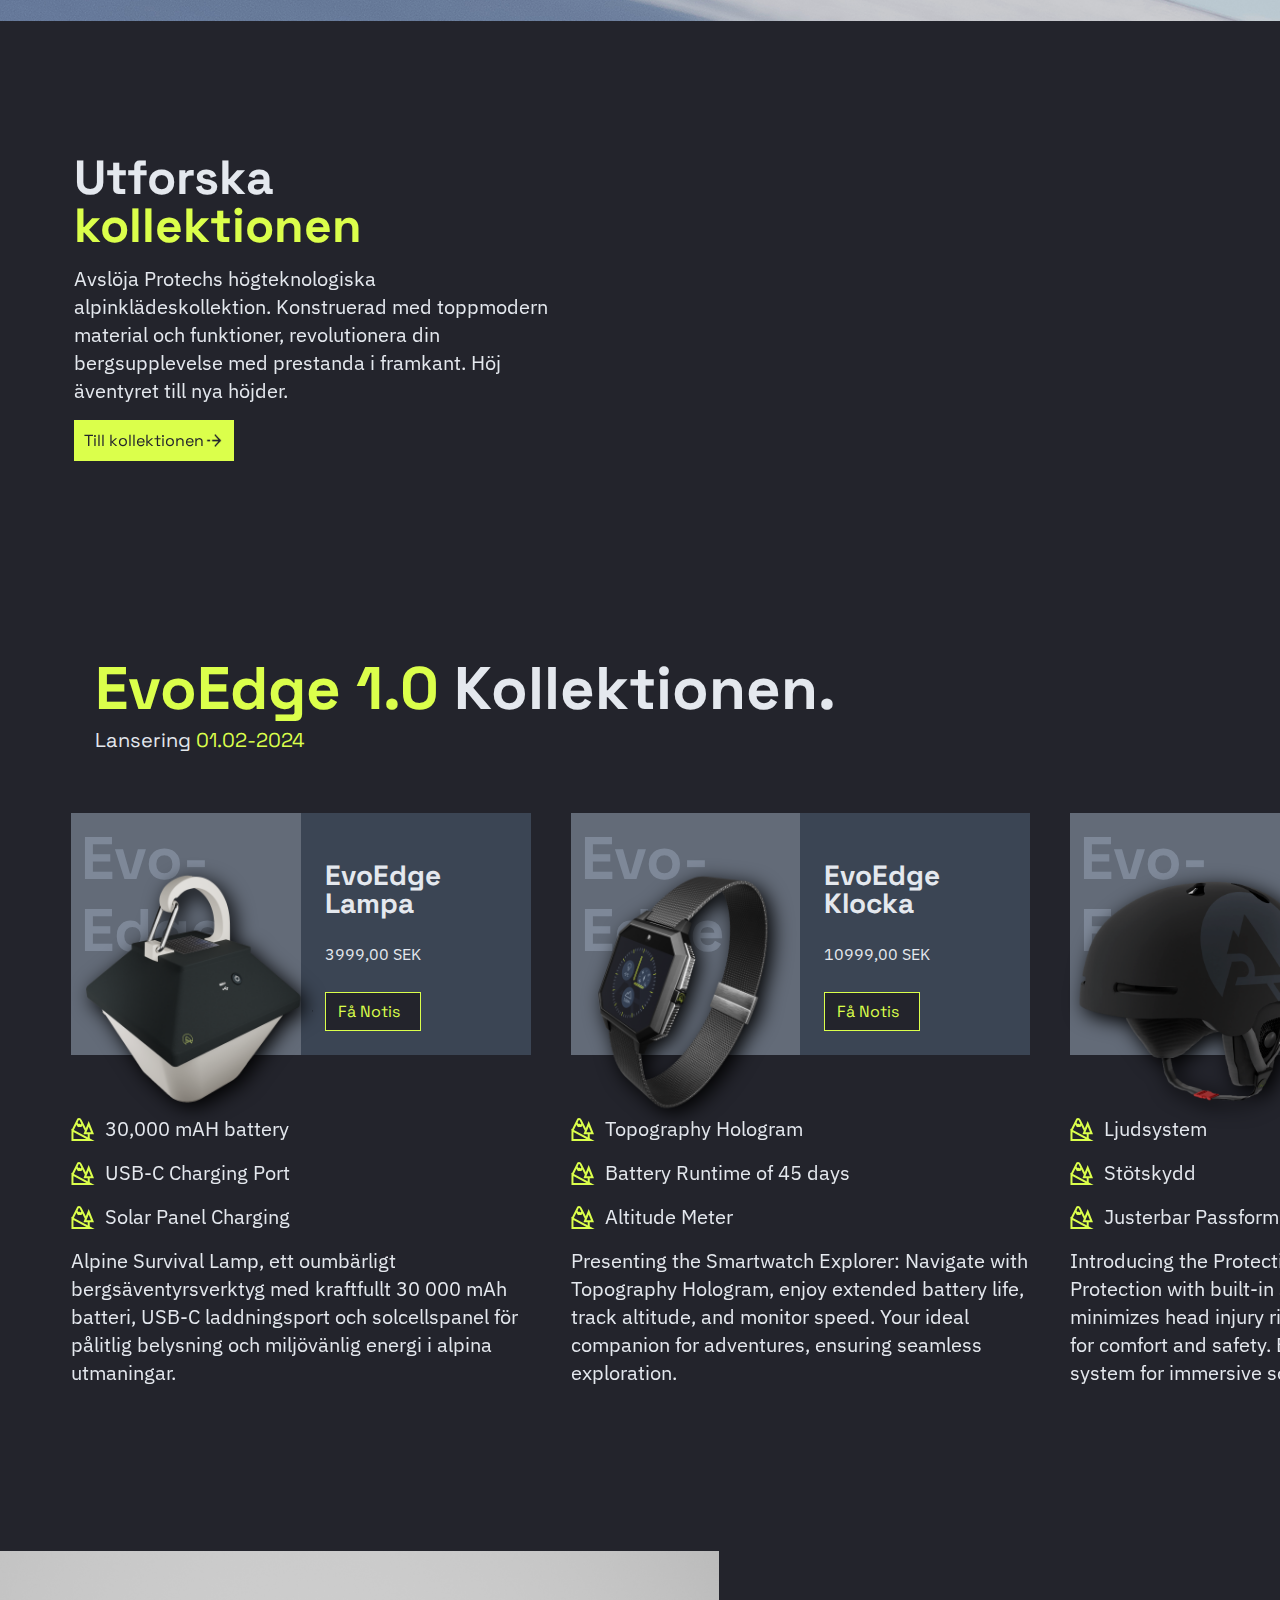
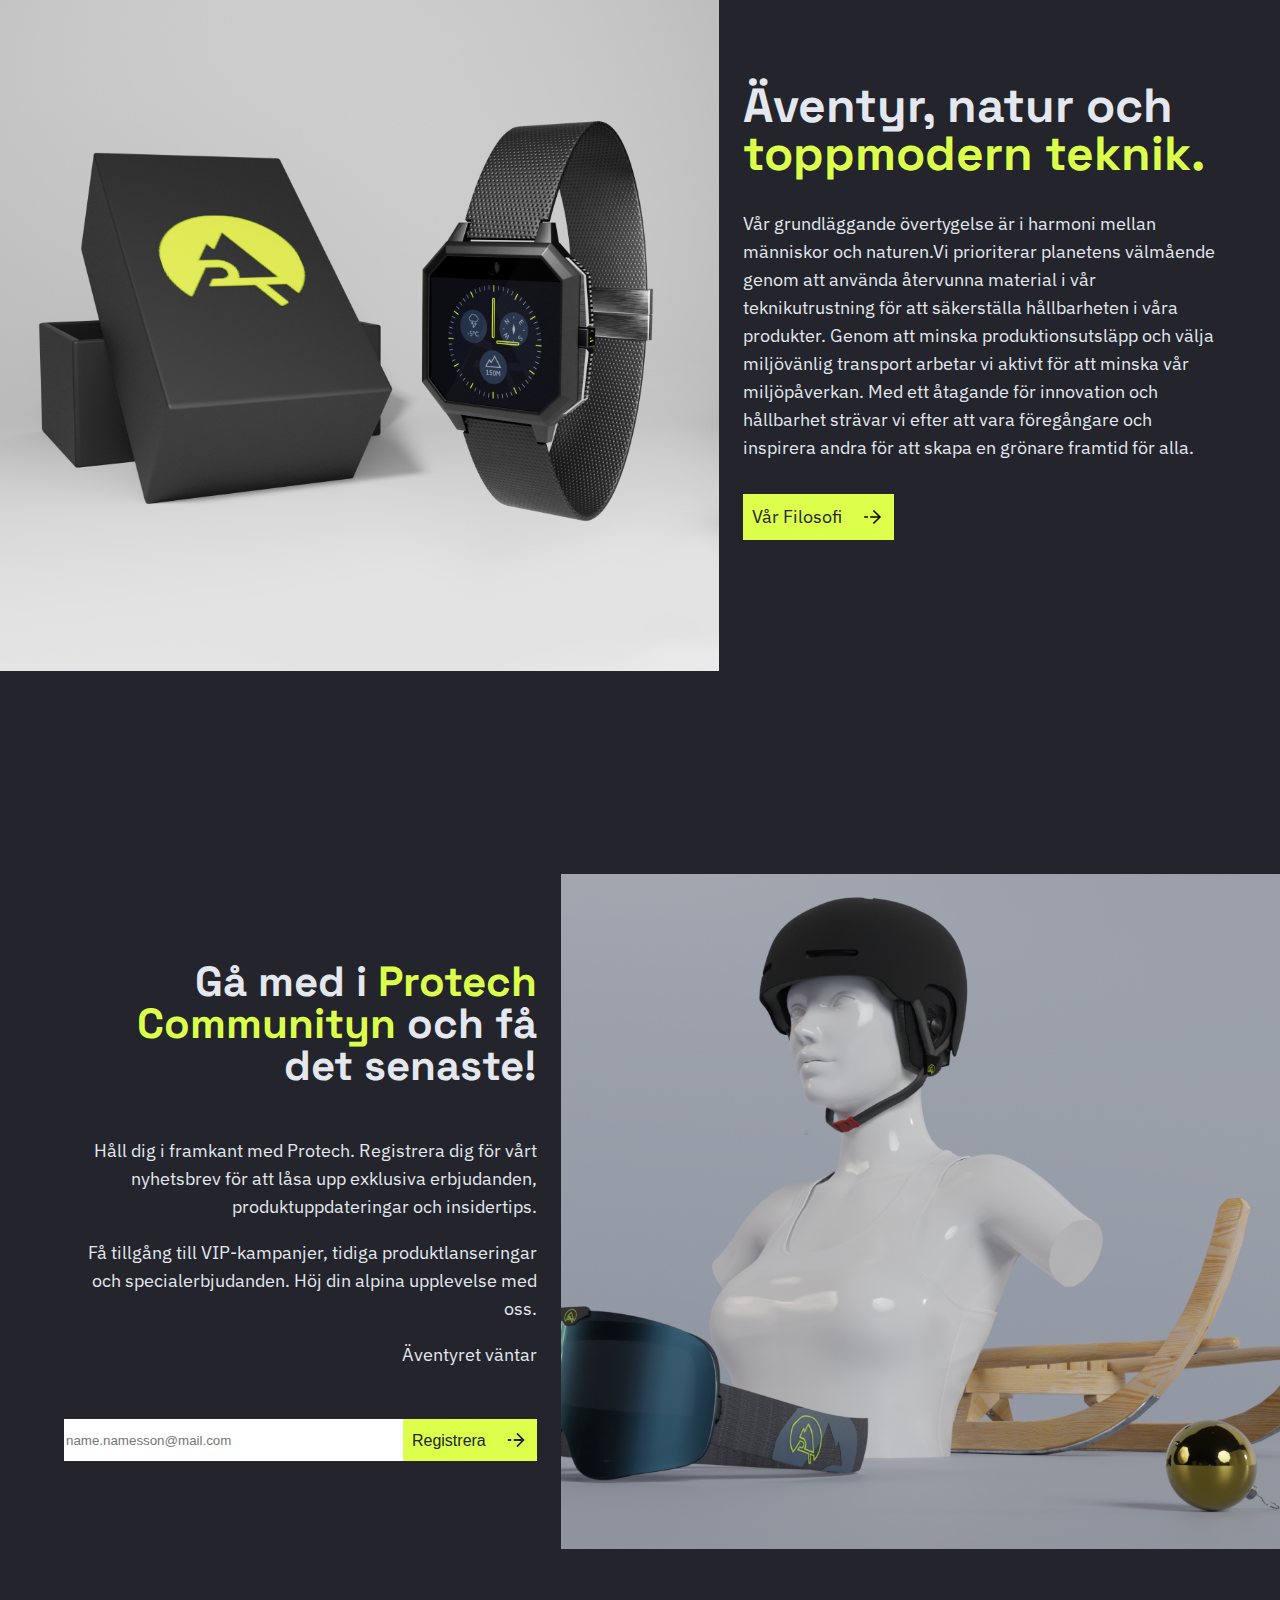
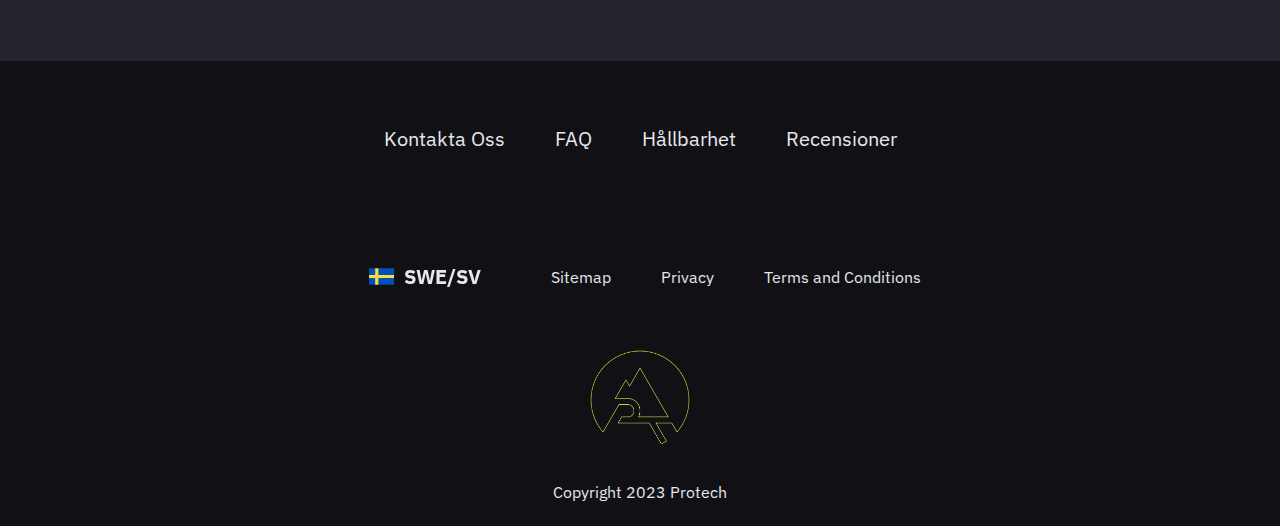
==== commit c3af8bb1: "Merge branch 'main' into hoverButtons" ====
--- a/index.html
+++ b/index.html
@@ -27,7 +27,7 @@
     />
     <title>Pro-Tech</title>
   </head>
-  <body>
+  <body id="body">
     <div class="header"></div>
     <header class="sticky-nav" id="sticky-nav">
       <div class="headerlogo" id="headerlogo">
@@ -106,14 +106,14 @@
         för framsteg, harmoniserar utforskning och bevarande.
       </div>
     </div>
-    <div class="slidey-images">
+    <div class="slidey-images" id="slidey-images">
       <div class="image-card goggles">
         <h2 class="producth2">Glasögonen</h2>
         <div class="button-container">
           <h2>Glasögonen</h2>
           <a href="#">
             <div class="empty-button">
-              Till produkten <img src="images/arrow-right.png" alt="" />
+              Till Produkten <img src="images/arrow-right.png" alt="" />
             </div>
           </a>
         </div>
@@ -124,7 +124,7 @@
           <h2>Klockan</h2>
           <a href="#">
             <div class="empty-button">
-              Till produkten <img src="images/arrow-right.png" alt="" />
+              Till Produkten <img src="images/arrow-right.png" alt="" />
             </div>
           </a>
         </div>
@@ -135,7 +135,7 @@
           <h2>Hjälmen</h2>
           <a href="#">
             <div class="empty-button">
-              Till produkten <img src="images/arrow-right.png" alt="" />
+              Till Produkten <img src="images/arrow-right.png" alt="" />
             </div>
           </a>
         </div>
@@ -146,7 +146,7 @@
           <h2>Lampan</h2>
           <a href="#">
             <div class="empty-button">
-              Till produkten <img src="images/arrow-right.png" alt="" />
+              Till Produkten <img src="images/arrow-right.png" alt="" />
             </div>
           </a>
         </div>
--- a/styles.css
+++ b/styles.css
@@ -51,7 +51,7 @@
   align-items: center;
   gap: 8px;
   flex-shrink: 0;
-  background: rgba(219, 255, 75, 0.25);
+  background: rgba(17, 17, 21, 0.50);
 }
 
 .navigation {
@@ -66,9 +66,11 @@
 
 .numbers {
   display: flex;
-  gap: 76px;
+  gap: 73px;
   width: 100%;
   height: 16px;
+  margin-left: 13px;
+
 }
 
 .numbers h2 {
@@ -83,7 +85,7 @@
 
 .pages {
   display: flex;
-  gap: 18px;
+  gap: 26px;
   align-items: center;
   align-self: stretch;
   width: 100%;
@@ -330,7 +332,7 @@
   display: flex;
   justify-content: space-around;
   width: 180px;
-  background-color: transparent;
+  background-color: #23242ce7;
   -webkit-transition: all 0.15s ease-in-out;
   transition: all 0.15s ease-in-out;
   color: var(--Limeyellow);
@@ -652,6 +654,7 @@
   align-items: center;
   gap: 8px;
   border: 1px solid var(--Limeyellow);
+  background-color: var(--Background-darkest);
 }
 
 .product-button:hover {
@@ -941,7 +944,7 @@
   }
 
   .pages {
-    gap: 19px;
+    gap: 26px;
   }
 
   .hero-image {
@@ -964,7 +967,7 @@
     align-items: center;
     gap: 17px;
     flex-shrink: 0;
-    background: rgba(219, 255, 75, 0.25);
+    background: rgba(17, 17, 21, 0.50);
   }
 
   .newsletterBanner p {
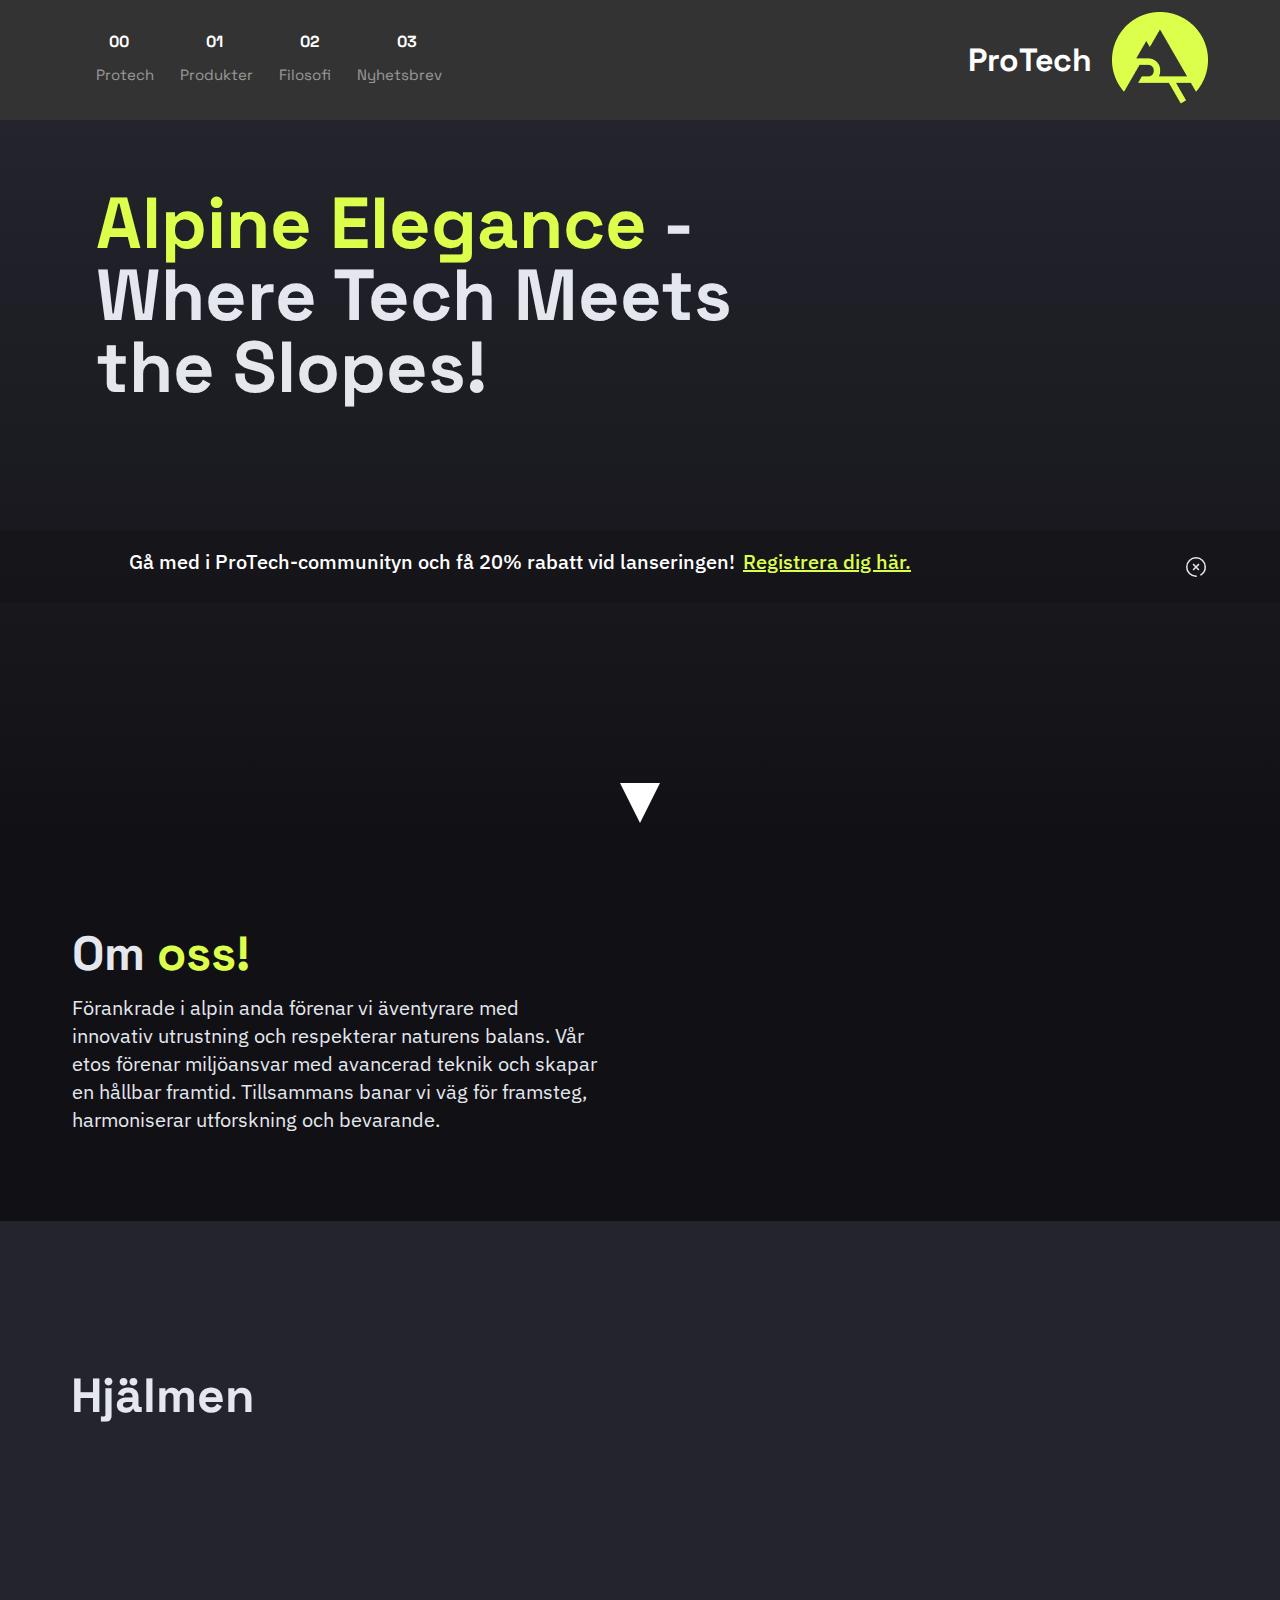
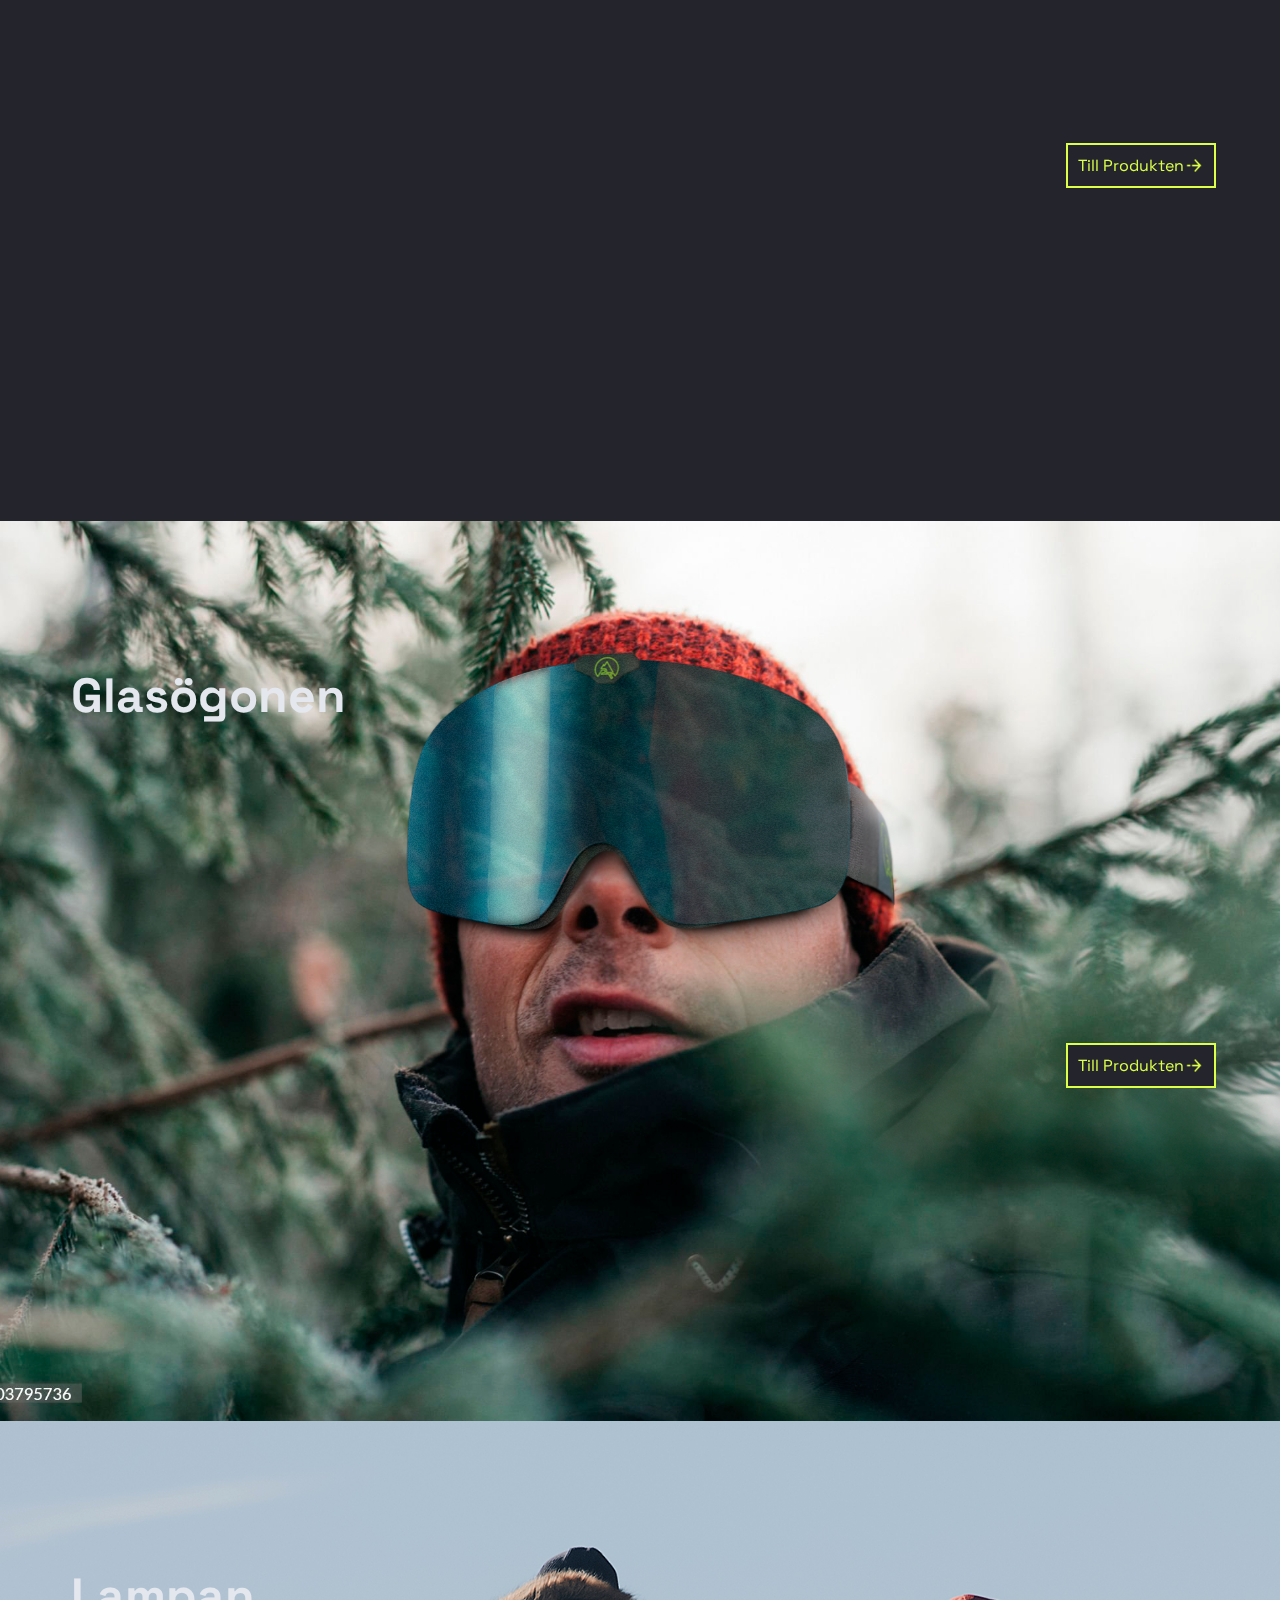
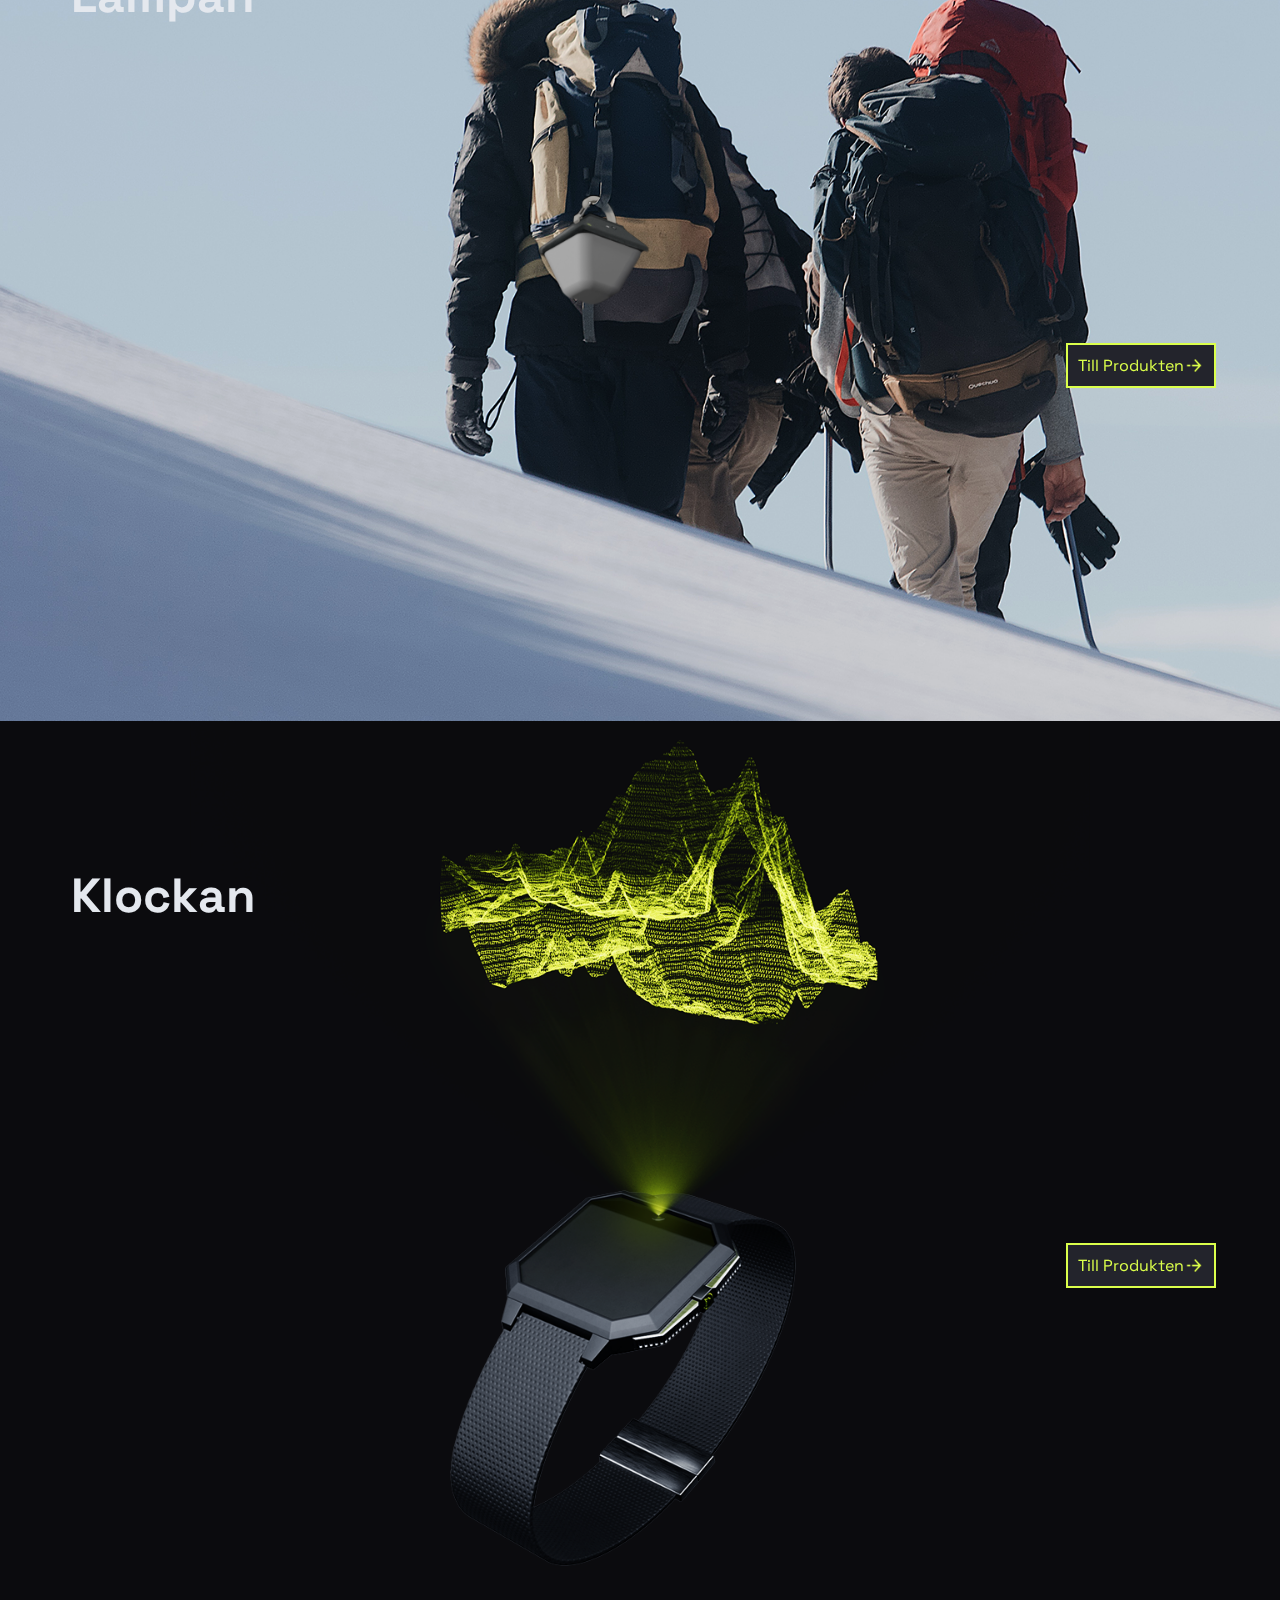
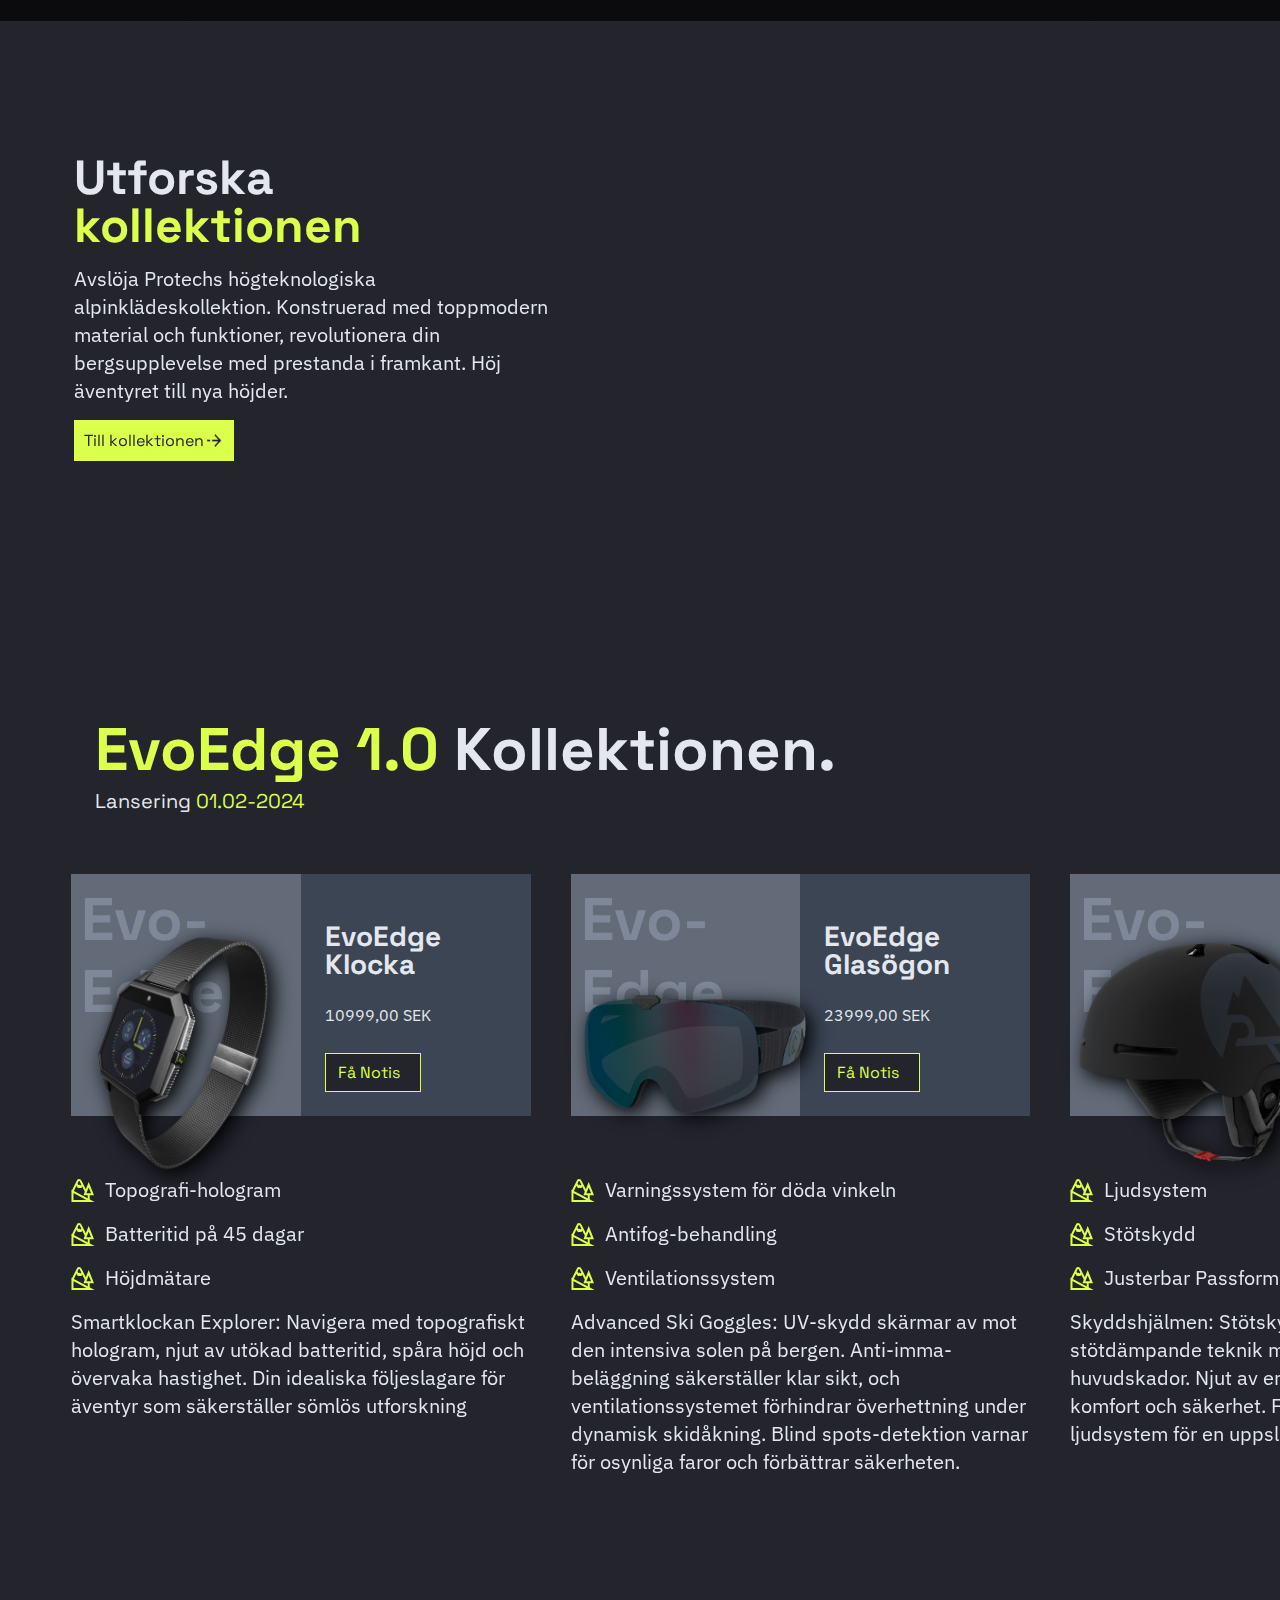
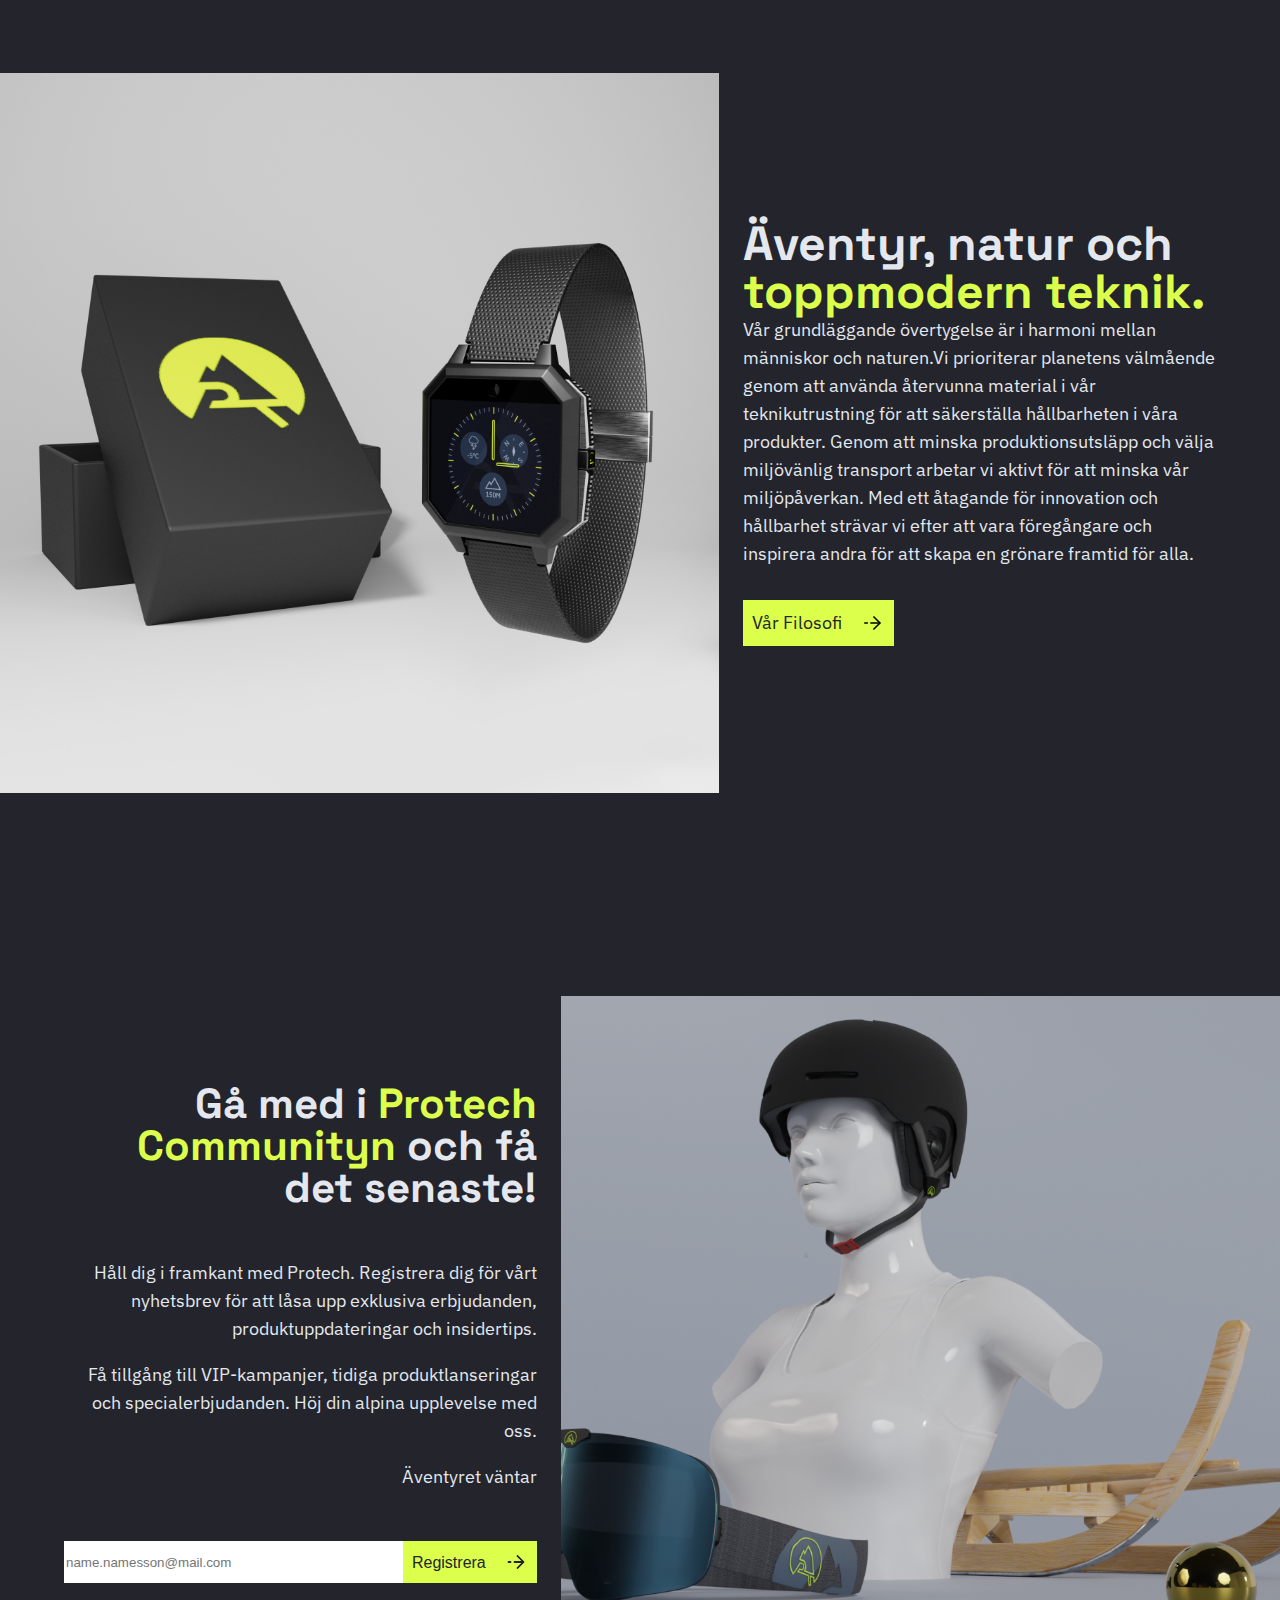
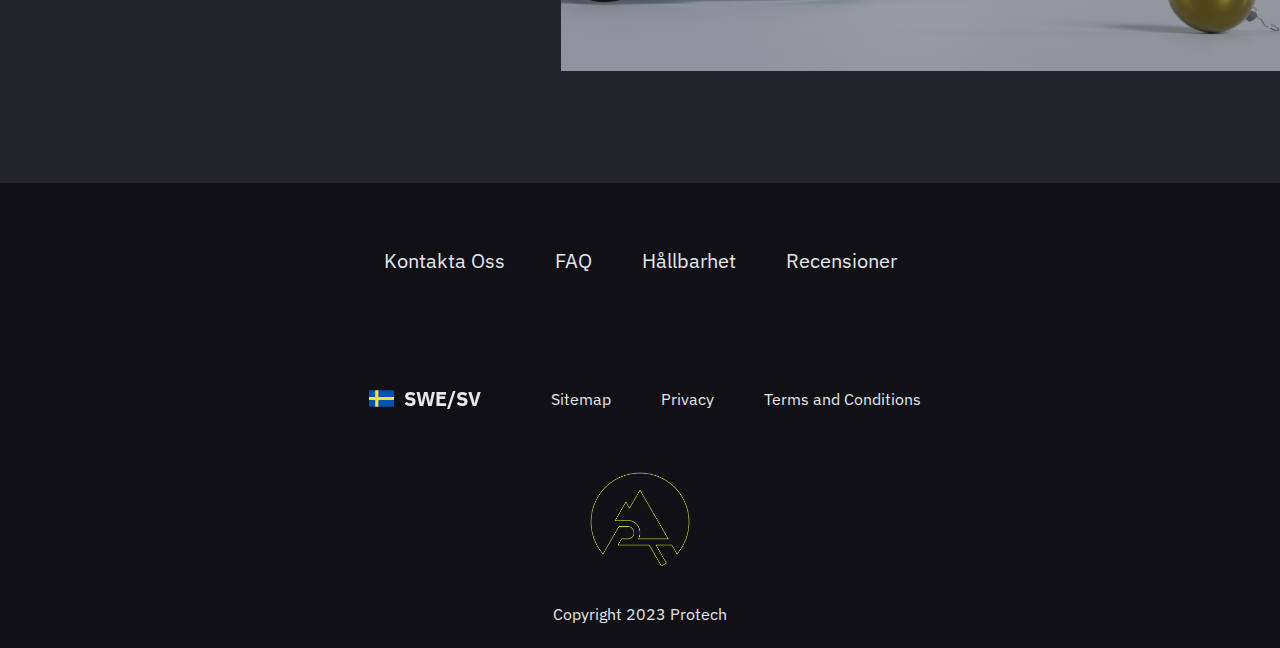
==== commit b1315a72: "fixes-for-various-things" ====
--- a/index.html
+++ b/index.html
@@ -107,6 +107,17 @@
       </div>
     </div>
     <div class="slidey-images" id="slidey-images">
+      <div class="image-card helmet">
+        <h2 class="producth2">Hjälmen</h2>
+        <div class="button-container">
+          <h2>Hjälmen</h2>
+          <a href="#">
+            <div class="empty-button">
+              Till Produkten <img src="images/arrow-right.png" alt="" />
+            </div>
+          </a>
+        </div>
+      </div>
       <div class="image-card goggles">
         <h2 class="producth2">Glasögonen</h2>
         <div class="button-container">
@@ -118,32 +129,21 @@
           </a>
         </div>
       </div>
+      <div class="image-card backpack">
+        <h2 class="producth2">Lampan</h2>
+        <div class="button-container">
+          <h2>Lampan</h2>
+          <a href="#">
+            <div class="empty-button">
+              Till Produkten <img src="images/arrow-right.png" alt="" />
+            </div>
+          </a>
+        </div>
+      </div>
       <div class="image-card watch">
         <h2 class="producth2">Klockan</h2>
         <div class="button-container">
           <h2>Klockan</h2>
-          <a href="#">
-            <div class="empty-button">
-              Till Produkten <img src="images/arrow-right.png" alt="" />
-            </div>
-          </a>
-        </div>
-      </div>
-      <div class="image-card helmet">
-        <h2 class="producth2">Hjälmen</h2>
-        <div class="button-container">
-          <h2>Hjälmen</h2>
-          <a href="#">
-            <div class="empty-button">
-              Till Produkten <img src="images/arrow-right.png" alt="" />
-            </div>
-          </a>
-        </div>
-      </div>
-      <div class="image-card backpack">
-        <h2 class="producth2">Lampan</h2>
-        <div class="button-container">
-          <h2>Lampan</h2>
           <a href="#">
             <div class="empty-button">
               Till Produkten <img src="images/arrow-right.png" alt="" />
@@ -193,6 +193,467 @@
                   <div class="bottom-text">Edge</div>
                   <img
                     class="floating-image"
+                    src="images/ClockCarousel.png"
+                    alt=""
+                  />
+                </div>
+                <div class="card-bottom">
+                  <div class="product-name">
+                    EvoEdge<br />
+                    Klocka
+                  </div>
+                  <div class="product-price">10999,00 SEK</div>
+                  <div class="product-button">
+                    <div class="product-button-text">Få Notis</div>
+                    <i class="fa-regular fa-bell"></i>
+                  </div>
+                </div>
+              </div>
+              <div class="card-wrapper-bottom">
+                <div class="bulletpoint">
+                  <svg
+                    xmlns="http://www.w3.org/2000/svg"
+                    width="24"
+                    height="25"
+                    viewBox="0 0 24 25"
+                    fill="none"
+                  >
+                    <path
+                      d="M19.6066 23.0009H1.47656V13.4609L19.6066 23.0009Z"
+                      stroke="#DBFF4B"
+                      stroke-width="2"
+                      stroke-miterlimit="10"
+                    />
+                    <path
+                      d="M1.47656 13.5L6.77656 2.84004C6.90363 2.586 7.09933 2.37265 7.34148 2.22418C7.58362 2.07571 7.86253 1.99806 8.14656 2.00004C8.43431 1.99837 8.71647 2.0795 8.95938 2.23376C9.20229 2.38802 9.39571 2.60889 9.51656 2.87004L14.9966 13.68"
+                      stroke="#DBFF4B"
+                      stroke-width="2"
+                      stroke-miterlimit="10"
+                    />
+                    <path
+                      d="M5.28906 5.82031L7.20906 8.68031L8.15906 7.73031L10.0691 8.68031L11.4291 6.87031"
+                      stroke="#DBFF4B"
+                      stroke-width="2"
+                      stroke-miterlimit="10"
+                    />
+                    <path
+                      d="M21.5206 16.3195H13.8906L17.7006 6.76953L21.5206 16.3195Z"
+                      stroke="#DBFF4B"
+                      stroke-width="2"
+                      stroke-miterlimit="10"
+                    />
+                    <path
+                      d="M17.7031 16.3203V22.0503"
+                      stroke="#DBFF4B"
+                      stroke-width="2"
+                      stroke-miterlimit="10"
+                    />
+                  </svg>
+                  <div class="bulletpoint-text">Topografi-hologram</div>
+                </div>
+                <div class="bulletpoint">
+                  <svg
+                    xmlns="http://www.w3.org/2000/svg"
+                    width="24"
+                    height="25"
+                    viewBox="0 0 24 25"
+                    fill="none"
+                  >
+                    <path
+                      d="M19.6066 23.0009H1.47656V13.4609L19.6066 23.0009Z"
+                      stroke="#DBFF4B"
+                      stroke-width="2"
+                      stroke-miterlimit="10"
+                    />
+                    <path
+                      d="M1.47656 13.5L6.77656 2.84004C6.90363 2.586 7.09933 2.37265 7.34148 2.22418C7.58362 2.07571 7.86253 1.99806 8.14656 2.00004C8.43431 1.99837 8.71647 2.0795 8.95938 2.23376C9.20229 2.38802 9.39571 2.60889 9.51656 2.87004L14.9966 13.68"
+                      stroke="#DBFF4B"
+                      stroke-width="2"
+                      stroke-miterlimit="10"
+                    />
+                    <path
+                      d="M5.28906 5.82031L7.20906 8.68031L8.15906 7.73031L10.0691 8.68031L11.4291 6.87031"
+                      stroke="#DBFF4B"
+                      stroke-width="2"
+                      stroke-miterlimit="10"
+                    />
+                    <path
+                      d="M21.5206 16.3195H13.8906L17.7006 6.76953L21.5206 16.3195Z"
+                      stroke="#DBFF4B"
+                      stroke-width="2"
+                      stroke-miterlimit="10"
+                    />
+                    <path
+                      d="M17.7031 16.3203V22.0503"
+                      stroke="#DBFF4B"
+                      stroke-width="2"
+                      stroke-miterlimit="10"
+                    />
+                  </svg>
+                  <div class="bulletpoint-text">Batteritid på 45 dagar</div>
+                </div>
+                <div class="bulletpoint">
+                  <svg
+                    xmlns="http://www.w3.org/2000/svg"
+                    width="24"
+                    height="25"
+                    viewBox="0 0 24 25"
+                    fill="none"
+                  >
+                    <path
+                      d="M19.6066 23.0009H1.47656V13.4609L19.6066 23.0009Z"
+                      stroke="#DBFF4B"
+                      stroke-width="2"
+                      stroke-miterlimit="10"
+                    />
+                    <path
+                      d="M1.47656 13.5L6.77656 2.84004C6.90363 2.586 7.09933 2.37265 7.34148 2.22418C7.58362 2.07571 7.86253 1.99806 8.14656 2.00004C8.43431 1.99837 8.71647 2.0795 8.95938 2.23376C9.20229 2.38802 9.39571 2.60889 9.51656 2.87004L14.9966 13.68"
+                      stroke="#DBFF4B"
+                      stroke-width="2"
+                      stroke-miterlimit="10"
+                    />
+                    <path
+                      d="M5.28906 5.82031L7.20906 8.68031L8.15906 7.73031L10.0691 8.68031L11.4291 6.87031"
+                      stroke="#DBFF4B"
+                      stroke-width="2"
+                      stroke-miterlimit="10"
+                    />
+                    <path
+                      d="M21.5206 16.3195H13.8906L17.7006 6.76953L21.5206 16.3195Z"
+                      stroke="#DBFF4B"
+                      stroke-width="2"
+                      stroke-miterlimit="10"
+                    />
+                    <path
+                      d="M17.7031 16.3203V22.0503"
+                      stroke="#DBFF4B"
+                      stroke-width="2"
+                      stroke-miterlimit="10"
+                    />
+                  </svg>
+                  <div class="bulletpoint-text">Höjdmätare</div>
+                </div>
+                <div class="card-wrapper-bottom-text">
+                  Smartklockan Explorer: Navigera med topografiskt hologram, njut av utökad batteritid, spåra höjd och övervaka hastighet. 
+                  Din idealiska följeslagare för äventyr som säkerställer sömlös utforskning
+                </div>
+              </div>
+            </div>
+            <div class="swiper-slide card">
+              <div class="card-wrapper">
+                <div class="card-top">
+                  <div class="top-text">Evo-</div>
+                  <div class="bottom-text">Edge</div>
+                  <img
+                    class="floating-image"
+                    src="images/GogglesCarousel.png"
+                    alt=""
+                  />
+                </div>
+                <div class="card-bottom">
+                  <div class="product-name">
+                    EvoEdge<br />
+                    Glasögon
+                  </div>
+                  <div class="product-price">23999,00 SEK</div>
+                  <div class="product-button">
+                    <div class="product-button-text">Få Notis</div>
+                    <i class="fa-regular fa-bell"></i>
+                  </div>
+                </div>
+              </div>
+              <div class="card-wrapper-bottom">
+                <div class="bulletpoint">
+                  <svg
+                    xmlns="http://www.w3.org/2000/svg"
+                    width="24"
+                    height="25"
+                    viewBox="0 0 24 25"
+                    fill="none"
+                  >
+                    <path
+                      d="M19.6066 23.0009H1.47656V13.4609L19.6066 23.0009Z"
+                      stroke="#DBFF4B"
+                      stroke-width="2"
+                      stroke-miterlimit="10"
+                    />
+                    <path
+                      d="M1.47656 13.5L6.77656 2.84004C6.90363 2.586 7.09933 2.37265 7.34148 2.22418C7.58362 2.07571 7.86253 1.99806 8.14656 2.00004C8.43431 1.99837 8.71647 2.0795 8.95938 2.23376C9.20229 2.38802 9.39571 2.60889 9.51656 2.87004L14.9966 13.68"
+                      stroke="#DBFF4B"
+                      stroke-width="2"
+                      stroke-miterlimit="10"
+                    />
+                    <path
+                      d="M5.28906 5.82031L7.20906 8.68031L8.15906 7.73031L10.0691 8.68031L11.4291 6.87031"
+                      stroke="#DBFF4B"
+                      stroke-width="2"
+                      stroke-miterlimit="10"
+                    />
+                    <path
+                      d="M21.5206 16.3195H13.8906L17.7006 6.76953L21.5206 16.3195Z"
+                      stroke="#DBFF4B"
+                      stroke-width="2"
+                      stroke-miterlimit="10"
+                    />
+                    <path
+                      d="M17.7031 16.3203V22.0503"
+                      stroke="#DBFF4B"
+                      stroke-width="2"
+                      stroke-miterlimit="10"
+                    />
+                  </svg>
+                  <div class="bulletpoint-text">Varningssystem för döda vinkeln</div>
+                </div>
+                <div class="bulletpoint">
+                  <svg
+                    xmlns="http://www.w3.org/2000/svg"
+                    width="24"
+                    height="25"
+                    viewBox="0 0 24 25"
+                    fill="none"
+                  >
+                    <path
+                      d="M19.6066 23.0009H1.47656V13.4609L19.6066 23.0009Z"
+                      stroke="#DBFF4B"
+                      stroke-width="2"
+                      stroke-miterlimit="10"
+                    />
+                    <path
+                      d="M1.47656 13.5L6.77656 2.84004C6.90363 2.586 7.09933 2.37265 7.34148 2.22418C7.58362 2.07571 7.86253 1.99806 8.14656 2.00004C8.43431 1.99837 8.71647 2.0795 8.95938 2.23376C9.20229 2.38802 9.39571 2.60889 9.51656 2.87004L14.9966 13.68"
+                      stroke="#DBFF4B"
+                      stroke-width="2"
+                      stroke-miterlimit="10"
+                    />
+                    <path
+                      d="M5.28906 5.82031L7.20906 8.68031L8.15906 7.73031L10.0691 8.68031L11.4291 6.87031"
+                      stroke="#DBFF4B"
+                      stroke-width="2"
+                      stroke-miterlimit="10"
+                    />
+                    <path
+                      d="M21.5206 16.3195H13.8906L17.7006 6.76953L21.5206 16.3195Z"
+                      stroke="#DBFF4B"
+                      stroke-width="2"
+                      stroke-miterlimit="10"
+                    />
+                    <path
+                      d="M17.7031 16.3203V22.0503"
+                      stroke="#DBFF4B"
+                      stroke-width="2"
+                      stroke-miterlimit="10"
+                    />
+                  </svg>
+                  <div class="bulletpoint-text">Antifog-behandling</div>
+                </div>
+                <div class="bulletpoint">
+                  <svg
+                    xmlns="http://www.w3.org/2000/svg"
+                    width="24"
+                    height="25"
+                    viewBox="0 0 24 25"
+                    fill="none"
+                  >
+                    <path
+                      d="M19.6066 23.0009H1.47656V13.4609L19.6066 23.0009Z"
+                      stroke="#DBFF4B"
+                      stroke-width="2"
+                      stroke-miterlimit="10"
+                    />
+                    <path
+                      d="M1.47656 13.5L6.77656 2.84004C6.90363 2.586 7.09933 2.37265 7.34148 2.22418C7.58362 2.07571 7.86253 1.99806 8.14656 2.00004C8.43431 1.99837 8.71647 2.0795 8.95938 2.23376C9.20229 2.38802 9.39571 2.60889 9.51656 2.87004L14.9966 13.68"
+                      stroke="#DBFF4B"
+                      stroke-width="2"
+                      stroke-miterlimit="10"
+                    />
+                    <path
+                      d="M5.28906 5.82031L7.20906 8.68031L8.15906 7.73031L10.0691 8.68031L11.4291 6.87031"
+                      stroke="#DBFF4B"
+                      stroke-width="2"
+                      stroke-miterlimit="10"
+                    />
+                    <path
+                      d="M21.5206 16.3195H13.8906L17.7006 6.76953L21.5206 16.3195Z"
+                      stroke="#DBFF4B"
+                      stroke-width="2"
+                      stroke-miterlimit="10"
+                    />
+                    <path
+                      d="M17.7031 16.3203V22.0503"
+                      stroke="#DBFF4B"
+                      stroke-width="2"
+                      stroke-miterlimit="10"
+                    />
+                  </svg>
+                  <div class="bulletpoint-text">Ventilationssystem</div>
+                </div>
+                <div class="card-wrapper-bottom-text">
+                  Advanced Ski Goggles: UV-skydd skärmar av mot den intensiva solen på bergen. 
+                  Anti-imma-beläggning säkerställer klar sikt, och ventilationssystemet förhindrar överhettning under dynamisk skidåkning. 
+                  Blind spots-detektion varnar för osynliga faror och förbättrar säkerheten.
+                </div>
+              </div>
+            </div>
+            <div class="swiper-slide card">
+              <div class="card-wrapper">
+                <div class="card-top">
+                  <div class="top-text">Evo-</div>
+                  <div class="bottom-text">Edge</div>
+                  <img
+                    class="floating-image"
+                    src="images/HelmetCarousel.png"
+                    alt=""
+                  />
+                </div>
+                <div class="card-bottom">
+                  <div class="product-name">
+                    EvoEdge<br />
+                    Hjälm
+                  </div>
+                  <div class="product-price">5999,00 SEK</div>
+                  <div class="product-button">
+                    <div class="product-button-text">Få Notis</div>
+                    <i class="fa-regular fa-bell"></i>
+                  </div>
+                </div>
+              </div>
+              <div class="card-wrapper-bottom">
+                <div class="bulletpoint">
+                  <svg
+                    xmlns="http://www.w3.org/2000/svg"
+                    width="24"
+                    height="25"
+                    viewBox="0 0 24 25"
+                    fill="none"
+                  >
+                    <path
+                      d="M19.6066 23.0009H1.47656V13.4609L19.6066 23.0009Z"
+                      stroke="#DBFF4B"
+                      stroke-width="2"
+                      stroke-miterlimit="10"
+                    />
+                    <path
+                      d="M1.47656 13.5L6.77656 2.84004C6.90363 2.586 7.09933 2.37265 7.34148 2.22418C7.58362 2.07571 7.86253 1.99806 8.14656 2.00004C8.43431 1.99837 8.71647 2.0795 8.95938 2.23376C9.20229 2.38802 9.39571 2.60889 9.51656 2.87004L14.9966 13.68"
+                      stroke="#DBFF4B"
+                      stroke-width="2"
+                      stroke-miterlimit="10"
+                    />
+                    <path
+                      d="M5.28906 5.82031L7.20906 8.68031L8.15906 7.73031L10.0691 8.68031L11.4291 6.87031"
+                      stroke="#DBFF4B"
+                      stroke-width="2"
+                      stroke-miterlimit="10"
+                    />
+                    <path
+                      d="M21.5206 16.3195H13.8906L17.7006 6.76953L21.5206 16.3195Z"
+                      stroke="#DBFF4B"
+                      stroke-width="2"
+                      stroke-miterlimit="10"
+                    />
+                    <path
+                      d="M17.7031 16.3203V22.0503"
+                      stroke="#DBFF4B"
+                      stroke-width="2"
+                      stroke-miterlimit="10"
+                    />
+                  </svg>
+                  <div class="bulletpoint-text">Ljudsystem</div>
+                </div>
+                <div class="bulletpoint">
+                  <svg
+                    xmlns="http://www.w3.org/2000/svg"
+                    width="24"
+                    height="25"
+                    viewBox="0 0 24 25"
+                    fill="none"
+                  >
+                    <path
+                      d="M19.6066 23.0009H1.47656V13.4609L19.6066 23.0009Z"
+                      stroke="#DBFF4B"
+                      stroke-width="2"
+                      stroke-miterlimit="10"
+                    />
+                    <path
+                      d="M1.47656 13.5L6.77656 2.84004C6.90363 2.586 7.09933 2.37265 7.34148 2.22418C7.58362 2.07571 7.86253 1.99806 8.14656 2.00004C8.43431 1.99837 8.71647 2.0795 8.95938 2.23376C9.20229 2.38802 9.39571 2.60889 9.51656 2.87004L14.9966 13.68"
+                      stroke="#DBFF4B"
+                      stroke-width="2"
+                      stroke-miterlimit="10"
+                    />
+                    <path
+                      d="M5.28906 5.82031L7.20906 8.68031L8.15906 7.73031L10.0691 8.68031L11.4291 6.87031"
+                      stroke="#DBFF4B"
+                      stroke-width="2"
+                      stroke-miterlimit="10"
+                    />
+                    <path
+                      d="M21.5206 16.3195H13.8906L17.7006 6.76953L21.5206 16.3195Z"
+                      stroke="#DBFF4B"
+                      stroke-width="2"
+                      stroke-miterlimit="10"
+                    />
+                    <path
+                      d="M17.7031 16.3203V22.0503"
+                      stroke="#DBFF4B"
+                      stroke-width="2"
+                      stroke-miterlimit="10"
+                    />
+                  </svg>
+                  <div class="bulletpoint-text">Stötskydd</div>
+                </div>
+                <div class="bulletpoint">
+                  <svg
+                    xmlns="http://www.w3.org/2000/svg"
+                    width="24"
+                    height="25"
+                    viewBox="0 0 24 25"
+                    fill="none"
+                  >
+                    <path
+                      d="M19.6066 23.0009H1.47656V13.4609L19.6066 23.0009Z"
+                      stroke="#DBFF4B"
+                      stroke-width="2"
+                      stroke-miterlimit="10"
+                    />
+                    <path
+                      d="M1.47656 13.5L6.77656 2.84004C6.90363 2.586 7.09933 2.37265 7.34148 2.22418C7.58362 2.07571 7.86253 1.99806 8.14656 2.00004C8.43431 1.99837 8.71647 2.0795 8.95938 2.23376C9.20229 2.38802 9.39571 2.60889 9.51656 2.87004L14.9966 13.68"
+                      stroke="#DBFF4B"
+                      stroke-width="2"
+                      stroke-miterlimit="10"
+                    />
+                    <path
+                      d="M5.28906 5.82031L7.20906 8.68031L8.15906 7.73031L10.0691 8.68031L11.4291 6.87031"
+                      stroke="#DBFF4B"
+                      stroke-width="2"
+                      stroke-miterlimit="10"
+                    />
+                    <path
+                      d="M21.5206 16.3195H13.8906L17.7006 6.76953L21.5206 16.3195Z"
+                      stroke="#DBFF4B"
+                      stroke-width="2"
+                      stroke-miterlimit="10"
+                    />
+                    <path
+                      d="M17.7031 16.3203V22.0503"
+                      stroke="#DBFF4B"
+                      stroke-width="2"
+                      stroke-miterlimit="10"
+                    />
+                  </svg>
+                  <div class="bulletpoint-text">Justerbar Passform</div>
+                </div>
+                <div class="card-wrapper-bottom-text">
+                  Skyddshjälmen: Stötskydd med inbyggd stötdämpande teknik minimerar risken för huvudskador. 
+                  Njut av en justerbar passform för komfort och säkerhet. 
+                  Förbättrad med ett ljudsystem för en uppslukande ljudupplevelse.
+                </div>
+              </div>
+            </div>
+            <div class="swiper-slide card">
+              <div class="card-wrapper">
+                <div class="card-top">
+                  <div class="top-text">Evo-</div>
+                  <div class="bottom-text">Edge</div>
+                  <img
+                    class="floating-image"
                     src="images/LampCarousel.png"
                     alt=""
                   />
@@ -249,561 +710,95 @@
                       stroke-miterlimit="10"
                     />
                   </svg>
-                  <div class="bulletpoint-text">30,000 mAH battery</div>
-                </div>
-                <div class="bulletpoint">
-                  <svg
-                    xmlns="http://www.w3.org/2000/svg"
-                    width="24"
-                    height="25"
-                    viewBox="0 0 24 25"
-                    fill="none"
-                  >
-                    <path
-                      d="M19.6066 23.0009H1.47656V13.4609L19.6066 23.0009Z"
-                      stroke="#DBFF4B"
-                      stroke-width="2"
-                      stroke-miterlimit="10"
-                    />
-                    <path
-                      d="M1.47656 13.5L6.77656 2.84004C6.90363 2.586 7.09933 2.37265 7.34148 2.22418C7.58362 2.07571 7.86253 1.99806 8.14656 2.00004C8.43431 1.99837 8.71647 2.0795 8.95938 2.23376C9.20229 2.38802 9.39571 2.60889 9.51656 2.87004L14.9966 13.68"
-                      stroke="#DBFF4B"
-                      stroke-width="2"
-                      stroke-miterlimit="10"
-                    />
-                    <path
-                      d="M5.28906 5.82031L7.20906 8.68031L8.15906 7.73031L10.0691 8.68031L11.4291 6.87031"
-                      stroke="#DBFF4B"
-                      stroke-width="2"
-                      stroke-miterlimit="10"
-                    />
-                    <path
-                      d="M21.5206 16.3195H13.8906L17.7006 6.76953L21.5206 16.3195Z"
-                      stroke="#DBFF4B"
-                      stroke-width="2"
-                      stroke-miterlimit="10"
-                    />
-                    <path
-                      d="M17.7031 16.3203V22.0503"
-                      stroke="#DBFF4B"
-                      stroke-width="2"
-                      stroke-miterlimit="10"
-                    />
-                  </svg>
-                  <div class="bulletpoint-text">USB-C Charging Port</div>
-                </div>
-                <div class="bulletpoint">
-                  <svg
-                    xmlns="http://www.w3.org/2000/svg"
-                    width="24"
-                    height="25"
-                    viewBox="0 0 24 25"
-                    fill="none"
-                  >
-                    <path
-                      d="M19.6066 23.0009H1.47656V13.4609L19.6066 23.0009Z"
-                      stroke="#DBFF4B"
-                      stroke-width="2"
-                      stroke-miterlimit="10"
-                    />
-                    <path
-                      d="M1.47656 13.5L6.77656 2.84004C6.90363 2.586 7.09933 2.37265 7.34148 2.22418C7.58362 2.07571 7.86253 1.99806 8.14656 2.00004C8.43431 1.99837 8.71647 2.0795 8.95938 2.23376C9.20229 2.38802 9.39571 2.60889 9.51656 2.87004L14.9966 13.68"
-                      stroke="#DBFF4B"
-                      stroke-width="2"
-                      stroke-miterlimit="10"
-                    />
-                    <path
-                      d="M5.28906 5.82031L7.20906 8.68031L8.15906 7.73031L10.0691 8.68031L11.4291 6.87031"
-                      stroke="#DBFF4B"
-                      stroke-width="2"
-                      stroke-miterlimit="10"
-                    />
-                    <path
-                      d="M21.5206 16.3195H13.8906L17.7006 6.76953L21.5206 16.3195Z"
-                      stroke="#DBFF4B"
-                      stroke-width="2"
-                      stroke-miterlimit="10"
-                    />
-                    <path
-                      d="M17.7031 16.3203V22.0503"
-                      stroke="#DBFF4B"
-                      stroke-width="2"
-                      stroke-miterlimit="10"
-                    />
-                  </svg>
-                  <div class="bulletpoint-text">Solar Panel Charging</div>
+                  <div class="bulletpoint-text">30,000 mAH batteri</div>
+                </div>
+                <div class="bulletpoint">
+                  <svg
+                    xmlns="http://www.w3.org/2000/svg"
+                    width="24"
+                    height="25"
+                    viewBox="0 0 24 25"
+                    fill="none"
+                  >
+                    <path
+                      d="M19.6066 23.0009H1.47656V13.4609L19.6066 23.0009Z"
+                      stroke="#DBFF4B"
+                      stroke-width="2"
+                      stroke-miterlimit="10"
+                    />
+                    <path
+                      d="M1.47656 13.5L6.77656 2.84004C6.90363 2.586 7.09933 2.37265 7.34148 2.22418C7.58362 2.07571 7.86253 1.99806 8.14656 2.00004C8.43431 1.99837 8.71647 2.0795 8.95938 2.23376C9.20229 2.38802 9.39571 2.60889 9.51656 2.87004L14.9966 13.68"
+                      stroke="#DBFF4B"
+                      stroke-width="2"
+                      stroke-miterlimit="10"
+                    />
+                    <path
+                      d="M5.28906 5.82031L7.20906 8.68031L8.15906 7.73031L10.0691 8.68031L11.4291 6.87031"
+                      stroke="#DBFF4B"
+                      stroke-width="2"
+                      stroke-miterlimit="10"
+                    />
+                    <path
+                      d="M21.5206 16.3195H13.8906L17.7006 6.76953L21.5206 16.3195Z"
+                      stroke="#DBFF4B"
+                      stroke-width="2"
+                      stroke-miterlimit="10"
+                    />
+                    <path
+                      d="M17.7031 16.3203V22.0503"
+                      stroke="#DBFF4B"
+                      stroke-width="2"
+                      stroke-miterlimit="10"
+                    />
+                  </svg>
+                  <div class="bulletpoint-text">USB-C laddningsport</div>
+                </div>
+                <div class="bulletpoint">
+                  <svg
+                    xmlns="http://www.w3.org/2000/svg"
+                    width="24"
+                    height="25"
+                    viewBox="0 0 24 25"
+                    fill="none"
+                  >
+                    <path
+                      d="M19.6066 23.0009H1.47656V13.4609L19.6066 23.0009Z"
+                      stroke="#DBFF4B"
+                      stroke-width="2"
+                      stroke-miterlimit="10"
+                    />
+                    <path
+                      d="M1.47656 13.5L6.77656 2.84004C6.90363 2.586 7.09933 2.37265 7.34148 2.22418C7.58362 2.07571 7.86253 1.99806 8.14656 2.00004C8.43431 1.99837 8.71647 2.0795 8.95938 2.23376C9.20229 2.38802 9.39571 2.60889 9.51656 2.87004L14.9966 13.68"
+                      stroke="#DBFF4B"
+                      stroke-width="2"
+                      stroke-miterlimit="10"
+                    />
+                    <path
+                      d="M5.28906 5.82031L7.20906 8.68031L8.15906 7.73031L10.0691 8.68031L11.4291 6.87031"
+                      stroke="#DBFF4B"
+                      stroke-width="2"
+                      stroke-miterlimit="10"
+                    />
+                    <path
+                      d="M21.5206 16.3195H13.8906L17.7006 6.76953L21.5206 16.3195Z"
+                      stroke="#DBFF4B"
+                      stroke-width="2"
+                      stroke-miterlimit="10"
+                    />
+                    <path
+                      d="M17.7031 16.3203V22.0503"
+                      stroke="#DBFF4B"
+                      stroke-width="2"
+                      stroke-miterlimit="10"
+                    />
+                  </svg>
+                  <div class="bulletpoint-text">Solcellspanel laddning</div>
                 </div>
                 <div class="card-wrapper-bottom-text">
                   Alpine Survival Lamp, ett oumbärligt bergsäventyrsverktyg med
                   kraftfullt 30 000 mAh batteri, USB-C laddningsport och
                   solcellspanel för pålitlig belysning och miljövänlig energi i
                   alpina utmaningar.
-                </div>
-              </div>
-            </div>
-            <div class="swiper-slide card">
-              <div class="card-wrapper">
-                <div class="card-top">
-                  <div class="top-text">Evo-</div>
-                  <div class="bottom-text">Edge</div>
-                  <img
-                    class="floating-image"
-                    src="images/ClockCarousel.png"
-                    alt=""
-                  />
-                </div>
-                <div class="card-bottom">
-                  <div class="product-name">
-                    EvoEdge<br />
-                    Klocka
-                  </div>
-                  <div class="product-price">10999,00 SEK</div>
-                  <div class="product-button">
-                    <div class="product-button-text">Få Notis</div>
-                    <i class="fa-regular fa-bell"></i>
-                  </div>
-                </div>
-              </div>
-              <div class="card-wrapper-bottom">
-                <div class="bulletpoint">
-                  <svg
-                    xmlns="http://www.w3.org/2000/svg"
-                    width="24"
-                    height="25"
-                    viewBox="0 0 24 25"
-                    fill="none"
-                  >
-                    <path
-                      d="M19.6066 23.0009H1.47656V13.4609L19.6066 23.0009Z"
-                      stroke="#DBFF4B"
-                      stroke-width="2"
-                      stroke-miterlimit="10"
-                    />
-                    <path
-                      d="M1.47656 13.5L6.77656 2.84004C6.90363 2.586 7.09933 2.37265 7.34148 2.22418C7.58362 2.07571 7.86253 1.99806 8.14656 2.00004C8.43431 1.99837 8.71647 2.0795 8.95938 2.23376C9.20229 2.38802 9.39571 2.60889 9.51656 2.87004L14.9966 13.68"
-                      stroke="#DBFF4B"
-                      stroke-width="2"
-                      stroke-miterlimit="10"
-                    />
-                    <path
-                      d="M5.28906 5.82031L7.20906 8.68031L8.15906 7.73031L10.0691 8.68031L11.4291 6.87031"
-                      stroke="#DBFF4B"
-                      stroke-width="2"
-                      stroke-miterlimit="10"
-                    />
-                    <path
-                      d="M21.5206 16.3195H13.8906L17.7006 6.76953L21.5206 16.3195Z"
-                      stroke="#DBFF4B"
-                      stroke-width="2"
-                      stroke-miterlimit="10"
-                    />
-                    <path
-                      d="M17.7031 16.3203V22.0503"
-                      stroke="#DBFF4B"
-                      stroke-width="2"
-                      stroke-miterlimit="10"
-                    />
-                  </svg>
-                  <div class="bulletpoint-text">Topography Hologram</div>
-                </div>
-                <div class="bulletpoint">
-                  <svg
-                    xmlns="http://www.w3.org/2000/svg"
-                    width="24"
-                    height="25"
-                    viewBox="0 0 24 25"
-                    fill="none"
-                  >
-                    <path
-                      d="M19.6066 23.0009H1.47656V13.4609L19.6066 23.0009Z"
-                      stroke="#DBFF4B"
-                      stroke-width="2"
-                      stroke-miterlimit="10"
-                    />
-                    <path
-                      d="M1.47656 13.5L6.77656 2.84004C6.90363 2.586 7.09933 2.37265 7.34148 2.22418C7.58362 2.07571 7.86253 1.99806 8.14656 2.00004C8.43431 1.99837 8.71647 2.0795 8.95938 2.23376C9.20229 2.38802 9.39571 2.60889 9.51656 2.87004L14.9966 13.68"
-                      stroke="#DBFF4B"
-                      stroke-width="2"
-                      stroke-miterlimit="10"
-                    />
-                    <path
-                      d="M5.28906 5.82031L7.20906 8.68031L8.15906 7.73031L10.0691 8.68031L11.4291 6.87031"
-                      stroke="#DBFF4B"
-                      stroke-width="2"
-                      stroke-miterlimit="10"
-                    />
-                    <path
-                      d="M21.5206 16.3195H13.8906L17.7006 6.76953L21.5206 16.3195Z"
-                      stroke="#DBFF4B"
-                      stroke-width="2"
-                      stroke-miterlimit="10"
-                    />
-                    <path
-                      d="M17.7031 16.3203V22.0503"
-                      stroke="#DBFF4B"
-                      stroke-width="2"
-                      stroke-miterlimit="10"
-                    />
-                  </svg>
-                  <div class="bulletpoint-text">Battery Runtime of 45 days</div>
-                </div>
-                <div class="bulletpoint">
-                  <svg
-                    xmlns="http://www.w3.org/2000/svg"
-                    width="24"
-                    height="25"
-                    viewBox="0 0 24 25"
-                    fill="none"
-                  >
-                    <path
-                      d="M19.6066 23.0009H1.47656V13.4609L19.6066 23.0009Z"
-                      stroke="#DBFF4B"
-                      stroke-width="2"
-                      stroke-miterlimit="10"
-                    />
-                    <path
-                      d="M1.47656 13.5L6.77656 2.84004C6.90363 2.586 7.09933 2.37265 7.34148 2.22418C7.58362 2.07571 7.86253 1.99806 8.14656 2.00004C8.43431 1.99837 8.71647 2.0795 8.95938 2.23376C9.20229 2.38802 9.39571 2.60889 9.51656 2.87004L14.9966 13.68"
-                      stroke="#DBFF4B"
-                      stroke-width="2"
-                      stroke-miterlimit="10"
-                    />
-                    <path
-                      d="M5.28906 5.82031L7.20906 8.68031L8.15906 7.73031L10.0691 8.68031L11.4291 6.87031"
-                      stroke="#DBFF4B"
-                      stroke-width="2"
-                      stroke-miterlimit="10"
-                    />
-                    <path
-                      d="M21.5206 16.3195H13.8906L17.7006 6.76953L21.5206 16.3195Z"
-                      stroke="#DBFF4B"
-                      stroke-width="2"
-                      stroke-miterlimit="10"
-                    />
-                    <path
-                      d="M17.7031 16.3203V22.0503"
-                      stroke="#DBFF4B"
-                      stroke-width="2"
-                      stroke-miterlimit="10"
-                    />
-                  </svg>
-                  <div class="bulletpoint-text">Altitude Meter</div>
-                </div>
-                <div class="card-wrapper-bottom-text">
-                  Presenting the Smartwatch Explorer: Navigate with Topography
-                  Hologram, enjoy extended battery life, track altitude, and
-                  monitor speed. Your ideal companion for adventures, ensuring
-                  seamless exploration.
-                </div>
-              </div>
-            </div>
-            <div class="swiper-slide card">
-              <div class="card-wrapper">
-                <div class="card-top">
-                  <div class="top-text">Evo-</div>
-                  <div class="bottom-text">Edge</div>
-                  <img
-                    class="floating-image"
-                    src="images/HelmetCarousel.png"
-                    alt=""
-                  />
-                </div>
-                <div class="card-bottom">
-                  <div class="product-name">
-                    EvoEdge<br />
-                    Hjälm
-                  </div>
-                  <div class="product-price">5999,00 SEK</div>
-                  <div class="product-button">
-                    <div class="product-button-text">Få Notis</div>
-                    <i class="fa-regular fa-bell"></i>
-                  </div>
-                </div>
-              </div>
-              <div class="card-wrapper-bottom">
-                <div class="bulletpoint">
-                  <svg
-                    xmlns="http://www.w3.org/2000/svg"
-                    width="24"
-                    height="25"
-                    viewBox="0 0 24 25"
-                    fill="none"
-                  >
-                    <path
-                      d="M19.6066 23.0009H1.47656V13.4609L19.6066 23.0009Z"
-                      stroke="#DBFF4B"
-                      stroke-width="2"
-                      stroke-miterlimit="10"
-                    />
-                    <path
-                      d="M1.47656 13.5L6.77656 2.84004C6.90363 2.586 7.09933 2.37265 7.34148 2.22418C7.58362 2.07571 7.86253 1.99806 8.14656 2.00004C8.43431 1.99837 8.71647 2.0795 8.95938 2.23376C9.20229 2.38802 9.39571 2.60889 9.51656 2.87004L14.9966 13.68"
-                      stroke="#DBFF4B"
-                      stroke-width="2"
-                      stroke-miterlimit="10"
-                    />
-                    <path
-                      d="M5.28906 5.82031L7.20906 8.68031L8.15906 7.73031L10.0691 8.68031L11.4291 6.87031"
-                      stroke="#DBFF4B"
-                      stroke-width="2"
-                      stroke-miterlimit="10"
-                    />
-                    <path
-                      d="M21.5206 16.3195H13.8906L17.7006 6.76953L21.5206 16.3195Z"
-                      stroke="#DBFF4B"
-                      stroke-width="2"
-                      stroke-miterlimit="10"
-                    />
-                    <path
-                      d="M17.7031 16.3203V22.0503"
-                      stroke="#DBFF4B"
-                      stroke-width="2"
-                      stroke-miterlimit="10"
-                    />
-                  </svg>
-                  <div class="bulletpoint-text">Ljudsystem</div>
-                </div>
-                <div class="bulletpoint">
-                  <svg
-                    xmlns="http://www.w3.org/2000/svg"
-                    width="24"
-                    height="25"
-                    viewBox="0 0 24 25"
-                    fill="none"
-                  >
-                    <path
-                      d="M19.6066 23.0009H1.47656V13.4609L19.6066 23.0009Z"
-                      stroke="#DBFF4B"
-                      stroke-width="2"
-                      stroke-miterlimit="10"
-                    />
-                    <path
-                      d="M1.47656 13.5L6.77656 2.84004C6.90363 2.586 7.09933 2.37265 7.34148 2.22418C7.58362 2.07571 7.86253 1.99806 8.14656 2.00004C8.43431 1.99837 8.71647 2.0795 8.95938 2.23376C9.20229 2.38802 9.39571 2.60889 9.51656 2.87004L14.9966 13.68"
-                      stroke="#DBFF4B"
-                      stroke-width="2"
-                      stroke-miterlimit="10"
-                    />
-                    <path
-                      d="M5.28906 5.82031L7.20906 8.68031L8.15906 7.73031L10.0691 8.68031L11.4291 6.87031"
-                      stroke="#DBFF4B"
-                      stroke-width="2"
-                      stroke-miterlimit="10"
-                    />
-                    <path
-                      d="M21.5206 16.3195H13.8906L17.7006 6.76953L21.5206 16.3195Z"
-                      stroke="#DBFF4B"
-                      stroke-width="2"
-                      stroke-miterlimit="10"
-                    />
-                    <path
-                      d="M17.7031 16.3203V22.0503"
-                      stroke="#DBFF4B"
-                      stroke-width="2"
-                      stroke-miterlimit="10"
-                    />
-                  </svg>
-                  <div class="bulletpoint-text">Stötskydd</div>
-                </div>
-                <div class="bulletpoint">
-                  <svg
-                    xmlns="http://www.w3.org/2000/svg"
-                    width="24"
-                    height="25"
-                    viewBox="0 0 24 25"
-                    fill="none"
-                  >
-                    <path
-                      d="M19.6066 23.0009H1.47656V13.4609L19.6066 23.0009Z"
-                      stroke="#DBFF4B"
-                      stroke-width="2"
-                      stroke-miterlimit="10"
-                    />
-                    <path
-                      d="M1.47656 13.5L6.77656 2.84004C6.90363 2.586 7.09933 2.37265 7.34148 2.22418C7.58362 2.07571 7.86253 1.99806 8.14656 2.00004C8.43431 1.99837 8.71647 2.0795 8.95938 2.23376C9.20229 2.38802 9.39571 2.60889 9.51656 2.87004L14.9966 13.68"
-                      stroke="#DBFF4B"
-                      stroke-width="2"
-                      stroke-miterlimit="10"
-                    />
-                    <path
-                      d="M5.28906 5.82031L7.20906 8.68031L8.15906 7.73031L10.0691 8.68031L11.4291 6.87031"
-                      stroke="#DBFF4B"
-                      stroke-width="2"
-                      stroke-miterlimit="10"
-                    />
-                    <path
-                      d="M21.5206 16.3195H13.8906L17.7006 6.76953L21.5206 16.3195Z"
-                      stroke="#DBFF4B"
-                      stroke-width="2"
-                      stroke-miterlimit="10"
-                    />
-                    <path
-                      d="M17.7031 16.3203V22.0503"
-                      stroke="#DBFF4B"
-                      stroke-width="2"
-                      stroke-miterlimit="10"
-                    />
-                  </svg>
-                  <div class="bulletpoint-text">Justerbar Passform</div>
-                </div>
-                <div class="card-wrapper-bottom-text">
-                  Introducing the Protective Helmet: Impact Protection with
-                  built-in shock-absorbing tech minimizes head injury risks.
-                  Enjoy an Adjustable Fit for comfort and safety. Enhanced with
-                  an audio system for immersive sound.
-                </div>
-              </div>
-            </div>
-            <div class="swiper-slide card">
-              <div class="card-wrapper">
-                <div class="card-top">
-                  <div class="top-text">Evo-</div>
-                  <div class="bottom-text">Edge</div>
-                  <img
-                    class="floating-image"
-                    src="images/GogglesCarousel.png"
-                    alt=""
-                  />
-                </div>
-                <div class="card-bottom">
-                  <div class="product-name">
-                    EvoEdge<br />
-                    Glasögon
-                  </div>
-                  <div class="product-price">23999,00 SEK</div>
-                  <div class="product-button">
-                    <div class="product-button-text">Få Notis</div>
-                    <i class="fa-regular fa-bell"></i>
-                  </div>
-                </div>
-              </div>
-              <div class="card-wrapper-bottom">
-                <div class="bulletpoint">
-                  <svg
-                    xmlns="http://www.w3.org/2000/svg"
-                    width="24"
-                    height="25"
-                    viewBox="0 0 24 25"
-                    fill="none"
-                  >
-                    <path
-                      d="M19.6066 23.0009H1.47656V13.4609L19.6066 23.0009Z"
-                      stroke="#DBFF4B"
-                      stroke-width="2"
-                      stroke-miterlimit="10"
-                    />
-                    <path
-                      d="M1.47656 13.5L6.77656 2.84004C6.90363 2.586 7.09933 2.37265 7.34148 2.22418C7.58362 2.07571 7.86253 1.99806 8.14656 2.00004C8.43431 1.99837 8.71647 2.0795 8.95938 2.23376C9.20229 2.38802 9.39571 2.60889 9.51656 2.87004L14.9966 13.68"
-                      stroke="#DBFF4B"
-                      stroke-width="2"
-                      stroke-miterlimit="10"
-                    />
-                    <path
-                      d="M5.28906 5.82031L7.20906 8.68031L8.15906 7.73031L10.0691 8.68031L11.4291 6.87031"
-                      stroke="#DBFF4B"
-                      stroke-width="2"
-                      stroke-miterlimit="10"
-                    />
-                    <path
-                      d="M21.5206 16.3195H13.8906L17.7006 6.76953L21.5206 16.3195Z"
-                      stroke="#DBFF4B"
-                      stroke-width="2"
-                      stroke-miterlimit="10"
-                    />
-                    <path
-                      d="M17.7031 16.3203V22.0503"
-                      stroke="#DBFF4B"
-                      stroke-width="2"
-                      stroke-miterlimit="10"
-                    />
-                  </svg>
-                  <div class="bulletpoint-text">Blind Spot Detection</div>
-                </div>
-                <div class="bulletpoint">
-                  <svg
-                    xmlns="http://www.w3.org/2000/svg"
-                    width="24"
-                    height="25"
-                    viewBox="0 0 24 25"
-                    fill="none"
-                  >
-                    <path
-                      d="M19.6066 23.0009H1.47656V13.4609L19.6066 23.0009Z"
-                      stroke="#DBFF4B"
-                      stroke-width="2"
-                      stroke-miterlimit="10"
-                    />
-                    <path
-                      d="M1.47656 13.5L6.77656 2.84004C6.90363 2.586 7.09933 2.37265 7.34148 2.22418C7.58362 2.07571 7.86253 1.99806 8.14656 2.00004C8.43431 1.99837 8.71647 2.0795 8.95938 2.23376C9.20229 2.38802 9.39571 2.60889 9.51656 2.87004L14.9966 13.68"
-                      stroke="#DBFF4B"
-                      stroke-width="2"
-                      stroke-miterlimit="10"
-                    />
-                    <path
-                      d="M5.28906 5.82031L7.20906 8.68031L8.15906 7.73031L10.0691 8.68031L11.4291 6.87031"
-                      stroke="#DBFF4B"
-                      stroke-width="2"
-                      stroke-miterlimit="10"
-                    />
-                    <path
-                      d="M21.5206 16.3195H13.8906L17.7006 6.76953L21.5206 16.3195Z"
-                      stroke="#DBFF4B"
-                      stroke-width="2"
-                      stroke-miterlimit="10"
-                    />
-                    <path
-                      d="M17.7031 16.3203V22.0503"
-                      stroke="#DBFF4B"
-                      stroke-width="2"
-                      stroke-miterlimit="10"
-                    />
-                  </svg>
-                  <div class="bulletpoint-text">Antifog-behandling</div>
-                </div>
-                <div class="bulletpoint">
-                  <svg
-                    xmlns="http://www.w3.org/2000/svg"
-                    width="24"
-                    height="25"
-                    viewBox="0 0 24 25"
-                    fill="none"
-                  >
-                    <path
-                      d="M19.6066 23.0009H1.47656V13.4609L19.6066 23.0009Z"
-                      stroke="#DBFF4B"
-                      stroke-width="2"
-                      stroke-miterlimit="10"
-                    />
-                    <path
-                      d="M1.47656 13.5L6.77656 2.84004C6.90363 2.586 7.09933 2.37265 7.34148 2.22418C7.58362 2.07571 7.86253 1.99806 8.14656 2.00004C8.43431 1.99837 8.71647 2.0795 8.95938 2.23376C9.20229 2.38802 9.39571 2.60889 9.51656 2.87004L14.9966 13.68"
-                      stroke="#DBFF4B"
-                      stroke-width="2"
-                      stroke-miterlimit="10"
-                    />
-                    <path
-                      d="M5.28906 5.82031L7.20906 8.68031L8.15906 7.73031L10.0691 8.68031L11.4291 6.87031"
-                      stroke="#DBFF4B"
-                      stroke-width="2"
-                      stroke-miterlimit="10"
-                    />
-                    <path
-                      d="M21.5206 16.3195H13.8906L17.7006 6.76953L21.5206 16.3195Z"
-                      stroke="#DBFF4B"
-                      stroke-width="2"
-                      stroke-miterlimit="10"
-                    />
-                    <path
-                      d="M17.7031 16.3203V22.0503"
-                      stroke="#DBFF4B"
-                      stroke-width="2"
-                      stroke-miterlimit="10"
-                    />
-                  </svg>
-                  <div class="bulletpoint-text">Ventilationssystem</div>
-                </div>
-                <div class="card-wrapper-bottom-text">
-                  Introducing Advanced Ski Goggles: UV Protection shields from
-                  intense mountain sun. Anti-Fog Coating ensures clear vision,
-                  and the Ventilation System prevents overheating during dynamic
-                  skiing. Blind Spot Detection alerts to unseen hazards,
-                  enhancing safety.
                 </div>
               </div>
             </div>
@@ -831,7 +826,7 @@
           vi efter att vara föregångare och inspirera andra för att skapa en
           grönare framtid för alla.
         </p>
-        <button class="communityButton">
+        <button class="communityButton extraMargin">
           <p>Vår Filosofi</p>
           <svg
             xmlns="http://www.w3.org/2000/svg"
--- a/styles.css
+++ b/styles.css
@@ -51,7 +51,7 @@
   align-items: center;
   gap: 8px;
   flex-shrink: 0;
-  background: rgba(17, 17, 21, 0.50);
+  background: rgba(17, 17, 21, 0.5);
 }
 
 .navigation {
@@ -70,7 +70,6 @@
   width: 100%;
   height: 16px;
   margin-left: 13px;
-
 }
 
 .numbers h2 {
@@ -309,6 +308,7 @@
 }
 .backpack {
   background-image: url(images/LampShowcase.png);
+  background-position: 24%;
 }
 .hidden-mobile {
   display: none;
@@ -376,7 +376,7 @@
 .communitywrapper {
   display: flex;
   flex-direction: column;
-  gap: 16px;
+  gap: 0px;
   justify-content: center;
   align-items: left;
   padding: 76px 24px;
@@ -419,6 +419,10 @@
   cursor: pointer;
 }
 
+.extraMargin {
+  margin-top: 32px;
+}
+
 .communityButton p {
   color: var(--Background-darkest);
   font-size: 16px;
@@ -486,7 +490,6 @@
   padding: 24px 0px 24px 0px;
   width: 100%;
   margin: 0 auto;
-  height: 100vh;
 }
 
 .product-title {
@@ -567,9 +570,6 @@
 
 .up {
   transform: rotate(-180deg);
-}
-
-.down {
 }
 
 .swiper-slide {
@@ -967,7 +967,7 @@
     align-items: center;
     gap: 17px;
     flex-shrink: 0;
-    background: rgba(17, 17, 21, 0.50);
+    background: rgba(17, 17, 21, 0.5);
   }
 
   .newsletterBanner p {
@@ -1073,8 +1073,7 @@
 
   .communitywrapper {
     padding: 24px 64px 24px 24px;
-    display: flex;
-    gap: 32px;
+    display: flex;  
     width: 45%;
     justify-content: center;
     text-align: left;
